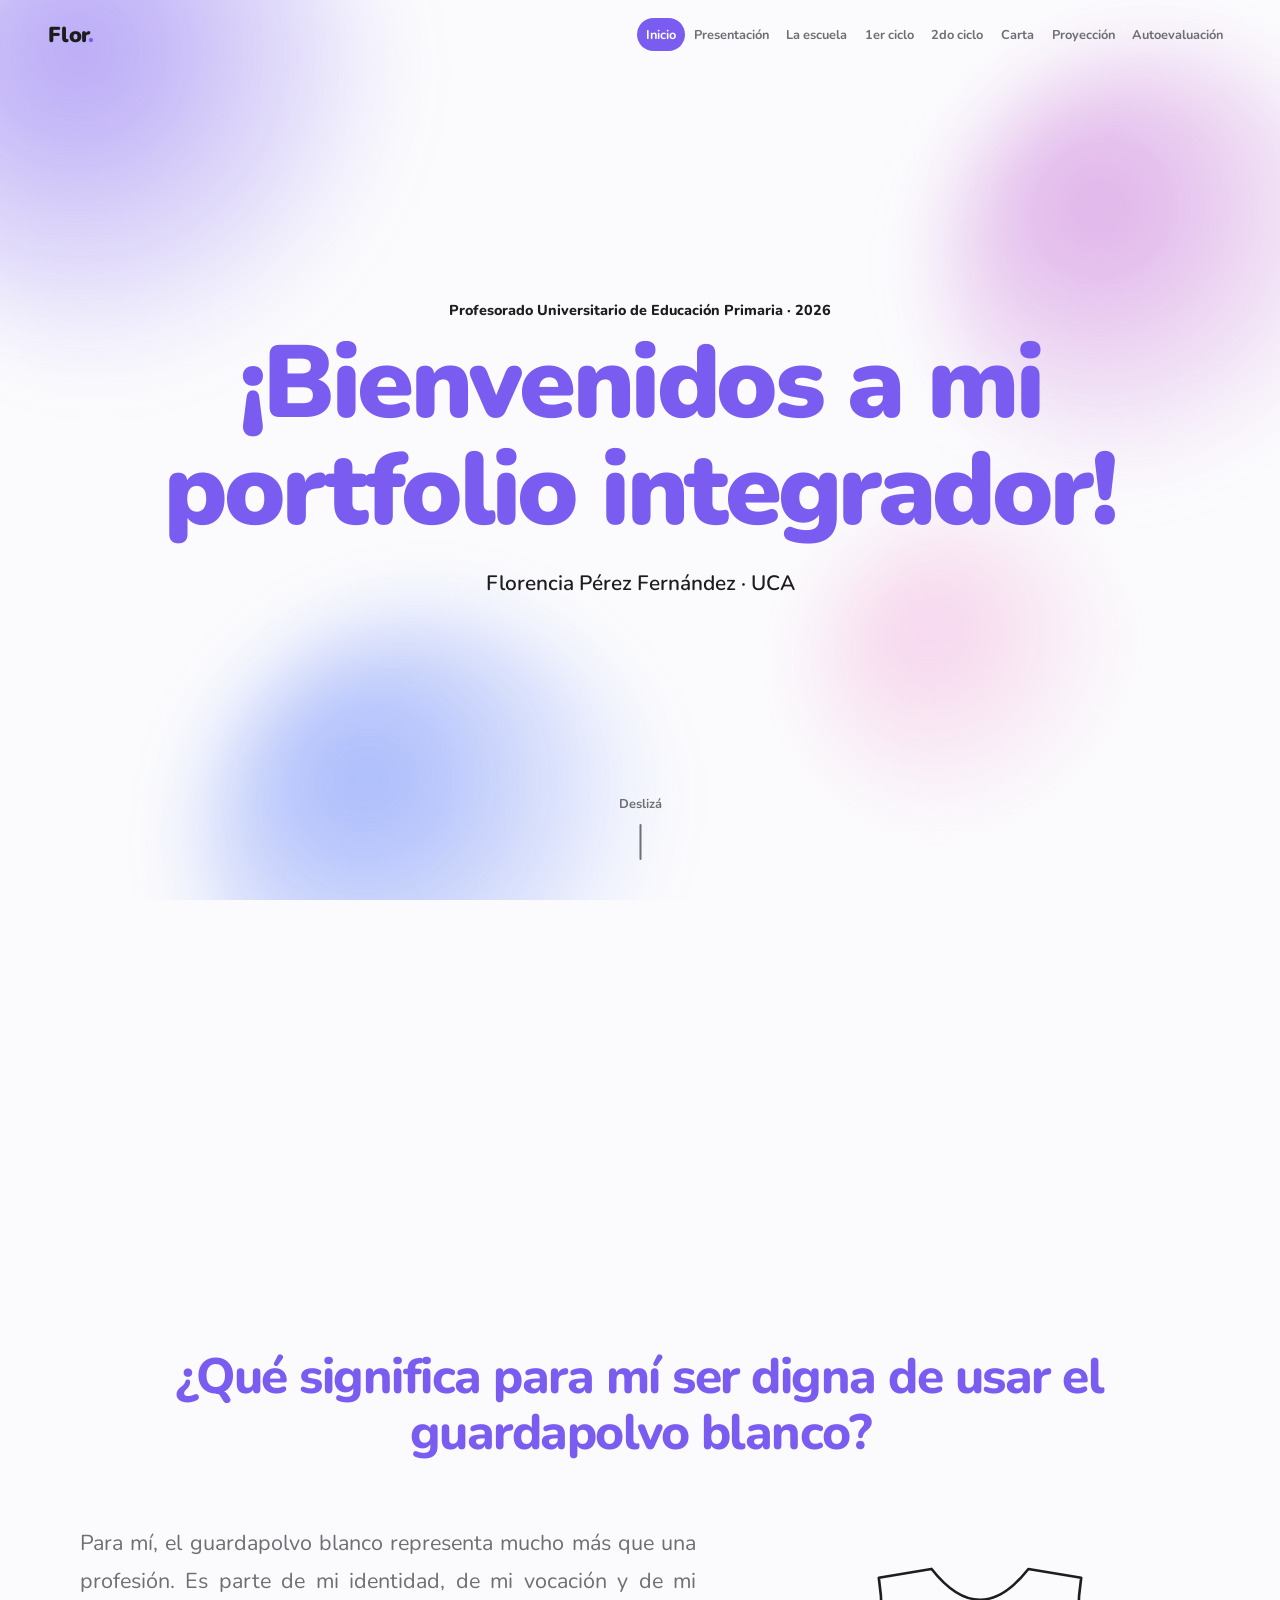
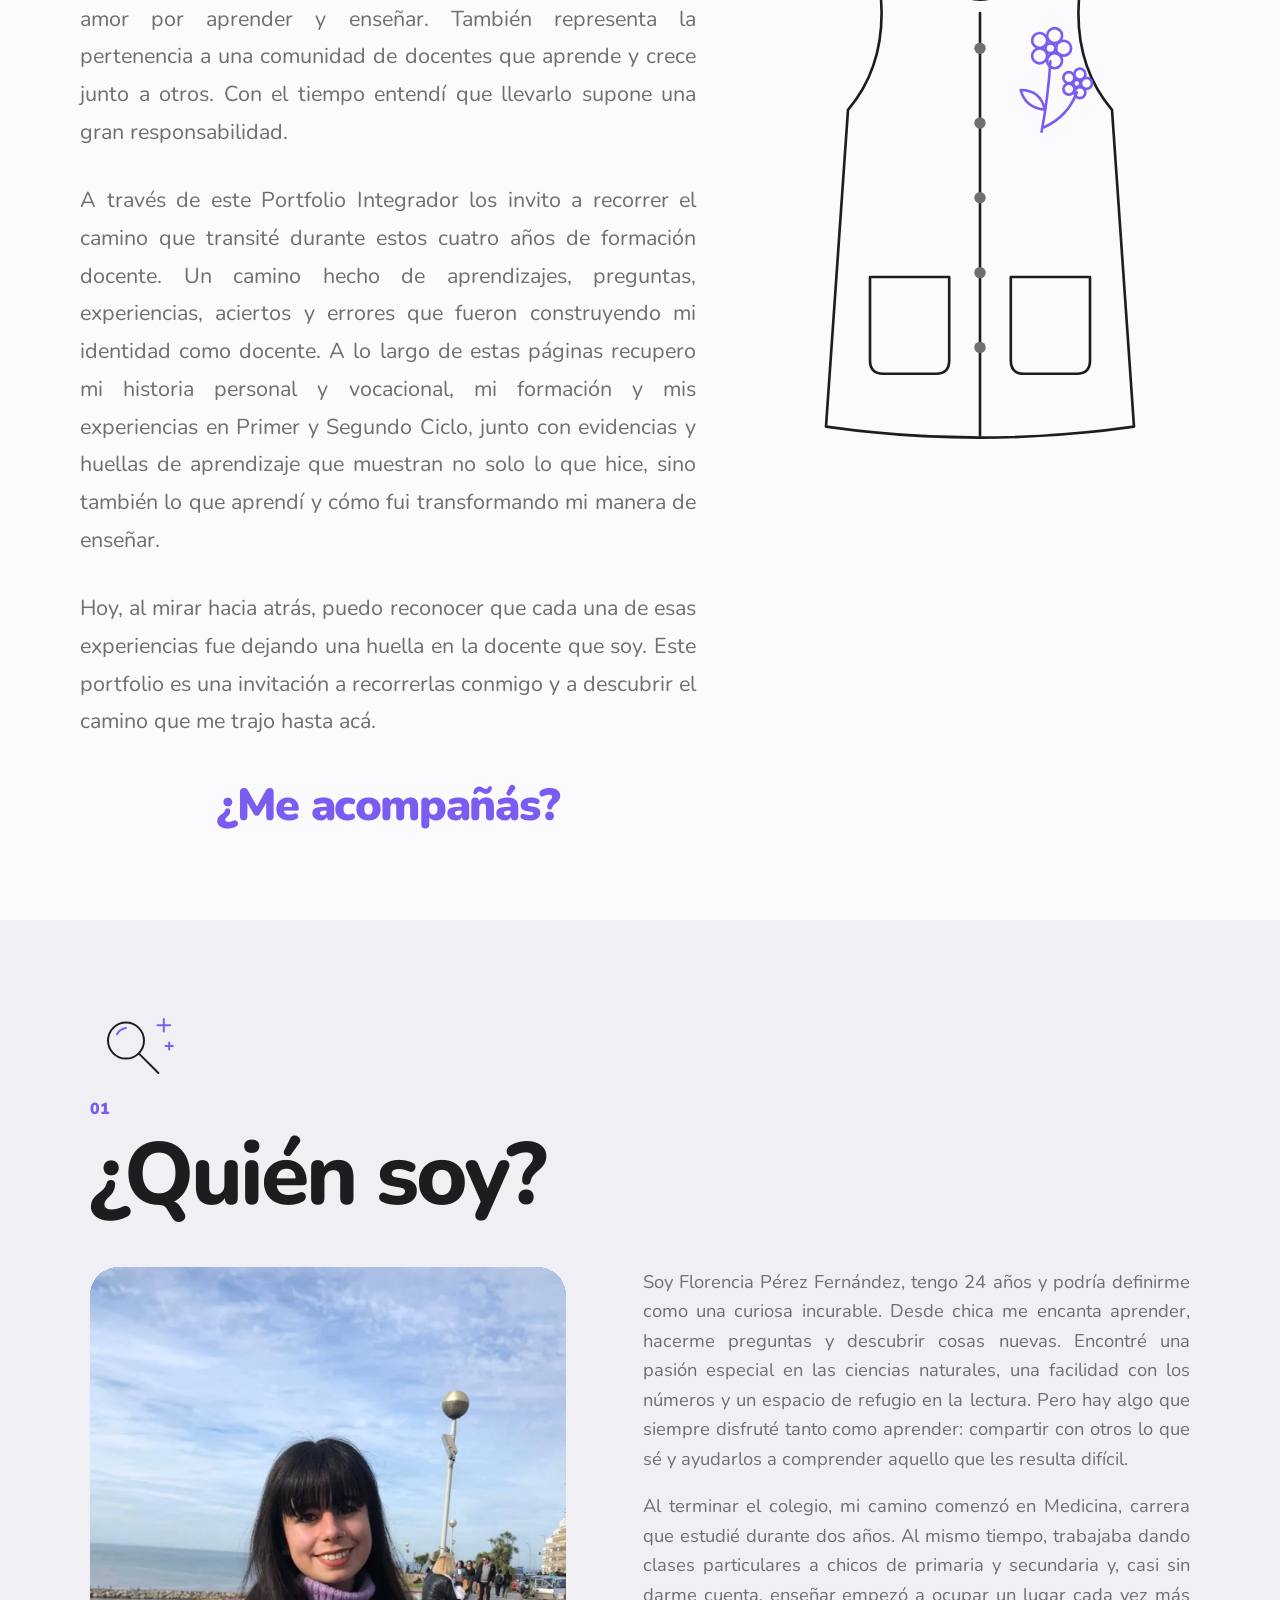
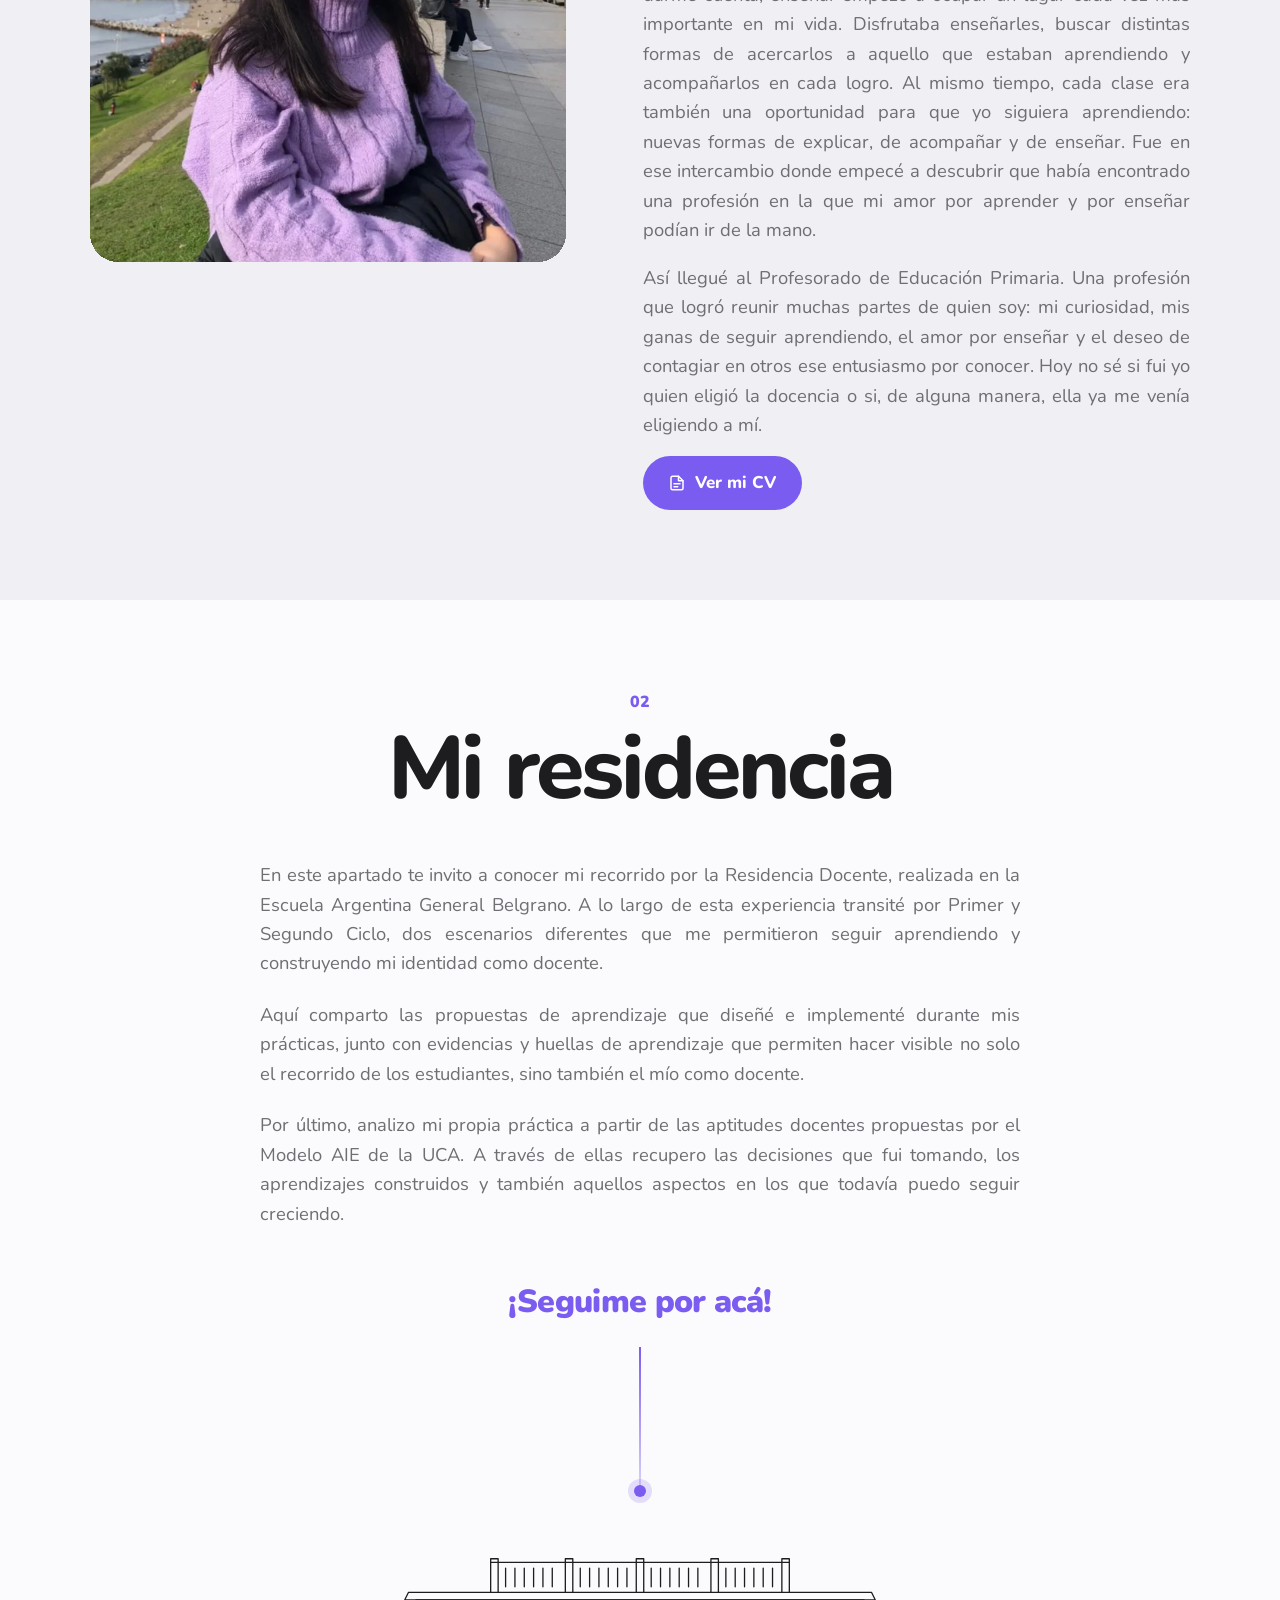
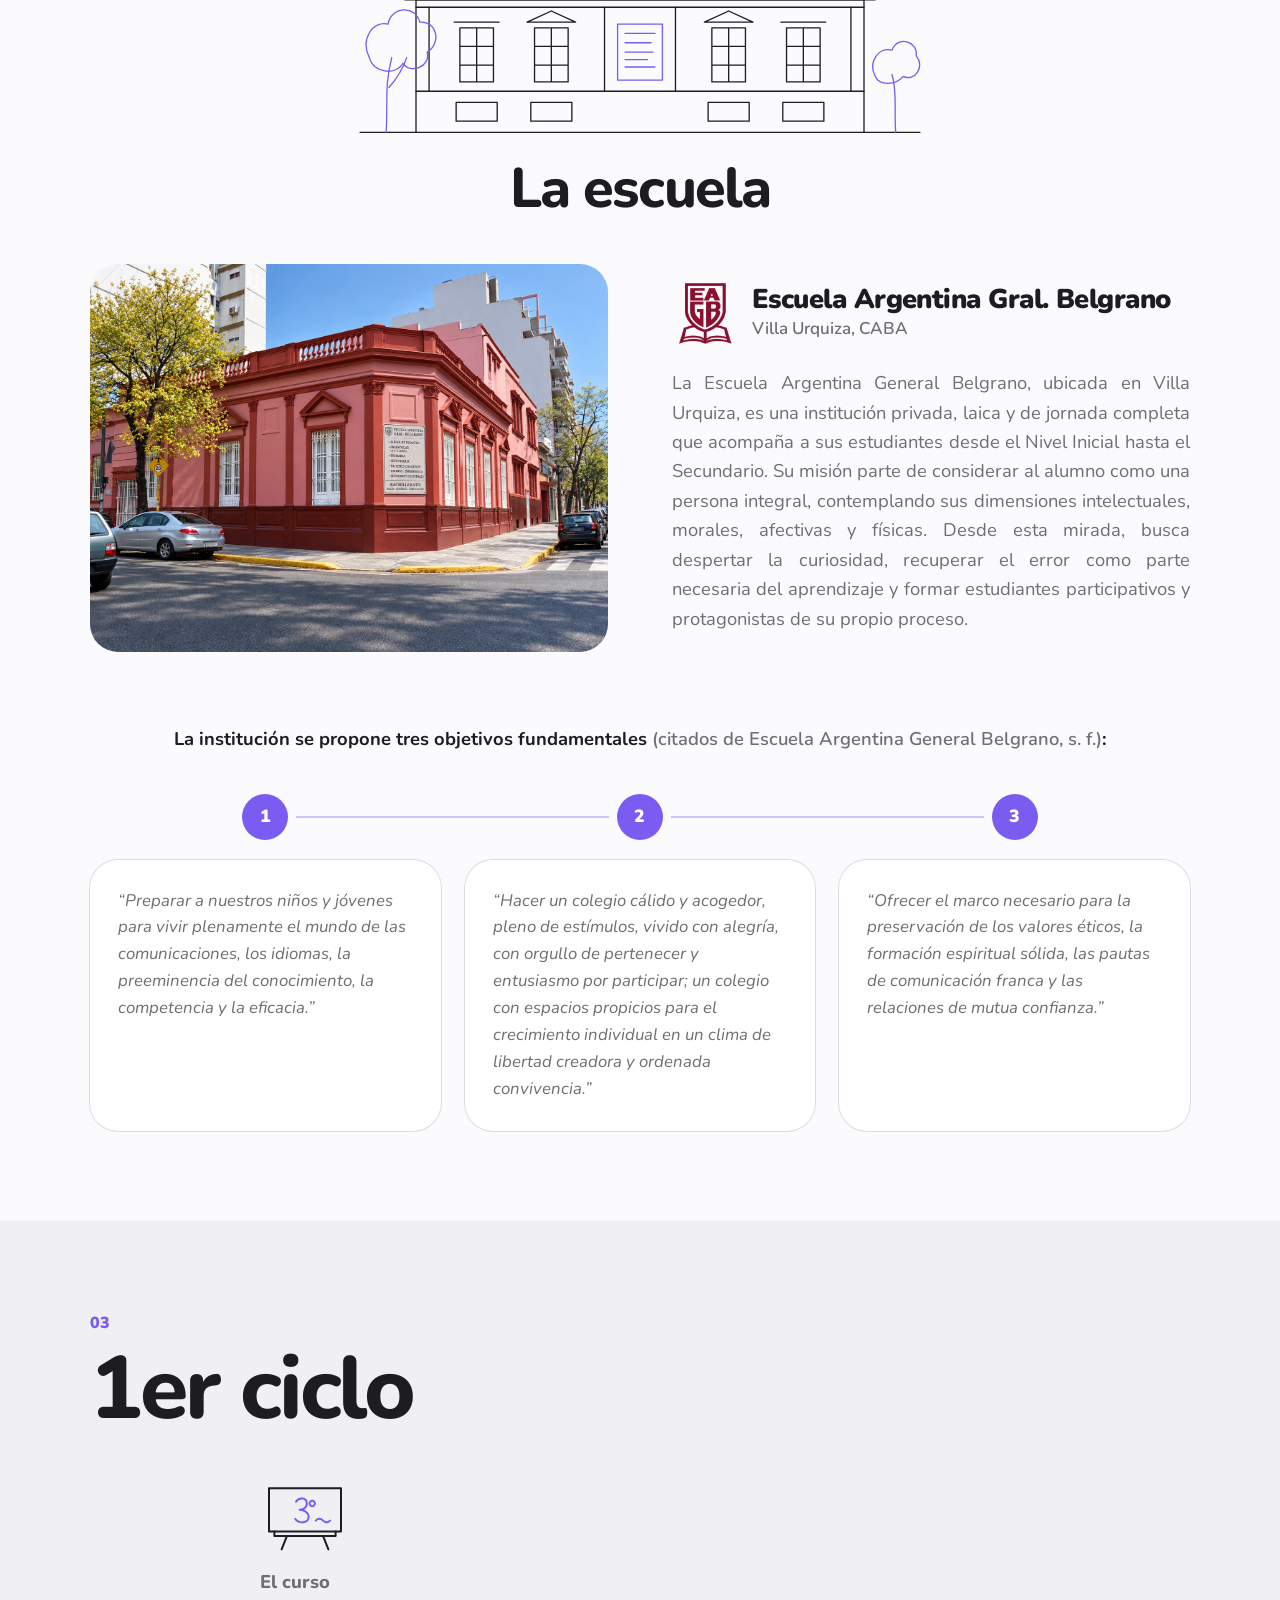
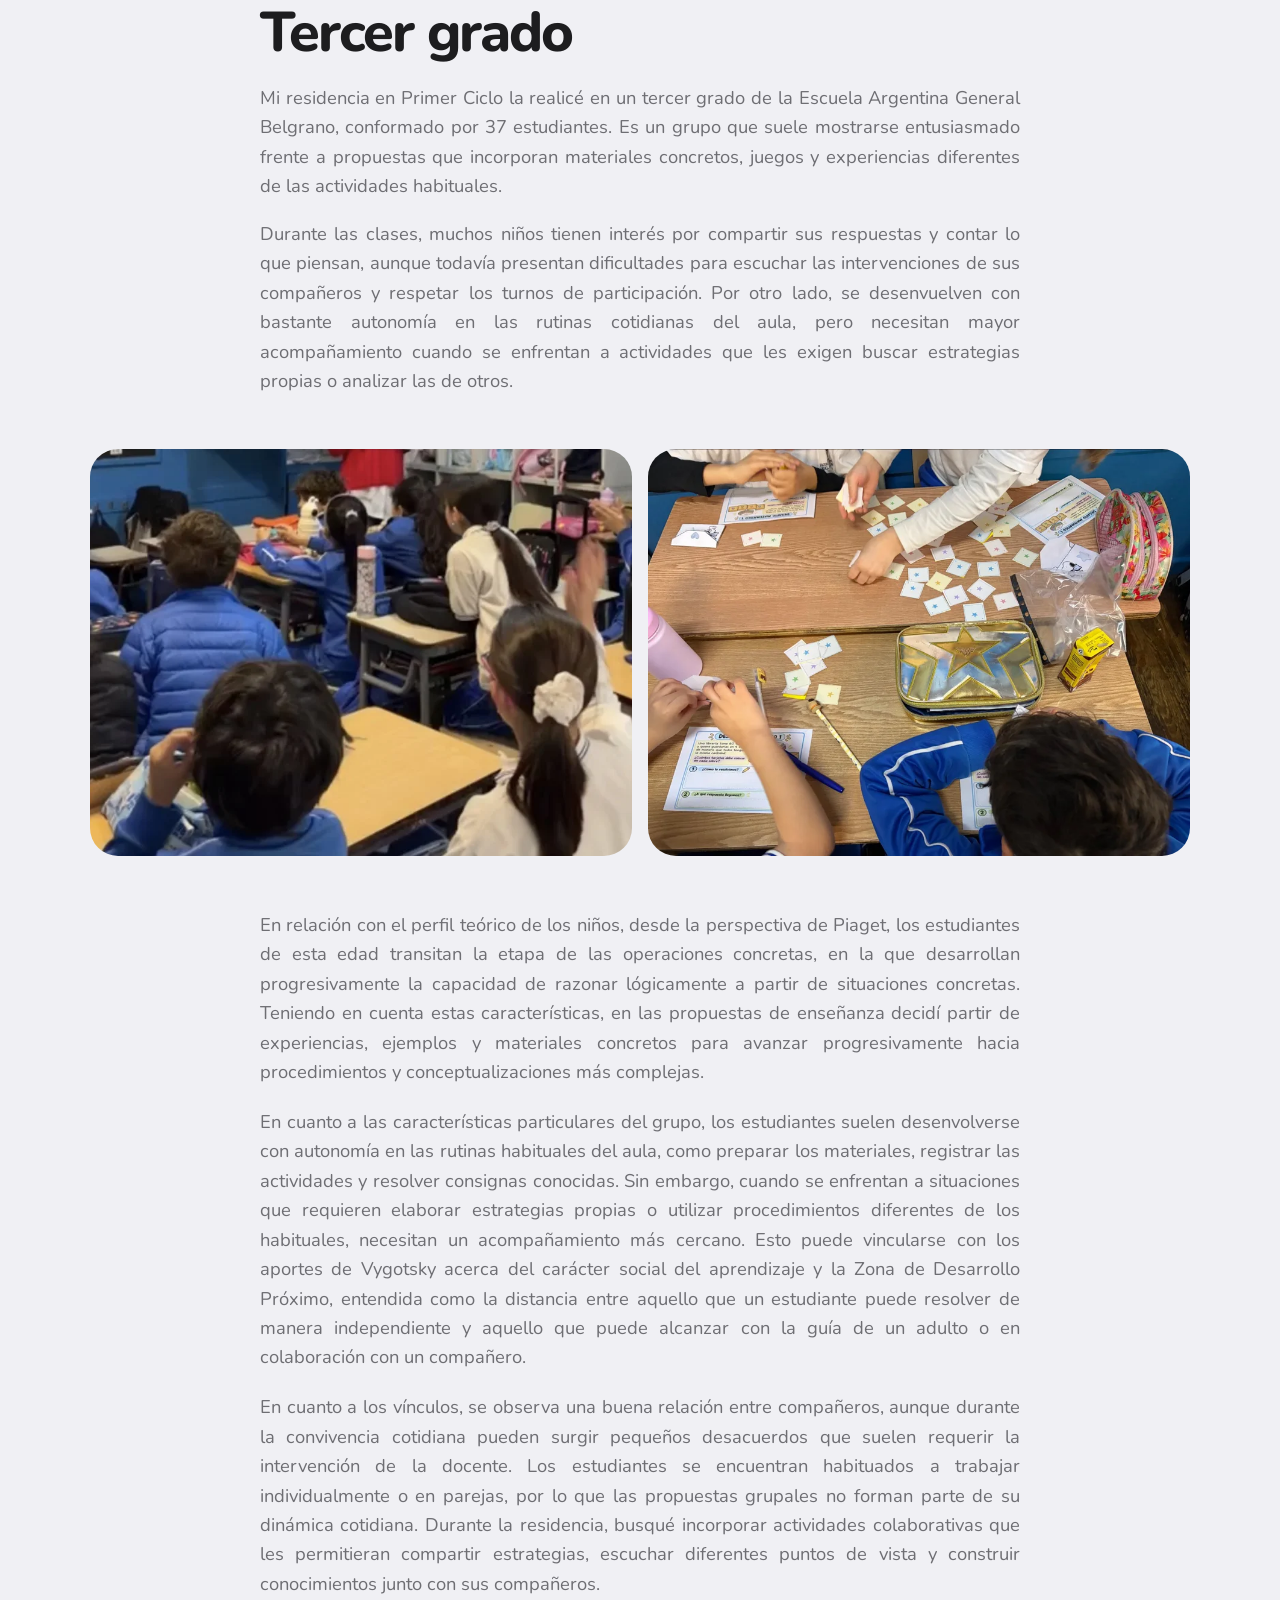
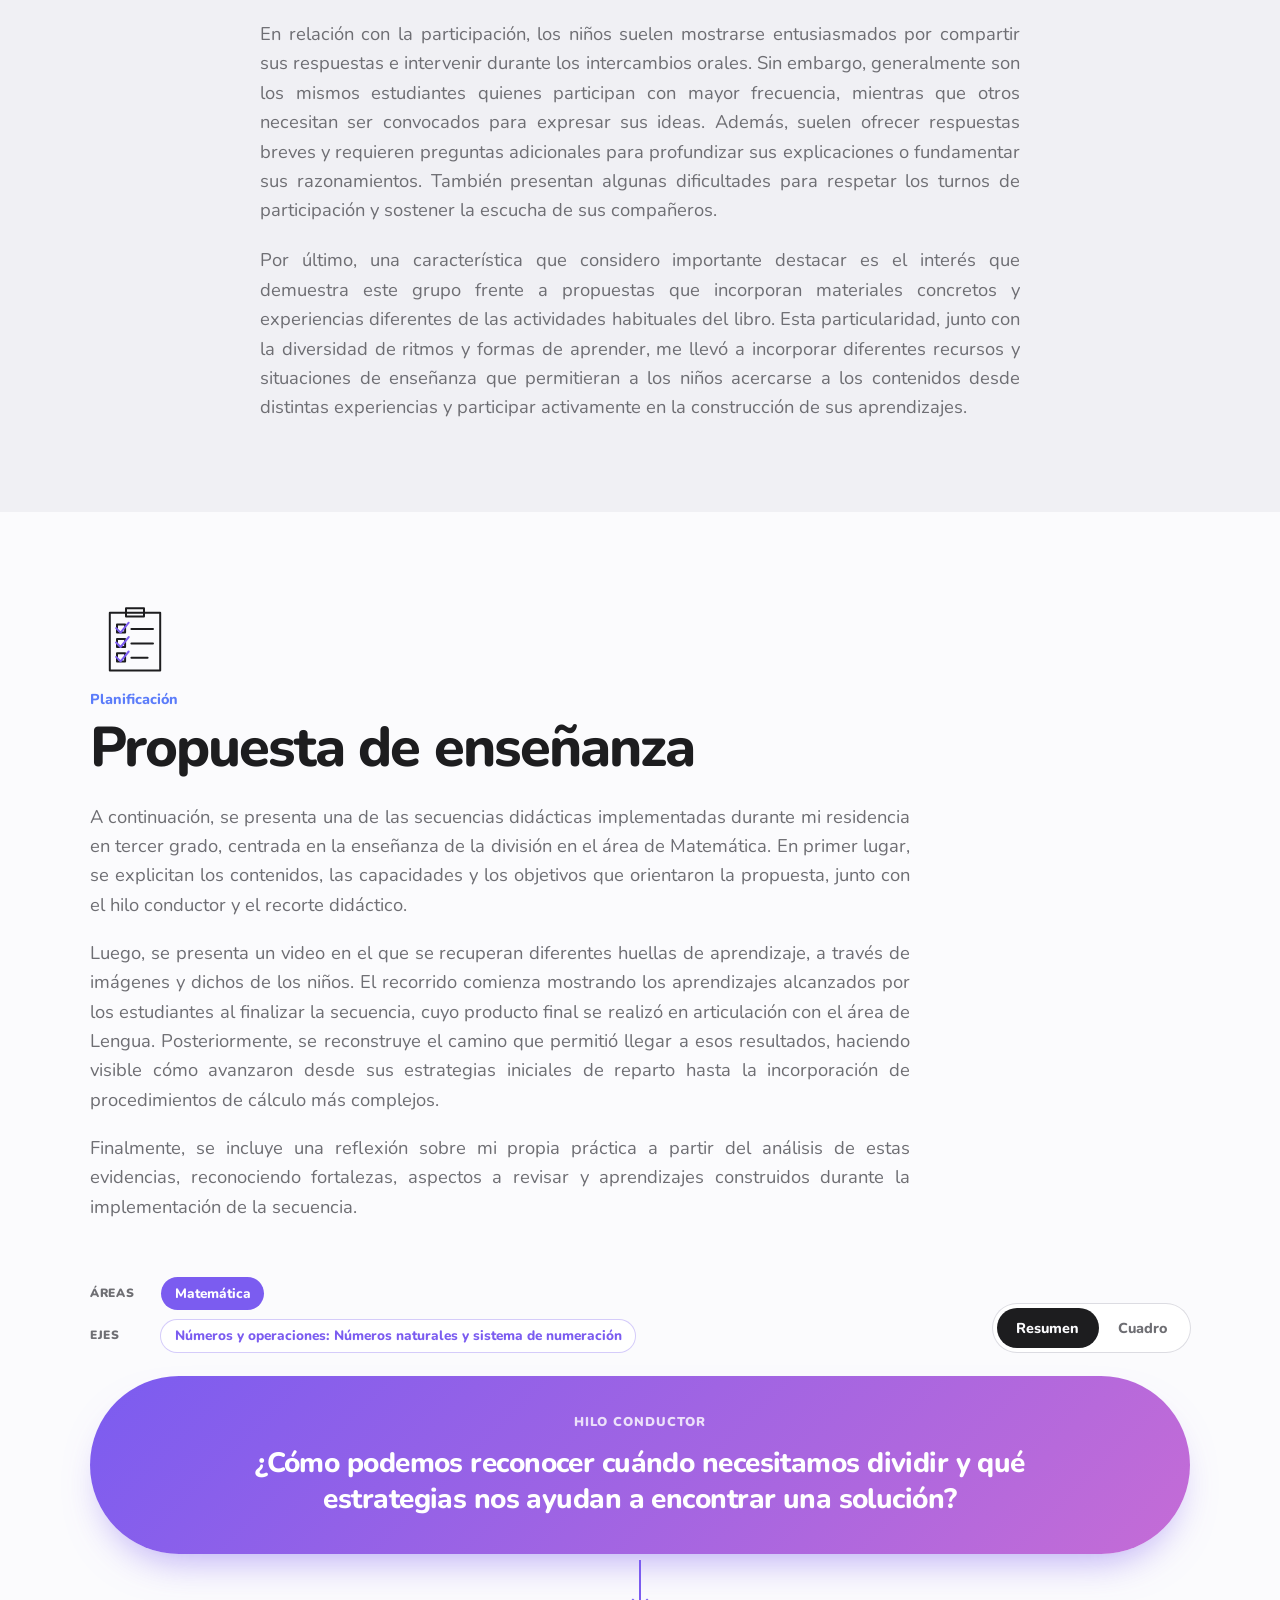
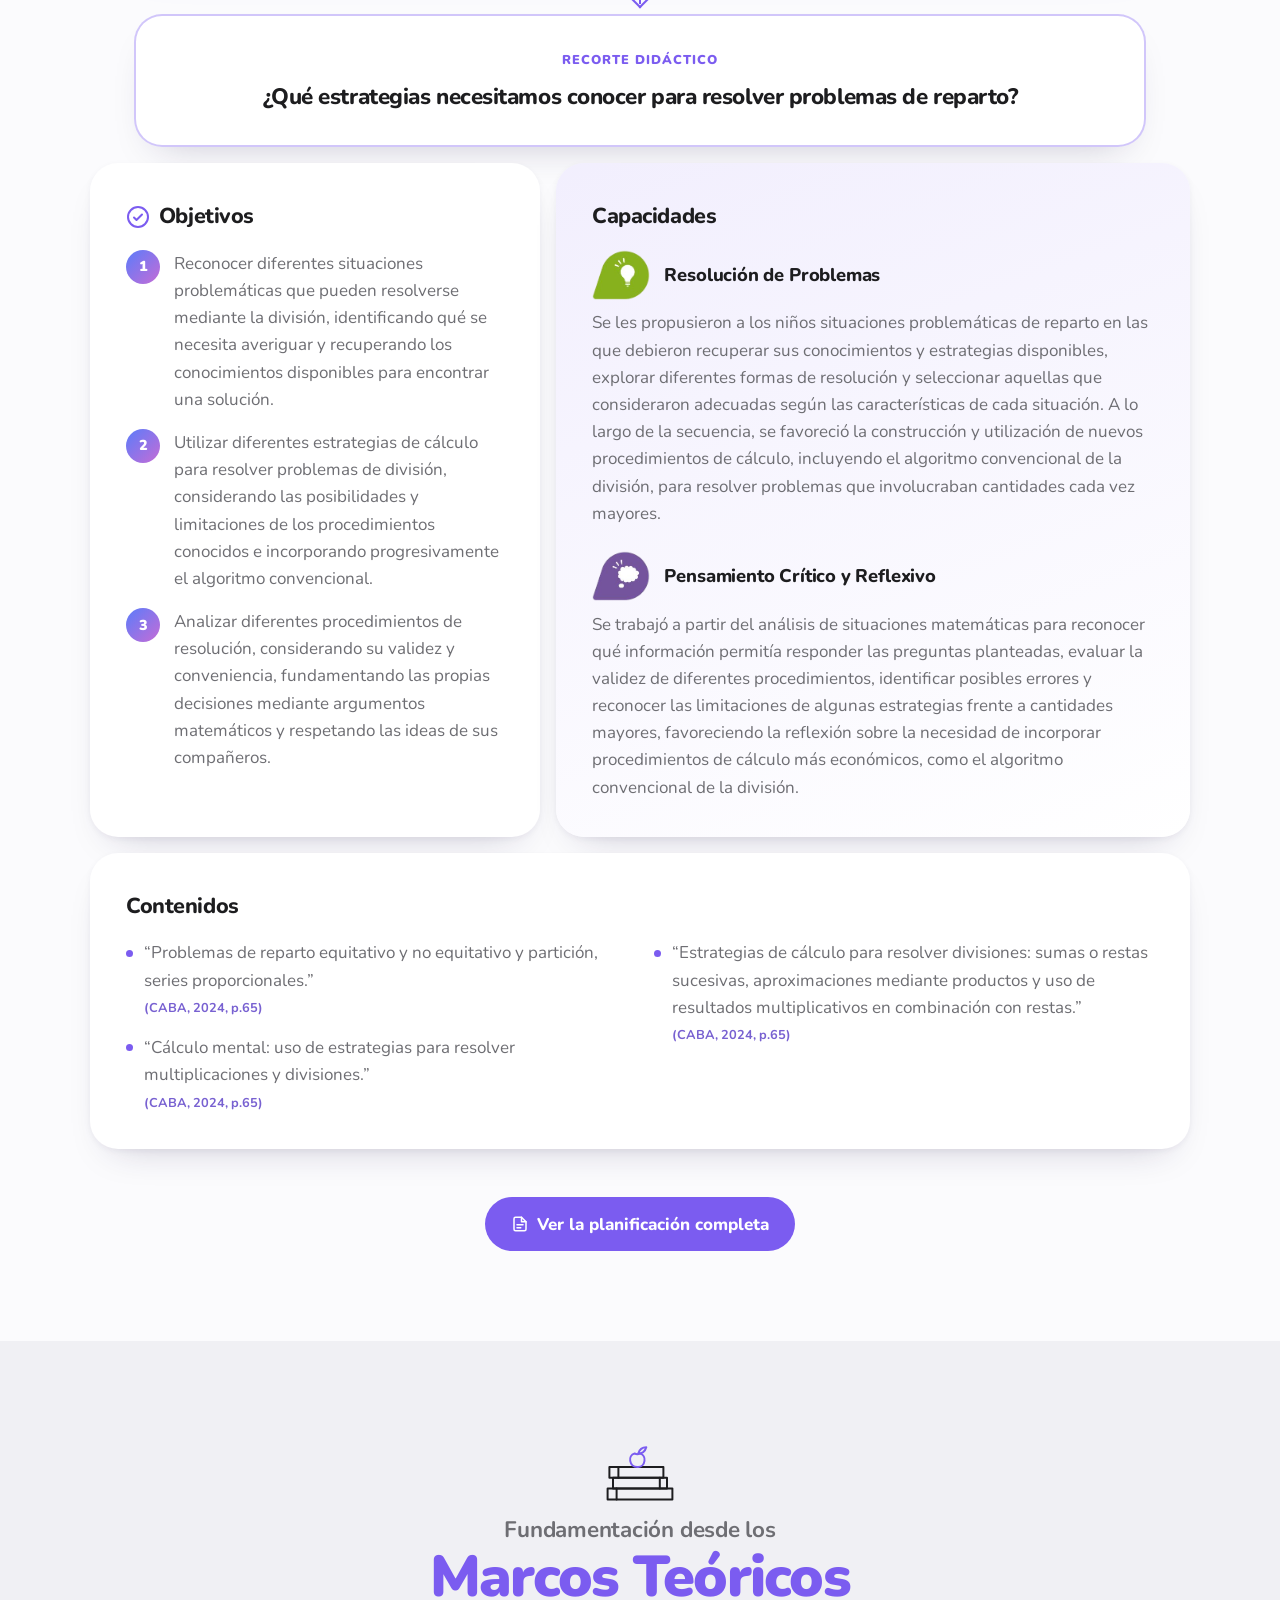
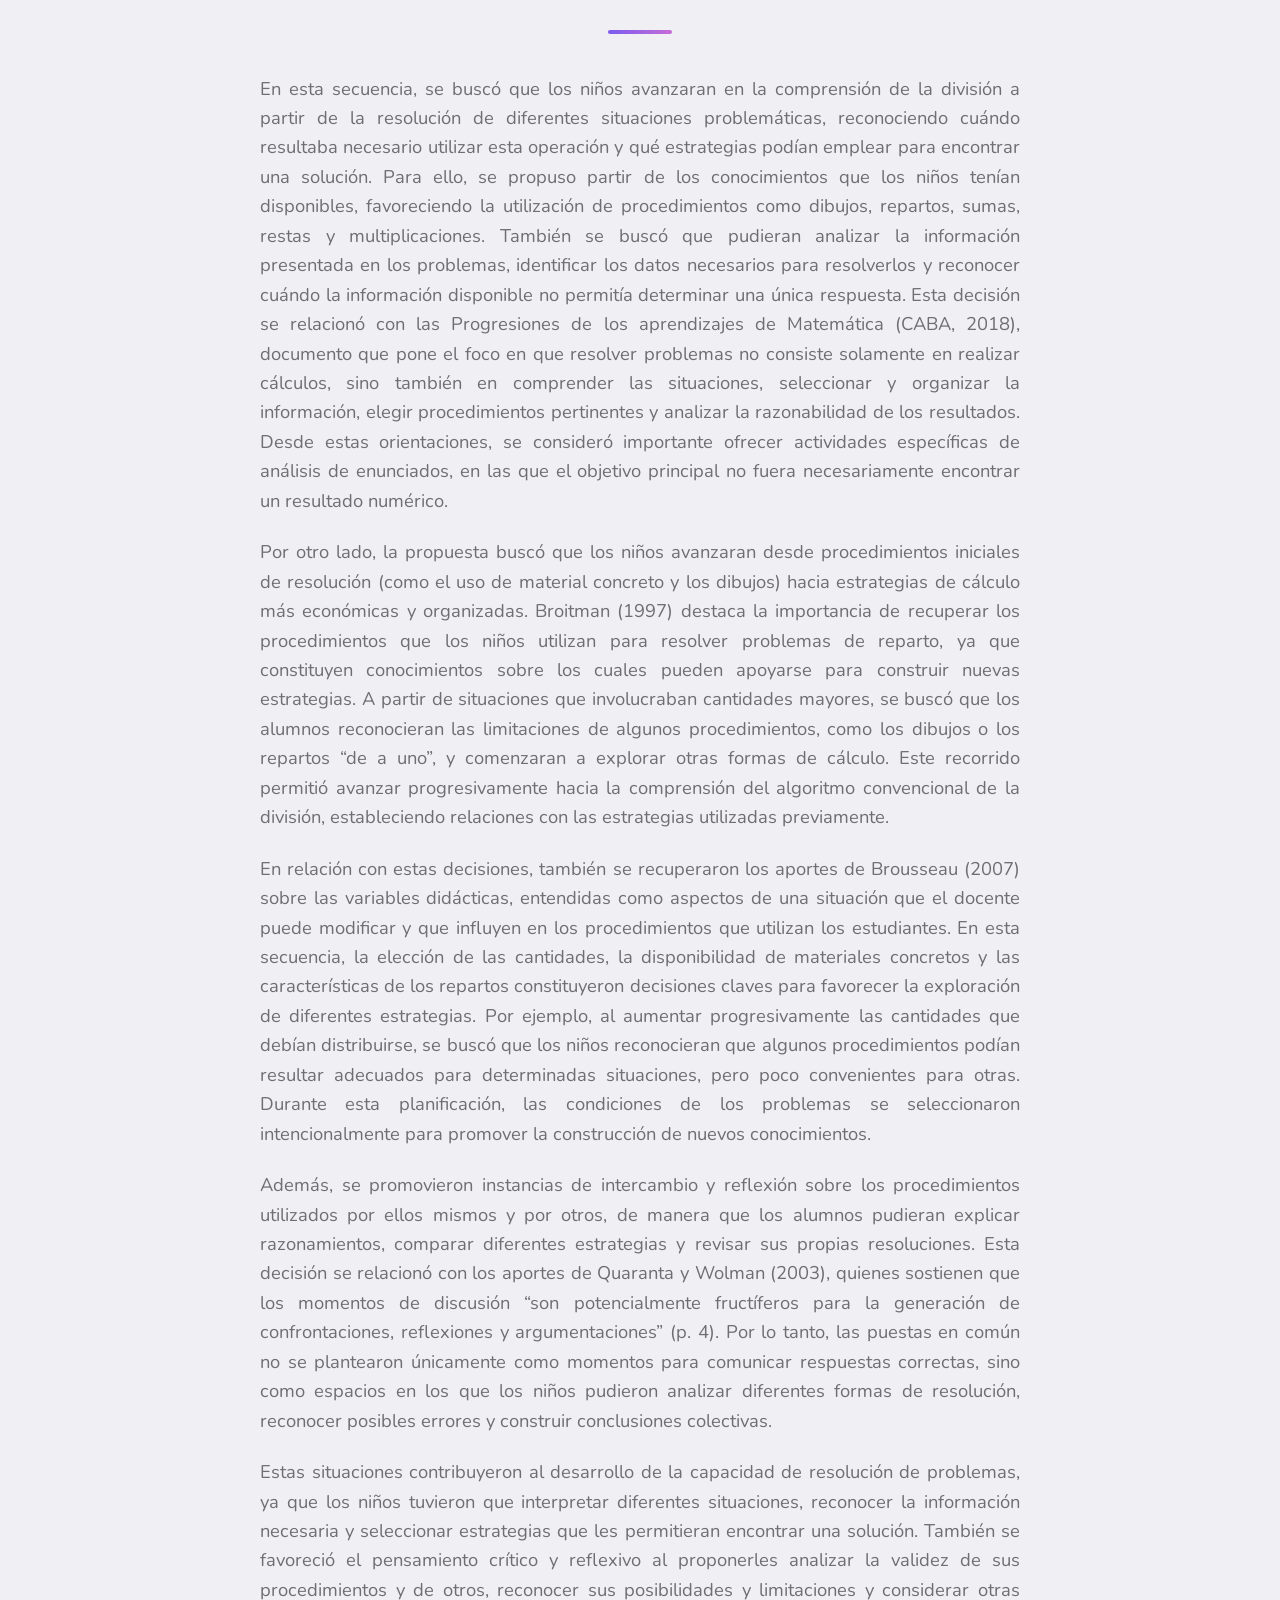
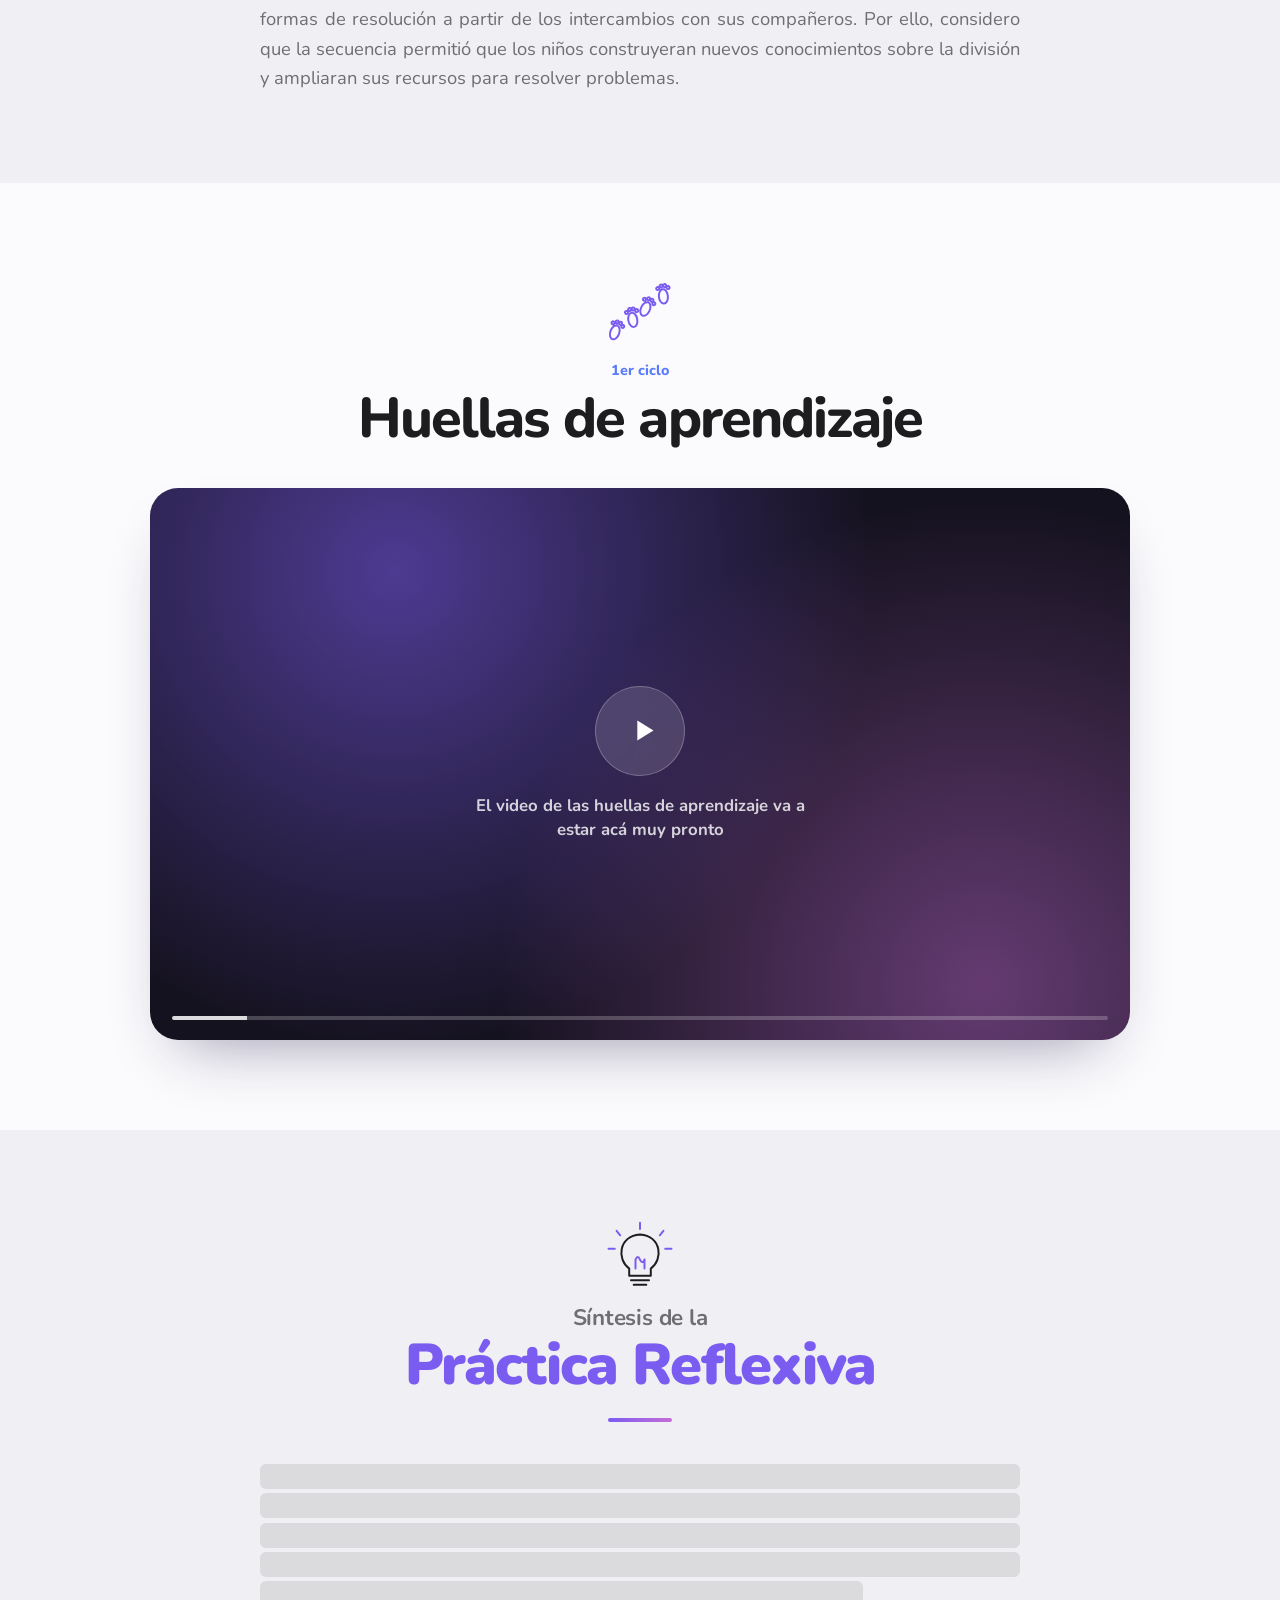
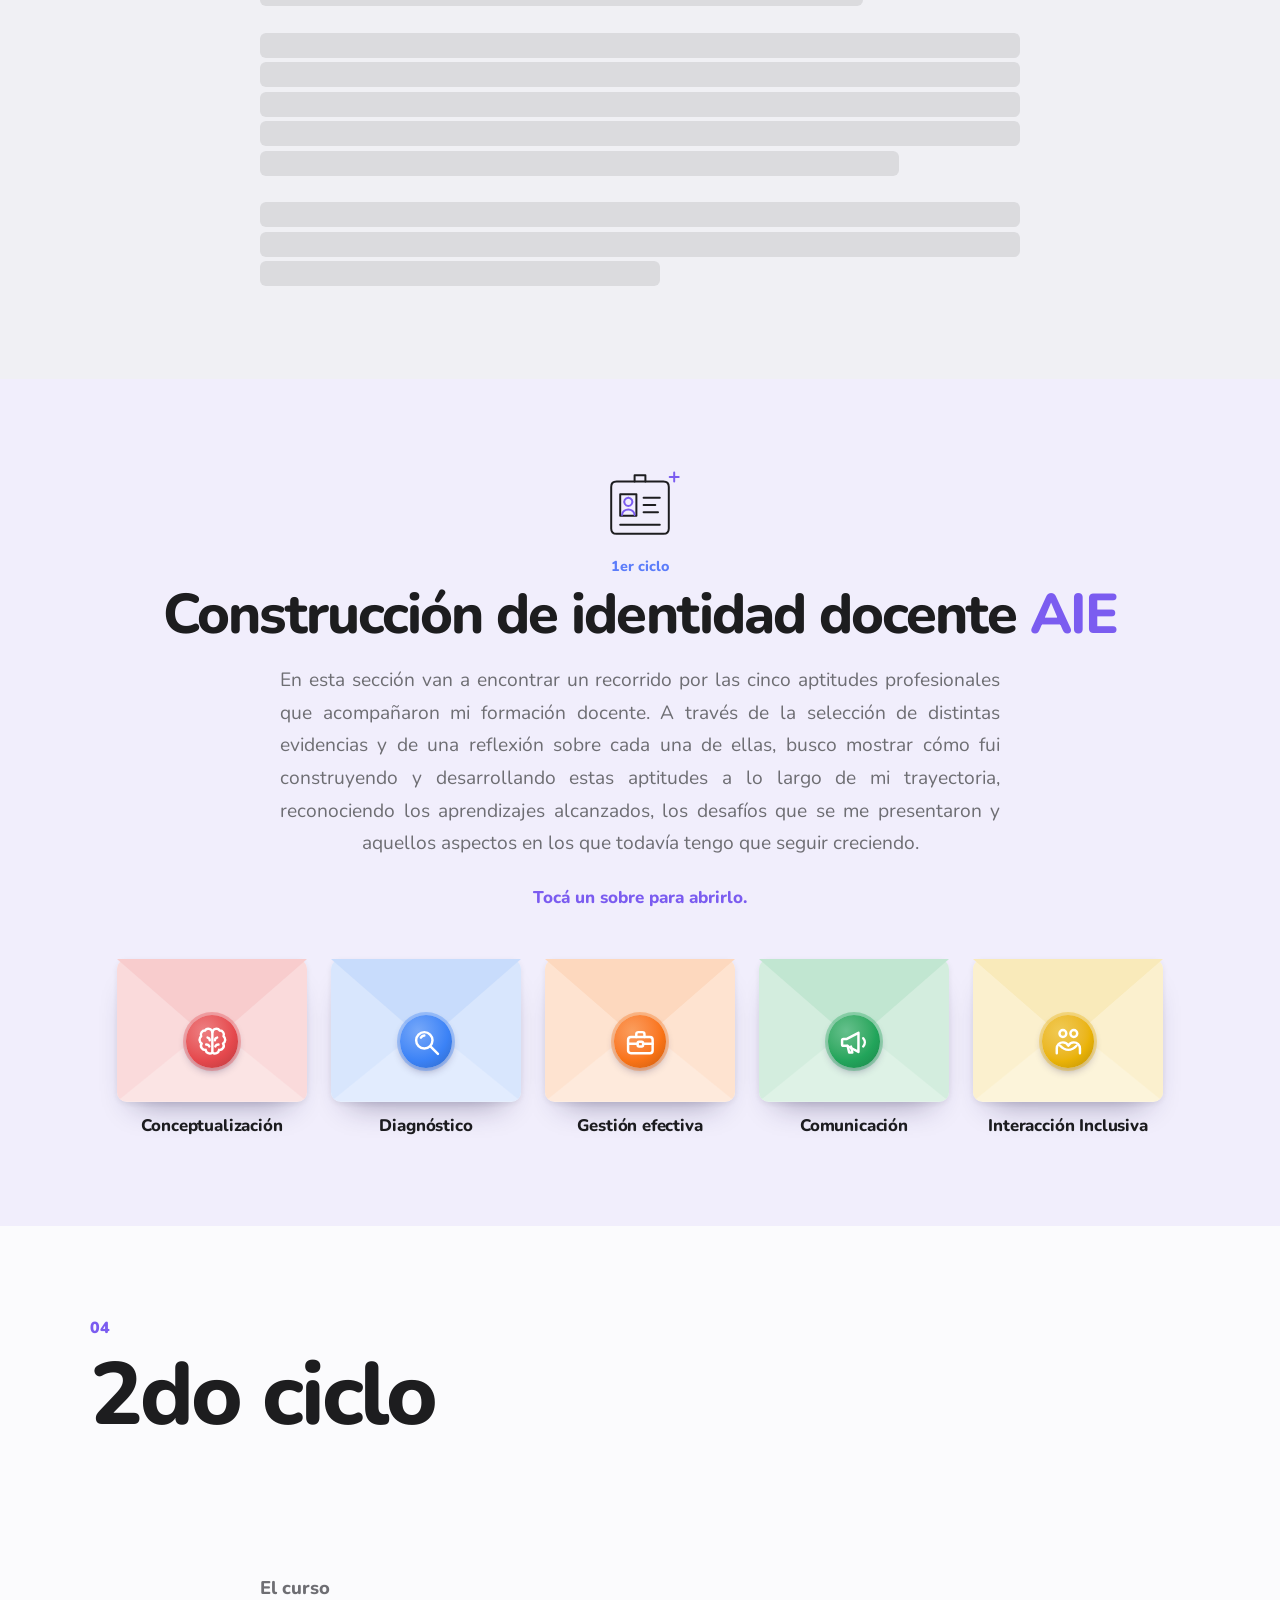
==== index.html @ 83b56b9a "6to grado: párrafo final del perfil del grupo; 1er ciclo: link a la planificación completa Co-Author" ====
<!DOCTYPE html>
<html lang="es">
<head>
  <meta charset="UTF-8">
  <meta name="viewport" content="width=device-width, initial-scale=1.0">
  <title>Mi Residencia | Flor</title>
  <meta name="description" content="Experiencia de residencia docente en el nivel primario.">
  <link rel="icon" href="img/favicon.svg" type="image/svg+xml">
  <link rel="icon" href="img/favicon-32.png" type="image/png" sizes="32x32">
  <link rel="apple-touch-icon" href="img/apple-touch-icon.png">
  <meta name="theme-color" content="#7b5cf0">
  <link rel="preconnect" href="https://fonts.googleapis.com">
  <link rel="preconnect" href="https://fonts.gstatic.com" crossorigin>
  <link href="https://fonts.googleapis.com/css2?family=Nunito:wght@400;500;600;700;800;900&display=swap" rel="stylesheet">
  <link rel="stylesheet" href="css/styles.css?v=156">
</head>
<body>

  <!-- ===================== MENÚ ===================== -->
  <header class="bar">
    <a href="#inicio" class="bar__logo">Flor<span>.</span></a>
    <button class="bar__toggle" id="menuToggle" aria-label="Abrir menú" aria-expanded="false"><span></span><span></span></button>
    <nav class="bar__nav" id="menu">
      <a href="#inicio">Inicio</a>
      <a href="#presentacion">Presentación</a>
      <a href="#escuela">La escuela</a>
      <a href="#primer-ciclo">1er ciclo</a>
      <a href="#segundo-ciclo">2do ciclo</a>
      <a href="#carta">Carta</a>
      <a href="#proyeccion">Proyección</a>
      <a href="#autoevaluacion">Autoevaluación</a>
    </nav>
    <div class="bar__progress" id="progress"></div>
  </header>

  <!-- Submenú de los ciclos: puntitos a la derecha con las secciones del ciclo elegido -->
  <nav class="subnav" id="subnav" aria-label="Secciones del ciclo">
    <a href="#curso" data-sec="curso"><span class="subnav__texto">El curso</span></a>
    <a href="#planificacion" data-sec="planificacion"><span class="subnav__texto">Planificación</span></a>
    <a href="#marcos" data-sec="marcos"><span class="subnav__texto">Marcos teóricos</span></a>
    <a href="#desempenos" data-sec="desempenos"><span class="subnav__texto">Desempeños</span></a>
    <a href="#huellas" data-sec="huellas"><span class="subnav__texto">Huellas</span></a>
    <a href="#reflexion" data-sec="reflexion"><span class="subnav__texto">Reflexión</span></a>
    <a href="#identidad" data-sec="identidad"><span class="subnav__texto">Identidad AIE</span></a>
  </nav>

  <!-- Cartelito fijo que indica en qué ciclo estás (aparece solo dentro de un ciclo) -->
  <a class="ciclo-tag" id="cicloTag" href="#primer-ciclo" aria-live="polite">
    <span class="ciclo-tag__grado" id="cicloTagGrado">3°</span>
    <span class="ciclo-tag__texto"><strong id="cicloTagCiclo">1er ciclo</strong><small id="cicloTagNombre">Tercer grado</small></span>
  </a>

  <main>

    <!-- ===================== INICIO ===================== -->
    <div class="chapter" id="inicio">
      <section class="scene" data-scene="hero" style="--h: 150vh">
        <div class="sticky">
          <!-- Manchas de color de fondo (solo decorativas) -->
          <div class="blobs" data-blobs aria-hidden="true">
            <span class="blob blob--1"></span>
            <span class="blob blob--2"></span>
            <span class="blob blob--3"></span>
            <span class="blob blob--4"></span>
          </div>
          <div class="hero" data-hero>
            <p class="kicker">Profesorado Universitario de Educación Primaria · 2026</p>
            <h1 class="hero__title hero__title--long"><span class="destacado">¡Bienvenidos a mi portfolio integrador!</span></h1>
            <!-- EDITAR -->
            <p class="hero__sub">Florencia Pérez Fernández · UCA</p>
          </div>
          <div class="hint" data-hint>Deslizá<span></span></div>
        </div>
      </section>

      <section class="block block--flush-top">
        <div class="manifesto">
          <h2 class="manifesto__title fade"><span class="destacado">¿Qué significa para mí ser digna de usar el guardapolvo blanco?</span></h2>
          <!-- Guardapolvo dibujado a mano alzada al costado del texto: se traza solo al aparecer -->
          <svg class="guardapolvo fade" viewBox="0 0 200 250" aria-hidden="true">
            <g>
              <path pathLength="1" d="M78 20 Q100 48 122 20 L146 24 C142 50 148 70 160 84 L170 228 Q100 238 30 228 L40 84 C52 70 58 50 54 24 Z"/>
              <path pathLength="1" d="M100 40 V232"/>
              <path pathLength="1" d="M50 160 h36 v38 q0 6 -6 6 h-24 q-6 0 -6 -6 Z"/>
              <path pathLength="1" d="M114 160 h36 v38 q0 6 -6 6 h-24 q-6 0 -6 -6 Z"/>
            </g>
            <g class="guardapolvo__botones">
              <circle cx="100" cy="56" r="2.6"/><circle cx="100" cy="90" r="2.6"/><circle cx="100" cy="124" r="2.6"/><circle cx="100" cy="158" r="2.6"/><circle cx="100" cy="192" r="2.6"/>
            </g>
            <g class="guardapolvo__flor">
              <path pathLength="1" d="M132 62 Q131 78 128 94"/>
              <path pathLength="1" d="M144 76 Q140 87 129 92"/>
              <path pathLength="1" d="M129.5 84 q-9 -1 -11 -9 q9 0 11 9"/>
              <circle pathLength="1" cx="132" cy="56" r="2.2"/>
              <circle pathLength="1" cx="138" cy="56" r="3.4"/><circle pathLength="1" cx="133.9" cy="61.7" r="3.4"/><circle pathLength="1" cx="127.1" cy="59.5" r="3.4"/><circle pathLength="1" cx="127.1" cy="52.5" r="3.4"/><circle pathLength="1" cx="133.9" cy="50.3" r="3.4"/>
              <circle pathLength="1" cx="144" cy="72" r="1.6"/>
              <circle pathLength="1" cx="148.4" cy="72" r="2.5"/><circle pathLength="1" cx="145.4" cy="76.2" r="2.5"/><circle pathLength="1" cx="140.4" cy="74.6" r="2.5"/><circle pathLength="1" cx="140.4" cy="69.4" r="2.5"/><circle pathLength="1" cx="145.4" cy="67.8" r="2.5"/>
            </g>
          </svg>
          <div class="manifesto__texto">
          <p class="fade">Para mí, el guardapolvo blanco representa mucho más que una profesión. Es parte de mi identidad, de mi vocación y de mi amor por aprender y enseñar. También representa la pertenencia a una comunidad de docentes que aprende y crece junto a otros. Con el tiempo entendí que llevarlo supone una gran responsabilidad.</p>
          <p class="fade">A través de este Portfolio Integrador los invito a recorrer el camino que transité durante estos cuatro años de formación docente. Un camino hecho de aprendizajes, preguntas, experiencias, aciertos y errores que fueron construyendo mi identidad como docente. A lo largo de estas páginas recupero mi historia personal y vocacional, mi formación y mis experiencias en Primer y Segundo Ciclo, junto con evidencias y huellas de aprendizaje que muestran no solo lo que hice, sino también lo que aprendí y cómo fui transformando mi manera de enseñar.</p>
          <p class="fade">Hoy, al mirar hacia atrás, puedo reconocer que cada una de esas experiencias fue dejando una huella en la docente que soy. Este portfolio es una invitación a recorrerlas conmigo y a descubrir el camino que me trajo hasta acá.</p>
          <p class="manifesto__cta fade">¿Me acompañás?</p>
          </div>
        </div>
      </section>
    </div>

    <!-- ===================== PRESENTACIÓN PERSONAL ===================== -->
    <div class="chapter" id="presentacion">
      <section class="block block--alt">
        <div class="chapter-head fade">
          <svg class="garabato  fade" viewBox="0 0 100 80" aria-hidden="true"><g><path pathLength="1" d="M60 34 A20 20 0 1 1 20 34 A20 20 0 1 1 60 34"/><path pathLength="1" d="M55 49 L76 70"/></g><g class="garabato__acento"><path pathLength="1" d="M30 27 Q33 21 40 20"/><path pathLength="1" d="M82 10 V24 M75 17 H89"/><path pathLength="1" d="M88 36 V44 M84 40 H92"/></g></svg>
          <span class="chapter-num">01</span>
          <h2>¿Quién soy?</h2>
        </div>
        <div class="intro intro--largo">
          <figure class="intro__photo fade">
            <img class="foto-flor" src="img/flor.webp" alt="Florencia Pérez Fernández sonriendo en la costa, con el mar de fondo" data-parallax>
          </figure>
          <div class="intro__text texto-justificado">
            <p class="fade">Soy Florencia Pérez Fernández, tengo 24 años y podría definirme como una curiosa incurable. Desde chica me encanta aprender, hacerme preguntas y descubrir cosas nuevas. Encontré una pasión especial en las ciencias naturales, una facilidad con los números y un espacio de refugio en la lectura. Pero hay algo que siempre disfruté tanto como aprender: compartir con otros lo que sé y ayudarlos a comprender aquello que les resulta difícil.</p>
            <p class="fade">Al terminar el colegio, mi camino comenzó en Medicina, carrera que estudié durante dos años. Al mismo tiempo, trabajaba dando clases particulares a chicos de primaria y secundaria y, casi sin darme cuenta, enseñar empezó a ocupar un lugar cada vez más importante en mi vida. Disfrutaba enseñarles, buscar distintas formas de acercarlos a aquello que estaban aprendiendo y acompañarlos en cada logro. Al mismo tiempo, cada clase era también una oportunidad para que yo siguiera aprendiendo: nuevas formas de explicar, de acompañar y de enseñar. Fue en ese intercambio donde empecé a descubrir que había encontrado una profesión en la que mi amor por aprender y por enseñar podían ir de la mano.</p>
            <p class="fade">Así llegué al Profesorado de Educación Primaria. Una profesión que logró reunir muchas partes de quien soy: mi curiosidad, mis ganas de seguir aprendiendo, el amor por enseñar y el deseo de contagiar en otros ese entusiasmo por conocer. Hoy no sé si fui yo quien eligió la docencia o si, de alguna manera, ella ya me venía eligiendo a mí.</p>
            <a class="btn btn--cv fade" id="cvBtn" href="docs/cv-florencia-perez-fernandez.pdf" target="_blank" rel="noopener">
              <svg viewBox="0 0 24 24" width="18" height="18" aria-hidden="true" fill="none" stroke="currentColor" stroke-width="2" stroke-linecap="round" stroke-linejoin="round"><path d="M14 3H6a2 2 0 0 0-2 2v14a2 2 0 0 0 2 2h12a2 2 0 0 0 2-2V9z"/><path d="M14 3v6h6M8 13h8M8 17h5"/></svg>
              Ver mi CV
            </a>
          </div>
        </div>
      </section>
    </div>

    <!-- Visor del CV -->
    <dialog class="cv-modal" id="cvModal" aria-label="Currículum Vitae">
      <div class="cv-modal__bar">
        <strong>Currículum Vitae</strong>
        <a class="btn btn--cv" href="docs/cv-florencia-perez-fernandez.pdf" download="CV - Florencia Pérez Fernández.pdf">
          <svg viewBox="0 0 24 24" width="18" height="18" aria-hidden="true" fill="none" stroke="currentColor" stroke-width="2" stroke-linecap="round" stroke-linejoin="round"><path d="M12 3v12M7 10l5 5 5-5M5 21h14"/></svg>
          Descargar
        </a>
        <button class="cv-modal__close" id="cvClose" aria-label="Cerrar">×</button>
      </div>
      <iframe class="cv-modal__pdf" id="cvFrame" title="CV de Florencia Pérez Fernández"></iframe>
    </dialog>

    <!-- ===================== MI RESIDENCIA + LA ESCUELA ===================== -->
    <div class="chapter" id="escuela">

      <!-- Introducción a la residencia -->
      <section class="block residencia">
        <div class="chapter-head chapter-head--center fade">
          <span class="chapter-num">02</span>
          <h2>Mi residencia</h2>
        </div>
        <div class="narrow texto-justificado">
          <p class="fade">En este apartado te invito a conocer mi recorrido por la Residencia Docente, realizada en la Escuela Argentina General Belgrano. A lo largo de esta experiencia transité por Primer y Segundo Ciclo, dos escenarios diferentes que me permitieron seguir aprendiendo y construyendo mi identidad como docente.</p>
          <p class="fade">Aquí comparto las propuestas de aprendizaje que diseñé e implementé durante mis prácticas, junto con evidencias y huellas de aprendizaje que permiten hacer visible no solo el recorrido de los estudiantes, sino también el mío como docente.</p>
          <p class="fade">Por último, analizo mi propia práctica a partir de las aptitudes docentes propuestas por el Modelo AIE de la UCA. A través de ellas recupero las decisiones que fui tomando, los aprendizajes construidos y también aquellos aspectos en los que todavía puedo seguir creciendo.</p>
        </div>
        <p class="seguime fade">¡Seguime por acá!</p>
        <!-- Línea que baja y conecta con "La escuela" -->
        <div class="conector fade" aria-hidden="true"></div>
      </section>

      <!-- La escuela -->
      <section class="block escuela-block">
        <!-- La escuela dibujada en trazo: se traza sola al aparecer -->
        <svg class="escuela-dibujo fade" viewBox="0 0 600 224" aria-hidden="true">
          <g><path pathLength="1" d="M0 220 H600"/><path pathLength="1" d="M60 220 V78 H540 V220"/><path pathLength="1" d="M48 78 H552 L548 70 H52 Z"/><path pathLength="1" d="M60 86 H540"/><path pathLength="1" d="M140 70 V34 H148 V70 M220 70 V34 H228 V70 M296 70 V34 H304 V70 M376 70 V34 H384 V70 M452 70 V34 H460 V70"/><path pathLength="1" d="M140 38 H460"/><path pathLength="1" d="M156 44 V64 M166 44 V64 M176 44 V64 M186 44 V64 M196 44 V64 M206 44 V64 M236 44 V64 M246 44 V64 M256 44 V64 M266 44 V64 M276 44 V64 M286 44 V64 M312 44 V64 M322 44 V64 M332 44 V64 M342 44 V64 M352 44 V64 M362 44 V64 M392 44 V64 M402 44 V64 M412 44 V64 M422 44 V64 M432 44 V64 M442 44 V64"/><path pathLength="1" d="M74 86 V176 M526 86 V176 M262 86 V176 M338 86 V176"/><path pathLength="1" d="M60 176 H540"/><path pathLength="1" d="M103 188 H147 V208 H103 Z M183 188 H227 V208 H183 Z M373 188 H417 V208 H373 Z M453 188 H497 V208 H453 Z"/><path pathLength="1" d="M107 108 H143 V166 H107 Z M125 108 V166 M107 128 H143 M107 148 H143"/><path pathLength="1" d="M101 102 H149"/><path pathLength="1" d="M187 108 H223 V166 H187 Z M205 108 V166 M187 128 H223 M187 148 H223"/><path pathLength="1" d="M179 102 L205 90 L231 102 Z"/><path pathLength="1" d="M377 108 H413 V166 H377 Z M395 108 V166 M377 128 H413 M377 148 H413"/><path pathLength="1" d="M369 102 L395 90 L421 102 Z"/><path pathLength="1" d="M457 108 H493 V166 H457 Z M475 108 V166 M457 128 H493 M457 148 H493"/><path pathLength="1" d="M451 102 H499"/></g>
          <g class="escuela-dibujo__acento"><path pathLength="1" d="M276 104 H324 V164 H276 Z"/><path pathLength="1" d="M284 114 H316 M284 124 H312 M284 134 H314 M284 142 H308 M284 150 H316"/><path pathLength="1" d="M28 220 C30 190 26 170 34 140 M31 172 C40 162 46 152 50 140"/><path pathLength="1" d="M10 140 C0 120 14 100 30 104 C34 84 60 84 64 102 C82 100 88 124 72 134 C76 150 54 158 46 146 C38 160 14 156 10 140 Z"/><path pathLength="1" d="M574 220 C572 196 576 178 570 158"/><path pathLength="1" d="M552 160 C544 144 556 128 570 132 C576 116 598 122 596 138 C606 150 594 166 582 160 C574 170 556 170 552 160 Z"/></g>
        </svg>
        <div class="chapter-head chapter-head--center fade">
          <h2 class="h-lg">La escuela</h2>
        </div>
        <div class="foto-texto">
          <figure class="foto-texto__foto fade">
            <img src="img/escuela.webp" alt="Frente de la Escuela Argentina Gral. Belgrano">
          </figure>
          <div>
            <div class="escuela fade">
              <img class="escuela__logo" src="img/logo-escuela.png" alt="Escudo de la Escuela Argentina Gral. Belgrano">
              <div>
                <strong>Escuela Argentina Gral. Belgrano</strong>
                <span>Villa Urquiza, CABA</span>
              </div>
            </div>
            <div class="texto-justificado">
              <p class="fade">La Escuela Argentina General Belgrano, ubicada en Villa Urquiza, es una institución privada, laica y de jornada completa que acompaña a sus estudiantes desde el Nivel Inicial hasta el Secundario. Su misión parte de considerar al alumno como una persona integral, contemplando sus dimensiones intelectuales, morales, afectivas y físicas. Desde esta mirada, busca despertar la curiosidad, recuperar el error como parte necesaria del aprendizaje y formar estudiantes participativos y protagonistas de su propio proceso.</p>
            </div>
          </div>
        </div>

        <!-- Objetivos institucionales, unidos por una línea -->
        <div class="objetivos">
          <p class="objetivos__intro fade">La institución se propone tres objetivos fundamentales <span>(citados de Escuela Argentina General Belgrano, s. f.)</span>:</p>
          <ol class="objetivos__lista">
            <li class="fade">
              <span class="objetivos__num">1</span>
              <blockquote>“Preparar a nuestros niños y jóvenes para vivir plenamente el mundo de las comunicaciones, los idiomas, la preeminencia del conocimiento, la competencia y la eficacia.”</blockquote>
            </li>
            <li class="fade">
              <span class="objetivos__num">2</span>
              <blockquote>“Hacer un colegio cálido y acogedor, pleno de estímulos, vivido con alegría, con orgullo de pertenecer y entusiasmo por participar; un colegio con espacios propicios para el crecimiento individual en un clima de libertad creadora y ordenada convivencia.”</blockquote>
            </li>
            <li class="fade">
              <span class="objetivos__num">3</span>
              <blockquote>“Ofrecer el marco necesario para la preservación de los valores éticos, la formación espiritual sólida, las pautas de comunicación franca y las relaciones de mutua confianza.”</blockquote>
            </li>
          </ol>
        </div>
      </section>
    </div>

    <!-- ===================== 1ER CICLO ===================== -->
      <!-- Por ahora con texto de relleno. La planificación, la ruta y el video se editan en js/datos.js (const primerCiclo). -->
    <div class="ciclo chapter" id="primer-ciclo" data-ciclo="1" data-grado="3°" data-grado-nombre="Tercer grado">

        <!-- El curso -->
        <section class="block block--alt" id="c1-curso" data-nav data-sec="curso">
          <div class="chapter-head fade">
            <span class="chapter-num">03</span>
            <h2>1er ciclo</h2>
          </div>
          <div class="curso">
            <div class="narrow texto-justificado">
              <svg class="garabato  fade" viewBox="0 0 100 80" aria-hidden="true"><g><path pathLength="1" d="M10 8 H90 V56 H10 Z"/><path pathLength="1" d="M16 56 V61 H84 V56"/><path pathLength="1" d="M30 61 L24 76 M70 61 L76 76"/></g><g class="garabato__acento"><path pathLength="1" d="M40 23 C43 18 52 18 52 25 C52 30 47 32 44 32 C49 32 54 35 54 40 C54 47 43 48 39 42"/><path pathLength="1" d="M58 22 a3 3 0 1 0 .01 0"/><path pathLength="1" d="M62 44 q4 -4 8 0 t8 0"/></g></svg>
              <p class="kicker fade">El curso</p>
              <h3 class="h-lg fade">Tercer grado</h3>
              <p class="fade">Mi residencia en Primer Ciclo la realicé en un tercer grado de la Escuela Argentina General Belgrano, conformado por 37 estudiantes. Es un grupo que suele mostrarse entusiasmado frente a propuestas que incorporan materiales concretos, juegos y experiencias diferentes de las actividades habituales.</p>
              <p class="fade">Durante las clases, muchos niños tienen interés por compartir sus respuestas y contar lo que piensan, aunque todavía presentan dificultades para escuchar las intervenciones de sus compañeros y respetar los turnos de participación. Por otro lado, se desenvuelven con bastante autonomía en las rutinas cotidianas del aula, pero necesitan mayor acompañamiento cuando se enfrentan a actividades que les exigen buscar estrategias propias o analizar las de otros.</p>
            </div>
            <div class="curso__fotos">
              <figure class="fade"><img src="img/c1-curso-1.webp" alt="Estudiantes de 3.er grado en el aula, levantando la mano para participar" loading="lazy"></figure>
              <figure class="fade"><img src="img/c1-curso-2.webp" alt="Estudiantes de 3.er grado resolviendo un desafío matemático con tarjetas en sus bancos" loading="lazy"></figure>
            </div>
            <div class="narrow texto-justificado curso__perfil">
              <div class="fade"><p>En relación con el perfil teórico de los niños, desde la perspectiva de Piaget, los estudiantes de esta edad transitan la etapa de las operaciones concretas, en la que desarrollan progresivamente la capacidad de razonar lógicamente a partir de situaciones concretas. Teniendo en cuenta estas características, en las propuestas de enseñanza decidí partir de experiencias, ejemplos y materiales concretos para avanzar progresivamente hacia procedimientos y conceptualizaciones más complejas.</p></div>
              <div class="fade"><p>En cuanto a las características particulares del grupo, los estudiantes suelen desenvolverse con autonomía en las rutinas habituales del aula, como preparar los materiales, registrar las actividades y resolver consignas conocidas. Sin embargo, cuando se enfrentan a situaciones que requieren elaborar estrategias propias o utilizar procedimientos diferentes de los habituales, necesitan un acompañamiento más cercano. Esto puede vincularse con los aportes de Vygotsky acerca del carácter social del aprendizaje y la Zona de Desarrollo Próximo, entendida como la distancia entre aquello que un estudiante puede resolver de manera independiente y aquello que puede alcanzar con la guía de un adulto o en colaboración con un compañero.</p></div>
              <div class="fade"><p>En cuanto a los vínculos, se observa una buena relación entre compañeros, aunque durante la convivencia cotidiana pueden surgir pequeños desacuerdos que suelen requerir la intervención de la docente. Los estudiantes se encuentran habituados a trabajar individualmente o en parejas, por lo que las propuestas grupales no forman parte de su dinámica cotidiana. Durante la residencia, busqué incorporar actividades colaborativas que les permitieran compartir estrategias, escuchar diferentes puntos de vista y construir conocimientos junto con sus compañeros.</p></div>
              <div class="fade"><p>En relación con la participación, los niños suelen mostrarse entusiasmados por compartir sus respuestas e intervenir durante los intercambios orales. Sin embargo, generalmente son los mismos estudiantes quienes participan con mayor frecuencia, mientras que otros necesitan ser convocados para expresar sus ideas. Además, suelen ofrecer respuestas breves y requieren preguntas adicionales para profundizar sus explicaciones o fundamentar sus razonamientos. También presentan algunas dificultades para respetar los turnos de participación y sostener la escucha de sus compañeros.</p></div>
              <div class="fade"><p>Por último, una característica que considero importante destacar es el interés que demuestra este grupo frente a propuestas que incorporan materiales concretos y experiencias diferentes de las actividades habituales del libro. Esta particularidad, junto con la diversidad de ritmos y formas de aprender, me llevó a incorporar diferentes recursos y situaciones de enseñanza que permitieran a los niños acercarse a los contenidos desde distintas experiencias y participar activamente en la construcción de sus aprendizajes.</p></div>
            </div>
          </div>
        </section>

        <!-- Planificación -->
        <section class="block" id="c1-planificacion" data-nav data-sec="planificacion">
          <div class="plan-intro">
            <svg class="garabato  fade" viewBox="0 0 100 80" aria-hidden="true"><g><path pathLength="1" d="M22 12 H78 V76 H22 Z"/><path pathLength="1" d="M40 7 H60 V16 H40 Z"/><path pathLength="1" d="M46 30 H70 M46 46 H70 M46 62 H64"/><path pathLength="1" d="M30 25 h9 v9 h-9 Z M30 41 h9 v9 h-9 Z M30 57 h9 v9 h-9 Z"/></g><g class="garabato__acento"><path pathLength="1" d="M29 29 l5 5 l9 -11"/><path pathLength="1" d="M29 45 l5 5 l9 -11"/><path pathLength="1" d="M29 61 l5 5 l9 -11"/></g></svg>
            <p class="kicker fade">Planificación</p>
            <h3 class="h-lg fade">Propuesta de enseñanza</h3>
            <div class="texto-justificado">
              <p class="fade">A continuación, se presenta una de las secuencias didácticas implementadas durante mi residencia en tercer grado, centrada en la enseñanza de la división en el área de Matemática. En primer lugar, se explicitan los contenidos, las capacidades y los objetivos que orientaron la propuesta, junto con el hilo conductor y el recorte didáctico.</p>
              <p class="fade">Luego, se presenta un video en el que se recuperan diferentes huellas de aprendizaje, a través de imágenes y dichos de los niños. El recorrido comienza mostrando los aprendizajes alcanzados por los estudiantes al finalizar la secuencia, cuyo producto final se realizó en articulación con el área de Lengua. Posteriormente, se reconstruye el camino que permitió llegar a esos resultados, haciendo visible cómo avanzaron desde sus estrategias iniciales de reparto hasta la incorporación de procedimientos de cálculo más complejos.</p>
              <p class="fade">Finalmente, se incluye una reflexión sobre mi propia práctica a partir del análisis de estas evidencias, reconociendo fortalezas, aspectos a revisar y aprendizajes construidos durante la implementación de la secuencia.</p>
            </div>
          </div>
          <div class="plan-head fade">
          <div class="plan-meta"></div>
          <div class="switch" role="group" aria-label="Formato de la planificación">
            <button class="switch__btn is-active" data-view="cards" aria-pressed="true">Resumen</button>
            <button class="switch__btn" data-view="table" aria-pressed="false">Cuadro</button>
          </div>
        </div>
          <div class="plan"></div>
          <div class="plan-doc fade">
            <a class="btn btn--cv" href="https://docs.google.com/document/d/16xfo1duK66nY351noRf--y9G1skILL9FUlj5X7VHwJM/edit?tab=t.ioyeybgra2sp" target="_blank" rel="noopener">
              <svg viewBox="0 0 24 24" width="18" height="18" aria-hidden="true" fill="none" stroke="currentColor" stroke-width="2" stroke-linecap="round" stroke-linejoin="round"><path d="M14 3H6a2 2 0 0 0-2 2v14a2 2 0 0 0 2 2h12a2 2 0 0 0 2-2V9z"/><path d="M14 3v6h6M8 13h8M8 17h5"/></svg>
              Ver la planificación completa
            </a>
          </div>
        </section>

        <!-- Marcos teóricos -->
        <section class="block block--alt marco" id="c1-marcos" data-nav data-sec="marcos">
          <div class="narrow">
            <svg class="garabato  fade" viewBox="0 0 100 80" aria-hidden="true"><g><path pathLength="1" d="M14 76 H86 V64 H14 Z"/><path pathLength="1" d="M20 64 H80 V52 H20 Z"/><path pathLength="1" d="M16 52 H76 V40 H16 Z"/><path pathLength="1" d="M24 76 V64 M72 64 V52 M26 52 V40"/></g><g class="garabato__acento"><path pathLength="1" d="M47 40 C38 40 36 27 44 25 C46 26 48 26 50 25 C58 27 56 40 48 40 Z"/><path pathLength="1" d="M48 25 q2 -7 9 -7 q-2 7 -9 7"/></g></svg>
            <h3 class="marco__titulo fade"><span>Fundamentación desde los</span> <span class="destacado">Marcos Teóricos</span></h3>
            <div class="texto-justificado">
              <p class="fade">En esta secuencia, se buscó que los niños avanzaran en la comprensión de la división a partir de la resolución de diferentes situaciones problemáticas, reconociendo cuándo resultaba necesario utilizar esta operación y qué estrategias podían emplear para encontrar una solución. Para ello, se propuso partir de los conocimientos que los niños tenían disponibles, favoreciendo la utilización de procedimientos como dibujos, repartos, sumas, restas y multiplicaciones. También se buscó que pudieran analizar la información presentada en los problemas, identificar los datos necesarios para resolverlos y reconocer cuándo la información disponible no permitía determinar una única respuesta. Esta decisión se relacionó con las Progresiones de los aprendizajes de Matemática (CABA, 2018), documento que pone el foco en que resolver problemas no consiste solamente en realizar cálculos, sino también en comprender las situaciones, seleccionar y organizar la información, elegir procedimientos pertinentes y analizar la razonabilidad de los resultados. Desde estas orientaciones, se consideró importante ofrecer actividades específicas de análisis de enunciados, en las que el objetivo principal no fuera necesariamente encontrar un resultado numérico.</p>
              <p class="fade">Por otro lado, la propuesta buscó que los niños avanzaran desde procedimientos iniciales de resolución (como el uso de material concreto y los dibujos) hacia estrategias de cálculo más económicas y organizadas. Broitman (1997) destaca la importancia de recuperar los procedimientos que los niños utilizan para resolver problemas de reparto, ya que constituyen conocimientos sobre los cuales pueden apoyarse para construir nuevas estrategias. A partir de situaciones que involucraban cantidades mayores, se buscó que los alumnos reconocieran las limitaciones de algunos procedimientos, como los dibujos o los repartos “de a uno”, y comenzaran a explorar otras formas de cálculo. Este recorrido permitió avanzar progresivamente hacia la comprensión del algoritmo convencional de la división, estableciendo relaciones con las estrategias utilizadas previamente.</p>
              <p class="fade">En relación con estas decisiones, también se recuperaron los aportes de Brousseau (2007) sobre las variables didácticas, entendidas como aspectos de una situación que el docente puede modificar y que influyen en los procedimientos que utilizan los estudiantes. En esta secuencia, la elección de las cantidades, la disponibilidad de materiales concretos y las características de los repartos constituyeron decisiones claves para favorecer la exploración de diferentes estrategias. Por ejemplo, al aumentar progresivamente las cantidades que debían distribuirse, se buscó que los niños reconocieran que algunos procedimientos podían resultar adecuados para determinadas situaciones, pero poco convenientes para otras. Durante esta planificación, las condiciones de los problemas se seleccionaron intencionalmente para promover la construcción de nuevos conocimientos.</p>
              <p class="fade">Además, se promovieron instancias de intercambio y reflexión sobre los procedimientos utilizados por ellos mismos y por otros, de manera que los alumnos pudieran explicar razonamientos, comparar diferentes estrategias y revisar sus propias resoluciones. Esta decisión se relacionó con los aportes de Quaranta y Wolman (2003), quienes sostienen que los momentos de discusión “son potencialmente fructíferos para la generación de confrontaciones, reflexiones y argumentaciones” (p. 4). Por lo tanto, las puestas en común no se plantearon únicamente como momentos para comunicar respuestas correctas, sino como espacios en los que los niños pudieron analizar diferentes formas de resolución, reconocer posibles errores y construir conclusiones colectivas.</p>
              <p class="fade">Estas situaciones contribuyeron al desarrollo de la capacidad de resolución de problemas, ya que los niños tuvieron que interpretar diferentes situaciones, reconocer la información necesaria y seleccionar estrategias que les permitieran encontrar una solución. También se favoreció el pensamiento crítico y reflexivo al proponerles analizar la validez de sus procedimientos y de otros, reconocer sus posibilidades y limitaciones y considerar otras formas de resolución a partir de los intercambios con sus compañeros. Por ello, considero que la secuencia permitió que los niños construyeran nuevos conocimientos sobre la división y ampliaran sus recursos para resolver problemas.</p>
            </div>
          </div>
        </section>

        <!-- Huellas de aprendizaje: en 1er ciclo son un video -->
        <section class="block huellas" id="c1-huellas" data-nav data-sec="huellas">
          <div class="path-head fade">
            <svg class="garabato garabato--huellas fade" viewBox="0 0 100 80" aria-hidden="true"><g></g><g class="garabato__acento"><path pathLength="1" d="M17 66 a5 8 0 1 0 10 0 a5 8 0 1 0 -10 0 M16.5 55 a1.7 1.7 0 1 0 .01 0 M20.5 52.5 a1.7 1.7 0 1 0 .01 0 M24.5 52.5 a1.7 1.7 0 1 0 .01 0 M28 55 a1.7 1.7 0 1 0 .01 0" transform="rotate(20 22 66)" style="--d:0.0s"/><path pathLength="1" d="M37 52 a5 8 0 1 0 10 0 a5 8 0 1 0 -10 0 M36.5 41 a1.7 1.7 0 1 0 .01 0 M40.5 38.5 a1.7 1.7 0 1 0 .01 0 M44.5 38.5 a1.7 1.7 0 1 0 .01 0 M48 41 a1.7 1.7 0 1 0 .01 0" transform="rotate(-10 42 52)" style="--d:0.25s"/><path pathLength="1" d="M51 40 a5 8 0 1 0 10 0 a5 8 0 1 0 -10 0 M50.5 29 a1.7 1.7 0 1 0 .01 0 M54.5 26.5 a1.7 1.7 0 1 0 .01 0 M58.5 26.5 a1.7 1.7 0 1 0 .01 0 M62 29 a1.7 1.7 0 1 0 .01 0" transform="rotate(25 56 40)" style="--d:0.5s"/><path pathLength="1" d="M71 26 a5 8 0 1 0 10 0 a5 8 0 1 0 -10 0 M70.5 15 a1.7 1.7 0 1 0 .01 0 M74.5 12.5 a1.7 1.7 0 1 0 .01 0 M78.5 12.5 a1.7 1.7 0 1 0 .01 0 M82 15 a1.7 1.7 0 1 0 .01 0" transform="rotate(-5 76 26)" style="--d:0.75s"/></g></svg>
            <p class="kicker">1er ciclo</p>
            <h3 class="h-lg">Huellas de aprendizaje</h3>
          </div>
          <div class="video fade" id="c1-video"></div>
        </section>

        <!-- Síntesis de la práctica reflexiva -->
        <section class="block block--alt marco reflexion" id="c1-reflexion" data-nav data-sec="reflexion">
          <div class="narrow">
            <svg class="garabato  fade" viewBox="0 0 100 80" aria-hidden="true"><g><path pathLength="1" d="M38 54 C24 44 26 18 50 16 C74 18 76 44 62 54 V62 H38 Z"/><path pathLength="1" d="M40 67 H60 M43 72 H57"/></g><g class="garabato__acento"><path pathLength="1" d="M45 54 V44 M55 54 V44 M45 44 q2.5 -6 5 0 q2.5 6 5 0"/><path pathLength="1" d="M50 3 V10 M24 12 L28 17 M76 12 L72 17 M15 32 H22 M78 32 H85"/></g></svg>
            <h3 class="marco__titulo fade"><span>Síntesis de la</span> <span class="destacado">Práctica Reflexiva</span></h3>
            <div class="texto-justificado">
              <p class="fade"><span class="relleno">Lorem ipsum dolor sit amet, consectetur adipiscing elit, sed do eiusmod tempor incididunt ut labore et dolore magna aliqua. Ut enim ad minim veniam, quis nostrud exercitation ullamco laboris nisi ut aliquip ex ea commodo consequat. Duis aute irure dolor in reprehenderit in voluptate velit esse cillum dolore eu fugiat nulla pariatur. Excepteur sint occaecat cupidatat non proident, sunt in culpa qui officia deserunt mollit anim id est laborum.</span></p>
              <p class="fade"><span class="relleno">Duis aute irure dolor in reprehenderit in voluptate velit esse cillum dolore eu fugiat nulla pariatur. Excepteur sint occaecat cupidatat non proident, sunt in culpa qui officia deserunt mollit anim id est laborum. Lorem ipsum dolor sit amet, consectetur adipiscing elit, sed do eiusmod tempor incididunt ut labore et dolore magna aliqua. Ut enim ad minim veniam, quis nostrud exercitation ullamco laboris nisi ut aliquip ex ea commodo consequat.</span></p>
              <p class="fade"><span class="relleno">Lorem ipsum dolor sit amet, consectetur adipiscing elit, sed do eiusmod tempor incididunt ut labore et dolore magna aliqua. Ut enim ad minim veniam, quis nostrud exercitation ullamco laboris nisi ut aliquip ex ea commodo consequat.</span></p>
            </div>
          </div>
        </section>

        <!-- Construcción de identidad docente AIE (mismos sobres que en 2do ciclo) -->
        <section class="block identidad" id="c1-identidad" data-nav data-sec="identidad">
          <div class="identidad__grid">
            <div class="identidad__head fade">
              <svg class="garabato  fade" viewBox="0 0 100 80" aria-hidden="true"><g><path pathLength="1" d="M24 14 H76 Q82 14 82 20 V66 Q82 72 76 72 H24 Q18 72 18 66 V20 Q18 14 24 14 Z"/><path pathLength="1" d="M44 14 V7 H56 V14"/><path pathLength="1" d="M28 28 H46 V52 H28 Z"/><path pathLength="1" d="M54 32 H72 M54 40 H67 M54 48 H70"/><path pathLength="1" d="M28 62 H72"/></g><g class="garabato__acento"><path pathLength="1" d="M37 32 a4.5 4.5 0 1 0 .01 0"/><path pathLength="1" d="M30 51 C31 43 43 43 44 51"/><path pathLength="1" d="M88 4 V14 M83 9 H93"/></g></svg>
              <p class="kicker">1er ciclo</p>
              <h3 class="h-lg">Construcción de identidad docente <span class="destacado">AIE</span></h3>
              <p class="identidad__intro">En esta sección van a encontrar un recorrido por las cinco aptitudes profesionales que acompañaron mi formación docente. A través de la selección de distintas evidencias y de una reflexión sobre cada una de ellas, busco mostrar cómo fui construyendo y desarrollando estas aptitudes a lo largo de mi trayectoria, reconociendo los aprendizajes alcanzados, los desafíos que se me presentaron y aquellos aspectos en los que todavía tengo que seguir creciendo.</p>
              <p class="identidad__ayuda">Tocá un sobre para abrirlo.</p>
            </div>
            <div class="aie"></div>
          </div>
        </section>
      </div>

    <!-- ===================== 2DO CICLO ===================== -->
    <div class="ciclo chapter" id="segundo-ciclo" data-ciclo="2" data-grado="6°" data-grado-nombre="Sexto grado">

      <!-- El curso -->
      <section class="block" id="curso" data-nav data-sec="curso">
        <div class="chapter-head fade">
          <span class="chapter-num">04</span>
          <h2>2do ciclo</h2>
        </div>
        <div class="curso">
          <div class="narrow texto-justificado">
            <svg class="garabato  fade" viewBox="0 0 100 80" aria-hidden="true"><g><path pathLength="1" d="M10 8 H90 V56 H10 Z"/><path pathLength="1" d="M16 56 V61 H84 V56"/><path pathLength="1" d="M30 61 L24 76 M70 61 L76 76"/></g><g class="garabato__acento"><path pathLength="1" d="M46 20 C36 22 34 40 40 45 C46 50 53 44 51 38 C49 32 41 32 39 40"/><path pathLength="1" d="M58 22 a3 3 0 1 0 .01 0"/><path pathLength="1" d="M62 44 q4 -4 8 0 t8 0"/></g></svg>
            <p class="kicker fade">El curso</p>
            <h3 class="h-lg fade">Sexto grado</h3>
            <p class="fade">Mi residencia en Segundo Ciclo la realicé en un 6to grado conformado por un total de 34 niños. Se caracteriza por ser un grupo cálido y curioso, con mucho interés por aprender y una gran predisposición a participar. Disfrutan de hacer preguntas, compartir lo que saben y conocer más sobre los fenómenos que los rodean.</p>
            <p class="fade">Es un grupo heterogéneo, con diferentes ritmos y formas de aprender, por lo que resulta importante ofrecer distintos desafíos que permitan que todos puedan participar y avanzar en sus aprendizajes.</p>
          </div>

          <div class="curso__fotos">
            <figure class="fade"><img src="img/curso-1.webp" alt="Estudiantes de 6.º grado dibujando sentados en el piso del patio" loading="lazy"></figure>
            <figure class="fade"><img src="img/curso-2.webp" alt="Estudiantes de 6.º grado trabajando en sus bancos dentro del aula" loading="lazy"></figure>
          </div>

          <div class="narrow texto-justificado curso__perfil">
            <div class="fade">
              <p>En relación con el perfil teórico de los niños, desde la perspectiva de Piaget, los estudiantes de esta edad transitan el final de la etapa de las operaciones concretas y comienzan a aproximarse al pensamiento formal. Mientras que las operaciones concretas permiten razonar lógicamente sobre situaciones concretas, el pensamiento formal supone avanzar progresivamente hacia formas de razonamiento más abstractas, reflexivas y analíticas. Teniendo en cuenta esta transición, en las propuestas de enseñanza decidí partir de situaciones, ejemplos y recursos concretos para avanzar progresivamente hacia relaciones y conceptualizaciones más abstractas.</p>
            </div>
            <div class="fade">
              <p>En los trabajos grupales suelen desenvolverse con bastante autonomía. Logran organizarse, distribuir roles, compartir los materiales y llegar a acuerdos sin requerir constantemente la intervención de un adulto. Además, cuando algún integrante presenta dificultades para comprender una consigna o contenido, suelen ayudarse entre ellos. Esta característica puede vincularse con los aportes de Vygotsky acerca del carácter social del aprendizaje y la Zona de Desarrollo Próximo, entendida como la distancia entre aquello que un estudiante puede resolver de manera independiente y aquello que puede alcanzar con la guía de un adulto o en colaboración con un compañero.</p>
            </div>
            <div class="fade">
              <p>En cuanto a los vínculos, se observan grupos de pertenencia y amistad bastante definidos. Esto puede vincularse con la importancia que adquiere el grupo de pares en esta etapa particular del desarrollo (Arancibia, 2008). En este grado en particular, los alumnos suelen agruparse principalmente por sexo y, entre las niñas, se distinguen diferentes subgrupos con mayor claridad.</p>
            </div>
            <div class="fade">
              <p>En cuanto a algunas características que presenta este grupo en particular, se observa una buena disposición de los niños en los intercambios orales y la construcción colectiva de ideas. Los estudiantes suelen participar activamente y desarrollar sus razonamientos cuando tienen la posibilidad de explicarlos oralmente. Sin embargo, presentan mayores dificultades al momento de expresar y fundamentar esas mismas ideas por escrito.</p>
            </div>
            <div class="fade">
              <p>Estas características del grupo influyeron en algunas de las decisiones que tomé al planificar mis propuestas de enseñanza. La disposición de los estudiantes para participar oralmente me llevó a incorporar instancias de intercambio en las que pudieran compartir sus ideas y construir explicaciones junto con sus compañeros. Además, las dificultades observadas para desarrollar y fundamentar sus respuestas por escrito me impulsaron a ofrecer diferentes formas de organizar y comunicar la información, como cuadros, registros de lectura e infografías. Además, su experiencia en actividades colaborativas favoreció la planificación de propuestas grupales en las que pudieran analizar distintas fuentes, contrastar interpretaciones y construir conocimientos de manera conjunta.</p>
            </div>
          </div>
        </div>
      </section>

      <!-- Planificación (se completa desde js/datos.js) -->
      <section class="block block--alt" id="planificacion" data-nav data-sec="planificacion">
        <div class="plan-intro">
          <svg class="garabato  fade" viewBox="0 0 100 80" aria-hidden="true"><g><path pathLength="1" d="M22 12 H78 V76 H22 Z"/><path pathLength="1" d="M40 7 H60 V16 H40 Z"/><path pathLength="1" d="M46 30 H70 M46 46 H70 M46 62 H64"/><path pathLength="1" d="M30 25 h9 v9 h-9 Z M30 41 h9 v9 h-9 Z M30 57 h9 v9 h-9 Z"/></g><g class="garabato__acento"><path pathLength="1" d="M29 29 l5 5 l9 -11"/><path pathLength="1" d="M29 45 l5 5 l9 -11"/><path pathLength="1" d="M29 61 l5 5 l9 -11"/></g></svg>
          <p class="kicker fade">Planificación</p>
          <h3 class="h-lg fade">Propuesta de enseñanza</h3>
          <div class="texto-justificado">
            <p class="fade">A continuación, se presenta una de las secuencias didácticas implementadas durante mi residencia, en la que se articularon contenidos de Ciencias Naturales y Ciencias Sociales. En primer lugar, se explicitan los contenidos, las capacidades y los objetivos que orientaron la propuesta, junto con el hilo conductor y el recorte didáctico.</p>
            <p class="fade">Luego, se presenta una ruta que permite recorrer las distintas etapas del proceso de aprendizaje. En cada parada se recuperan las preguntas que guiaron la propuesta y se presentan distintas huellas de aprendizaje que permiten hacer visible el recorrido construido por los estudiantes desde la exploración hasta el desempeño de síntesis.</p>
            <p class="fade">Finalmente, se incluye una reflexión sobre mi propia práctica a partir del análisis de estas evidencias, reconociendo fortalezas, aspectos a revisar y aprendizajes construidos durante la implementación de la secuencia.</p>
          </div>
        </div>
        <div class="plan-head fade">
          <div class="plan-meta"></div>
          <div class="switch" role="group" aria-label="Formato de la planificación">
            <button class="switch__btn is-active" data-view="cards" aria-pressed="true">Resumen</button>
            <button class="switch__btn" data-view="table" aria-pressed="false">Cuadro</button>
          </div>
        </div>
        <div class="plan"></div>
        <div class="plan-doc fade">
          <a class="btn btn--cv" href="https://docs.google.com/document/d/1JCw1x9GQuauGVeQMQvZYcD9rOQG-HNDt/edit?usp=sharing&amp;ouid=101111947899605011022&amp;rtpof=true&amp;sd=true" target="_blank" rel="noopener">
            <svg viewBox="0 0 24 24" width="18" height="18" aria-hidden="true" fill="none" stroke="currentColor" stroke-width="2" stroke-linecap="round" stroke-linejoin="round"><path d="M14 3H6a2 2 0 0 0-2 2v14a2 2 0 0 0 2 2h12a2 2 0 0 0 2-2V9z"/><path d="M14 3v6h6M8 13h8M8 17h5"/></svg>
            Ver la planificación completa
          </a>
        </div>
      </section>

      <!-- Marcos teóricos -->
      <section class="block marco" id="marcos" data-nav data-sec="marcos">
        <div class="narrow">
          <svg class="garabato  fade" viewBox="0 0 100 80" aria-hidden="true"><g><path pathLength="1" d="M14 76 H86 V64 H14 Z"/><path pathLength="1" d="M20 64 H80 V52 H20 Z"/><path pathLength="1" d="M16 52 H76 V40 H16 Z"/><path pathLength="1" d="M24 76 V64 M72 64 V52 M26 52 V40"/></g><g class="garabato__acento"><path pathLength="1" d="M47 40 C38 40 36 27 44 25 C46 26 48 26 50 25 C58 27 56 40 48 40 Z"/><path pathLength="1" d="M48 25 q2 -7 9 -7 q-2 7 -9 7"/></g></svg>
          <h3 class="marco__titulo fade"><span>Fundamentación desde los</span> <span class="destacado">Marcos Teóricos</span></h3>
          <div class="texto-justificado">
            <p class="fade">La secuencia didáctica propuso abordar la Educación Ambiental a partir de la articulación entre Ciencias Naturales y Ciencias Sociales, tomando como recorte “El aire que respiramos en nuestro barrio, la atmósfera que compartimos en el planeta: ¿Cómo nuestras formas de vivir pueden transformarla?”. Este recorte resultó pertinente curricularmente porque permitió articular contenidos propuestos por el Diseño Curricular de CABA para segundo ciclo vinculados con la atmósfera terrestre, el clima y su variabilidad debido a causas naturales y humanas, las relaciones entre las sociedades y la naturaleza y el análisis de los problemas ambientales como resultado de múltiples interacciones. Además, fue relevante para los estudiantes porque partió de actividades que forman parte de su vida cotidiana para problematizar cómo nuestras formas de vivir se relacionan con las transformaciones de la atmósfera. De esta manera, se buscó avanzar desde situaciones cercanas hacia la comprensión de una problemática ambiental compleja, estableciendo relaciones entre aspectos naturales y sociales evitando presentar el ambiente como una realidad fragmentada (Rodríguez y Rodríguez Villoldo, 2025).</p>
            <p class="fade">Desde las Ciencias Naturales, se propuso que los estudiantes no se limitaran a reconocer los componentes de la atmósfera solamente, sino que pudieran avanzar hacia la construcción de explicaciones acerca de cómo esta hace posible la vida y cómo puede transformarse. Para ello, se abordaron su composición y carácter dinámico, el efecto invernadero como fenómeno natural necesario para la vida y su intensificación a partir del aumento de determinados gases, estableciendo progresivamente relaciones con el cambio climático. Para acompañar la construcción de estas explicaciones, la secuencia se organizó a partir de la pregunta “¿Cómo se relacionan las actividades que realizamos todos los días con los cambios que ocurren en la composición del aire?”. Esta pregunta permitió recuperar las ideas iniciales de los estudiantes y retomarlas a lo largo del recorrido para revisarlas y complejizarlas a partir de nuevas evidencias. En este proceso, los textos, gráficos, noticias e imágenes no se presentaron únicamente como fuentes de información, sino como recursos para formular hipótesis, establecer relaciones y construir explicaciones fundamentadas. Como plantea Gellon (2005), las hipótesis se construyen a partir de la experiencia previa y de los datos disponibles, por ello, se buscó que los estudiantes pudieran poner sus primeras ideas en diálogo con las evidencias que encontraron durante la investigación.</p>
            <p class="fade">Desde las Ciencias Sociales, se buscó ampliar esta explicación incorporando los conceptos de multicausalidad y actores sociales. Para comprender las transformaciones actuales de la atmósfera no alcanza con conocer los procesos naturales involucrados, sino que también es necesario analizar cómo las formas de producir, utilizar energía y transportarse fueron cambiando a lo largo del tiempo. Además, el abordaje de los actores sociales permitió problematizar la idea de que todas las personas tienen la misma responsabilidad frente al cambio climático. Se propuso que los estudiantes analizaran y compararan las responsabilidades y posibilidades de acción de diversos actores, reconociendo que son diferentes. De esta forma, se esperaba superar una mirada centrada únicamente en las acciones individuales y favorecer la construcción de una posición propia fundamentada en evidencias frente a la problemática ambiental. La construcción de esta posición implicó también asumir una mirada ética frente al problema, que permitiera a los estudiantes no sólo comprenderlo, sino también reflexionar sobre las responsabilidades que tienen los distintos actores y las respuestas posibles frente a él.</p>
            <p class="fade">Para realizar todo lo mencionado anteriormente, se trabajó desde el desarrollo de las capacidades de resolución de problemas y pensamiento crítico, mediante el análisis de fuentes, la construcción de relaciones entre evidencias y la fundamentación de ideas y posiciones frente a la problemática. Finalmente, el desempeño de síntesis permitió integrar estos aprendizajes en una infografía en la que los estudiantes debieron establecer relaciones entre los procesos naturales y sociales, utilizando evidencias para explicar y fundamentar sus opiniones.</p>
          </div>
        </div>
      </section>

      <!-- Los desempeños más significativos (se completa desde js/datos.js) -->
      <section class="block block--alt desempenos" id="desempenos" data-nav data-sec="desempenos">
        <div class="path-head fade">
          <p class="kicker">2do ciclo</p>
          <h3 class="h-lg">Los desempeños más significativos</h3>
          <p class="path__hint">Tocá cada parada de la ruta para ver qué hicimos.</p>
        </div>
        <div class="ruta"></div>
      </section>

      <!-- Huellas de aprendizaje (se completa desde js/datos.js) -->
      <section class="block huellas" id="huellas" data-nav data-sec="huellas">
        <div class="path-head fade">
          <svg class="garabato garabato--huellas fade" viewBox="0 0 100 80" aria-hidden="true"><g></g><g class="garabato__acento"><path pathLength="1" d="M17 66 a5 8 0 1 0 10 0 a5 8 0 1 0 -10 0 M16.5 55 a1.7 1.7 0 1 0 .01 0 M20.5 52.5 a1.7 1.7 0 1 0 .01 0 M24.5 52.5 a1.7 1.7 0 1 0 .01 0 M28 55 a1.7 1.7 0 1 0 .01 0" transform="rotate(20 22 66)" style="--d:0.0s"/><path pathLength="1" d="M37 52 a5 8 0 1 0 10 0 a5 8 0 1 0 -10 0 M36.5 41 a1.7 1.7 0 1 0 .01 0 M40.5 38.5 a1.7 1.7 0 1 0 .01 0 M44.5 38.5 a1.7 1.7 0 1 0 .01 0 M48 41 a1.7 1.7 0 1 0 .01 0" transform="rotate(-10 42 52)" style="--d:0.25s"/><path pathLength="1" d="M51 40 a5 8 0 1 0 10 0 a5 8 0 1 0 -10 0 M50.5 29 a1.7 1.7 0 1 0 .01 0 M54.5 26.5 a1.7 1.7 0 1 0 .01 0 M58.5 26.5 a1.7 1.7 0 1 0 .01 0 M62 29 a1.7 1.7 0 1 0 .01 0" transform="rotate(25 56 40)" style="--d:0.5s"/><path pathLength="1" d="M71 26 a5 8 0 1 0 10 0 a5 8 0 1 0 -10 0 M70.5 15 a1.7 1.7 0 1 0 .01 0 M74.5 12.5 a1.7 1.7 0 1 0 .01 0 M78.5 12.5 a1.7 1.7 0 1 0 .01 0 M82 15 a1.7 1.7 0 1 0 .01 0" transform="rotate(-5 76 26)" style="--d:0.75s"/></g></svg>
          <p class="kicker">2do ciclo</p>
          <h3 class="h-lg">Huellas de aprendizaje</h3>
        </div>
        <div class="huellas__lista" id="huellasLista"></div>
      </section>

      <!-- Síntesis de la práctica reflexiva -->
      <section class="block block--alt marco reflexion" id="reflexion" data-nav data-sec="reflexion">
        <div class="narrow">
          <svg class="garabato  fade" viewBox="0 0 100 80" aria-hidden="true"><g><path pathLength="1" d="M38 54 C24 44 26 18 50 16 C74 18 76 44 62 54 V62 H38 Z"/><path pathLength="1" d="M40 67 H60 M43 72 H57"/></g><g class="garabato__acento"><path pathLength="1" d="M45 54 V44 M55 54 V44 M45 44 q2.5 -6 5 0 q2.5 6 5 0"/><path pathLength="1" d="M50 3 V10 M24 12 L28 17 M76 12 L72 17 M15 32 H22 M78 32 H85"/></g></svg>
          <h3 class="marco__titulo fade"><span>Síntesis de la</span> <span class="destacado">Práctica Reflexiva</span></h3>
          <div class="texto-justificado">
            <p class="fade">Al mirar las huellas de aprendizaje, considero que uno de los aspectos más logrados de la secuencia fue la construcción de un recorrido claro que permitió ir complejizando progresivamente las explicaciones de los estudiantes. El hilo conductor, el recorte y las diferentes “subpreguntas” fueron orientando la investigación y permitieron volver en distintos momentos sobre nuestra pregunta y nuestra hipótesis inicial. Esto puede observarse en las producciones de los chicos. Mientras que en las primeras clases aparecían relaciones más generales entre las actividades humanas y las transformaciones de la atmósfera, e incluso algunas confusiones conceptuales, a medida que avanzó la secuencia comenzaron a incorporar sus distintas funciones, a diferenciar el efecto invernadero natural de su intensificación y a relacionar las formas de producción, el uso de la energía, el consumo y las acciones de diferentes actores sociales con las transformaciones de la atmósfera. Hacia el final, estas relaciones volvieron a aparecer integradas en los mapas conceptuales y en las infografías.</p>
            <p class="fade">Entre las fortalezas de mi práctica, destaco especialmente la posibilidad de observar las respuestas de los estudiantes y tomar decisiones a partir de ellas. Una de las situaciones que considero más significativas ocurrió luego de la primera clase de exploración. Al revisar los tickets de salida, me di cuenta que las respuestas eran todavía muy generales y que no daban cuenta con claridad de las relaciones que habían aparecido durante la clase. Frente a esto, decidí incorporar una clase adicional de 40 minutos para volver sobre las fuentes, recuperar las preguntas de los chicos y acompañarlos en la construcción de una hipótesis que orientara la investigación. También considero lograda la clase sobre las funciones de la atmósfera. Las huellas permitieron observar cómo las primeras explicaciones, centradas principalmente en la presencia de oxígeno, se fueron ampliando hacia otras funciones como la protección frente a la radiación ultravioleta y la regulación de la temperatura. En esa misma clase, frente a la idea de que el efecto invernadero había sido creado por los seres humanos, pude intervenir a través de preguntas para que fueran los propios estudiantes quienes revisaran esa explicación y diferenciaran el fenómeno natural de su intensificación.</p>
            <p class="fade">Otra fortaleza que reconozco fue la diversidad de recursos y formas de acercarse al conocimiento que incorporé durante la secuencia. Trabajamos con imágenes, noticias, gráficos, testimonios y textos científicos, pero también con diferentes técnicas de estudio, como la identificación de palabras clave, los cuadros, las redes y los mapas conceptuales. La clase dedicada a las transformaciones sostenibles fue significativa para mí porque permitió enseñar explícitamente algunas de estas herramientas. Los estudiantes tuvieron que seleccionar información, jerarquizar ideas y establecer relaciones para construir por primera vez un mapa conceptual. Durante su elaboración, la circulación por los grupos me permitió advertir dificultades y realizar intervenciones en el momento. Sin embargo, al revisar esta experiencia considero que podría haber incorporado un modelado colectivo más explícito antes de que comenzaran a producir sus propios mapas, especialmente por tratarse de una técnica nueva para ellos.</p>
            <p class="fade">El análisis de las huellas también me permitió reconocer aspectos que necesito seguir trabajando. Uno de ellos se relaciona con una característica específica de este grupo en la cual a los estudiantes les resultaba más sencillo expresar y desarrollar sus razonamientos oralmente que hacerlo por escrito. Esto se hizo visible en la clase sobre las transformaciones de la Revolución Industrial. Al observar que los cuadros contenían respuestas poco desarrolladas, recurrí a preguntas durante el intercambio oral y allí aparecieron explicaciones y relaciones mucho más ricas. Considero que haber recuperado la oralidad fue una decisión adecuada porque me permitió acceder a lo que habían comprendido, pero hoy pienso que tendría que haber dado un paso más y utilizar ese intercambio para andamiar la escritura. Podríamos haber vuelto colectivamente sobre alguna respuesta y preguntarnos: “¿Esto que escribimos refleja todo lo que acabamos de explicar?”, “¿Qué información nos falta?” o “¿Una persona que no conoce el tema podría comprender nuestra explicación?”. De esta manera, la oralidad no hubiera funcionado solamente como otra forma de mostrar lo aprendido, sino como un punto de apoyo para enriquecer aquello que les resultaba más difícil expresar por escrito.</p>
            <p class="fade">También reconozco como una cuestión a mejorar algunas decisiones vinculadas con la evaluación. En la clase sobre actores sociales, por ejemplo, los tickets de salida no siempre permitieron construir la explicación general que buscaba, ya que varios estudiantes se centraron en el actor particular que habían investigado. Hoy reformularía esa consigna y acompañaría más la construcción de esa generalización. Además, al revisar toda la secuencia me di cuenta que hubo una presencia importante de producciones grupales. El intercambio entre pares fue valioso, pero hubiera sido necesario incorporar algunas instancias individuales durante el recorrido que me permitieran reconocer con mayor precisión qué relaciones podía establecer cada estudiante de manera autónoma, especialmente antes de llegar al producto final.</p>
            <p class="fade">Por otro lado, considero que las infografías reflejan el trabajo realizado en torno a los objetivos que me propuse para la secuencia y muestran cómo los estudiantes recuperaron contenidos abordados a lo largo del recorrido. Sin embargo, considero que podría haber destinado más tiempo al proceso de retroalimentación entre pares. Las huellas muestran que algunos grupos realizaron observaciones muy concretas, mientras que otras devoluciones fueron más generales y que no todas las sugerencias recibidas se reflejaron posteriormente en las versiones finales. Si volviera a implementar esta propuesta, enseñaría de manera más explícita cómo realizar una retroalimentación y agregaría un momento posterior para que cada grupo pudiera analizarla y decidir qué sugerencias tomar, cuáles no y por qué.</p>
            <p class="fade">Para finalizar esta reflexión, esta secuencia también significó un aprendizaje importante para mí en relación con la enseñanza articulada de las Ciencias Naturales y las Ciencias Sociales. La preparación de las clases me llevó a profundizar contenidos de ambas áreas que no recordaba o que necesitaba volver a estudiar y me permitió reconocer la importancia de conocerlos en profundidad para poder seleccionar fuentes, formular buenas preguntas y acompañar las explicaciones de los estudiantes. En este sentido, uno de los aprendizajes que más valoro fue haber trabajado a partir de una pregunta investigable y haber acompañado a los chicos en la construcción de una hipótesis que orientara el recorrido. Esto se relaciona con lo planteado por Gellon (2005), quien sostiene que formular preguntas es una habilidad que debe desarrollarse y que las hipótesis se construyen a partir de la experiencia previa y los datos disponibles. Además, considero valioso haber sostenido el trabajo con distintas fuentes y haber incorporado la perspectiva del desarrollo sostenible. Esto me permitió implementar una idea que Rodríguez y Rodríguez Villoldo (2025) desarrollan en relación con la enseñanza de las Ciencias Sociales, las fuentes constituyen un modo de conocer la realidad social y su trabajo requiere explorarlas y analizarlas, mientras que las buenas preguntas deben permitir ir más allá de la recuperación de información para construir posiciones propias y fundamentadas. En este sentido, considero que la secuencia no terminó solamente en comprender cómo las actividades humanas transforman la atmósfera, sino que permitió avanzar hacia la pregunta por las alternativas posibles para satisfacer nuestras necesidades de manera sostenible. Este trabajo resultó importante para mí porque permitió que los estudiantes pudieran analizar distintas posibilidades, considerar las responsabilidades de diferentes actores desde distintas fuentes y comenzar a construir una posición fundamentada frente a la problemática ambiental.</p>
            <p class="fade">Para mis futuras prácticas, me gustaría conservar esta forma de enseñar ambas áreas de manera articulada, fortaleciendo especialmente el andamiaje de la escritura, las evidencias individuales y los espacios destinados a revisar y mejorar las propias producciones.</p>
          </div>
        </div>
      </section>

      <!-- Construcción de identidad docente AIE -->
      <section class="block identidad" id="identidad" data-nav data-sec="identidad">
        <div class="identidad__grid">
          <div class="identidad__head fade">
            <svg class="garabato  fade" viewBox="0 0 100 80" aria-hidden="true"><g><path pathLength="1" d="M24 14 H76 Q82 14 82 20 V66 Q82 72 76 72 H24 Q18 72 18 66 V20 Q18 14 24 14 Z"/><path pathLength="1" d="M44 14 V7 H56 V14"/><path pathLength="1" d="M28 28 H46 V52 H28 Z"/><path pathLength="1" d="M54 32 H72 M54 40 H67 M54 48 H70"/><path pathLength="1" d="M28 62 H72"/></g><g class="garabato__acento"><path pathLength="1" d="M37 32 a4.5 4.5 0 1 0 .01 0"/><path pathLength="1" d="M30 51 C31 43 43 43 44 51"/><path pathLength="1" d="M88 4 V14 M83 9 H93"/></g></svg>
            <p class="kicker">2do ciclo</p>
            <h3 class="h-lg">Construcción de identidad docente <span class="destacado">AIE</span></h3>
            <p class="identidad__intro">En esta sección van a encontrar un recorrido por las cinco aptitudes profesionales que acompañaron mi formación docente. A través de la selección de distintas evidencias y de una reflexión sobre cada una de ellas, busco mostrar cómo fui construyendo y desarrollando estas aptitudes a lo largo de mi trayectoria, reconociendo los aprendizajes alcanzados, los desafíos que se me presentaron y aquellos aspectos en los que todavía tengo que seguir creciendo.</p>
            <p class="identidad__ayuda">Tocá un sobre para abrirlo.</p>
          </div>
          <!-- Los apartados se editan en js/datos.js (const aie) -->
          <div class="aie"></div>
        </div>
      </section>
    </div>

    <!-- ===================== CARTA PERSONAL ===================== -->
    <div class="chapter" id="carta">
      <section class="block block--alt">
        <div class="chapter-head chapter-head--center fade">
          <svg class="garabato  fade" viewBox="0 0 100 80" aria-hidden="true"><g><path pathLength="1" d="M14 28 H86 V76 H14 Z"/><path pathLength="1" d="M14 28 L50 56 L86 28"/><path pathLength="1" d="M14 76 L40 52 M86 76 L60 52"/></g><g class="garabato__acento"><path pathLength="1" d="M50 16 c-3 -5 -11 -2 -8 4 l8 7 l8 -7 c3 -6 -5 -9 -8 -4 Z"/></g></svg>
          <span class="chapter-num">05</span>
          <h2>Carta personal</h2>
        </div>
        <article class="letter fade">
          <!-- EDITAR -->
          <p class="letter__to">Lorem ipsum:</p>
          <p>Lorem ipsum dolor sit amet, consectetur adipiscing elit, sed do eiusmod tempor incididunt ut labore et dolore magna aliqua. Ut enim ad minim veniam, quis nostrud exercitation ullamco laboris nisi ut aliquip ex ea commodo consequat.</p>
          <p>Duis aute irure dolor in reprehenderit in voluptate velit esse cillum dolore eu fugiat nulla pariatur. Excepteur sint occaecat cupidatat non proident, sunt in culpa qui officia deserunt mollit anim id est laborum.</p>
          <p>Sed ut perspiciatis unde omnis iste natus error sit voluptatem accusantium doloremque laudantium, totam rem aperiam, eaque ipsa quae ab illo inventore veritatis et quasi architecto beatae vitae dicta sunt explicabo.</p>
          <p class="letter__sign">Con cariño,<br><strong>Flor</strong></p>
        </article>
      </section>
    </div>

    <div class="dark">
      <!-- ===================== PROYECCIÓN PROFESIONAL ===================== -->
      <div class="chapter" id="proyeccion">
        <section class="block block--dark-head">
          <div class="chapter-head chapter-head--center fade">
            <span class="chapter-num">06</span>
            <h2>Proyección profesional</h2>
          </div>
        </section>
        <section class="scene" data-scene="words" style="--h: 170vh">
          <div class="sticky">
            <!-- EDITAR -->
            <p class="big-text" data-words>
              Lorem ipsum dolor sit amet, consectetur adipiscing elit. Sed do eiusmod tempor incididunt ut labore et dolore magna aliqua.
            </p>
          </div>
        </section>
      </div>

      <!-- ===================== AUTOEVALUACIÓN ===================== -->
      <div class="chapter" id="autoevaluacion">
        <section class="block block--dark-alt">
          <div class="chapter-head chapter-head--center fade">
            <span class="chapter-num">07</span>
            <h2>Autoevaluación</h2>
          </div>
          <div class="stack">
            <!-- EDITAR -->
            <article class="stack__card" style="--i: 0">
              <span class="pill">Fortalezas</span>
              <h3>Lorem ipsum dolor.</h3>
              <p>Lorem ipsum dolor sit amet, consectetur adipiscing elit, sed do eiusmod tempor incididunt ut labore et dolore magna aliqua.</p>
            </article>
            <article class="stack__card" style="--i: 1">
              <span class="pill">Desafíos</span>
              <h3>Sit amet consectetur.</h3>
              <p>Ut enim ad minim veniam, quis nostrud exercitation ullamco laboris nisi ut aliquip ex ea commodo consequat.</p>
            </article>
            <article class="stack__card" style="--i: 2">
              <span class="pill">Aprendizajes</span>
              <h3>Adipiscing elit sed.</h3>
              <p>Duis aute irure dolor in reprehenderit in voluptate velit esse cillum dolore eu fugiat nulla pariatur.</p>
            </article>
          </div>
        </section>
      </div>

      <section class="thanks">
        <h2 class="thanks__title fade">Gracias.</h2>
      </section>

      <footer class="footer">
        <span>Florencia Pérez Fernández · Residencia Docente 2026</span>
        <span>[Instituto / Facultad] — [Cátedra]</span>
      </footer>
    </div>

  </main>

  <script src="js/datos.js?v=156"></script>
  <script src="js/comun.js?v=156"></script>
  <script src="js/main.js?v=156"></script>
</body>
</html>
---- css/styles.css ----
/* =========================================================
   Colores y tipografía — los colores definitivos los vemos después
   ========================================================= */
:root {
  --bg: #fbfbfd;
  --bg-2: #f0f0f4;
  --card: #ffffff;
  --ink: #1d1d1f;
  --ink-2: #6e6e73;
  --line: #dcdce2;
  --accent: #5b7cfa;
  --accent-2: #c56cd6;
  --destacado: #7b5cf0;   /* color de los títulos destacados */
  --dark: #0c0c10;
  --dark-2: #1c1c22;
  --dark-ink: #f5f5f7;

  /* Colores de las fases de la trayectoria */
  --fase-1: #f2a541;
  --fase-2: #5b7cfa;
  --fase-3: #c56cd6;

  --font: "Nunito", ui-rounded, system-ui, sans-serif;
  --gutter: clamp(1rem, 5vw, 3rem);
  --radius: 28px;
}

*, *::before, *::after { box-sizing: border-box; margin: 0; padding: 0; }

html { scroll-behavior: auto; } /* el deslizamiento lo hace js/comun.js */

body {
  background: var(--bg);
  color: var(--ink);
  font-family: var(--font);
  font-size: 1.0625rem;
  line-height: 1.6;
  -webkit-font-smoothing: antialiased;
  overflow-x: clip;
}

img { max-width: 100%; display: block; }
a { color: inherit; text-decoration: none; }
button { font: inherit; color: inherit; cursor: pointer; border: 0; background: none; }

h1, h2, h3 { font-weight: 800; letter-spacing: -0.035em; line-height: 1.04; }
h2 { font-size: clamp(2.5rem, 7vw, 5.5rem); }
h3 { font-size: clamp(1.5rem, 3vw, 2.1rem); }
.h-lg { font-size: clamp(2rem, 4.5vw, 3.5rem); }
p + p { margin-top: 1em; }

.kicker { font-size: .9rem; font-weight: 800; color: var(--accent); margin-bottom: .5rem; }
.lead { font-size: clamp(1.5rem, 3vw, 2.2rem); font-weight: 800; letter-spacing: -0.02em; line-height: 1.2; margin-bottom: 1.25rem; }

/* Texto destacado en color (títulos principales) */
.destacado { color: var(--destacado); }

.ph {
  width: 100%; height: 100%;
  display: grid; place-items: center;
  background: linear-gradient(135deg, #dfe4f5, #eadff0);
  color: var(--ink-2); font-weight: 700;
}

.btn {
  background: var(--ink); color: var(--bg);
  font-weight: 800; padding: .85rem 1.6rem; border-radius: 999px;
  transition: transform .2s, opacity .2s;
}
.btn:hover { transform: scale(1.04); }
.btn:active { transform: scale(.97); }

/* Botón y visor del CV (Presentación) */
.btn--cv {
  display: inline-flex; align-items: center; gap: .55rem;
  margin-top: 1rem; background: var(--destacado); color: #fff;
}
.cv-modal {
  width: min(900px, 100% - 2rem); height: min(92vh, 1200px); max-width: none; max-height: none;
  margin: auto; padding: 0; border: 0; border-radius: 20px; overflow: hidden;
  background: var(--card); box-shadow: 0 30px 80px rgba(0, 0, 0, .35);
  display: none; flex-direction: column;
}
.cv-modal[open] { display: flex; animation: viewIn .35s cubic-bezier(.2, .7, .2, 1); }
.cv-modal::backdrop { background: rgba(12, 12, 16, .7); backdrop-filter: blur(4px); }
.cv-modal__bar {
  display: flex; align-items: center; gap: .75rem;
  padding: .75rem .75rem .75rem 1.25rem; border-bottom: 1px solid var(--line);
}
.cv-modal__bar strong { margin-right: auto; font-weight: 800; }
.cv-modal__bar .btn--cv { margin-top: 0; padding: .6rem 1.2rem; font-size: .95rem; }
.cv-modal__close { width: 2.5rem; height: 2.5rem; border-radius: 50%; font-size: 1.8rem; line-height: 1; color: var(--ink-2); }
.cv-modal__close:hover { background: var(--bg-2); color: var(--ink); }
.cv-modal__pdf { flex: 1; width: 100%; border: 0; background: var(--bg-2); }

.pill {
  display: inline-block; align-self: flex-start;
  background: var(--bg-2); color: var(--accent);
  font-weight: 800; font-size: .85rem;
  padding: .3rem .9rem; border-radius: 999px;
}

/* =========================================================
   Menú
   ========================================================= */
.bar {
  position: fixed; top: 0; left: 0; right: 0; z-index: 50;
  max-width: 100vw; margin: 0 auto;
  display: flex; justify-content: space-between; align-items: center;
  padding: 1.1rem var(--gutter);
  border-radius: 0;
  transition: top .5s cubic-bezier(.2, .7, .2, 1), left .5s cubic-bezier(.2, .7, .2, 1), right .5s cubic-bezier(.2, .7, .2, 1),
              max-width .5s cubic-bezier(.2, .7, .2, 1), padding .5s cubic-bezier(.2, .7, .2, 1), border-radius .5s, color .4s;
}
/* El fondo va en una capa aparte: si el blur estuviera en .bar,
   el menú del celular (position: fixed) quedaría atrapado adentro */
.bar::before {
  content: ""; position: absolute; inset: 0; z-index: -1;
  border-radius: inherit;
  background: rgba(251, 251, 253, 0);
  transition: background .4s, box-shadow .4s;
}

/* Al bajar: cápsula flotante */
.bar.is-compact {
  top: 12px; left: var(--gutter); right: var(--gutter);
  max-width: 980px;
  padding: .65rem .75rem .65rem 1.5rem;
  border-radius: 999px;
}
.bar.is-compact::before {
  background: rgba(255, 255, 255, .78);
  backdrop-filter: saturate(180%) blur(18px);
  -webkit-backdrop-filter: saturate(180%) blur(18px);
  box-shadow: 0 12px 32px -14px rgba(0, 0, 0, .28), 0 0 0 1px rgba(0, 0, 0, .05);
}

.bar__logo { font-weight: 900; font-size: 1.35rem; letter-spacing: -0.03em; position: relative; z-index: 2; }
.bar__logo span { color: var(--destacado); }
.bar__nav { display: flex; gap: .25rem; }
.bar__nav a {
  font-size: .88rem; font-weight: 700; color: var(--ink-2); white-space: nowrap;
  padding: .45rem .8rem; border-radius: 999px;
  transition: color .2s, background .2s;
}
/* Con muchas secciones, en pantallas medianas el menú se compacta para entrar en una línea */
@media (min-width: 1051px) and (max-width: 1320px) {
  .bar__nav { gap: 0; }
  .bar__nav a { font-size: .8rem; padding: .4rem .55rem; }
}
/* Submenú de 2do ciclo: columna de puntitos a la derecha; el nombre aparece al pasar
   el mouse y el de la sección actual queda visible */
.subnav {
  position: fixed; right: 1.1rem; top: 50%; z-index: 40;
  display: flex; flex-direction: column; align-items: flex-end; gap: .15rem;
  opacity: 0; pointer-events: none; transform: translate(8px, -50%);
  transition: opacity .3s, transform .3s cubic-bezier(.2, .7, .2, 1);
}
.subnav.is-visible { opacity: 1; pointer-events: auto; transform: translate(0, -50%); }
.subnav a { display: flex; align-items: center; justify-content: flex-end; gap: .55rem; padding: .3rem 0; }
.subnav a[hidden] { display: none; }
.subnav a::after {
  content: ""; width: 7px; height: 7px; border-radius: 999px; flex-shrink: 0;
  background: color-mix(in srgb, var(--ink-2) 45%, transparent);
  transition: height .25s, background .25s;
}
.subnav__texto {
  font-size: .72rem; font-weight: 800; color: var(--ink-2); white-space: nowrap;
  padding: .15rem .45rem; border-radius: 6px; background: color-mix(in srgb, var(--bg) 85%, transparent);
  opacity: 0; transform: translateX(4px); transition: opacity .2s, transform .2s, color .2s;
}
.subnav a:hover .subnav__texto, .subnav a:focus-visible .subnav__texto { opacity: 1; transform: none; }
.subnav a:hover::after { background: var(--ink-2); }
.subnav a.is-active::after { height: 20px; background: var(--destacado); }
.subnav a.is-active .subnav__texto { opacity: 1; transform: none; color: var(--destacado); }
@media (max-width: 1050px) { .subnav { display: none; } }

/* Cartelito fijo que dice en qué ciclo estás */
.ciclo-tag {
  position: fixed; right: var(--gutter); bottom: 1.1rem; z-index: 40;
  display: flex; align-items: center; gap: .65rem;
  padding: .45rem 1.1rem .45rem .45rem; border-radius: 999px;
  background: rgba(255, 255, 255, .82);
  backdrop-filter: saturate(180%) blur(18px); -webkit-backdrop-filter: saturate(180%) blur(18px);
  box-shadow: 0 12px 32px -14px rgba(0, 0, 0, .28), 0 0 0 1px rgba(0, 0, 0, .05);
  opacity: 0; pointer-events: none; transform: translateY(14px) scale(.96);
  transition: opacity .35s, transform .45s cubic-bezier(.2, .7, .2, 1);
}
.ciclo-tag.is-visible { opacity: 1; pointer-events: auto; transform: none; }
.ciclo-tag__grado {
  display: grid; place-items: center; width: 2.4rem; height: 2.4rem; border-radius: 50%;
  background: var(--destacado); color: #fff; font-weight: 900; font-size: 1.05rem; letter-spacing: -0.03em;
}
.ciclo-tag__texto { display: flex; flex-direction: column; line-height: 1.15; }
.ciclo-tag__texto strong { font-weight: 900; font-size: .95rem; color: var(--ink); }
.ciclo-tag__texto small { font-weight: 700; font-size: .72rem; color: var(--ink-2); }
.ciclo-tag__grado, .ciclo-tag__texto { transition: opacity .22s, transform .22s; }
.ciclo-tag.is-cambiando .ciclo-tag__grado { opacity: 0; transform: rotateY(90deg); }
.ciclo-tag.is-cambiando .ciclo-tag__texto { opacity: 0; transform: translateY(6px); }
@media (max-width: 640px) {
  .ciclo-tag { bottom: .8rem; padding: .35rem .9rem .35rem .35rem; gap: .5rem; }
  .ciclo-tag__grado { width: 2rem; height: 2rem; font-size: .9rem; }
}

.bar__nav a:hover { color: var(--ink); background: rgba(0, 0, 0, .05); }
.bar__nav a.is-active { color: #fff; background: var(--destacado); }

.bar__progress {
  position: absolute; left: 0; right: 0; bottom: 0; height: 2px;
  background: var(--destacado);
  transform-origin: left; transform: scaleX(0);
  transition: left .5s, right .5s, opacity .4s;
}
/* En la cápsula, la barrita de progreso queda dentro de las puntas redondeadas */
.bar.is-compact .bar__progress { left: 1.5rem; right: 1.5rem; bottom: 3px; border-radius: 2px; }

.bar.is-dark { color: var(--dark-ink); }
.bar.is-dark::before { background: rgba(28, 28, 34, .72); box-shadow: 0 12px 32px -14px rgba(0, 0, 0, .6), 0 0 0 1px rgba(255, 255, 255, .08); }
.bar.is-dark .bar__nav a { color: #a1a1a6; }
.bar.is-dark .bar__nav a:hover { color: var(--dark-ink); background: rgba(255, 255, 255, .08); }
.bar.is-dark .bar__nav a.is-active { color: #fff; background: var(--destacado); }
.bar.is-dark .bar__toggle span { background: var(--dark-ink); }

.bar__toggle { display: none; width: 28px; height: 20px; position: relative; z-index: 2; }
.bar__toggle span { position: absolute; left: 0; width: 100%; height: 2px; border-radius: 2px; background: var(--ink); transition: transform .3s, top .3s; }
.bar__toggle span:first-child { top: 5px; }
.bar__toggle span:last-child { top: 13px; }
.bar__toggle[aria-expanded="true"] span:first-child { top: 9px; transform: rotate(45deg); }
.bar__toggle[aria-expanded="true"] span:last-child { top: 9px; transform: rotate(-45deg); }

/* =========================================================
   Estructura general
   ========================================================= */
.block { padding: 10vh var(--gutter); }
.block--alt { background: var(--bg-2); }
/* En la parte oscura: un negro apenas distinto para separar secciones seguidas */
.block--dark-alt { background: #16161c; }
.block--dark-head { padding-bottom: 0; }
.narrow { max-width: 760px; margin: 0 auto; }
.narrow p:not(.lead) { font-size: 1.15rem; color: var(--ink-2); }

.chapter-head { max-width: 1100px; margin: 0 auto 5vh; }
.chapter-head--center { text-align: center; }
.chapter-num { display: block; font-weight: 900; font-size: 1rem; color: var(--destacado); margin-bottom: .5rem; }

/* Escenas: contenedor alto + contenido pegado a la pantalla */
.scene { position: relative; height: var(--h, 200vh); }
.sticky {
  position: sticky; top: 0;
  height: 100vh; height: 100svh;
  overflow: hidden;
  display: grid; place-items: center;
  padding: 0 var(--gutter);
}

/* Aparece al entrar y se va al salir */
.fade { opacity: 0; transform: translateY(40px) scale(.98); transition: opacity 1s ease, transform 1s cubic-bezier(.2, .7, .2, 1); }
.fade.is-visible { opacity: 1; transform: none; }

/* =========================================================
   Inicio
   ========================================================= */
.hero { position: relative; z-index: 1; text-align: center; will-change: transform, opacity; }

/* Manchas de color que flotan detrás de la portada */
.blobs { position: absolute; inset: 0; overflow: hidden; pointer-events: none; will-change: opacity; }
.blob {
  position: absolute; border-radius: 50%;
  width: var(--s); height: var(--s);
  background: radial-gradient(circle at 35% 35%, var(--c), transparent 70%);
  filter: blur(40px); opacity: .55;
  animation: flotar var(--t) ease-in-out infinite alternate;
}
.blob--1 { --c: var(--destacado); --s: 40vmax; --t: 9s;  top: -10vmax; left: -8vmax; }
.blob--2 { --c: var(--accent-2);  --s: 34vmax; --t: 11s; top: 6vh; right: -8vmax; animation-name: flotar-2; animation-delay: -3s; }
.blob--3 { --c: var(--accent);    --s: 36vmax; --t: 12s; bottom: -14vmax; left: 16vw; animation-delay: -6s; }
.blob--4 { --c: #f2a7d8;          --s: 24vmax; --t: 8s;  bottom: 8vh; right: 12vw; animation-name: flotar-2; animation-delay: -2s; opacity: .5; }
@keyframes flotar {
  0%   { transform: translate(0, 0) scale(1); }
  33%  { transform: translate(22vw, 12vh) scale(1.15); }
  66%  { transform: translate(-10vw, 22vh) scale(.9); }
  100% { transform: translate(14vw, -8vh) scale(1.08); }
}
@keyframes flotar-2 {
  0%   { transform: translate(0, 0) scale(1); }
  33%  { transform: translate(-20vw, 14vh) scale(.9); }
  66%  { transform: translate(-6vw, -14vh) scale(1.15); }
  100% { transform: translate(-24vw, 4vh) scale(1); }
}
.hero__title { font-size: clamp(3.5rem, 14vw, 11rem); font-weight: 900; }
.hero .kicker, .hero .hero__sub { color: var(--ink); }
.hero__title--long { font-size: clamp(2.6rem, 8vw, 7rem); max-width: 1100px; margin-inline: auto; }
.hero__sub { margin-top: 1.5rem; font-size: clamp(1rem, 2vw, 1.3rem); color: var(--ink-2); font-weight: 600; }
.hint {
  position: absolute; bottom: 2.5rem; left: 50%; transform: translateX(-50%);
  display: flex; flex-direction: column; align-items: center; gap: .6rem;
  font-size: .8rem; font-weight: 700; color: var(--ink-2);
}
.hint span { width: 2px; height: 36px; border-radius: 2px; background: var(--ink-2); animation: hint 1.6s ease-in-out infinite; transform-origin: top; }
@keyframes hint { 0% { transform: scaleY(0); } 50% { transform: scaleY(1); } 100% { transform: scaleY(0); transform-origin: bottom; } }

/* =========================================================
   Presentación personal
   ========================================================= */
.intro {
  max-width: 1100px; margin: 0 auto;
  display: grid; grid-template-columns: 1fr 1.15fr; gap: clamp(2rem, 6vw, 5rem); align-items: center;
}
.intro__photo { aspect-ratio: 4 / 5; border-radius: var(--radius); overflow: hidden; }
.intro__photo [data-parallax] { height: 120%; margin-top: -10%; object-fit: cover; width: 100%; will-change: transform; }
/* Foto de Florencia: la cara está a la derecha en el original; se corre la foto (sin zoom) para que quede al medio */
.intro__photo .foto-flor { object-position: 88% 50%; }
.intro__text p:not(.lead) { font-size: 1.15rem; color: var(--ink-2); }

/* Texto largo: la foto queda fija al costado mientras se lee */
.intro--largo { align-items: start; }
.intro--largo .intro__photo { position: sticky; top: 90px; }

/* Párrafos justificados */
.texto-justificado p { text-align: justify; hyphens: auto; -webkit-hyphens: auto; }

/* =========================================================
   1er ciclo (en construcción)
   ========================================================= */
.wip { max-width: 640px; margin: 0 auto; text-align: center; display: flex; flex-direction: column; align-items: center; gap: 2rem; }
.wip__cone { font-size: clamp(4rem, 12vw, 7rem); line-height: 1; animation: float 3s ease-in-out infinite; }
.wip__cone.is-wobbling { animation: wobble .6s ease; }
.wip__msg { font-size: clamp(1.5rem, 3.5vw, 2.25rem); font-weight: 800; letter-spacing: -0.02em; line-height: 1.2; min-height: 2.4em; transition: opacity .25s, transform .25s; }
.wip__msg.is-changing { opacity: 0; transform: translateY(10px); }
@keyframes float { 50% { transform: translateY(-10px); } }
@keyframes wobble { 20% { transform: rotate(-15deg) scale(1.1); } 40% { transform: rotate(12deg); } 60% { transform: rotate(-8deg); } 80% { transform: rotate(4deg); } }

/* =========================================================
   2do ciclo · Escuela y curso
   ========================================================= */
.escuela {
  display: flex; align-items: center; gap: 1rem;
}
.escuela__logo { width: 64px; height: auto; flex-shrink: 0; }
.escuela strong { display: block; font-size: clamp(1.3rem, 2.5vw, 1.7rem); font-weight: 900; letter-spacing: -0.02em; line-height: 1.15; }
.escuela span { color: var(--ink-2); font-weight: 600; }

/* Foto + texto lado a lado (La escuela / 2do ciclo) */
.foto-texto {
  max-width: 1100px; margin: 0 auto;
  display: grid; grid-template-columns: repeat(2, minmax(0, 1fr)); gap: clamp(2rem, 5vw, 4rem); align-items: center;
}
.foto-texto--reverse .foto-texto__foto { order: 2; }
.foto-texto__foto { margin: 0; }
.foto-texto__foto img, .foto-texto__foto .ph { width: 100%; aspect-ratio: 4 / 3; object-fit: cover; border-radius: var(--radius); }
.foto-texto__foto figcaption { margin-top: .7rem; font-weight: 800; color: var(--ink-2); }
.foto-texto .texto-justificado p:not(.lead) { font-size: 1.15rem; color: var(--ink-2); }
.escuela { margin-bottom: 1.5rem; }

/* El curso (2do ciclo) */
.curso .h-lg { margin-bottom: 1.25rem; }
.curso p:not(.kicker) + p { margin-top: 1em; }
.curso__fotos {
  max-width: 1100px; margin: 6vh auto;
  display: grid; grid-template-columns: repeat(2, minmax(0, 1fr)); gap: 1rem;
}
.curso__fotos figure { margin: 0; overflow: hidden; border-radius: var(--radius); }
/* display:block + cover: la foto llena todo el marco, sin bordes ni franjas */
.curso__fotos img, .curso__fotos .ph { display: block; width: 100%; height: 100%; aspect-ratio: 4 / 3; object-fit: cover; }
.curso__perfil > div + div { margin-top: 1.2em; }

/* Mi residencia: intro + línea que baja hasta "La escuela" */
.residencia { padding-bottom: 0; }
.residencia .narrow p + p { margin-top: 1.2em; }
.seguime {
  margin-top: 3rem; text-align: center;
  color: var(--destacado); font-weight: 900; font-size: clamp(1.4rem, 3vw, 2rem); letter-spacing: -0.02em;
}
.conector {
  position: relative; width: 2px; height: 16vh; margin: 1.25rem auto 0;
  background: linear-gradient(var(--destacado), color-mix(in srgb, var(--destacado) 25%, transparent));
}
.conector::after {
  content: ""; position: absolute; left: 50%; bottom: -6px; transform: translateX(-50%);
  width: 12px; height: 12px; border-radius: 50%; background: var(--destacado);
  box-shadow: 0 0 0 6px color-mix(in srgb, var(--destacado) 18%, transparent);
}
/* La línea "se dibuja" de arriba hacia abajo al aparecer */
.conector.fade { opacity: 1; transform: scaleY(0); transform-origin: top; transition: transform 1.2s cubic-bezier(.2, .7, .2, 1); }
.conector.fade.is-visible { transform: none; }
.escuela-block { padding-top: 4vh; }

/* Objetivos institucionales: tres citas unidas por una línea */
.objetivos { max-width: 1100px; margin: 8vh auto 0; }
.objetivos__intro { text-align: center; font-size: 1.15rem; font-weight: 700; margin-bottom: 2.5rem; }
.objetivos__intro span { color: var(--ink-2); font-weight: 600; }
.objetivos__lista {
  position: relative; list-style: none; padding: 0;
  display: grid; grid-template-columns: repeat(3, minmax(0, 1fr)); gap: 1.5rem;
}
/* Línea horizontal que pasa por los tres números */
.objetivos__lista::before {
  content: ""; position: absolute; top: 22px; left: 16.66%; right: 16.66%; height: 2px;
  background: color-mix(in srgb, var(--destacado) 35%, transparent);
}
.objetivos__lista li { position: relative; display: flex; flex-direction: column; align-items: center; gap: 1.25rem; }
.objetivos__num {
  position: relative; z-index: 1; display: grid; place-items: center;
  width: 46px; height: 46px; border-radius: 50%;
  background: var(--destacado); color: #fff; font-weight: 900; font-size: 1.1rem;
  box-shadow: 0 0 0 8px var(--bg);
}
.objetivos blockquote {
  flex: 1; margin: 0; padding: 1.75rem; border-radius: var(--radius);
  background: var(--card); box-shadow: 0 0 0 1px var(--line);
  font-size: 1.05rem; line-height: 1.6; font-style: italic; color: var(--ink-2);
}

/* =========================================================
   2do ciclo · Planificación
   ========================================================= */
.plan-intro { max-width: 1100px; margin: 0 auto 3.5rem; }
.plan-intro .h-lg { margin-bottom: 1.5rem; }
.plan-intro .texto-justificado { max-width: 820px; }
.plan-intro p:not(.kicker) { font-size: 1.15rem; color: var(--ink-2); }
.plan-intro p:not(.kicker) + p { margin-top: 1em; }

.plan-head {
  max-width: 1100px; margin: 0 auto 1.5rem;
  display: flex; flex-wrap: wrap; justify-content: space-between; align-items: flex-end; gap: 1.5rem;
}
/* =========================================================
   1er ciclo
   ========================================================= */
/* Contenido que todavía no está: el texto se ve como barras grises
   (cada renglón es una barra), así el diseño ya queda armado */
.relleno {
  color: transparent; user-select: none;
  background: color-mix(in srgb, var(--ink) 10%, transparent); border-radius: 6px;
  -webkit-box-decoration-break: clone; box-decoration-break: clone;
  animation: rellenoLatido 2.2s ease-in-out infinite;
}
.chip .relleno { background: color-mix(in srgb, var(--destacado) 22%, transparent); }
.plan-card--hilo .relleno { background: rgba(255, 255, 255, .32); }
/* Fotos que todavía no están: recuadro gris liso */
.ciclo .ph { background: color-mix(in srgb, var(--ink) 8%, transparent); color: transparent; animation: rellenoLatido 2.2s ease-in-out infinite; }
@keyframes rellenoLatido { 50% { opacity: .55; } }
@media (prefers-reduced-motion: reduce) { .relleno, .ciclo .ph { animation: none; } }

/* 1er ciclo · Huellas de aprendizaje en video */
.video { max-width: 980px; margin: 0 auto; }
.video__pantalla {
  position: relative; aspect-ratio: 16 / 9; border-radius: var(--radius); overflow: hidden;
  background: #15121f; box-shadow: 0 30px 60px -30px rgba(30, 20, 70, .45);
}
.video__pantalla iframe, .video__pantalla video { position: absolute; inset: 0; width: 100%; height: 100%; border: 0; }
.video__pantalla--vacia {
  display: grid; place-items: center; align-content: center; gap: 1.2rem; padding: 1.5rem; text-align: center;
  background:
    radial-gradient(circle at 25% 15%, color-mix(in srgb, var(--destacado) 55%, transparent), transparent 55%),
    radial-gradient(circle at 85% 90%, color-mix(in srgb, var(--accent-2) 45%, transparent), transparent 50%),
    #15121f;
}
/* Barra de progreso de mentira, para que se lea como reproductor */
.video__pantalla--vacia::after {
  content: ""; position: absolute; left: 1.4rem; right: 1.4rem; bottom: 1.2rem; height: 4px; border-radius: 4px;
  background: linear-gradient(90deg, rgba(255, 255, 255, .85) 0 8%, rgba(255, 255, 255, .22) 8%);
}
.video__play {
  display: grid; place-items: center; width: clamp(64px, 10vw, 88px); aspect-ratio: 1; border-radius: 50%;
  background: rgba(255, 255, 255, .14); box-shadow: 0 0 0 1px rgba(255, 255, 255, .35);
  -webkit-backdrop-filter: blur(6px); backdrop-filter: blur(6px);
  animation: latido 2.4s ease-in-out infinite;
}
.video__play svg { width: 42%; fill: #fff; margin-left: 8%; }
.video__aviso { max-width: 34ch; color: rgba(255, 255, 255, .8); font-weight: 700; font-size: clamp(.9rem, 1.6vw, 1.05rem); line-height: 1.4; }
@keyframes latido { 50% { box-shadow: 0 0 0 1px rgba(255, 255, 255, .35), 0 0 0 14px rgba(255, 255, 255, .06); } }
@media (prefers-reduced-motion: reduce) { .video__play { animation: none; } }

.switch { display: inline-flex; background: var(--card); padding: 4px; border-radius: 999px; box-shadow: 0 0 0 1px var(--line); }
.switch__btn { padding: .55rem 1.2rem; border-radius: 999px; font-weight: 800; font-size: .9rem; color: var(--ink-2); transition: background .25s, color .25s; }
.switch__btn.is-active { background: var(--ink); color: var(--bg); }

.plan { max-width: 1100px; margin: 0 auto; }
.plan__view { animation: viewIn .5s cubic-bezier(.2, .7, .2, 1); }
.plan__view[hidden] { display: none; }
@keyframes viewIn { from { opacity: 0; transform: translateY(16px); } }

/* Recuadro: áreas y ejes */
.plan-meta { display: grid; gap: .6rem; flex: 1; min-width: 0; }
.plan-meta > div { display: flex; flex-wrap: wrap; align-items: center; gap: .45rem; }
.plan-meta__label { font-size: .75rem; font-weight: 900; text-transform: uppercase; letter-spacing: .06em; color: var(--ink-2); width: 4rem; }
.chip {
  display: inline-block; padding: .35rem .85rem; border-radius: 999px;
  background: var(--destacado); color: #fff; font-weight: 800; font-size: .85rem;
}
.chip--soft { background: var(--card); color: var(--destacado); box-shadow: 0 0 0 1px color-mix(in srgb, var(--destacado) 30%, transparent); }

/* Vista linda */
.plan__view[data-view="cards"]:not([hidden]) { display: grid; gap: 1rem; }
.plan-card { background: var(--card); border-radius: var(--radius); padding: clamp(1.4rem, 3vw, 2.25rem); box-shadow: 0 18px 40px -24px rgba(30, 20, 70, .28), 0 2px 6px rgba(30, 20, 70, .05); }
.plan-card h4 { font-size: 1.35rem; font-weight: 800; letter-spacing: -0.02em; margin-bottom: 1rem; }
.plan-card__num {
  flex-shrink: 0; width: 34px; height: 34px; border-radius: 50%;
  display: grid; place-items: center;
  background: linear-gradient(135deg, var(--accent), var(--accent-2)); color: #fff;
  font-weight: 900; font-size: .9rem;
}

/* Hilo conductor → Recorte (uno debajo del otro, unidos por una flecha) */
.plan-hilo { display: flex; flex-direction: column; align-items: center; text-align: center; }
.plan-hilo .plan-card { width: 100%; }
.plan-hilo h4 { font-size: .8rem; font-weight: 900; text-transform: uppercase; letter-spacing: .08em; margin-bottom: .75rem; }
.plan-hilo p { font-size: clamp(1.25rem, 2.4vw, 1.75rem); font-weight: 800; letter-spacing: -0.02em; line-height: 1.3; max-width: 820px; margin-inline: auto; }
.plan-card--hilo { background: linear-gradient(135deg, var(--destacado), var(--accent-2)); color: #fff; border-radius: 999px; padding-inline: clamp(1.5rem, 6vw, 5rem); box-shadow: 0 20px 40px -18px color-mix(in srgb, var(--destacado) 60%, transparent); }
.plan-card--hilo h4 { color: rgba(255, 255, 255, .8); }
.plan-card--recorte { max-width: 92%; box-shadow: inset 0 0 0 2px color-mix(in srgb, var(--destacado) 35%, transparent), 0 18px 40px -24px rgba(30, 20, 70, .28); }
.plan-card--recorte h4 { color: var(--destacado); }
.plan-card--recorte p { font-size: clamp(1.1rem, 2vw, 1.4rem); }
.plan-flecha { position: relative; width: 2px; height: 2.75rem; margin: .4rem 0 .6rem; background: var(--destacado); }
.plan-flecha::after {
  content: ""; position: absolute; left: 50%; bottom: -2px; width: 12px; height: 12px;
  border-right: 2px solid var(--destacado); border-bottom: 2px solid var(--destacado);
  transform: translateX(-50%) rotate(45deg);
}

/* Objetivos (izquierda) + Capacidades (derecha) */
.plan-fila { display: grid; grid-template-columns: var(--fila, minmax(0, 3fr) minmax(0, 2fr)); gap: 1rem; }
.plan-card__titulo { display: flex; align-items: center; gap: .55rem; }
.plan-card__titulo svg { color: var(--destacado); }
.plan-card--capacidades { display: flex; flex-direction: column; background: linear-gradient(160deg, color-mix(in srgb, var(--destacado) 10%, var(--card)), var(--card)); }
.plan-capacidades { list-style: none; padding: 0; display: grid; gap: 1.5rem; }
.plan-capacidades__nombre { display: flex; align-items: center; gap: .9rem; font-size: 1.15rem; font-weight: 800; letter-spacing: -0.01em; line-height: 1.25; margin-bottom: .6rem; }
.plan-capacidades p { color: var(--ink-2); }

.plan-objetivos { list-style: none; padding: 0; display: grid; gap: 1rem; }
.plan-objetivos li { display: flex; gap: .9rem; align-items: flex-start; }
.plan-objetivos p { color: var(--ink-2); }

/* Columnas continuas: cada contenido sigue debajo del anterior, sin huecos */
.plan-contenidos { list-style: none; padding: 0; columns: 2; column-gap: 1.75rem; }
.plan-contenidos li { position: relative; padding-left: 1.1rem; color: var(--ink-2); break-inside: avoid; margin-bottom: 1rem; }
.plan-contenidos li::before { content: ""; position: absolute; left: 0; top: .6em; width: 7px; height: 7px; border-radius: 50%; background: var(--destacado); }
.plan-contenidos cite { display: block; margin-top: .25rem; font-style: normal; font-size: .8rem; font-weight: 700; color: color-mix(in srgb, var(--destacado) 75%, var(--ink-2)); }

/* Cuadro: igual al documento original */
/* Sin bordes redondeados: si no, las esquinas del cuadro quedan recortadas */
.plan-table-wrap { overflow-x: auto; background: #fff; }
.plan-table {
  width: 100%; min-width: 640px; border-collapse: collapse;
  font-family: "Times New Roman", Times, serif; font-size: 1rem; line-height: 1.45; color: #111;
}
.plan-table caption { caption-side: top; text-align: left; padding: .9rem 1rem; border: 1px solid #555; border-bottom: 0; }
.plan-table caption span { display: block; }
.plan-table th, .plan-table td { border: 1px solid #555; padding: .75rem 1rem; vertical-align: top; text-align: justify; }
.plan-table th { width: 160px; text-align: center; font-weight: 400; }
.plan-table ul { padding-left: 1.25rem; list-style: "-  "; }
.plan-table ol { padding-left: 1.5rem; }
.plan-table li + li { margin-top: .3rem; }
.plan-table .plan-table__capacidades li + li { margin-top: 1rem; }
/* Capacidades con los íconos del Diseño Curricular */
.capacidad-icono { flex-shrink: 0; width: 58px; height: auto; }
.plan-table .plan-table__capacidades { list-style: none; padding-left: 0; }
.plan-table .plan-table__capacidades li { display: flex; align-items: flex-start; gap: .9rem; }

.plan-doc { max-width: 1100px; margin: 2rem auto 0; text-align: center; }

/* Marcos teóricos */
/* Título en dos niveles: frase chica arriba y "Marcos teóricos" grande */
.marco__titulo { text-align: center; margin-bottom: 2.5rem; }
.marco__titulo span { display: block; }
.marco__titulo span:first-child { font-size: clamp(1.1rem, 2vw, 1.4rem); font-weight: 700; color: var(--ink-2); letter-spacing: -0.01em; margin-bottom: .35rem; }
.marco__titulo .destacado { font-size: clamp(2.2rem, 5vw, 3.6rem); font-weight: 900; letter-spacing: -0.03em; line-height: 1.05; }
.marco__titulo::after {
  content: ""; display: block; width: 64px; height: 4px; margin: 1.4rem auto 0; border-radius: 4px;
  background: linear-gradient(90deg, var(--destacado), var(--accent-2));
}
.marco p + p { margin-top: 1.2em; }


/* Construcción de identidad docente AIE: cinco sobres numerados */
/* Sección con fondo violeta suave, para diferenciarla de la reflexión */
.identidad { background: color-mix(in srgb, var(--destacado) 8%, var(--bg)); }
/* Título centrado arriba y los sobres debajo */
.identidad__grid { max-width: 1100px; margin: 0 auto; }
.identidad__head { text-align: center; margin-bottom: 3rem; }
.identidad__head .garabato { margin-inline: auto; }
.identidad__intro {
  max-width: 720px; margin: 1.25rem auto 0;
  font-size: clamp(1.05rem, 1.6vw, 1.2rem); line-height: 1.7; color: var(--ink-2);
  text-align: justify; text-align-last: center; hyphens: auto; -webkit-hyphens: auto;
}
.identidad__ayuda { margin-top: 1.5rem; color: var(--destacado); font-weight: 800; }
.aie { display: grid; gap: 1rem; }
/* Sobres: uno por apartado */
/* Color de cada aptitud (viene de js/datos.js); sin color, el violeta de siempre.
   --sobre-osc es una versión más oscura para textos y botón */
.sobre-item, .lector { --sobre-c: var(--destacado); --sobre-osc: color-mix(in srgb, var(--sobre-c) 75%, #000); }
.aie { display: flex; flex-wrap: wrap; justify-content: center; gap: 2.25rem 1.5rem; }
.sobre-item { flex: 0 1 190px; display: flex; flex-direction: column; align-items: center; gap: .9rem; }
.aie__num {
  flex-shrink: 0; display: grid; place-items: center; width: 2.6rem; height: 2.6rem; border-radius: 999px;
  font-weight: 900; color: #fff; background: linear-gradient(135deg, var(--sobre-c), var(--sobre-osc));
}
.sobre {
  --papel: color-mix(in srgb, var(--sobre-c) 10%, #fff);
  --papel-osc: color-mix(in srgb, var(--sobre-c) 20%, #fff);
  --papel-sol: color-mix(in srgb, var(--sobre-c) 28%, #fff);
  --papel-dorso: color-mix(in srgb, var(--sobre-c) 40%, #fff); /* parte de atrás de la solapa, vista al abrir */
  position: relative; width: 100%; max-width: 230px; aspect-ratio: 4 / 3;
  perspective: 700px; cursor: pointer;
  transition: transform .35s cubic-bezier(.2, .7, .2, 1);
}
.sobre__fondo, .sobre__frente, .sobre__solapa, .sobre__carta { position: absolute; }
.sobre__fondo {
  inset: 0; border-radius: 10px; background: var(--papel);
  box-shadow: 0 18px 30px -18px rgba(30, 20, 70, .45), 0 2px 6px rgba(30, 20, 70, .08);
  transition: box-shadow .35s;
}
/* La carta, adentro: asoma y sube al abrir */
.sobre__carta {
  left: 14%; right: 14%; top: 8%; height: 80%; z-index: 1;
  background: #fff; border-radius: 6px; padding: 14% 12% 0;
  display: flex; flex-direction: column; gap: 9%;
  box-shadow: 0 2px 6px rgba(30, 20, 70, .12);
  transition: transform .35s cubic-bezier(.2, .7, .2, 1);
}
.sobre__carta span { height: 6%; border-radius: 99px; background: color-mix(in srgb, var(--sobre-c) 22%, #fff); }
.sobre__carta span:nth-child(2) { width: 80%; }
.sobre__carta span:nth-child(3) { width: 60%; }
/* Bolsillo delantero: tapa la parte de abajo de la carta.
   Va dibujado en SVG (tres pliegues) y no con clip-path: Chrome pierde el recorte
   mientras la carta se anima y lo pinta como un rectángulo que la tapa */
.sobre__frente { inset: 0; z-index: 2; border-radius: 10px; overflow: hidden; }
.sobre__frente svg, .sobre__solapa svg { display: block; width: 100%; height: 100%; }
.sobre__solapa path { fill: currentColor; }
.sobre__pliegue { fill: var(--papel-osc); }
.sobre__pliegue--base { fill: color-mix(in srgb, var(--sobre-c) 15%, #fff); }
/* Solapa de arriba: gira hacia atrás al abrir */
.sobre__solapa {
  left: 0; right: 0; top: 0; height: 58%; z-index: 3;
  color: var(--papel-sol); /* el triángulo SVG se pinta con este color */
  transform-origin: top;
  transition: transform .35s cubic-bezier(.2, .7, .2, 1);
}
.sobre__sello {
  position: absolute; left: 50%; top: 58%; z-index: 4;
  width: 3.3rem; height: 3.3rem; margin: -1.65rem 0 0 -1.65rem; border-radius: 50%;
  display: grid; place-items: center;
  font-weight: 900; color: #fff;
  background: radial-gradient(circle at 35% 30%, color-mix(in srgb, var(--sobre-c) 70%, #fff), var(--sobre-c) 60%, color-mix(in srgb, var(--sobre-c) 80%, #000));
  box-shadow: 0 0 0 3px color-mix(in srgb, var(--sobre-c) 35%, transparent), 0 4px 10px -2px rgba(30, 20, 70, .45);
  transition: transform .35s cubic-bezier(.2, .7, .2, 1), opacity .3s;
}
.sobre__sello svg { width: 62%; height: 62%; }
.lector__bar .aie__num svg { width: 60%; height: 60%; }
.sobre__titulo { font-weight: 800; font-size: 1.05rem; letter-spacing: -0.01em; text-align: center; line-height: 1.2; transition: color .2s; }

/* Pasar el mouse: se levanta y la solapa se entreabre (no mientras se abre o se cierra) */
.sobre:not(.is-open, .is-closing):is(:hover, :focus-visible) { transform: translateY(-6px) rotate(-1.5deg); }
.sobre:not(.is-open, .is-closing):hover .sobre__fondo { box-shadow: 0 26px 40px -20px rgba(30, 20, 70, .5), 0 0 0 2px var(--sobre-c); }
.sobre:not(.is-open, .is-closing):hover .sobre__solapa { transform: rotateX(28deg); }
.sobre:not(.is-open, .is-closing):hover .sobre__carta { transform: translateY(-6%); }
.sobre-item:hover .sobre__titulo { color: var(--sobre-osc); }

/* Abierto: la solapa gira atrás, el sello se va y la carta sube */
.sobre.is-open, .sobre.is-closing { z-index: 5; } /* la solapa abierta asoma: que no la tapen los vecinos */
.sobre.is-open { transform: translateY(-6px); }
.sobre.is-open .sobre__sello { transform: scale(.4); opacity: 0; transition: transform .25s ease-in, opacity .2s; }
.sobre.is-open .sobre__solapa { animation: solapaAbre .5s .1s both; }
.sobre.is-open .sobre__carta { transform: translateY(-38%); transition: transform .5s cubic-bezier(.2, .7, .2, 1) .35s; }

/* Cerrándose: la apertura al revés. La carta baja enseguida, la solapa espera
   a que la carta esté adentro y el sello vuelve al final */
.sobre.is-closing .sobre__carta { transition: transform .4s cubic-bezier(.4, 0, .2, 1); }
.sobre.is-closing .sobre__solapa { animation: solapaCierra .5s .35s both; }

/* La solapa va por delante de la carta hasta quedar de canto (90°);
   desde ahí pasa por detrás y queda abierta hacia arriba, como en un sobre de verdad */
@keyframes solapaAbre {
  0%    { transform: rotateX(0);      z-index: 3; animation-timing-function: cubic-bezier(.5, 0, 1, 1); }
  50%   { transform: rotateX(90deg);  z-index: 3; }
  50.1% { transform: rotateX(90deg);  z-index: 0; color: var(--papel-dorso); animation-timing-function: cubic-bezier(0, 0, .3, 1); }
  100%  { transform: rotateX(180deg); z-index: 0; color: var(--papel-dorso); }
}
@keyframes solapaCierra {
  0%    { transform: rotateX(180deg); z-index: 0; color: var(--papel-dorso); animation-timing-function: cubic-bezier(.5, 0, 1, 1); }
  50%   { transform: rotateX(90deg);  z-index: 0; color: var(--papel-dorso); }
  50.1% { transform: rotateX(90deg);  z-index: 3; animation-timing-function: cubic-bezier(0, 0, .3, 1); }
  100%  { transform: rotateX(0);      z-index: 3; }
}
.sobre.is-closing .sobre__sello { transition: transform .3s cubic-bezier(.2, .7, .2, 1) .7s, opacity .25s .7s; }

.aie__boton {
  display: inline-flex; align-items: center; gap: .5rem;
  background: var(--sobre-c); color: var(--sobre-tinta, #fff); font-weight: 800;
  padding: .8rem 1.5rem; border-radius: 999px;
  transition: transform .2s, box-shadow .2s;
}
.aie__boton:hover { transform: translateY(-2px); box-shadow: 0 12px 24px -12px var(--sobre-c); }
.aie__boton.is-pendiente { opacity: .45; cursor: not-allowed; }
.aie__boton.is-pendiente:hover { transform: none; box-shadow: none; }

/* Panel de lectura de cada apartado AIE */
.lector {
  width: min(860px, 100% - 2rem); height: min(92vh, 1400px); max-width: none; max-height: none;
  margin: auto; padding: 0; border: 0; border-radius: 22px; overflow: hidden;
  background: var(--card); color: var(--ink); box-shadow: 0 30px 80px rgba(0, 0, 0, .35);
  display: none; flex-direction: column;
}
.lector[open] { display: flex; animation: lectorIn .4s cubic-bezier(.2, .7, .2, 1); }
/* Mientras el panel está abierto, la página de atrás no scrollea */
html:has(.lector[open]) { overflow: hidden; }
.lector::backdrop { background: rgba(12, 12, 16, .7); backdrop-filter: blur(4px); }
@keyframes lectorIn { from { opacity: 0; transform: translateY(24px) scale(.98); } }
.lector__bar {
  display: flex; align-items: center; gap: .75rem;
  padding: .75rem .75rem .75rem 1.25rem; border-bottom: 1px solid var(--line);
}
.lector__bar .aie__num { width: 2rem; height: 2rem; font-size: .9rem; }
.lector__bar strong { margin-right: auto; font-weight: 800; color: var(--ink-2); font-size: .95rem; }
.lector__cerrar { width: 2.5rem; height: 2.5rem; border-radius: 50%; font-size: 1.8rem; line-height: 1; color: var(--ink-2); }
.lector__cerrar:hover { background: var(--bg-2); color: var(--ink); }
.lector__cuerpo { flex: 1; overflow-y: auto; overscroll-behavior: contain; }
.lector__articulo { max-width: 700px; margin: 0 auto; padding: clamp(1.75rem, 5vw, 3.5rem) clamp(1.25rem, 5vw, 2.5rem); }
.lector__titulo { font-size: clamp(2rem, 5vw, 3rem); font-weight: 900; letter-spacing: -0.03em; color: var(--sobre-osc); }
.lector__subtitulo {
  margin-top: 1rem; padding-left: 1rem; border-left: 3px solid var(--sobre-c);
  font-size: clamp(1.05rem, 1.8vw, 1.2rem); font-style: italic; line-height: 1.55; color: var(--ink-2);
}
.lector__evidencia {
  display: inline-block; margin-top: 1.75rem;
  font-size: .9rem; font-weight: 800; line-height: 1.3;
  color: var(--sobre-osc); background: color-mix(in srgb, var(--sobre-c) 12%, transparent);
  padding: .35rem .9rem; border-radius: 999px;
}
.lector__texto { margin-top: 1.25rem; }
.lector__texto p {
  font-size: clamp(1.1rem, 1.8vw, 1.22rem); line-height: 1.8;
  text-align: justify; hyphens: auto; -webkit-hyphens: auto;
}
.lector__texto p + p { margin-top: 1.1em; }
.lector__acciones { margin-top: 2.5rem; padding-top: 1.75rem; border-top: 1px solid var(--line); display: flex; justify-content: center; }

/* =========================================================
   2do ciclo · Trayectoria
   ========================================================= */
.path-head { text-align: center; max-width: 820px; margin: 0 auto 2.5rem; }
.path-head .h-lg { margin-bottom: .75rem; }

/* Ruta: camino que baja por la izquierda; a la derecha de cada hito va su título */
.ruta { --hito-col: 64px; position: relative; max-width: 820px; margin: 0 auto; padding: 1.5rem 0 3rem; }
.ruta__camino { position: absolute; inset: 0; width: 100%; height: 100%; overflow: visible; pointer-events: none; }
.camino__asfalto { fill: none; stroke: #2a2a32; stroke-width: 26; stroke-linecap: round; }
.camino__asfalto--pendiente { stroke: #dcdce4; }
.camino__linea { fill: none; stroke: #f6c445; stroke-width: 2.5; stroke-dasharray: 7 9; stroke-linecap: round; }
.camino__linea--pendiente { stroke: #fff; }

.ruta__paradas { list-style: none; padding: 0; margin: 0; display: grid; gap: 1.25rem; position: relative; }
.ruta__boton {
  width: 100%; display: grid; grid-template-columns: var(--hito-col) minmax(0, 1fr); align-items: center; gap: 1rem;
  padding: .5rem 0; text-align: left; color: inherit; border-radius: 20px;
}
.ruta__textos {
  position: relative; display: block; padding: 1rem 2.75rem 1rem 1.25rem; border-radius: 20px; background: var(--card);
  box-shadow: 0 0 0 1px var(--line); transition: box-shadow .25s, transform .25s;
}
.ruta__boton:hover .ruta__textos { box-shadow: 0 0 0 2px color-mix(in srgb, var(--c) 45%, transparent), 0 14px 30px -18px rgba(0, 0, 0, .25); transform: translateX(3px); }
.ruta__boton[aria-expanded="true"] .ruta__textos { box-shadow: 0 0 0 2px var(--c); }
.ruta__fase { display: block; font-size: .75rem; font-weight: 900; text-transform: uppercase; letter-spacing: .06em; color: var(--c); margin-bottom: .25rem; }
.ruta__titulo { display: block; font-size: clamp(1.05rem, 2vw, 1.3rem); font-weight: 800; letter-spacing: -0.015em; line-height: 1.25; }
.ruta__flecha { position: absolute; top: 50%; right: .9rem; margin-top: -10px; color: var(--c); transition: transform .3s; }
.ruta__boton[aria-expanded="true"] .ruta__flecha { transform: rotate(180deg); }

/* Hito: pin de mapa (o bandera de llegada) apoyado sobre el camino */
.ruta__hito { position: relative; justify-self: center; width: 30px; height: 40px; color: #2a2a32; z-index: 1; transition: transform .3s; }
.ruta__hito svg { display: block; width: 100%; height: 100%; overflow: visible; }
.ruta__hito .hito__forma { fill: #c9c9d3; stroke: #fff; stroke-width: 2; transition: fill .4s; }
.ruta__hito.is-done .hito__forma { fill: var(--c); }
.ruta__hito::after {
  content: ""; position: absolute; left: 50%; bottom: -3px; width: 18px; height: 6px; border-radius: 50%;
  background: rgba(0, 0, 0, .18); transform: translateX(-50%); z-index: -1;
}
.ruta__boton[aria-expanded="true"] .ruta__hito svg { filter: drop-shadow(0 6px 10px color-mix(in srgb, var(--c) 45%, transparent)); }

/* La descripción se despliega animando su alto (de 0fr a 1fr) */
.ruta__desc {
  margin: 0 0 0 calc(var(--hito-col) + 1rem); padding: 0 1.25rem;
  display: grid; grid-template-rows: 0fr; opacity: 0;
  transition: grid-template-rows .5s cubic-bezier(.2, .7, .2, 1), opacity .35s ease;
}
.ruta__desc.is-open { grid-template-rows: 1fr; opacity: 1; transition: grid-template-rows .5s cubic-bezier(.2, .7, .2, 1), opacity .45s ease .1s; }
.ruta__desc-contenido { overflow: hidden; min-height: 0; }
.ruta__desc-contenido > :first-child { margin-top: .25rem; }
.ruta__desc-contenido > * { transform: translateY(-8px); transition: transform .5s cubic-bezier(.2, .7, .2, 1); }
.ruta__desc.is-open .ruta__desc-contenido > * { transform: none; }
.ruta__huella {
  display: inline-flex; align-items: center; gap: .45rem; margin-top: .9rem;
  padding: .55rem 1.05rem; border-radius: 999px; font-weight: 800; font-size: .92rem;
  color: var(--c); background: color-mix(in srgb, var(--c) 12%, transparent);
  transition: background .2s, transform .2s;
}
.ruta__huella:hover { background: color-mix(in srgb, var(--c) 20%, transparent); transform: translateY(-2px); }

/* =========================================================
   2do ciclo · Huellas de aprendizaje
   ========================================================= */
.huellas__lista { max-width: 960px; margin: 0 auto; display: grid; gap: 1rem; }
.huella {
  background: var(--card); border-radius: var(--radius); padding: clamp(1.25rem, 3vw, 2rem);
  box-shadow: 0 0 0 1px var(--line), 0 14px 30px -22px rgba(30, 20, 70, .25); scroll-margin-top: 90px;
}
.huella:target { box-shadow: 0 0 0 3px var(--c), 0 30px 60px -30px rgba(0, 0, 0, .25); }
.huella__head {
  width: 100%; display: flex; align-items: center; gap: 1rem; padding: 0; text-align: left; color: inherit; cursor: pointer;
}
.huella__head .ruta__flecha { position: static; margin: 0 0 0 auto; flex-shrink: 0; width: 26px; height: 26px; }
.huella.is-open .huella__head .ruta__flecha { transform: rotate(180deg); }
.huella__icono {
  flex-shrink: 0; display: grid; place-items: center; width: 52px; height: 52px; border-radius: 50%;
  color: var(--c); background: color-mix(in srgb, var(--c) 14%, var(--card)); transition: transform .3s;
}
.huella__head:hover .huella__icono { transform: rotate(-10deg) scale(1.06); }
.huella__icono .huellitas { width: 28px; height: 28px; }
.huella__textos { display: block; min-width: 0; }
.huella__fase { display: block; font-size: .75rem; font-weight: 900; text-transform: uppercase; letter-spacing: .06em; color: var(--c); margin-bottom: .2rem; }
.huella__titulo { display: block; font-size: clamp(1.1rem, 2.2vw, 1.4rem); font-weight: 800; letter-spacing: -0.015em; line-height: 1.25; }
.huella__resumen { display: block; margin-top: .3rem; font-size: .85rem; font-weight: 700; color: var(--ink-2); }
.huella__cuerpo { margin-top: 1.5rem; padding-top: 1.5rem; border-top: 1px solid var(--line); animation: viewIn .4s cubic-bezier(.2, .7, .2, 1); }
.huella__cuerpo[hidden] { display: none; }
.huella { transition: box-shadow .25s; }
.huella:not(.is-open):hover { box-shadow: 0 0 0 2px color-mix(in srgb, var(--c) 45%, transparent), 0 20px 40px -24px rgba(0, 0, 0, .25); }
.huella__pendiente {
  display: grid; place-items: center; gap: .6rem; padding: 2.5rem 1rem; text-align: center;
  border: 2px dashed var(--line); border-radius: 16px; color: var(--ink-2); font-weight: 700;
}
.huella__pendiente .huellitas { width: 40px; height: 40px; color: var(--c); opacity: .6; }

/* Momentos de cada huella (una diapositiva de Canva = un momento), unidos por una línea */
.huella__momentos { list-style: none; padding: 0; margin: 0; counter-reset: momento; }
.momento { position: relative; counter-increment: momento; padding: 0 0 2rem 2.6rem; }
.momento:last-child { padding-bottom: 0; }
.momento::before {
  content: counter(momento); position: absolute; left: 0; top: .1rem;
  width: 1.7rem; height: 1.7rem; border-radius: 50%; display: grid; place-items: center;
  font-size: .8rem; font-weight: 900; color: #fff; background: var(--c);
}
.momento:not(:last-child)::after {
  content: ""; position: absolute; left: calc(.85rem - 1px); top: 2.1rem; bottom: .3rem;
  border-left: 2px dashed color-mix(in srgb, var(--c) 40%, transparent);
}
.momento > p { color: var(--ink-2); line-height: 1.65; }
.momento > p + p, .momento > * + p { margin-top: .8em; }
.momento__titulo { font-size: 1.15rem; font-weight: 900; margin-bottom: .6rem; }

.momento__destacado {
  margin: 1rem 0; padding: 1.1rem 1.3rem; border-radius: 16px;
  background: color-mix(in srgb, var(--c) 12%, var(--card)); border-left: 4px solid var(--c);
  font-size: 1.1rem; font-weight: 700; line-height: 1.5;
}

/* Preguntas de los chicos, en globitos */
.momento__preguntas { list-style: none; padding: 0; margin: 1rem 0 0; display: flex; flex-wrap: wrap; gap: .75rem; }
.momento__preguntas li {
  position: relative; padding: .7rem 1rem; border-radius: 18px 18px 18px 4px;
  background: color-mix(in srgb, var(--c) 14%, var(--card)); font-weight: 700; line-height: 1.35; max-width: 100%;
}

/* Fotos: grilla que se amplía al tocar */
.momento__fotos { display: grid; grid-template-columns: repeat(auto-fill, minmax(150px, 1fr)); gap: .6rem; margin-top: 1.1rem; }
.momento__fotos--grande { grid-template-columns: 1fr; max-width: 720px; }
.huella__foto { display: block; width: 100%; padding: 0; border-radius: 12px; overflow: hidden; background: var(--bg-2); cursor: zoom-in; }
.huella__foto img { display: block; width: 100%; height: 100%; aspect-ratio: 4 / 3; object-fit: cover; transition: transform .35s; }
.momento__fotos--grande .huella__foto img { aspect-ratio: auto; height: auto; object-fit: contain; }
.huella__foto:hover img { transform: scale(1.04); }
.momento__pie { margin-top: .5rem; font-size: .85rem; font-weight: 700; color: var(--ink-2); }

/* Síntesis: boceto → retroalimentación → versión final */
.momento__pasos { display: grid; grid-template-columns: repeat(3, minmax(0, 1fr)); gap: 1rem; margin-top: .5rem; }
.paso { display: flex; flex-direction: column; gap: .6rem; }
.paso__nombre { display: inline-flex; align-items: center; gap: .45rem; font-size: .8rem; font-weight: 900; text-transform: uppercase; letter-spacing: .05em; color: var(--c); }
.paso__nombre span { display: grid; place-items: center; width: 1.3rem; height: 1.3rem; border-radius: 50%; background: color-mix(in srgb, var(--c) 18%, transparent); font-size: .72rem; }
.paso p { font-size: .95rem; color: var(--ink-2); line-height: 1.55; }

/* Visor de fotos */
.visor {
  width: 100%; height: 100%; max-width: none; max-height: none; margin: 0; padding: 0; border: 0;
  background: rgba(12, 12, 16, .92); color: #fff;
}
.visor[open] { display: flex; align-items: center; justify-content: center; }
.visor::backdrop { background: transparent; }
.visor figure { margin: 0; max-width: min(1200px, 100% - 7rem); display: grid; justify-items: center; gap: .8rem; }
.visor img { max-width: 100%; max-height: 82vh; object-fit: contain; border-radius: 10px; }
.visor figcaption { font-weight: 600; text-align: center; color: #ddd; }
.visor__cerrar { position: absolute; top: 1rem; right: 1.25rem; font-size: 2.5rem; line-height: 1; color: #fff; }
.visor__nav { flex: none; width: 3rem; height: 3rem; border-radius: 50%; font-size: 2rem; line-height: 1; color: #fff; background: rgba(255, 255, 255, .12); }
.visor__nav:hover { background: rgba(255, 255, 255, .22); }
.visor--una .visor__nav { visibility: hidden; }

/* Pantallas anchas: ruta por el medio y paradas intercaladas a izquierda y derecha */
@media (min-width: 761px) {
  .ruta { --hito-col: 96px; max-width: 1060px; }
  .ruta__parada { display: grid; grid-template-columns: minmax(0, 1fr) var(--hito-col) minmax(0, 1fr); }
  .ruta__boton { grid-column: 1 / -1; grid-template-columns: minmax(0, 1fr) var(--hito-col) minmax(0, 1fr); gap: 0; }
  .ruta__hito { grid-column: 2; grid-row: 1; }
  .ruta__parada--izq .ruta__textos { grid-column: 1; grid-row: 1; margin-right: 1rem; }
  .ruta__parada--der .ruta__textos { grid-column: 3; grid-row: 1; margin-left: 1rem; }
  .ruta__parada--izq .ruta__desc { grid-column: 1; margin: 0 1rem 0 0; }
  .ruta__parada--der .ruta__desc { grid-column: 3; margin: 0 0 0 1rem; }
  .ruta__parada--izq .ruta__boton:hover .ruta__textos { transform: translateX(-3px); }
}
.ruta__desc p { color: var(--ink-2); font-size: 1.05rem; line-height: 1.65; }

/* =========================================================
   Carta personal
   ========================================================= */
.letter {
  max-width: 680px; margin: 0 auto;
  background: var(--card); border-radius: 8px;
  padding: clamp(2rem, 6vw, 4rem);
  font-size: 1.15rem; line-height: 1.8;
  box-shadow: 0 40px 80px -40px rgba(0, 0, 0, .3);
}
.letter.fade { transform: translateY(80px) rotate(-3deg); }
.letter.fade.is-visible { transform: none; }
.letter__to { font-weight: 800; font-size: 1.35rem; margin-bottom: 1.5rem; }
.letter__sign { margin-top: 2.5rem; }
.letter__sign strong { font-size: 1.6rem; font-weight: 900; }

/* =========================================================
   Cierre oscuro: proyección + autoevaluación
   ========================================================= */
.dark { background: var(--dark); color: var(--dark-ink); }
.dark .pill { background: rgba(255, 255, 255, .08); }

.big-text { max-width: 1000px; font-size: clamp(2rem, 5.2vw, 4.25rem); font-weight: 800; letter-spacing: -0.03em; line-height: 1.12; }
.big-text .w { opacity: .12; transition: opacity .15s linear; }
.big-text--center { text-align: center; }

/* Texto de bienvenida, justificado */
.block--flush-top { padding-top: 0; }
.manifesto__title {
  font-size: clamp(1.9rem, 4.2vw, 3.1rem); letter-spacing: -0.03em; line-height: 1.12;
  text-align: center; margin-bottom: 2.5rem;
}
/* Guardapolvo en trazo: se dibuja la silueta y después brota la flor bordada */
.manifesto {
  max-width: 1120px; margin: 0 auto;
  display: grid; grid-template-columns: minmax(0, 7fr) minmax(0, 5fr); gap: clamp(2rem, 5vw, 5rem); align-items: start;
}
.manifesto .manifesto__title { grid-column: 1 / -1; margin-bottom: 0; }
.manifesto p.manifesto__cta { text-align: left; }
.guardapolvo { order: 2; position: sticky; top: 16vh; width: 100%; max-height: 72vh; overflow: visible; }
.manifesto p:not(.lead) { color: var(--ink-2); }
@media (max-width: 860px) {
  .manifesto { grid-template-columns: 1fr; gap: 1.5rem; }
  .manifesto p.manifesto__cta { text-align: center; }
  .guardapolvo { order: 0; position: static; width: 46%; max-width: 200px; margin: 0 auto; }
}
/* Garabatos de cada apartado: se dibujan solos al aparecer, el detalle violeta al final */
.garabato { display: block; height: 72px; width: auto; margin: 0 0 .9rem; overflow: visible; }
.chapter-head--center .garabato, .path-head .garabato, .marco .garabato { margin-inline: auto; }
.garabato path {
  fill: none; stroke: var(--ink); stroke-width: 2.2; stroke-linecap: round; stroke-linejoin: round;
  stroke-dasharray: 1; stroke-dashoffset: 1; transition: stroke-dashoffset 1s cubic-bezier(.6,0,.2,1) .15s;
}
.garabato__acento path { stroke: var(--destacado); transition-duration: .6s; transition-delay: 1s; }
.garabato--huellas .garabato__acento path { transition-delay: calc(.2s + var(--d)); }
.garabato.is-visible path { stroke-dashoffset: 0; }

/* La escuela en trazo, arriba del título: primero el edificio, después el cartel y los árboles */
.escuela-dibujo { display: block; width: min(560px, 100%); margin: 0 auto 1.5rem; overflow: visible; }
.escuela-dibujo path {
  fill: none; stroke: var(--ink); stroke-width: 1.4; stroke-linecap: round; stroke-linejoin: round;
  stroke-dasharray: 1; stroke-dashoffset: 1; transition: stroke-dashoffset 1.4s cubic-bezier(.6,0,.2,1) .1s;
}
.escuela-dibujo__acento path { stroke: var(--destacado); transition-duration: .8s; transition-delay: 1.3s; }
.escuela-dibujo.is-visible path { stroke-dashoffset: 0; }
.guardapolvo path, .guardapolvo circle {
  fill: none; stroke: var(--ink); stroke-width: 1.2; stroke-linecap: round; stroke-linejoin: round;
  stroke-dasharray: 1; stroke-dashoffset: 1; transition: stroke-dashoffset 1.2s cubic-bezier(.6,0,.2,1) .1s;
}
.guardapolvo__botones circle { stroke-dasharray: none; stroke-dashoffset: 0; fill: var(--ink-2); stroke: none; opacity: 0; transition: opacity .4s 1.1s; }
.guardapolvo__flor path, .guardapolvo__flor circle { stroke: var(--destacado); stroke-width: 1.2; transition-duration: .7s; transition-delay: 1.2s; }
.guardapolvo.is-visible path, .guardapolvo.is-visible circle { stroke-dashoffset: 0; }
.guardapolvo.is-visible .guardapolvo__botones circle { opacity: 1; }
.manifesto p {
  font-size: clamp(1.15rem, 1.8vw, 1.35rem); line-height: 1.75;
  text-align: justify; hyphens: auto; -webkit-hyphens: auto;
}
.manifesto p + p { margin-top: 1.4em; }
.manifesto p.manifesto__cta {
  margin-top: 2.5rem; text-align: center;
  font-size: clamp(1.8rem, 4vw, 2.8rem); font-weight: 900; letter-spacing: -0.03em; line-height: 1.1;
  color: var(--destacado); hyphens: none;
}

.stack { max-width: 900px; margin: 0 auto; }
.stack__card {
  position: sticky; top: calc(16vh + var(--i) * 20px);
  min-height: 45vh; margin-bottom: 5vh;
  display: flex; flex-direction: column; justify-content: flex-end; gap: .75rem;
  padding: clamp(1.75rem, 5vw, 3rem); border-radius: calc(var(--radius) + 6px);
  background: var(--dark-2);
  box-shadow: 0 -20px 60px -30px rgba(0, 0, 0, .8), 0 0 0 1px rgba(255, 255, 255, .06);
  transform-origin: center top; will-change: transform;
}
.stack__card:last-child { margin-bottom: 0; }
.stack__card h3 { font-size: clamp(2.25rem, 5vw, 3.75rem); }
.stack__card p { color: #a1a1a6; font-size: 1.15rem; max-width: 560px; }

.thanks { min-height: 50vh; display: grid; place-content: center; text-align: center; padding: 0 var(--gutter); }
.thanks__title { font-size: clamp(4rem, 16vw, 12rem); font-weight: 900; }
.footer {
  display: flex; flex-wrap: wrap; justify-content: space-between; gap: .5rem;
  padding: 2rem var(--gutter); font-size: .85rem; color: #6e6e73;
  border-top: 1px solid var(--dark-2);
}

/* Presentación / 2do ciclo: foto y texto */
.intro__photo { position: relative; }

/* Transición suave al pasar de una página a otra */
@view-transition { navigation: auto; }

/* =========================================================
   Página de clase
   ========================================================= */
.btn-back {
  display: inline-flex; align-items: center; gap: .5rem;
  margin-bottom: 2.5rem; padding: .6rem 1.2rem; border-radius: 999px;
  background: color-mix(in srgb, var(--c) 14%, var(--card));
  color: var(--ink); font-weight: 800; font-size: .95rem;
  box-shadow: 0 0 0 1px color-mix(in srgb, var(--c) 30%, transparent);
  transition: transform .2s, background .2s;
}
.btn-back:hover { transform: translateY(-2px); background: color-mix(in srgb, var(--c) 24%, var(--card)); }
.btn-back span { transition: transform .2s; }
.btn-back:hover span { transform: translateX(-3px); }

.clase-hero {
  padding: 14vh var(--gutter) 6vh; text-align: center;
  background: linear-gradient(180deg, color-mix(in srgb, var(--c) 16%, var(--bg)), var(--bg));
}
.clase-hero h1 { font-size: clamp(2.75rem, 8vw, 6.5rem); font-weight: 900; max-width: 1000px; margin: 1.25rem auto 0; }
.clase-hero__top { display: flex; justify-content: center; align-items: center; gap: .75rem; }
.clase-hero__top .pill { background: color-mix(in srgb, var(--c) 18%, transparent); color: var(--c); }
.clase-hero__top small { color: var(--ink-2); font-weight: 700; }

.mini-path { margin-bottom: 2.5rem; }
.mini-path__label { font-size: .8rem; font-weight: 800; color: var(--ink-2); margin-bottom: .6rem; }
.mini-path__dots { display: flex; justify-content: center; flex-wrap: wrap; gap: .45rem; }
.mini-path a {
  position: relative;
  width: 36px; height: 36px; border-radius: 50%;
  display: grid; place-items: center;
  font-weight: 900; font-size: .9rem; color: var(--c);
  background: var(--card); box-shadow: inset 0 0 0 2px color-mix(in srgb, var(--c) 45%, transparent);
  transition: transform .2s, background .2s, color .2s;
}
.mini-path a:hover { transform: translateY(-3px); background: color-mix(in srgb, var(--c) 15%, var(--card)); }
.mini-path a.is-current { background: var(--c); color: #fff; box-shadow: 0 0 0 5px color-mix(in srgb, var(--c) 22%, transparent); transform: scale(1.1); }
/* Globito con el tema al pasar el mouse */
.mini-path a::after {
  content: attr(data-tema);
  position: absolute; bottom: calc(100% + 10px); left: 50%;
  transform: translate(-50%, 4px);
  background: var(--ink); color: var(--bg);
  font-size: .8rem; font-weight: 700; white-space: nowrap;
  padding: .35rem .75rem; border-radius: 10px;
  opacity: 0; pointer-events: none; transition: opacity .2s, transform .2s;
}
.mini-path a:hover::after { opacity: 1; transform: translate(-50%, 0); }
.path__hint { text-align: center; font-size: .9rem; font-weight: 700; color: var(--ink-2); }

.clase-cover { max-width: 1200px; margin: 0 auto; padding: 0 var(--gutter); }
.clase-cover__frame { aspect-ratio: 16 / 9; overflow: hidden; border-radius: 40px; transform-origin: center top; will-change: transform; }
.clase-cover__frame img { width: 100%; height: 100%; object-fit: cover; }
.clase-cover figcaption, .bento figcaption { font-size: .85rem; font-weight: 600; color: var(--ink-2); }
.clase-cover figcaption { text-align: center; margin-top: .9rem; }

.clase-text { padding: 8vh var(--gutter) 6vh; }
.clase-text p:not(.lead) { font-size: 1.15rem; color: var(--ink-2); }

/* Galería "bento": combina fotos grandes y chicas */
.bento {
  max-width: 1200px; margin: 0 auto; padding: 0 var(--gutter) 8vh;
  display: grid; grid-template-columns: repeat(6, 1fr); grid-auto-rows: 170px; grid-auto-flow: dense; gap: 1rem;
}
.bento__item { position: relative; overflow: hidden; border-radius: var(--radius); grid-column: span 2; grid-row: span 2; margin: 0; }
/* Filas de a dos: [grande][chica] / [chica][grande]; si sobra una foto, ocupa todo el ancho */
.bento__item:nth-child(4n + 1), .bento__item:nth-child(4n + 4) { grid-column: span 4; }
.bento .bento__item:last-child:nth-child(odd) { grid-column: 1 / -1; }
.bento--n1 .bento__item { grid-row: span 3; }
.bento__item img, .bento__item .ph { width: 100%; height: 100%; object-fit: cover; transition: transform .6s cubic-bezier(.2, .7, .2, 1); }
.bento__item:hover img { transform: scale(1.04); }
.bento__item figcaption {
  position: absolute; inset: auto 0 0 0; padding: 2.5rem 1.1rem .9rem;
  background: linear-gradient(transparent, rgba(0, 0, 0, .55)); color: #fff;
  opacity: 0; transition: opacity .3s;
}
.bento__item:hover figcaption { opacity: 1; }
.is-zoomable { cursor: zoom-in; }

.clase-nav { max-width: 1200px; margin: 0 auto; padding: 0 var(--gutter) 8vh; display: grid; grid-template-columns: 1fr 1fr; gap: 1rem; }
.clase-nav a {
  display: flex; flex-direction: column; gap: .4rem;
  background: var(--bg-2); border-radius: var(--radius); padding: 2rem;
  transition: transform .3s, background .3s;
}
.clase-nav a:hover { transform: translateY(-4px); background: color-mix(in srgb, var(--c, var(--accent)) 12%, var(--bg-2)); }
.clase-nav small { font-weight: 800; color: var(--c, var(--accent)); }
.clase-nav strong { font-size: clamp(1.25rem, 2.5vw, 1.75rem); font-weight: 800; letter-spacing: -0.02em; line-height: 1.15; }
.clase-nav__next { text-align: right; }

.footer--light { color: var(--ink-2); border-top: 1px solid var(--line); }

.lightbox {
  position: fixed; inset: 0; z-index: 100;
  background: rgba(12, 12, 16, .92);
  display: flex; flex-direction: column; align-items: center; justify-content: center; gap: 1rem;
  padding: 2rem; opacity: 0; pointer-events: none; transition: opacity .3s;
}
.lightbox.is-open { opacity: 1; pointer-events: auto; }
.lightbox img { max-height: 80vh; max-width: 100%; object-fit: contain; border-radius: 12px; }
.lightbox p { color: #ddd; font-weight: 600; text-align: center; }
.lightbox__close { position: absolute; top: 1rem; right: 1.25rem; color: #fff; font-size: 2.5rem; line-height: 1; }

/* =========================================================
   Responsive
   ========================================================= */
@media (max-width: 1050px) {
  .bar__toggle { display: block; }
  .bar__nav {
    position: fixed; inset: 0; height: 100vh;
    background: var(--bg);
    flex-direction: column; align-items: center; justify-content: center; gap: 1.5rem;
    opacity: 0; pointer-events: none; transition: opacity .3s;
  }
  .bar__nav.is-open { opacity: 1; pointer-events: auto; }
  .bar__nav a { font-size: 1.6rem; font-weight: 800; color: var(--ink); }
  .bar.is-dark .bar__nav { background: var(--dark); }
  .bar.is-dark .bar__nav a { color: var(--dark-ink); }
}

@media (max-width: 760px) {
  .aie { gap: 1.75rem 1rem; }
  .sobre-item { flex-basis: calc(50% - .5rem); }
  .sobre__sello { width: 2.9rem; height: 2.9rem; margin: -1.45rem 0 0 -1.45rem; }
  /* En pantallas angostas el texto justificado deja huecos grandes entre palabras */
  .texto-justificado p, .manifesto p, .plan-table th, .plan-table td { text-align: left; }
  .block { padding: 8vh var(--gutter); }
  .intro { grid-template-columns: 1fr; }
  .intro__photo { max-width: 420px; }
  .intro--largo .intro__photo { position: relative; top: auto; }
  .ruta { --hito-col: 44px; }
  .momento { padding-left: 2.2rem; }
  .momento__pasos { grid-template-columns: 1fr; }
  .visor figure { max-width: calc(100% - 1rem); }
  .visor__nav { position: absolute; bottom: 1rem; }
  .visor__nav--prev { left: 1rem; }
  .visor__nav--next { right: 1rem; }
  .ruta__boton { gap: .6rem; }
  .ruta__textos { padding: .85rem 2.4rem .85rem 1rem; }
  .ruta__flecha { right: .7rem; }
  .ruta__desc { margin-left: calc(var(--hito-col) + .6rem); padding: 0 .5rem; }
  .foto-texto { grid-template-columns: 1fr; }
  .foto-texto--reverse .foto-texto__foto { order: 0; }
  .curso__fotos { grid-template-columns: 1fr; }
  .plan-fila { grid-template-columns: 1fr; }
  .plan-contenidos { columns: 1; }
  .plan-card--hilo { border-radius: var(--radius); padding-inline: 1.5rem; }
  .plan-card--recorte { max-width: 100%; }
  .plan-meta__label { width: 100%; }
  .objetivos__lista { grid-template-columns: 1fr; gap: 1.5rem; }
  .objetivos__lista::before { top: 23px; bottom: 23px; left: 22px; right: auto; width: 2px; height: auto; }
  .objetivos__lista li { flex-direction: row; align-items: flex-start; gap: 1rem; }
  .objetivos__num { flex-shrink: 0; }
  .objetivos blockquote { padding: 1.25rem; }

  .clase-cover__frame { aspect-ratio: 4 / 3; }
  .mini-path__dots { gap: .35rem; }
  .mini-path a { width: 32px; height: 32px; font-size: .8rem; }
  .mini-path a::after { display: none; }
  .bento { grid-template-columns: 1fr 1fr; grid-auto-rows: 150px; gap: .6rem; }
  .bento .bento__item:nth-child(n) { grid-column: span 1; }
  .bento .bento__item:nth-child(3n + 1),
  .bento .bento__item:last-child:nth-child(3n + 2) { grid-column: 1 / -1; }
  .bento__item figcaption { opacity: 1; }
  .clase-nav { grid-template-columns: 1fr; }
  .clase-nav a { padding: 1.5rem; }
}

@media (prefers-reduced-motion: reduce) {
  .lector[open] { animation: none; }
  .sobre, .sobre__solapa, .sobre__carta, .sobre__sello { transition: none; animation: none !important; }
  .sobre.is-open .sobre__solapa { transform: rotateX(180deg); z-index: 0; color: var(--papel-dorso); }
  .ruta__desc, .ruta__desc-contenido > * { transition: none; }
  html { scroll-behavior: auto; }
  .fade, .letter.fade { opacity: 1; transform: none; transition: none; }
  .hint span, .wip__cone { animation: none; }
}
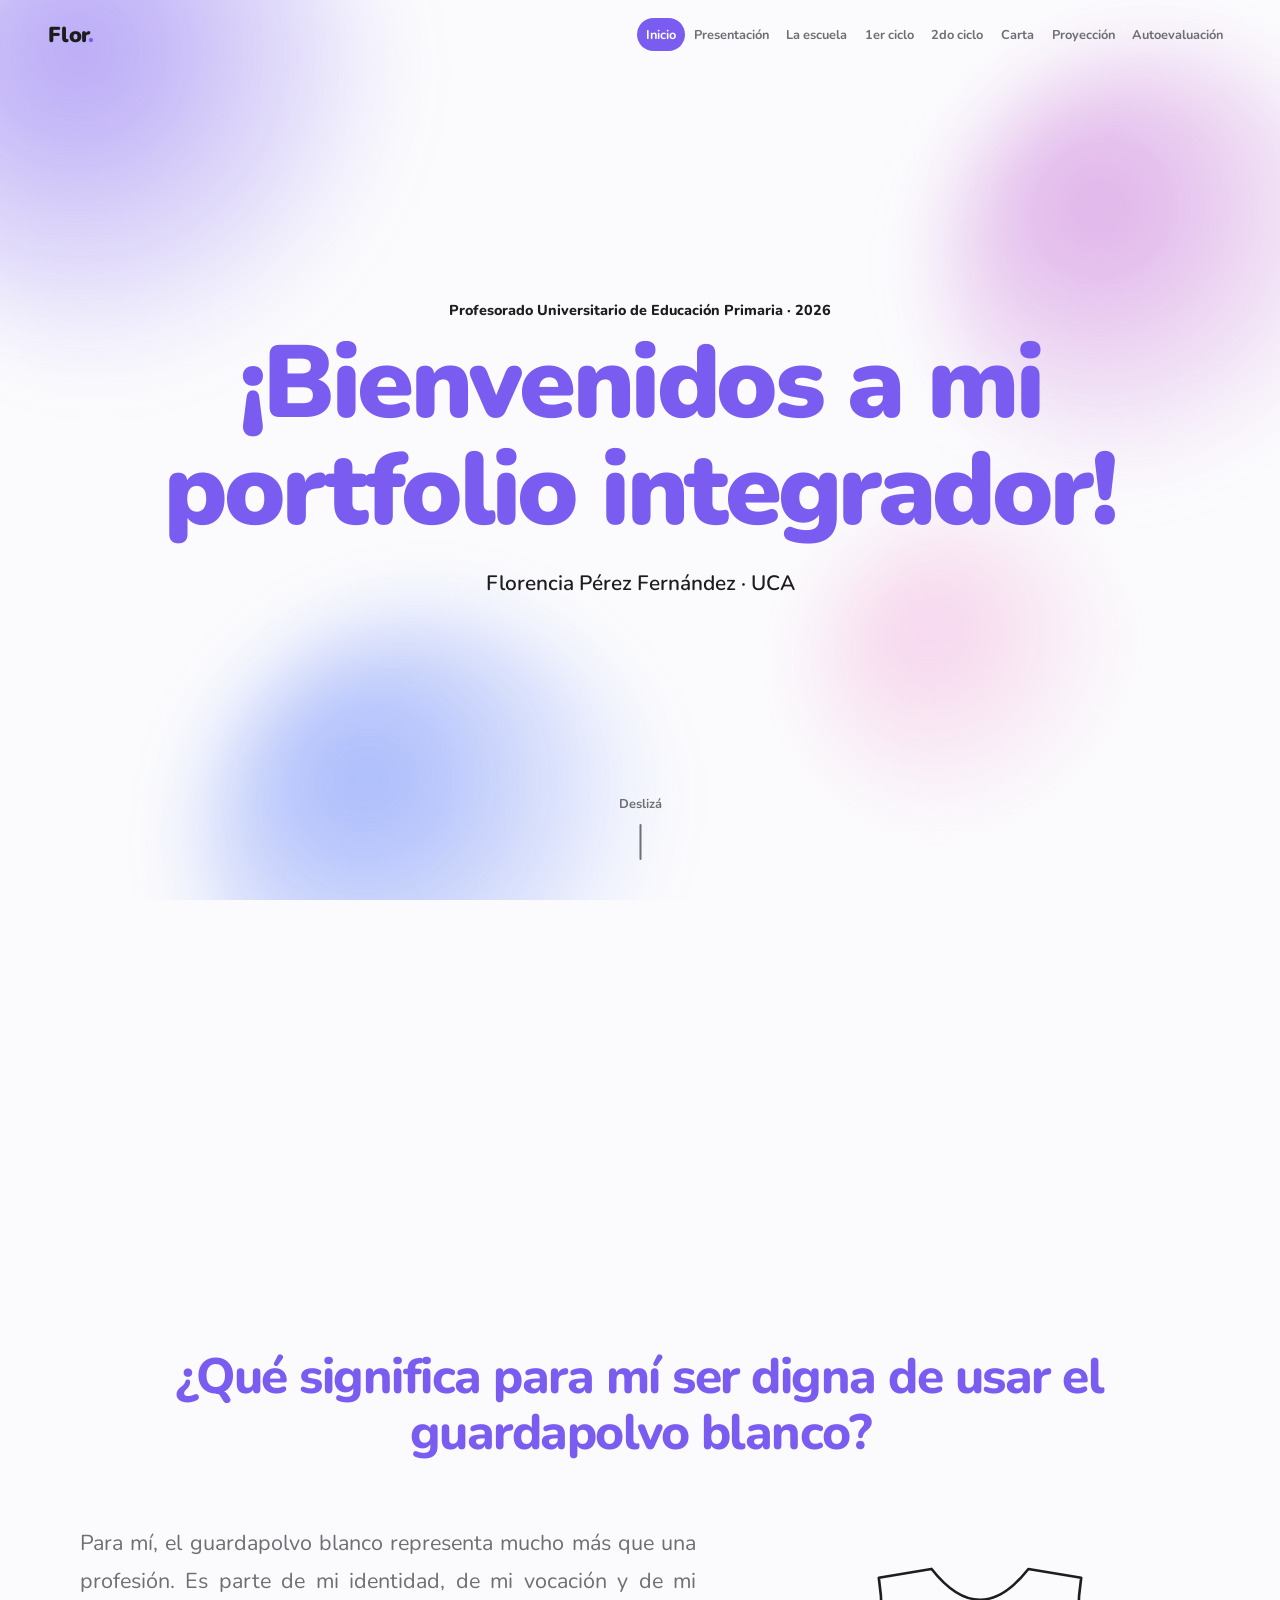
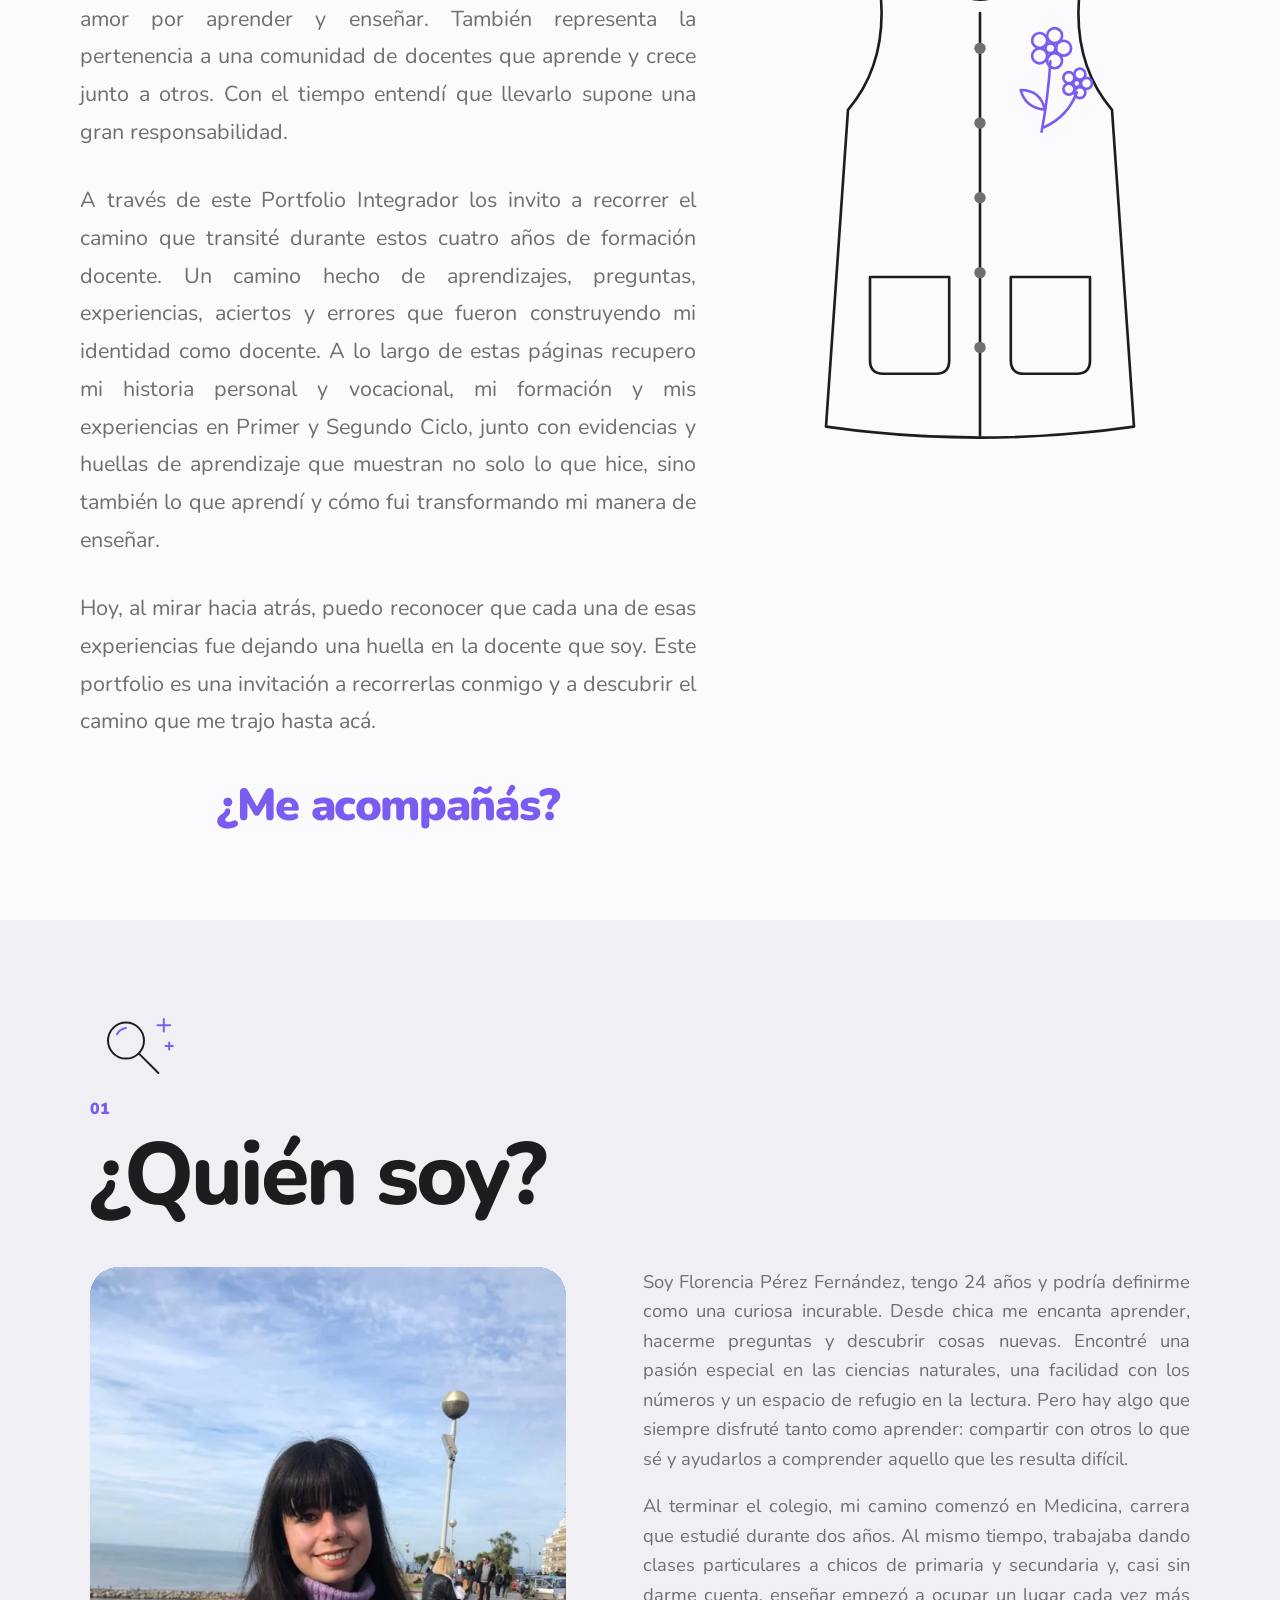
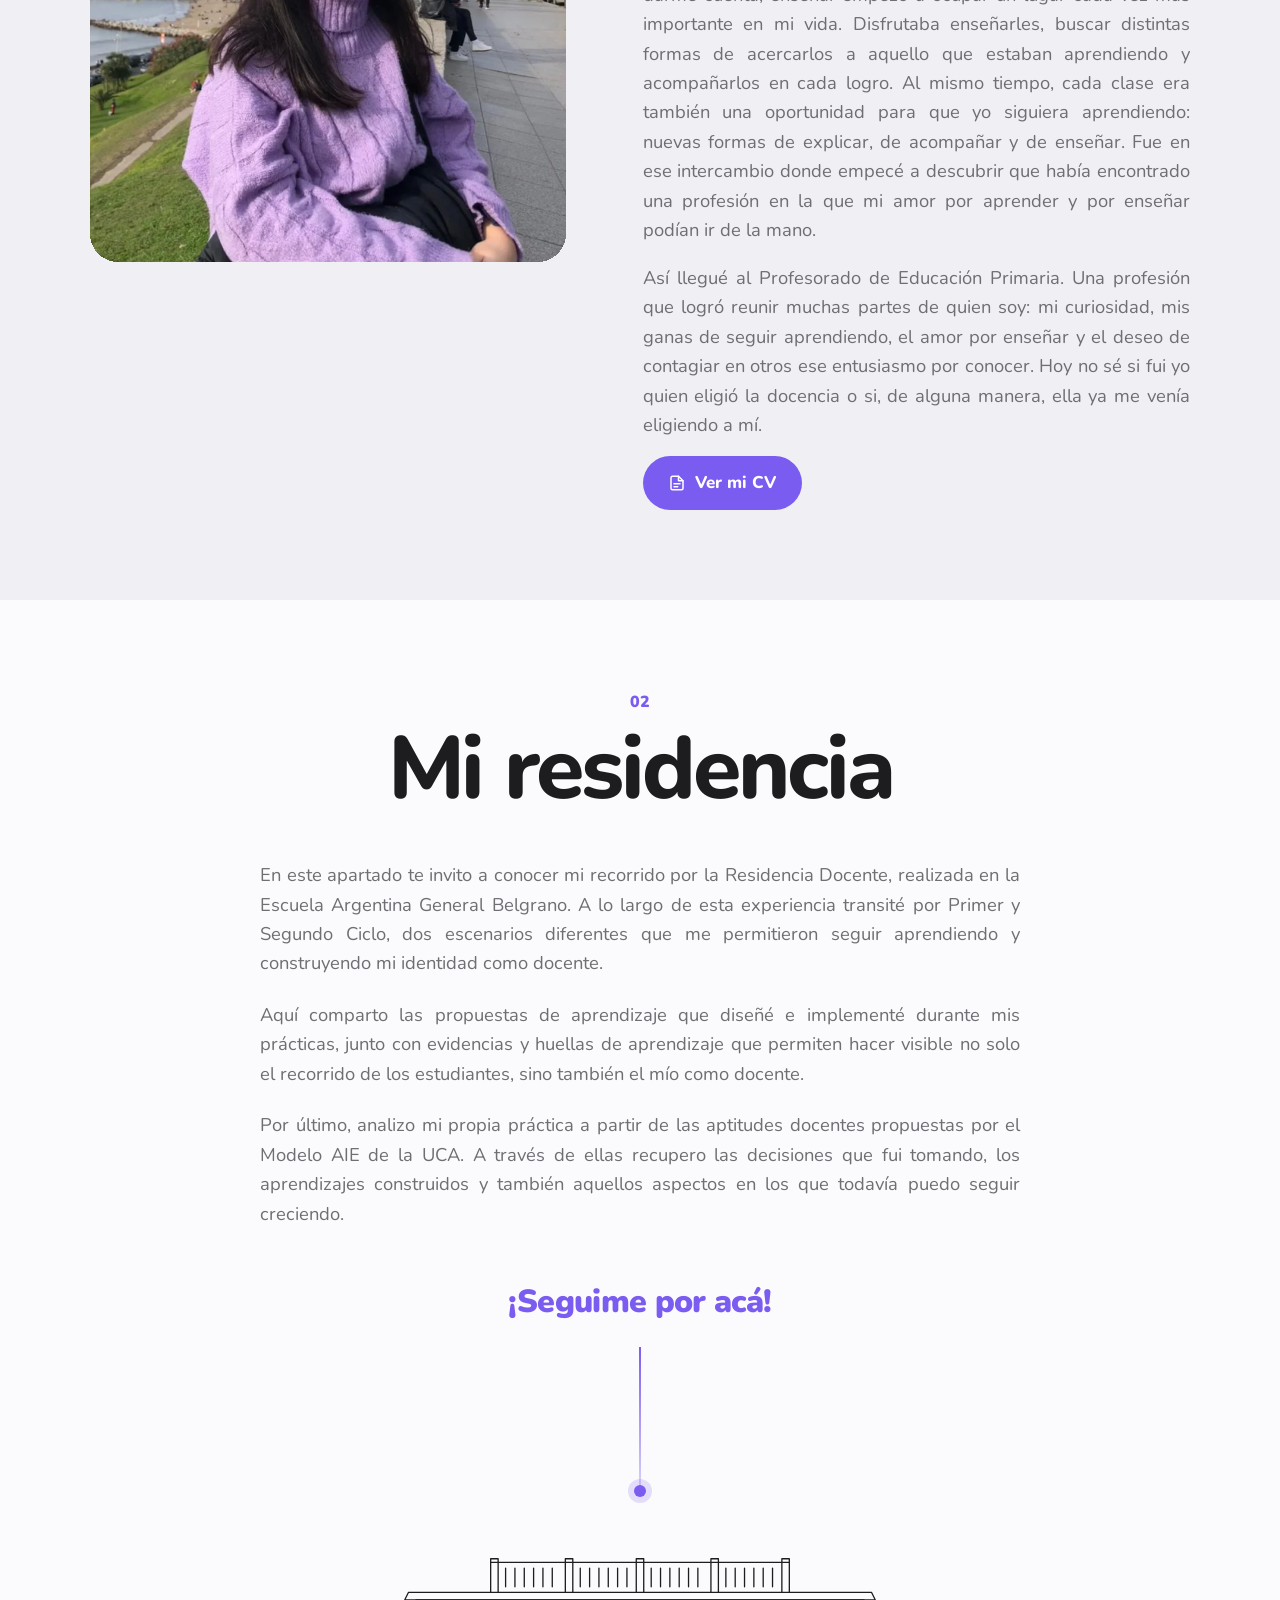
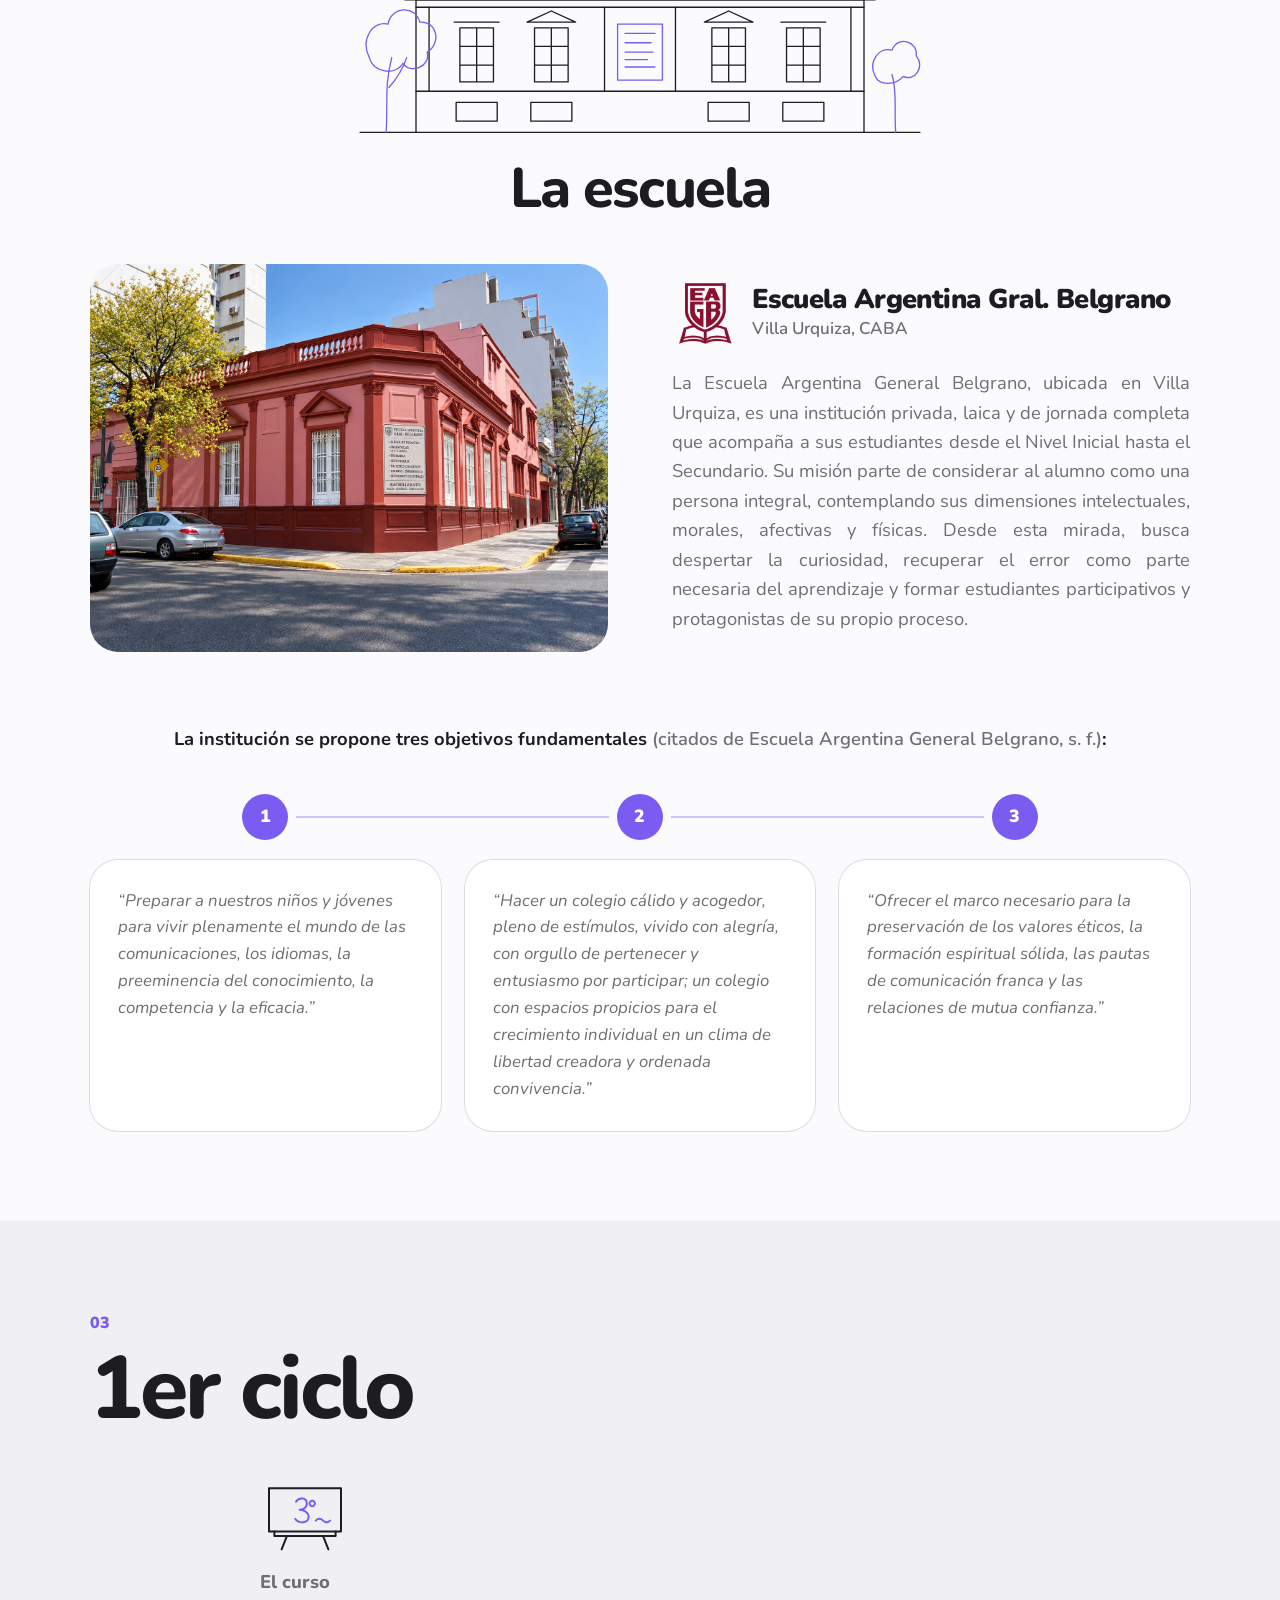
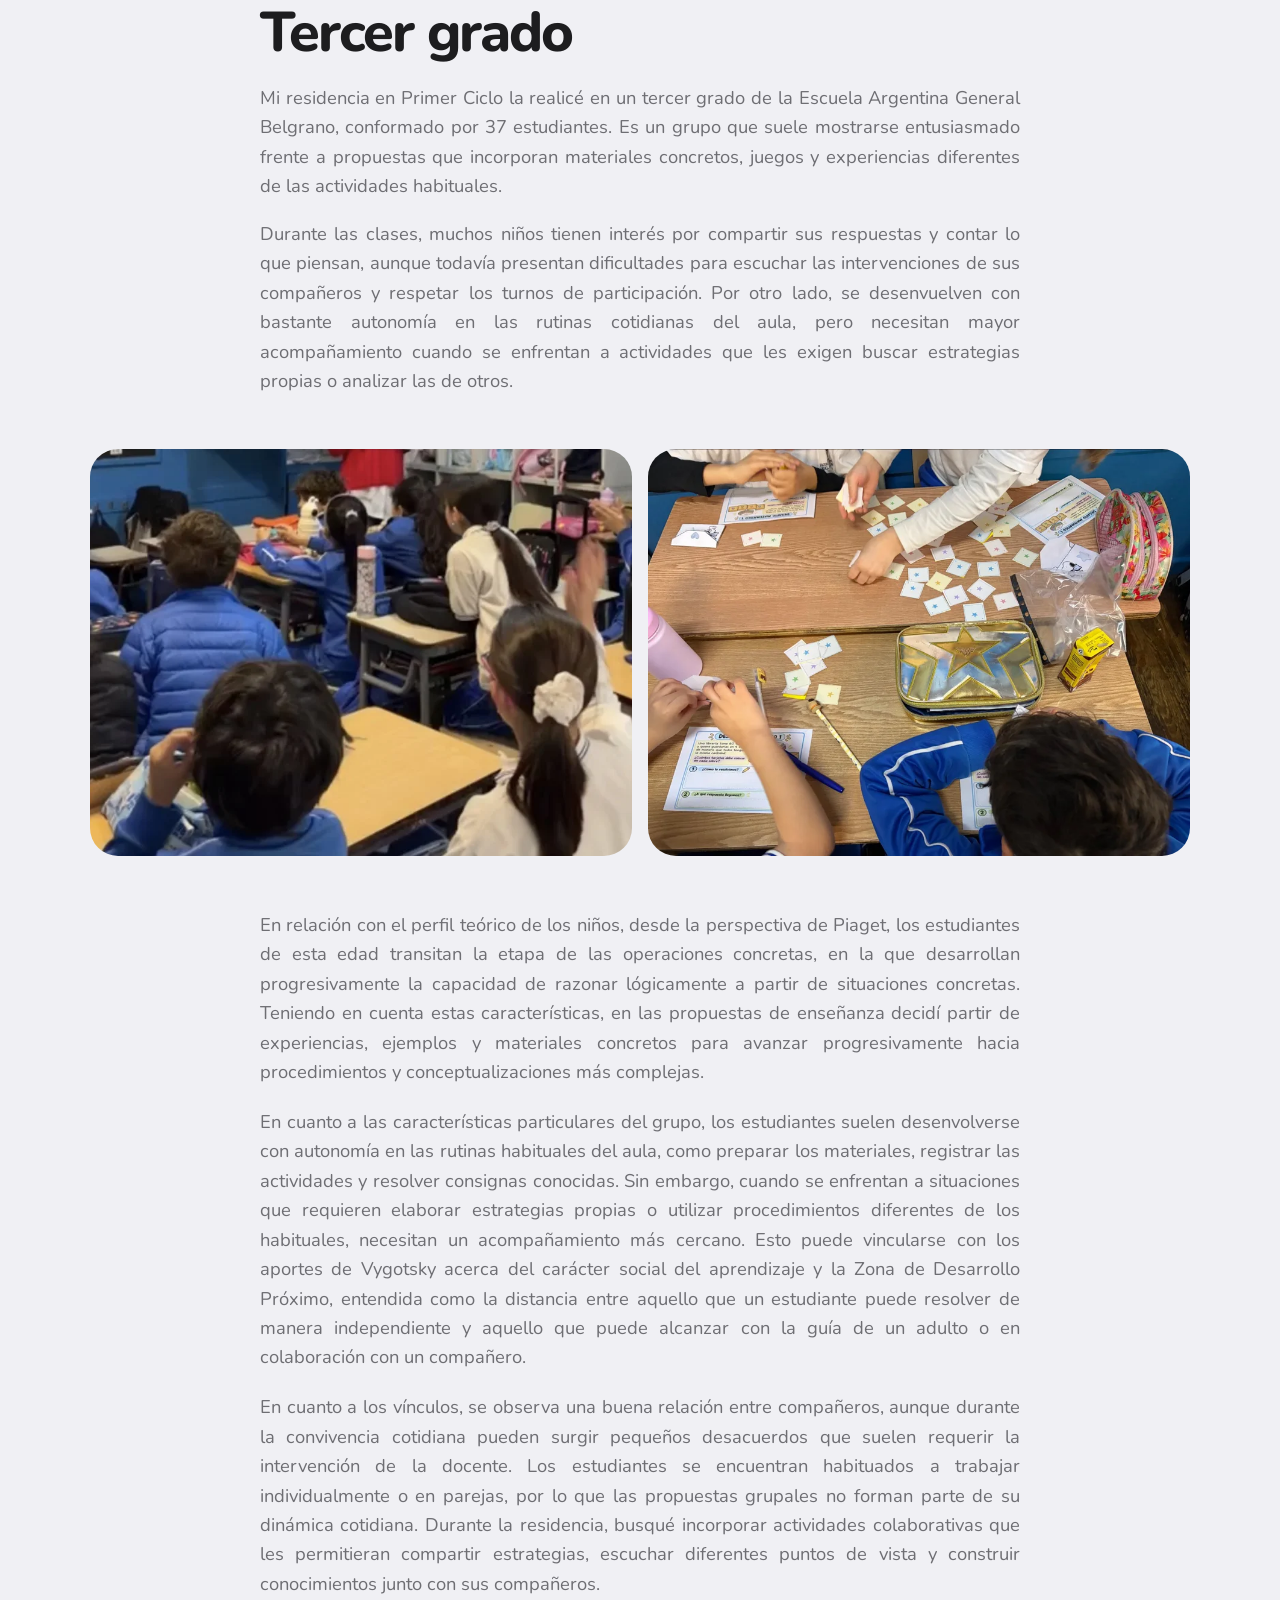
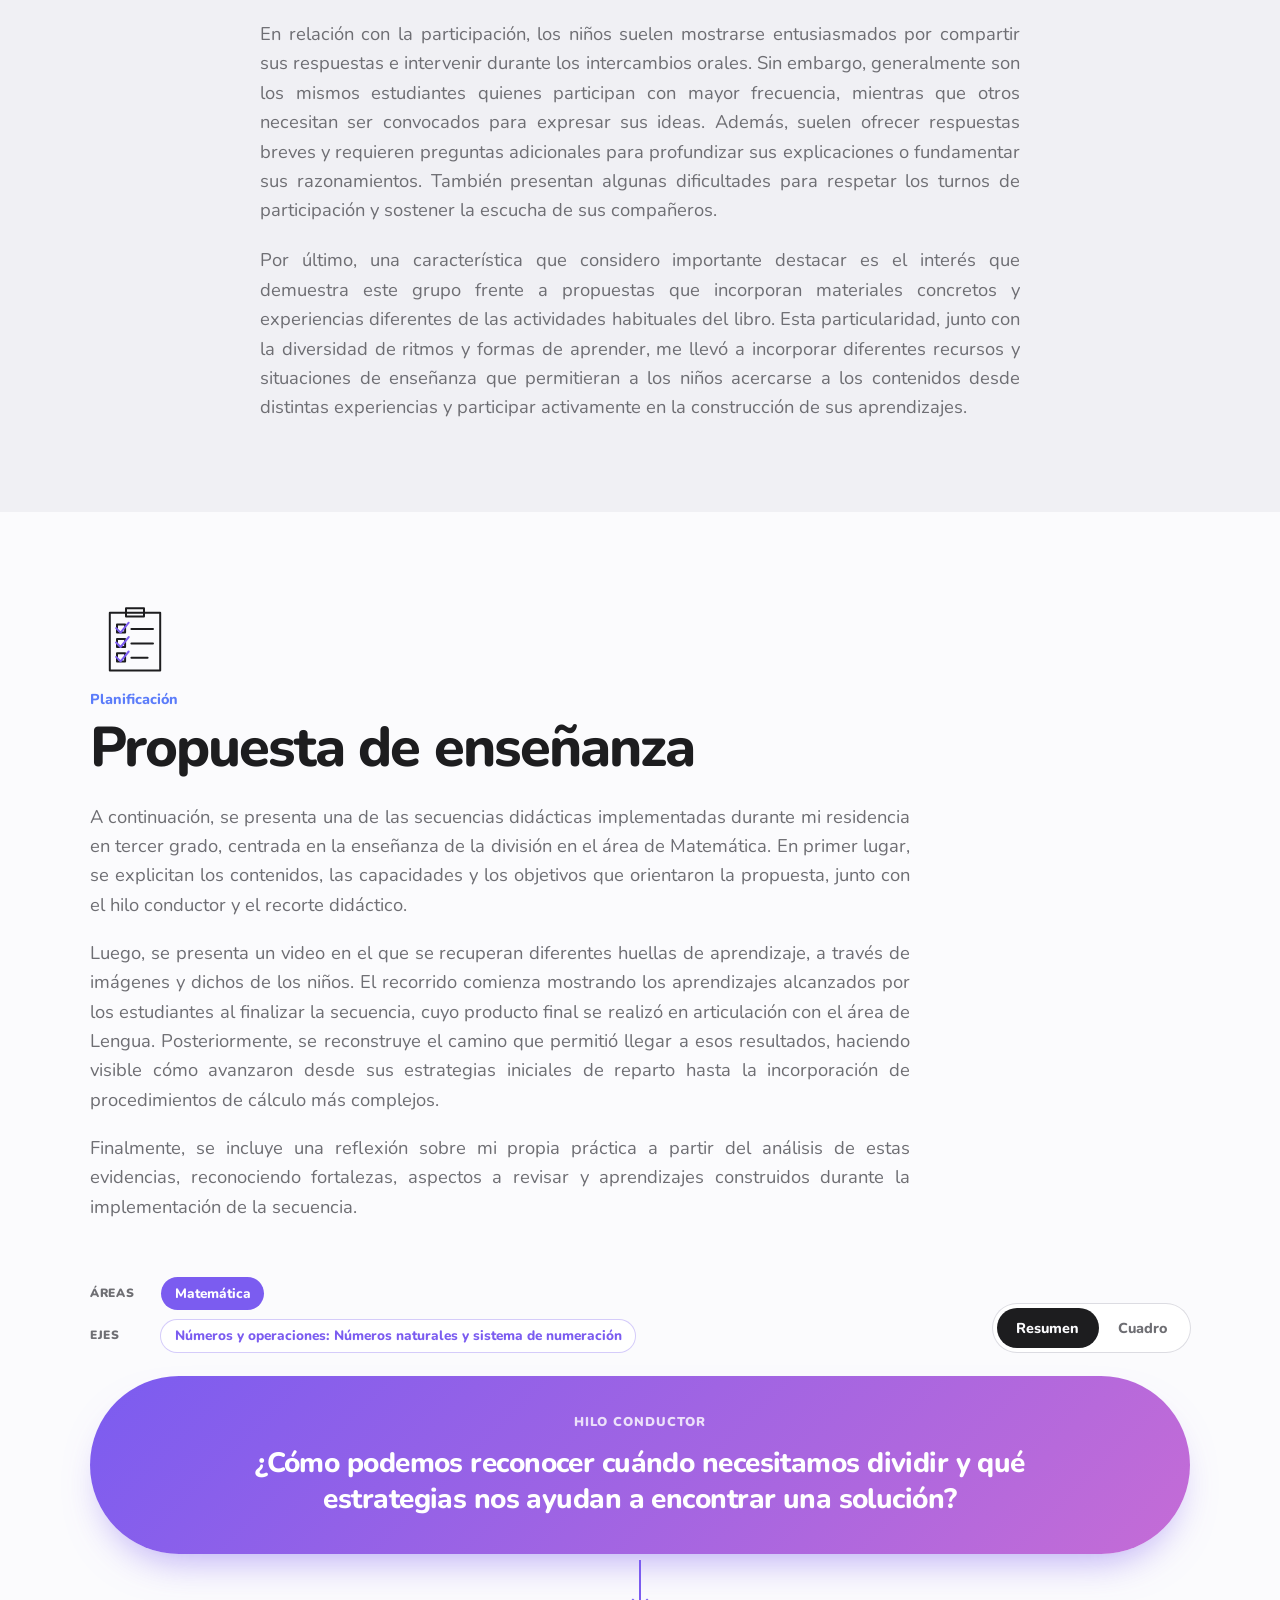
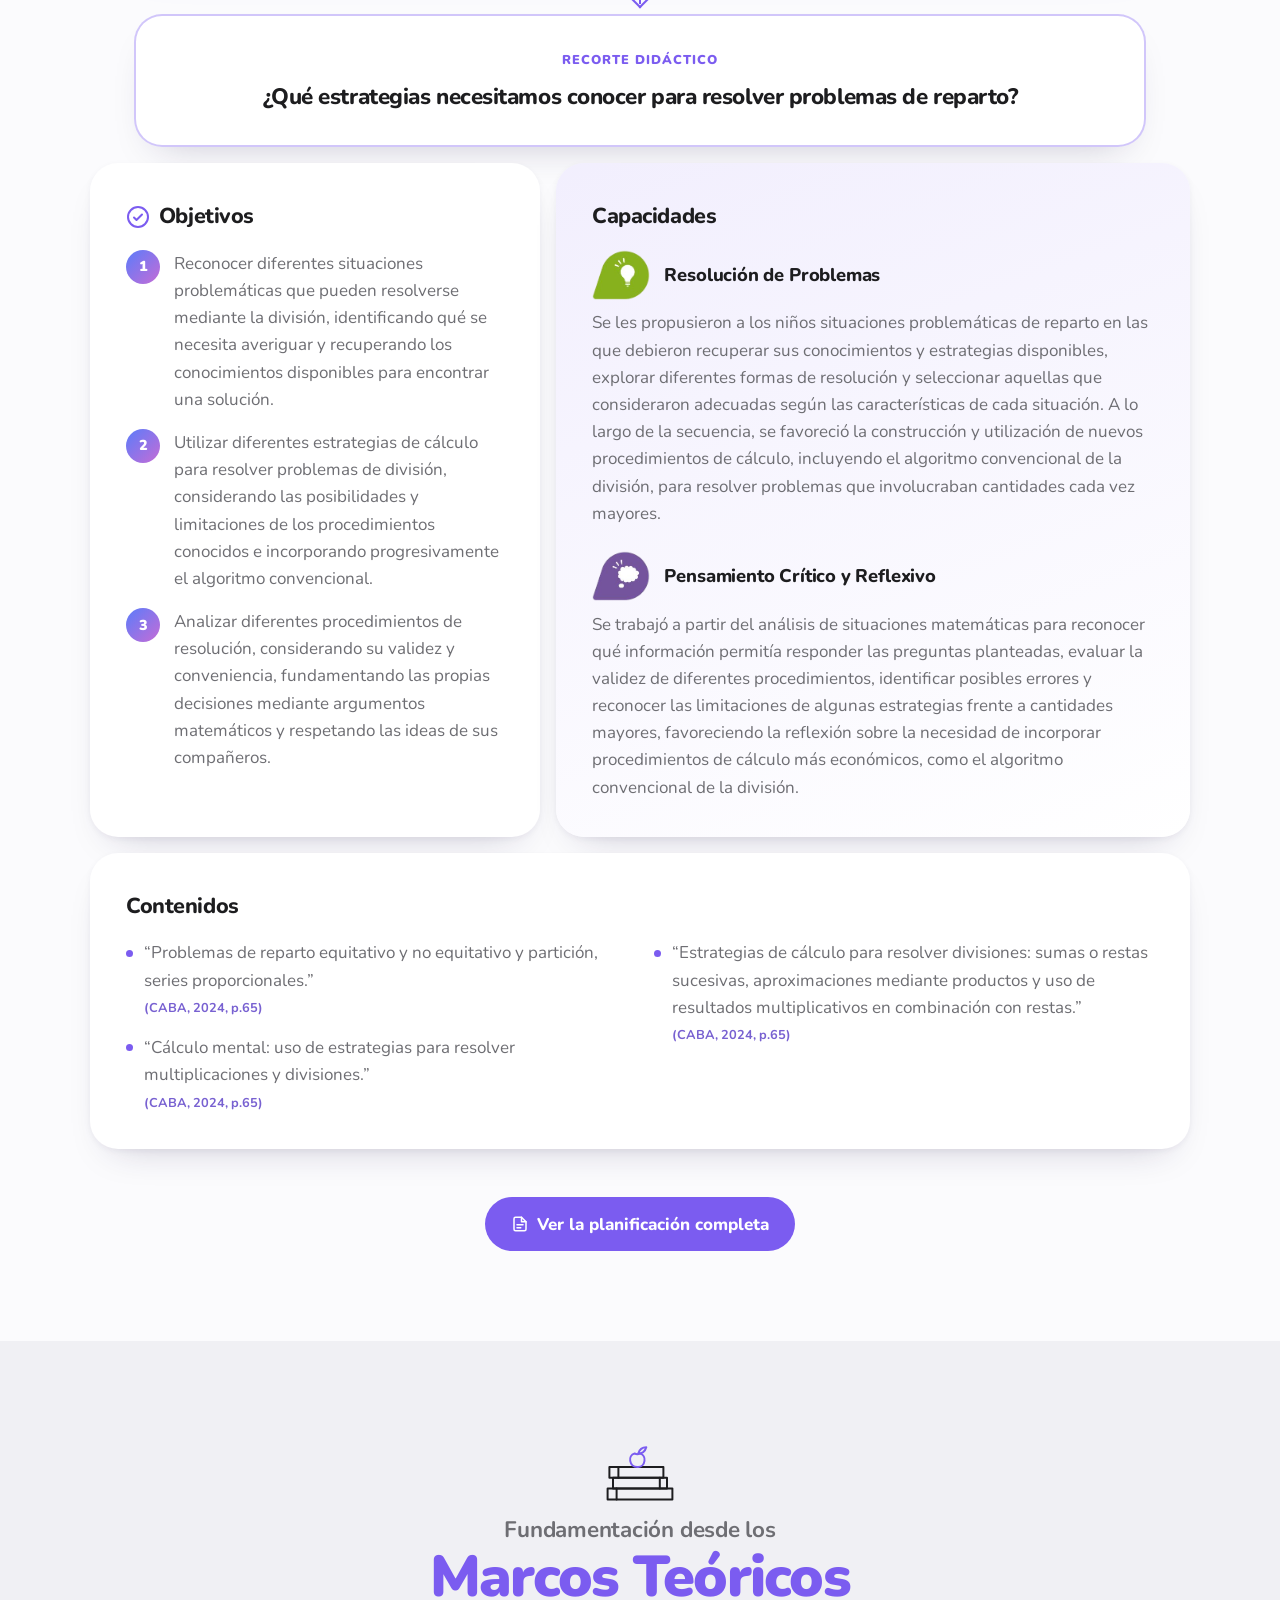
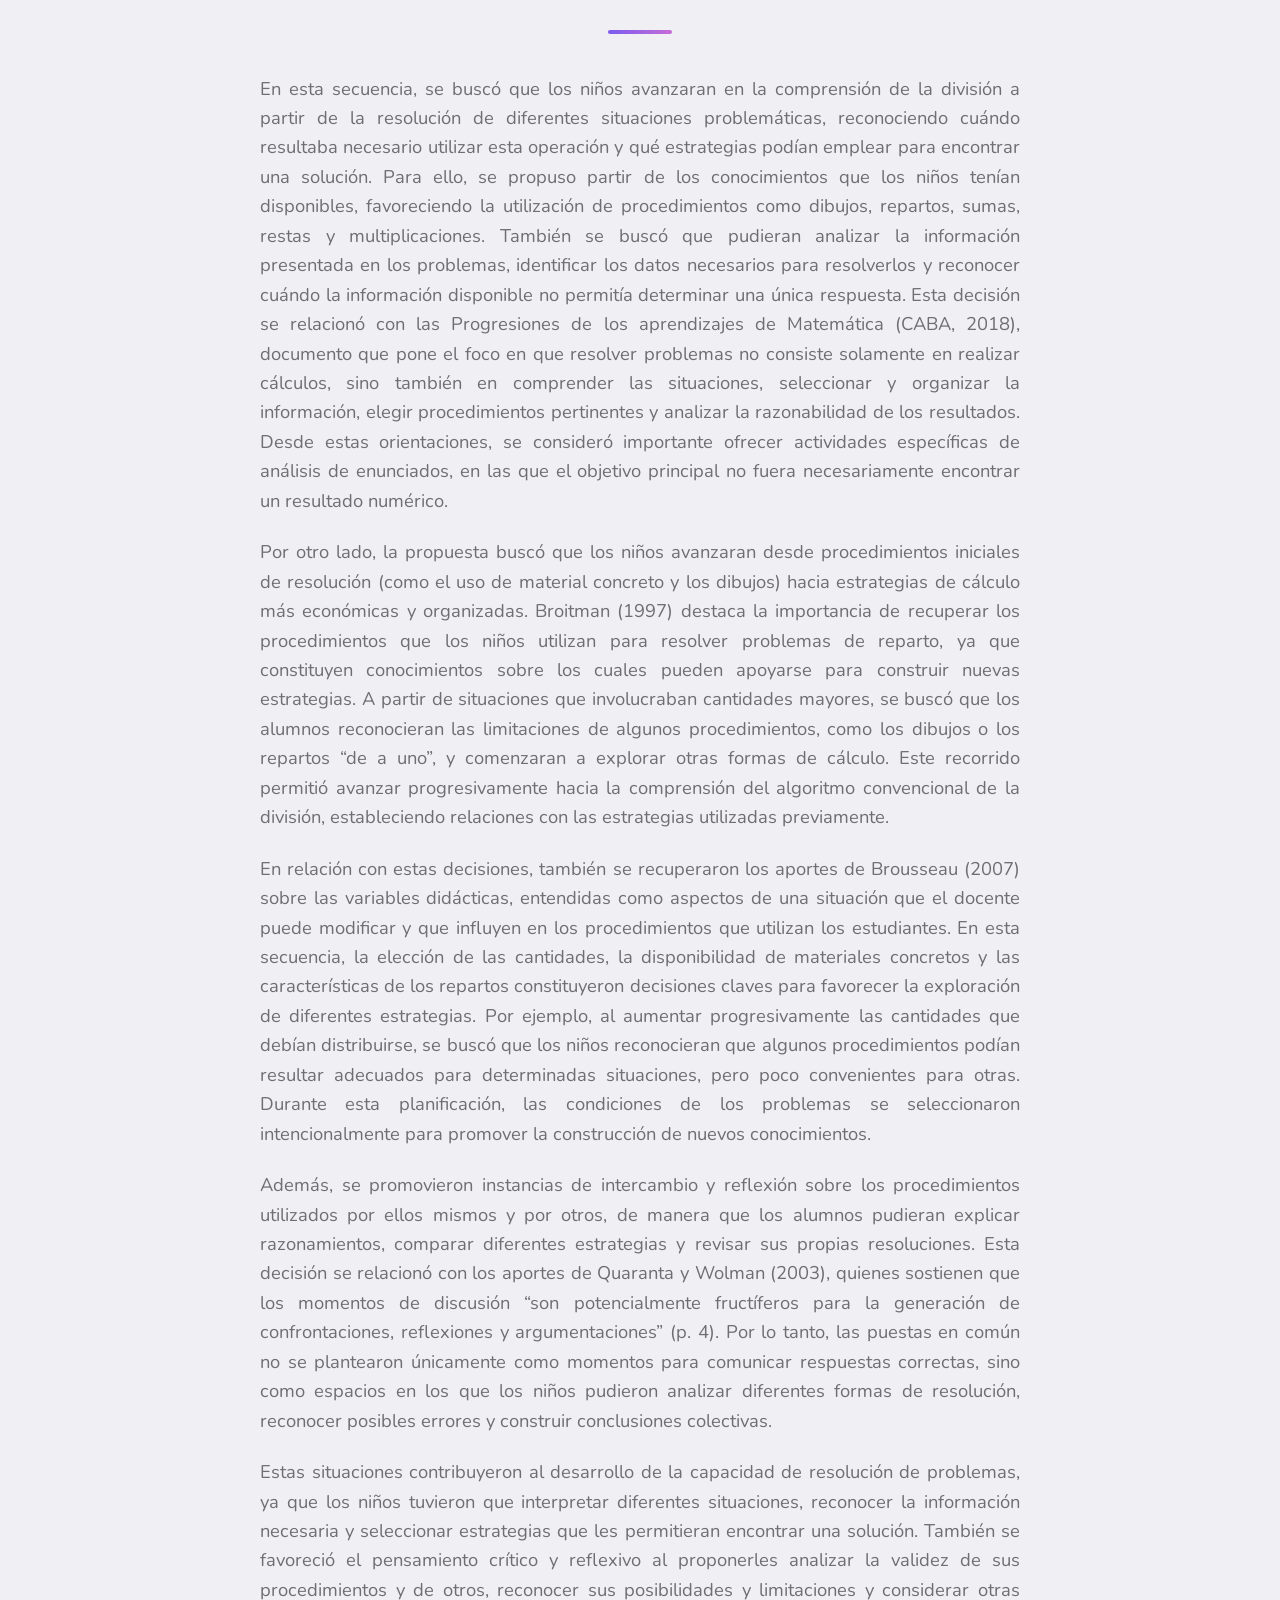
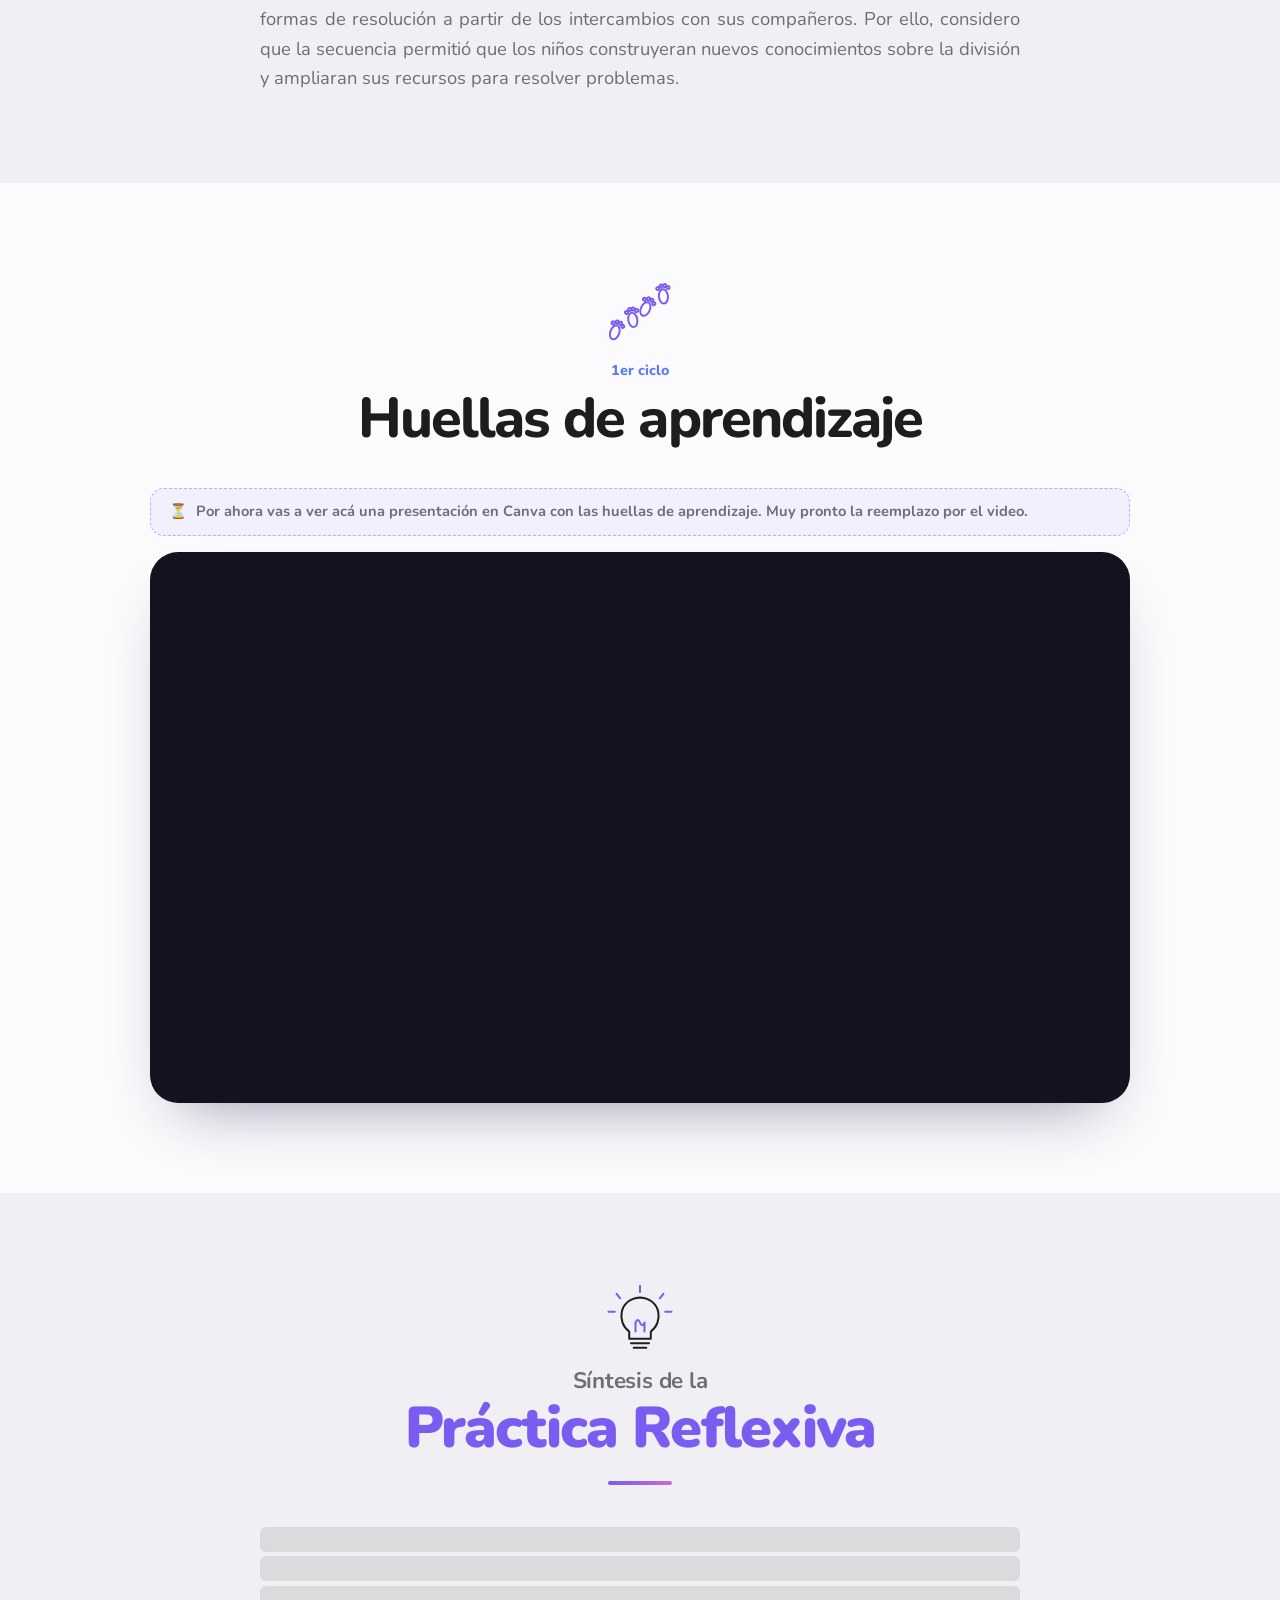
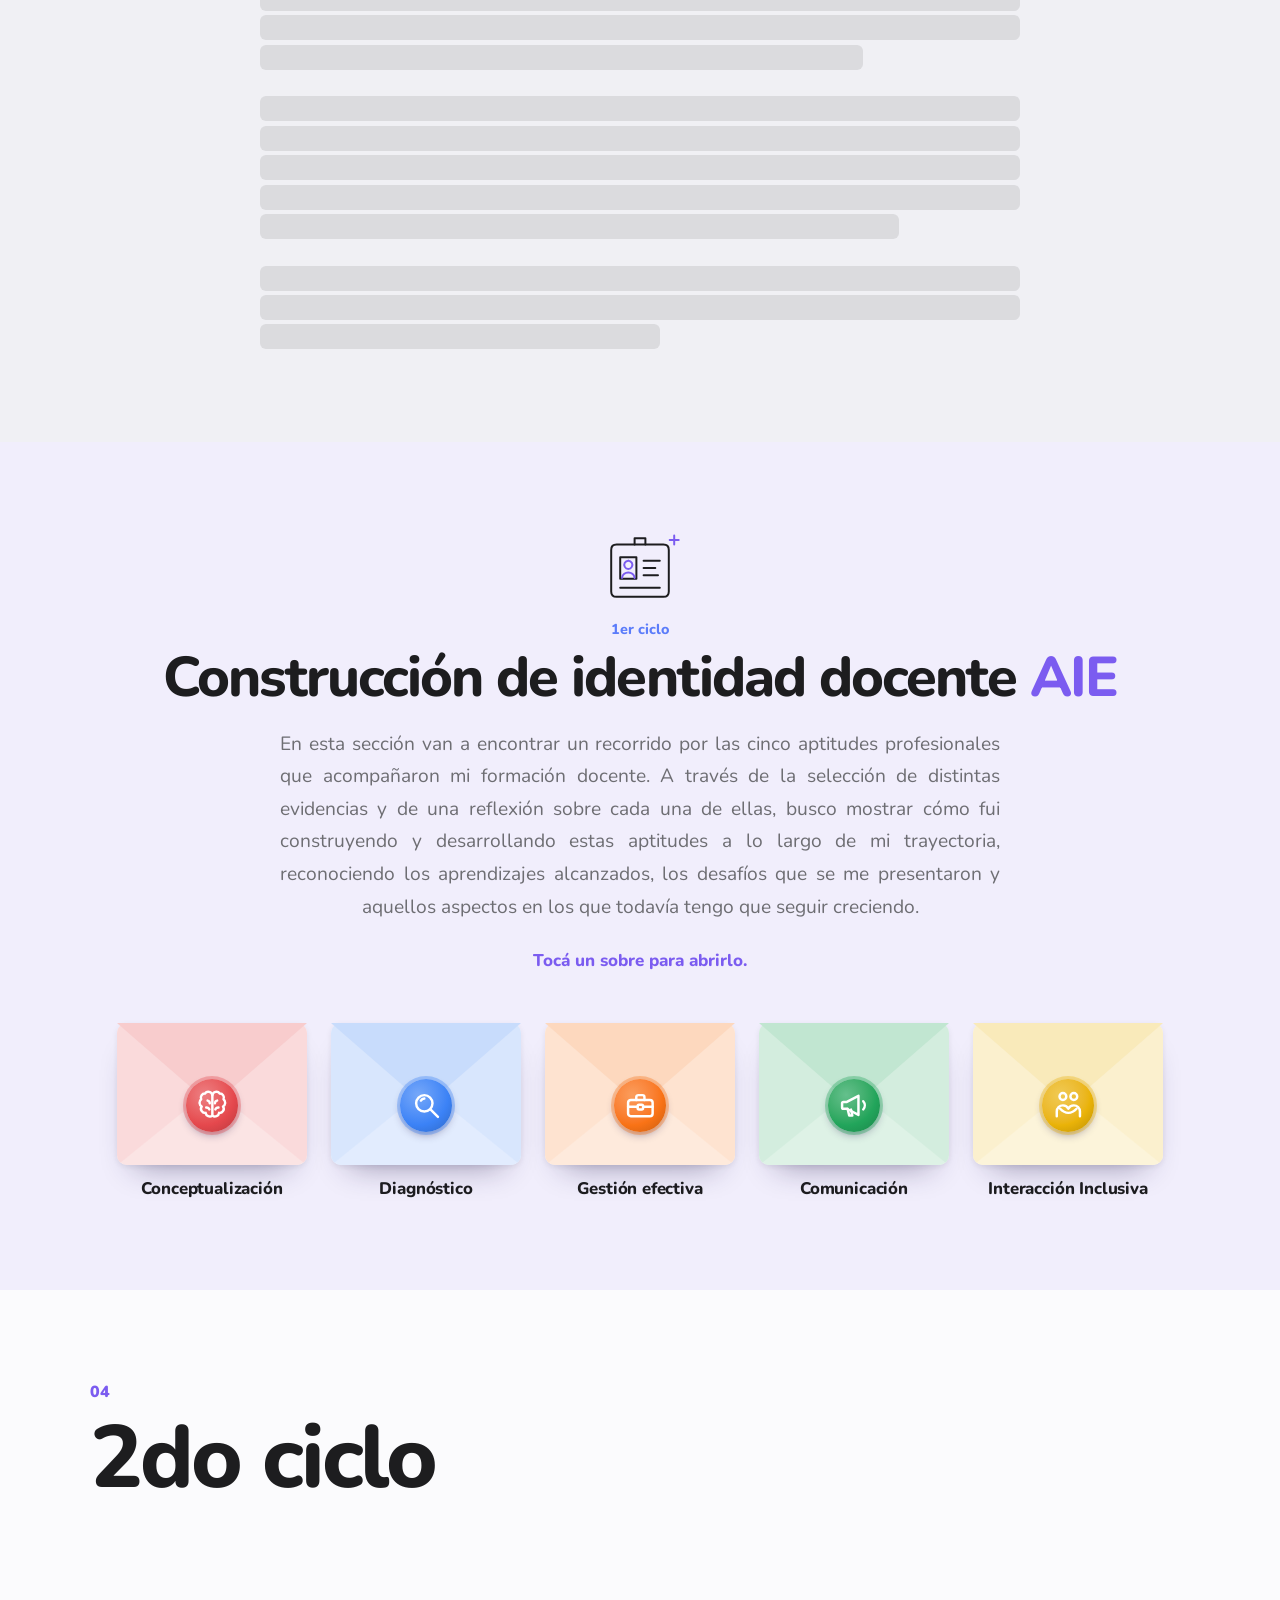
==== commit f940c253: "Partes en amarillo del doc (síntesis 2do ciclo, Comunicación, Interacción inclusiva), itinerario de " ====
--- a/index.html
+++ b/index.html
@@ -12,7 +12,7 @@
   <link rel="preconnect" href="https://fonts.googleapis.com">
   <link rel="preconnect" href="https://fonts.gstatic.com" crossorigin>
   <link href="https://fonts.googleapis.com/css2?family=Nunito:wght@400;500;600;700;800;900&display=swap" rel="stylesheet">
-  <link rel="stylesheet" href="css/styles.css?v=156">
+  <link rel="stylesheet" href="css/styles.css?v=158">
 </head>
 <body>
 
@@ -394,6 +394,10 @@
             <svg viewBox="0 0 24 24" width="18" height="18" aria-hidden="true" fill="none" stroke="currentColor" stroke-width="2" stroke-linecap="round" stroke-linejoin="round"><path d="M14 3H6a2 2 0 0 0-2 2v14a2 2 0 0 0 2 2h12a2 2 0 0 0 2-2V9z"/><path d="M14 3v6h6M8 13h8M8 17h5"/></svg>
             Ver la planificación completa
           </a>
+          <a class="btn btn--cv" href="https://www.canva.com/design/DAHWuFHYsn8/DJX8IcQ-wRXrJQjxnSacLg/view" target="_blank" rel="noopener">
+            <svg viewBox="0 0 24 24" width="18" height="18" aria-hidden="true" fill="none" stroke="currentColor" stroke-width="2" stroke-linecap="round" stroke-linejoin="round"><circle cx="6" cy="18" r="2"/><circle cx="18" cy="6" r="2"/><path d="M8 18h6a3 3 0 0 0 0-6h-4a3 3 0 0 1 0-6h6"/></svg>
+            Ver el itinerario de la planificación
+          </a>
         </div>
       </section>
 
@@ -438,9 +442,9 @@
           <h3 class="marco__titulo fade"><span>Síntesis de la</span> <span class="destacado">Práctica Reflexiva</span></h3>
           <div class="texto-justificado">
             <p class="fade">Al mirar las huellas de aprendizaje, considero que uno de los aspectos más logrados de la secuencia fue la construcción de un recorrido claro que permitió ir complejizando progresivamente las explicaciones de los estudiantes. El hilo conductor, el recorte y las diferentes “subpreguntas” fueron orientando la investigación y permitieron volver en distintos momentos sobre nuestra pregunta y nuestra hipótesis inicial. Esto puede observarse en las producciones de los chicos. Mientras que en las primeras clases aparecían relaciones más generales entre las actividades humanas y las transformaciones de la atmósfera, e incluso algunas confusiones conceptuales, a medida que avanzó la secuencia comenzaron a incorporar sus distintas funciones, a diferenciar el efecto invernadero natural de su intensificación y a relacionar las formas de producción, el uso de la energía, el consumo y las acciones de diferentes actores sociales con las transformaciones de la atmósfera. Hacia el final, estas relaciones volvieron a aparecer integradas en los mapas conceptuales y en las infografías.</p>
-            <p class="fade">Entre las fortalezas de mi práctica, destaco especialmente la posibilidad de observar las respuestas de los estudiantes y tomar decisiones a partir de ellas. Una de las situaciones que considero más significativas ocurrió luego de la primera clase de exploración. Al revisar los tickets de salida, me di cuenta que las respuestas eran todavía muy generales y que no daban cuenta con claridad de las relaciones que habían aparecido durante la clase. Frente a esto, decidí incorporar una clase adicional de 40 minutos para volver sobre las fuentes, recuperar las preguntas de los chicos y acompañarlos en la construcción de una hipótesis que orientara la investigación. También considero lograda la clase sobre las funciones de la atmósfera. Las huellas permitieron observar cómo las primeras explicaciones, centradas principalmente en la presencia de oxígeno, se fueron ampliando hacia otras funciones como la protección frente a la radiación ultravioleta y la regulación de la temperatura. En esa misma clase, frente a la idea de que el efecto invernadero había sido creado por los seres humanos, pude intervenir a través de preguntas para que fueran los propios estudiantes quienes revisaran esa explicación y diferenciaran el fenómeno natural de su intensificación.</p>
-            <p class="fade">Otra fortaleza que reconozco fue la diversidad de recursos y formas de acercarse al conocimiento que incorporé durante la secuencia. Trabajamos con imágenes, noticias, gráficos, testimonios y textos científicos, pero también con diferentes técnicas de estudio, como la identificación de palabras clave, los cuadros, las redes y los mapas conceptuales. La clase dedicada a las transformaciones sostenibles fue significativa para mí porque permitió enseñar explícitamente algunas de estas herramientas. Los estudiantes tuvieron que seleccionar información, jerarquizar ideas y establecer relaciones para construir por primera vez un mapa conceptual. Durante su elaboración, la circulación por los grupos me permitió advertir dificultades y realizar intervenciones en el momento. Sin embargo, al revisar esta experiencia considero que podría haber incorporado un modelado colectivo más explícito antes de que comenzaran a producir sus propios mapas, especialmente por tratarse de una técnica nueva para ellos.</p>
-            <p class="fade">El análisis de las huellas también me permitió reconocer aspectos que necesito seguir trabajando. Uno de ellos se relaciona con una característica específica de este grupo en la cual a los estudiantes les resultaba más sencillo expresar y desarrollar sus razonamientos oralmente que hacerlo por escrito. Esto se hizo visible en la clase sobre las transformaciones de la Revolución Industrial. Al observar que los cuadros contenían respuestas poco desarrolladas, recurrí a preguntas durante el intercambio oral y allí aparecieron explicaciones y relaciones mucho más ricas. Considero que haber recuperado la oralidad fue una decisión adecuada porque me permitió acceder a lo que habían comprendido, pero hoy pienso que tendría que haber dado un paso más y utilizar ese intercambio para andamiar la escritura. Podríamos haber vuelto colectivamente sobre alguna respuesta y preguntarnos: “¿Esto que escribimos refleja todo lo que acabamos de explicar?”, “¿Qué información nos falta?” o “¿Una persona que no conoce el tema podría comprender nuestra explicación?”. De esta manera, la oralidad no hubiera funcionado solamente como otra forma de mostrar lo aprendido, sino como un punto de apoyo para enriquecer aquello que les resultaba más difícil expresar por escrito.</p>
+            <p class="fade">Entre las fortalezas de mi práctica, destaco especialmente la posibilidad de observar las respuestas de los estudiantes y tomar decisiones a partir de ellas. Una de las situaciones que considero más significativas ocurrió luego de la primera clase de exploración. Al revisar los tickets de salida, me di cuenta que las respuestas eran todavía muy generales y que no daban cuenta con claridad de las relaciones que habían aparecido durante la clase. Frente a esto, decidí incorporar una clase adicional de 40 minutos para volver sobre las fuentes, recuperar las preguntas de los chicos y acompañarlos en la construcción de una hipótesis que orientara la investigación. Esta intervención me permitió retomar las relaciones que habían comenzado a construir durante la exploración y organizarlas en una explicación compartida que sirviera como punto de partida para la investigación posterior. Al mismo tiempo, me permitió reconocer que no alcanzaba con ofrecer fuentes y preguntas para que los alumnos elaboraran una hipótesis de manera autónoma, sino que necesitaban un acompañamiento más explícito para seleccionar y relacionar la información disponible. También considero lograda la clase sobre las funciones de la atmósfera. Las huellas permitieron observar cómo las primeras explicaciones, centradas principalmente en la presencia de oxígeno, se fueron ampliando hacia otras funciones como la protección frente a la radiación ultravioleta y la regulación de la temperatura. En esa misma clase, frente a la idea de que el efecto invernadero había sido creado por los seres humanos, pude intervenir a través de preguntas para que fueran los propios estudiantes quienes revisaran esa explicación y diferenciaran el fenómeno natural de su intensificación.</p>
+            <p class="fade">Otra fortaleza que reconozco fue la diversidad de recursos y formas de acercarse al conocimiento que incorporé durante la secuencia. Trabajamos con imágenes, noticias, gráficos, testimonios y textos científicos, pero también con diferentes técnicas de estudio, como la identificación de palabras clave, los cuadros, las redes y los mapas conceptuales. La clase dedicada a las transformaciones sostenibles fue significativa para mí porque permitió enseñar explícitamente algunas de estas herramientas. Los estudiantes tuvieron que seleccionar información, jerarquizar ideas y establecer relaciones para construir por primera vez un mapa conceptual. Durante su elaboración, la circulación por los grupos me permitió advertir dificultades y realizar intervenciones en el momento. Las producciones finales mostraron que los alumnos pudieron establecer relaciones que recuperaban distintas dimensiones de la problemática ambiental. Algunos grupos vincularon el uso de combustibles fósiles con las emisiones de CO₂ y la intensificación del efecto invernadero, mientras que otros incorporaron cuestiones relacionadas con la extracción de recursos, el deterioro del suelo, el consumo y el descarte de materiales. Estas producciones me permitieron reconocer que la construcción de mapas conceptuales funcionó como una técnica para organizar información, pero también como una oportunidad para recuperar y relacionar conocimientos trabajados durante la secuencia. Sin embargo, al revisar esta experiencia considero que podría haber incorporado un modelado colectivo más explícito antes de que comenzaran a producir sus propios mapas, especialmente por tratarse de una técnica nueva para ellos.</p>
+            <p class="fade">El análisis de las huellas también me permitió reconocer aspectos que necesito seguir trabajando. Uno de ellos se relaciona con una característica específica de este grupo en la cual a los estudiantes les resultaba más sencillo expresar y desarrollar sus razonamientos oralmente que hacerlo por escrito. Esto se hizo visible en la clase sobre las transformaciones de la Revolución Industrial. Al observar que los cuadros contenían respuestas poco desarrolladas, recurrí a preguntas durante el intercambio oral y allí aparecieron explicaciones y relaciones mucho más ricas. Esta situación me permitió volver sobre esta característica que había identificado durante el diagnóstico del grupo porque si bien había contemplado las dificultades de expresión escrita al planificar actividades con diferentes formas de registro, las producciones de esta clase me mostraron que ofrecer estos recursos no era suficiente por sí solo. La comparación entre los cuadros escritos y las explicaciones orales me permitió reconocer la necesidad de acompañar más explícitamente el pasaje de una forma de expresión a la otra. Considero que haber recuperado la oralidad fue una decisión adecuada porque me permitió acceder a lo que habían comprendido, pero hoy pienso que tendría que haber dado un paso más y utilizar ese intercambio para andamiar la escritura. Podríamos haber vuelto colectivamente sobre alguna respuesta y preguntarnos: “¿Esto que escribimos refleja todo lo que acabamos de explicar?”, “¿Qué información nos falta?” o “¿Una persona que no conoce el tema podría comprender nuestra explicación?”. De esta manera, la oralidad no hubiera funcionado solamente como otra forma de mostrar lo aprendido, sino como un punto de apoyo para enriquecer aquello que les resultaba más difícil expresar por escrito.</p>
             <p class="fade">También reconozco como una cuestión a mejorar algunas decisiones vinculadas con la evaluación. En la clase sobre actores sociales, por ejemplo, los tickets de salida no siempre permitieron construir la explicación general que buscaba, ya que varios estudiantes se centraron en el actor particular que habían investigado. Hoy reformularía esa consigna y acompañaría más la construcción de esa generalización. Además, al revisar toda la secuencia me di cuenta que hubo una presencia importante de producciones grupales. El intercambio entre pares fue valioso, pero hubiera sido necesario incorporar algunas instancias individuales durante el recorrido que me permitieran reconocer con mayor precisión qué relaciones podía establecer cada estudiante de manera autónoma, especialmente antes de llegar al producto final.</p>
             <p class="fade">Por otro lado, considero que las infografías reflejan el trabajo realizado en torno a los objetivos que me propuse para la secuencia y muestran cómo los estudiantes recuperaron contenidos abordados a lo largo del recorrido. Sin embargo, considero que podría haber destinado más tiempo al proceso de retroalimentación entre pares. Las huellas muestran que algunos grupos realizaron observaciones muy concretas, mientras que otras devoluciones fueron más generales y que no todas las sugerencias recibidas se reflejaron posteriormente en las versiones finales. Si volviera a implementar esta propuesta, enseñaría de manera más explícita cómo realizar una retroalimentación y agregaría un momento posterior para que cada grupo pudiera analizarla y decidir qué sugerencias tomar, cuáles no y por qué.</p>
             <p class="fade">Para finalizar esta reflexión, esta secuencia también significó un aprendizaje importante para mí en relación con la enseñanza articulada de las Ciencias Naturales y las Ciencias Sociales. La preparación de las clases me llevó a profundizar contenidos de ambas áreas que no recordaba o que necesitaba volver a estudiar y me permitió reconocer la importancia de conocerlos en profundidad para poder seleccionar fuentes, formular buenas preguntas y acompañar las explicaciones de los estudiantes. En este sentido, uno de los aprendizajes que más valoro fue haber trabajado a partir de una pregunta investigable y haber acompañado a los chicos en la construcción de una hipótesis que orientara el recorrido. Esto se relaciona con lo planteado por Gellon (2005), quien sostiene que formular preguntas es una habilidad que debe desarrollarse y que las hipótesis se construyen a partir de la experiencia previa y los datos disponibles. Además, considero valioso haber sostenido el trabajo con distintas fuentes y haber incorporado la perspectiva del desarrollo sostenible. Esto me permitió implementar una idea que Rodríguez y Rodríguez Villoldo (2025) desarrollan en relación con la enseñanza de las Ciencias Sociales, las fuentes constituyen un modo de conocer la realidad social y su trabajo requiere explorarlas y analizarlas, mientras que las buenas preguntas deben permitir ir más allá de la recuperación de información para construir posiciones propias y fundamentadas. En este sentido, considero que la secuencia no terminó solamente en comprender cómo las actividades humanas transforman la atmósfera, sino que permitió avanzar hacia la pregunta por las alternativas posibles para satisfacer nuestras necesidades de manera sostenible. Este trabajo resultó importante para mí porque permitió que los estudiantes pudieran analizar distintas posibilidades, considerar las responsabilidades de diferentes actores desde distintas fuentes y comenzar a construir una posición fundamentada frente a la problemática ambiental.</p>
@@ -543,8 +547,8 @@
 
   </main>
 
-  <script src="js/datos.js?v=156"></script>
-  <script src="js/comun.js?v=156"></script>
-  <script src="js/main.js?v=156"></script>
+  <script src="js/datos.js?v=158"></script>
+  <script src="js/comun.js?v=158"></script>
+  <script src="js/main.js?v=158"></script>
 </body>
 </html>
--- a/css/styles.css
+++ b/css/styles.css
@@ -444,6 +444,14 @@
 
 /* 1er ciclo · Huellas de aprendizaje en video */
 .video { max-width: 980px; margin: 0 auto; }
+/* Aviso temporal arriba del video (por ejemplo, mientras se muestra un Canva en su lugar) */
+.video__temporal {
+  max-width: 980px; margin: 0 auto 1rem; padding: .75rem 1.1rem; border-radius: 14px;
+  display: flex; gap: .6rem; align-items: flex-start;
+  background: color-mix(in srgb, var(--destacado) 9%, var(--card, #fff)); color: var(--ink-2);
+  font-weight: 700; font-size: .92rem; line-height: 1.45;
+  border: 1px dashed color-mix(in srgb, var(--destacado) 45%, transparent);
+}
 .video__pantalla {
   position: relative; aspect-ratio: 16 / 9; border-radius: var(--radius); overflow: hidden;
   background: #15121f; box-shadow: 0 30px 60px -30px rgba(30, 20, 70, .45);
@@ -558,7 +566,7 @@
 .plan-table .plan-table__capacidades { list-style: none; padding-left: 0; }
 .plan-table .plan-table__capacidades li { display: flex; align-items: flex-start; gap: .9rem; }
 
-.plan-doc { max-width: 1100px; margin: 2rem auto 0; text-align: center; }
+.plan-doc { max-width: 1100px; margin: 2rem auto 0; display: flex; flex-wrap: wrap; justify-content: center; align-items: center; gap: 0 1rem; }
 
 /* Marcos teóricos */
 /* Título en dos niveles: frase chica arriba y "Marcos teóricos" grande */
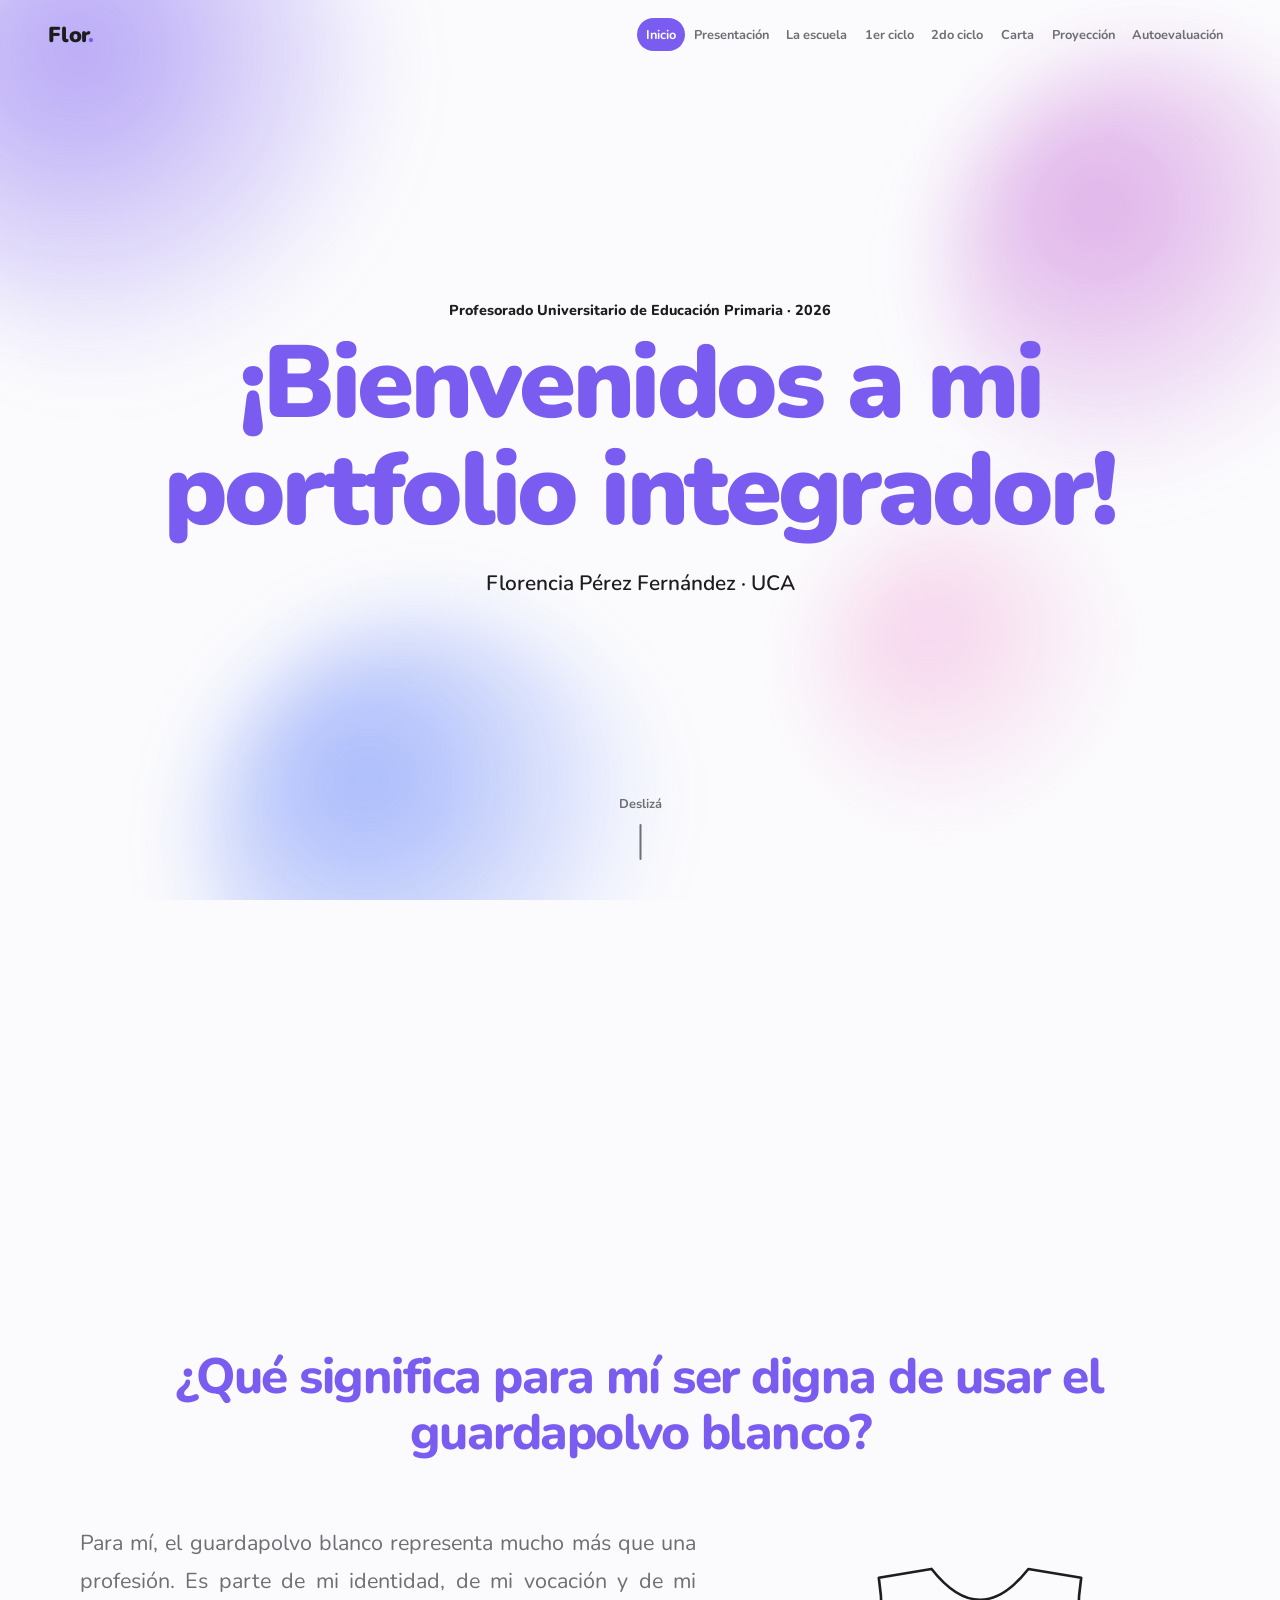
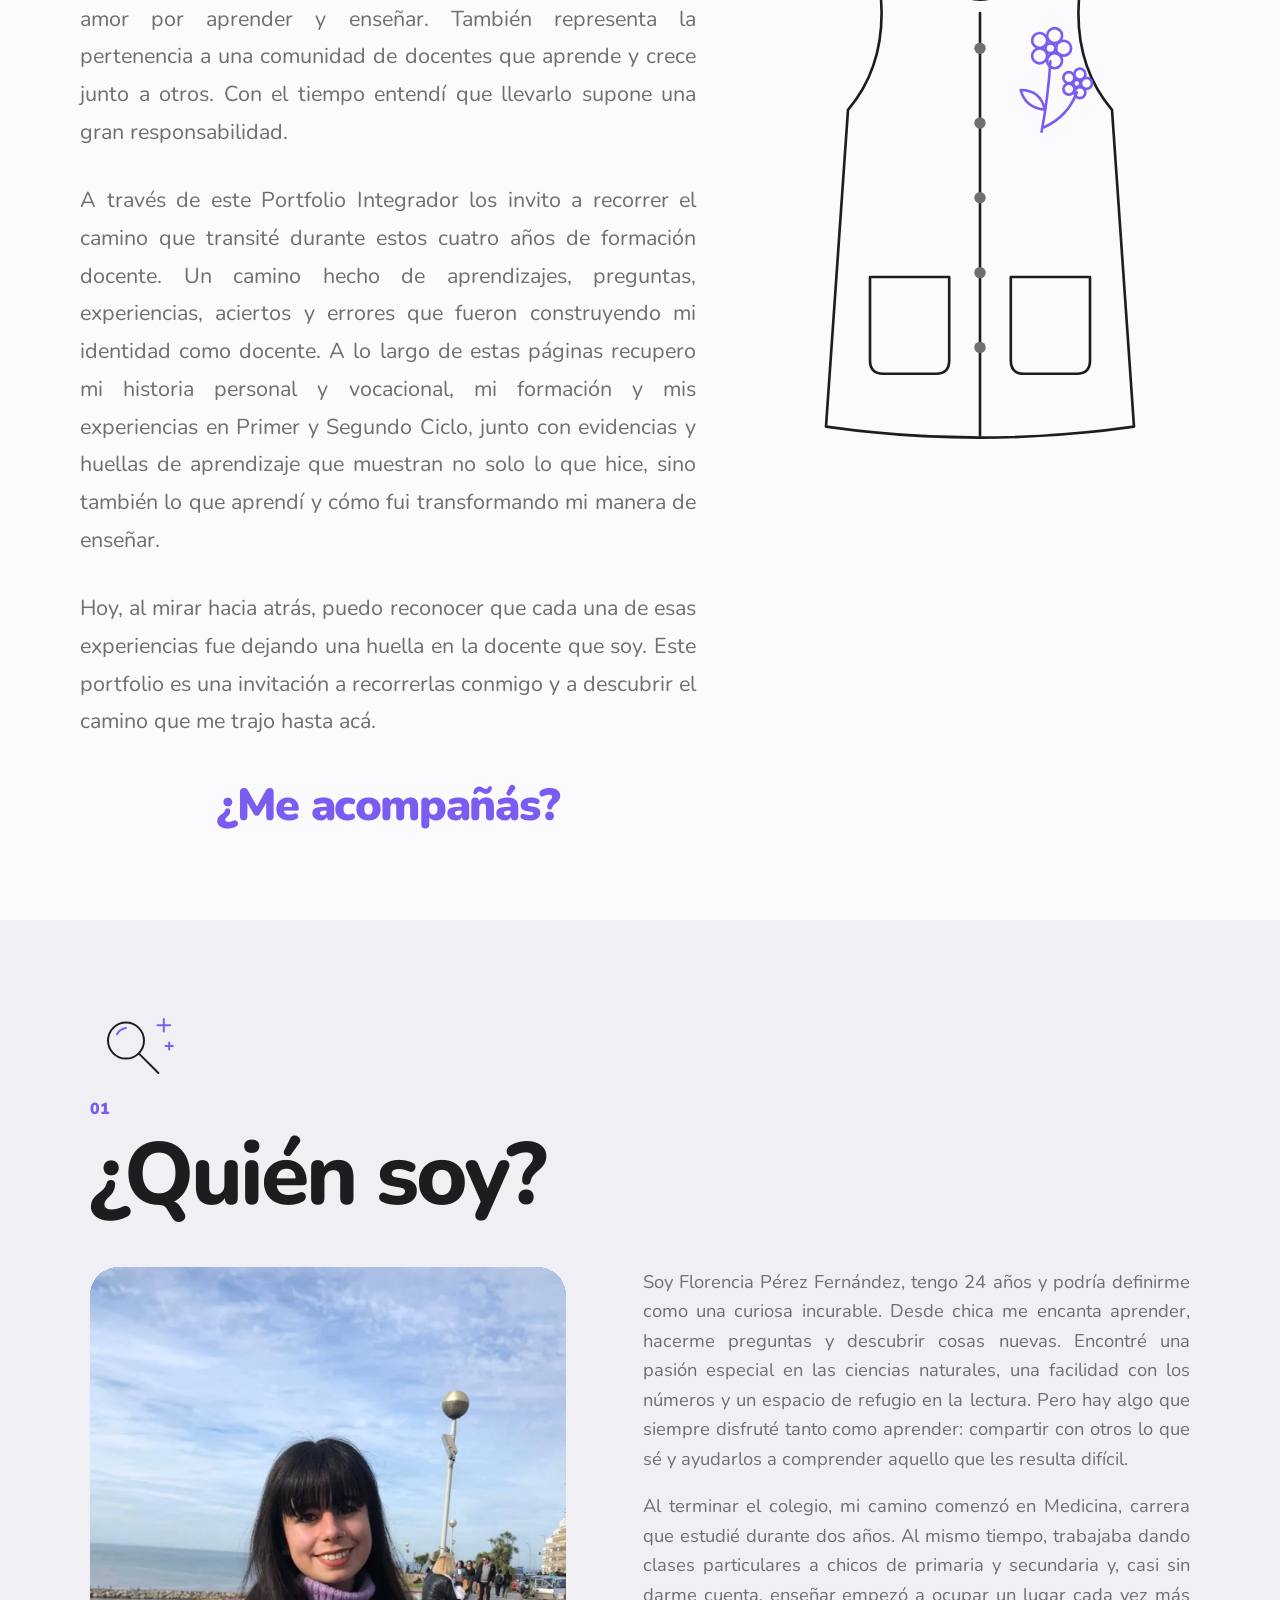
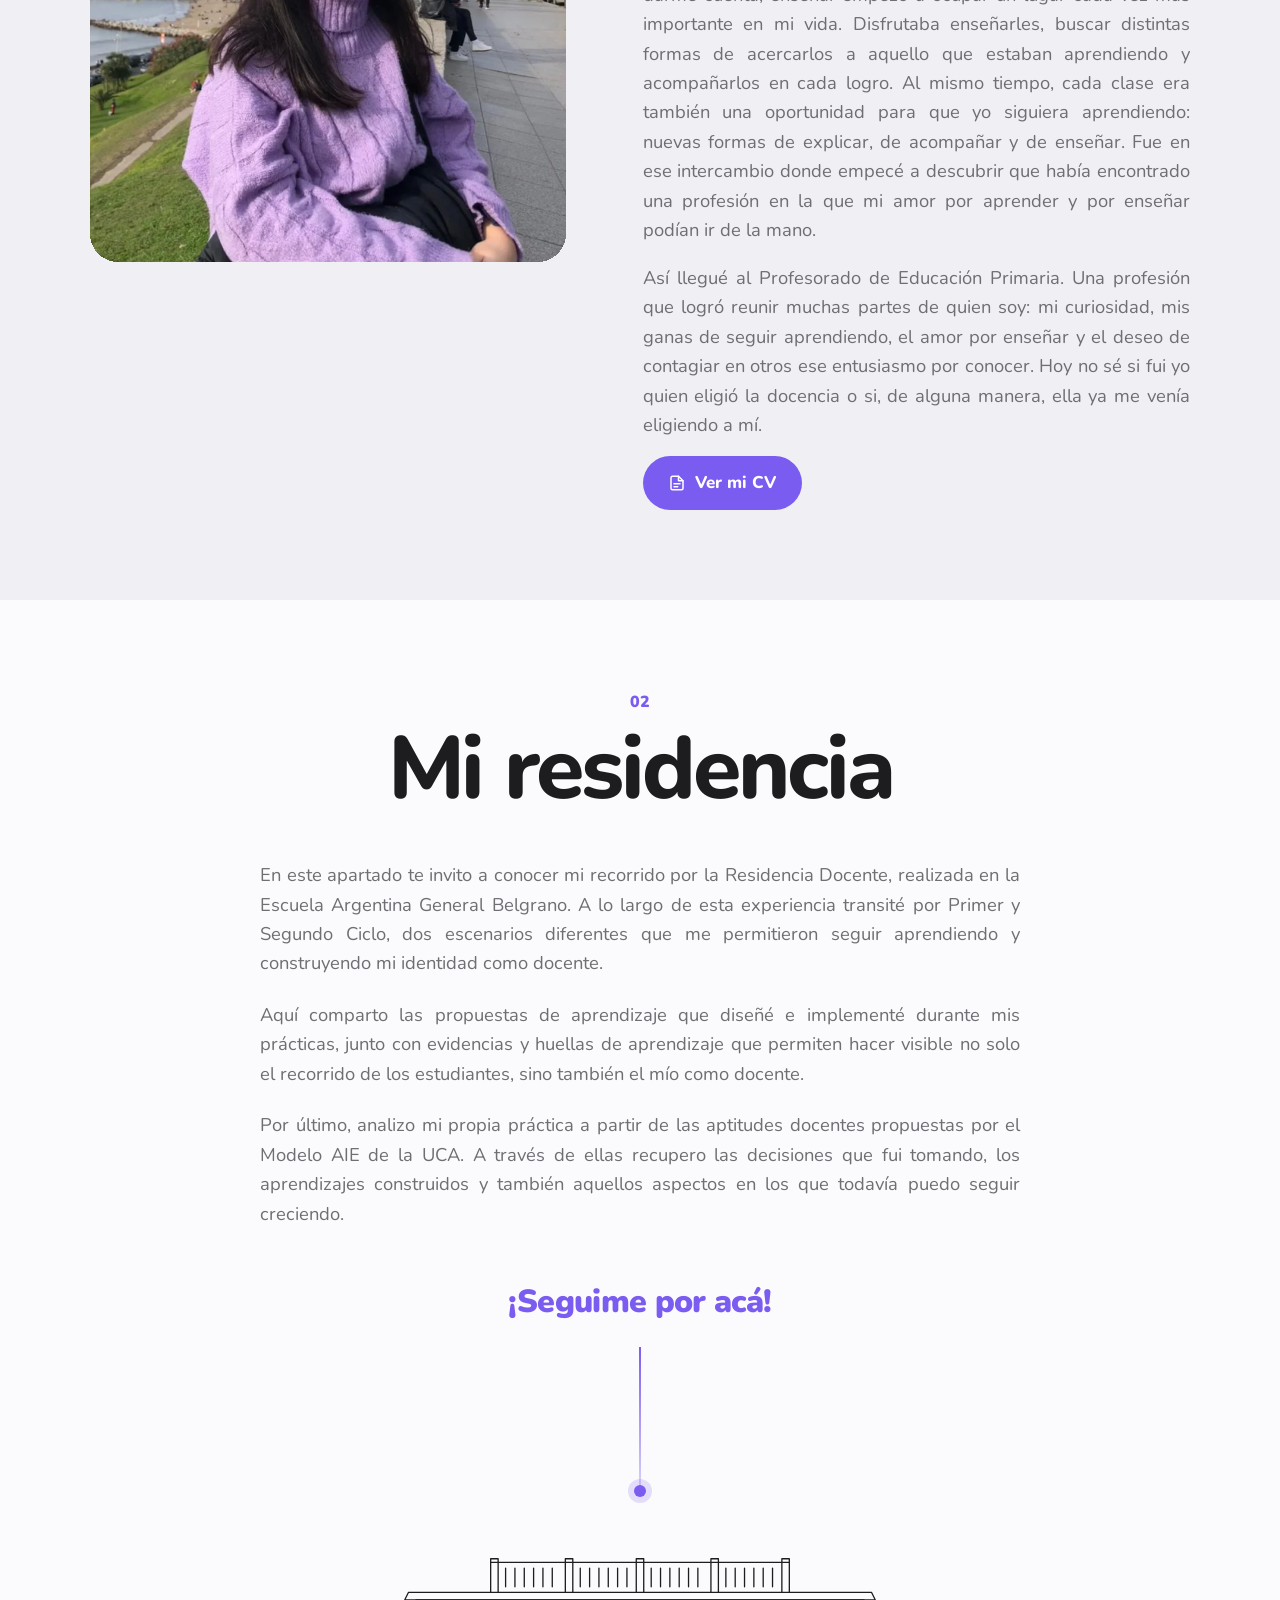
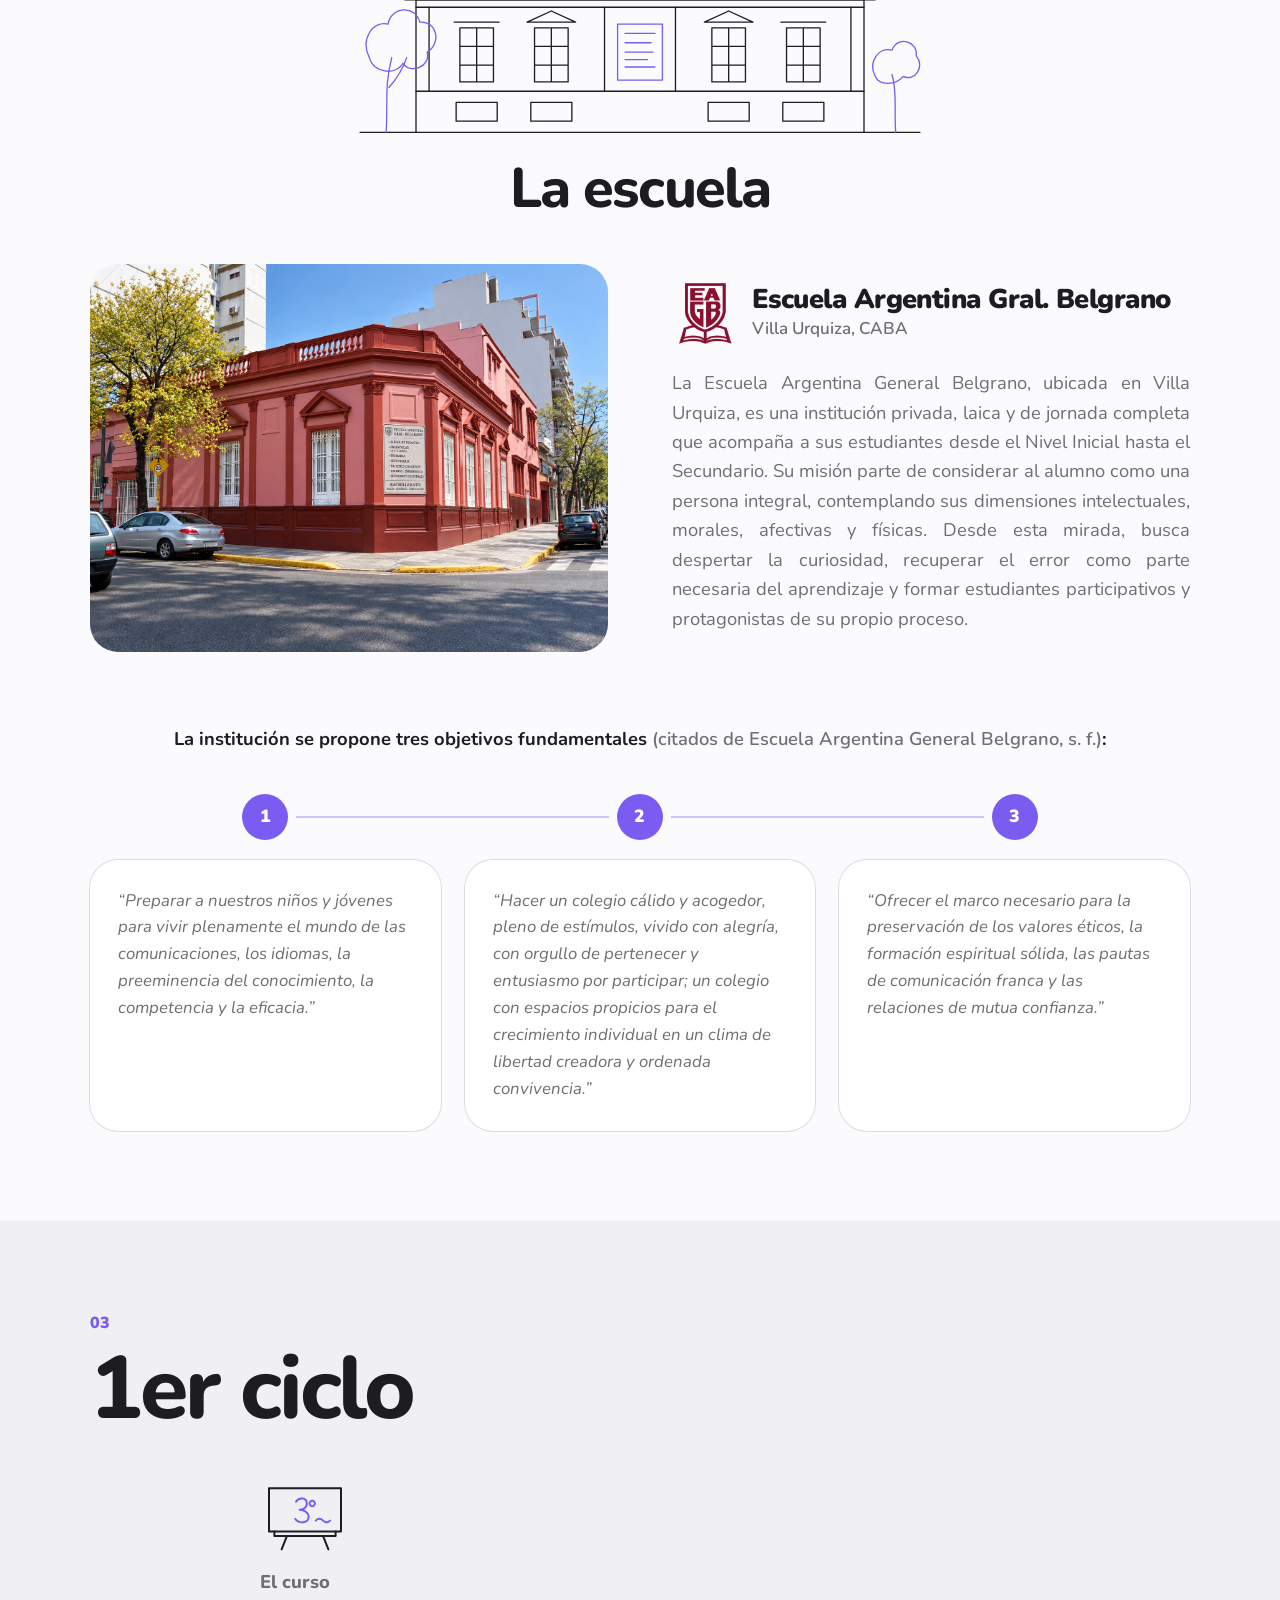
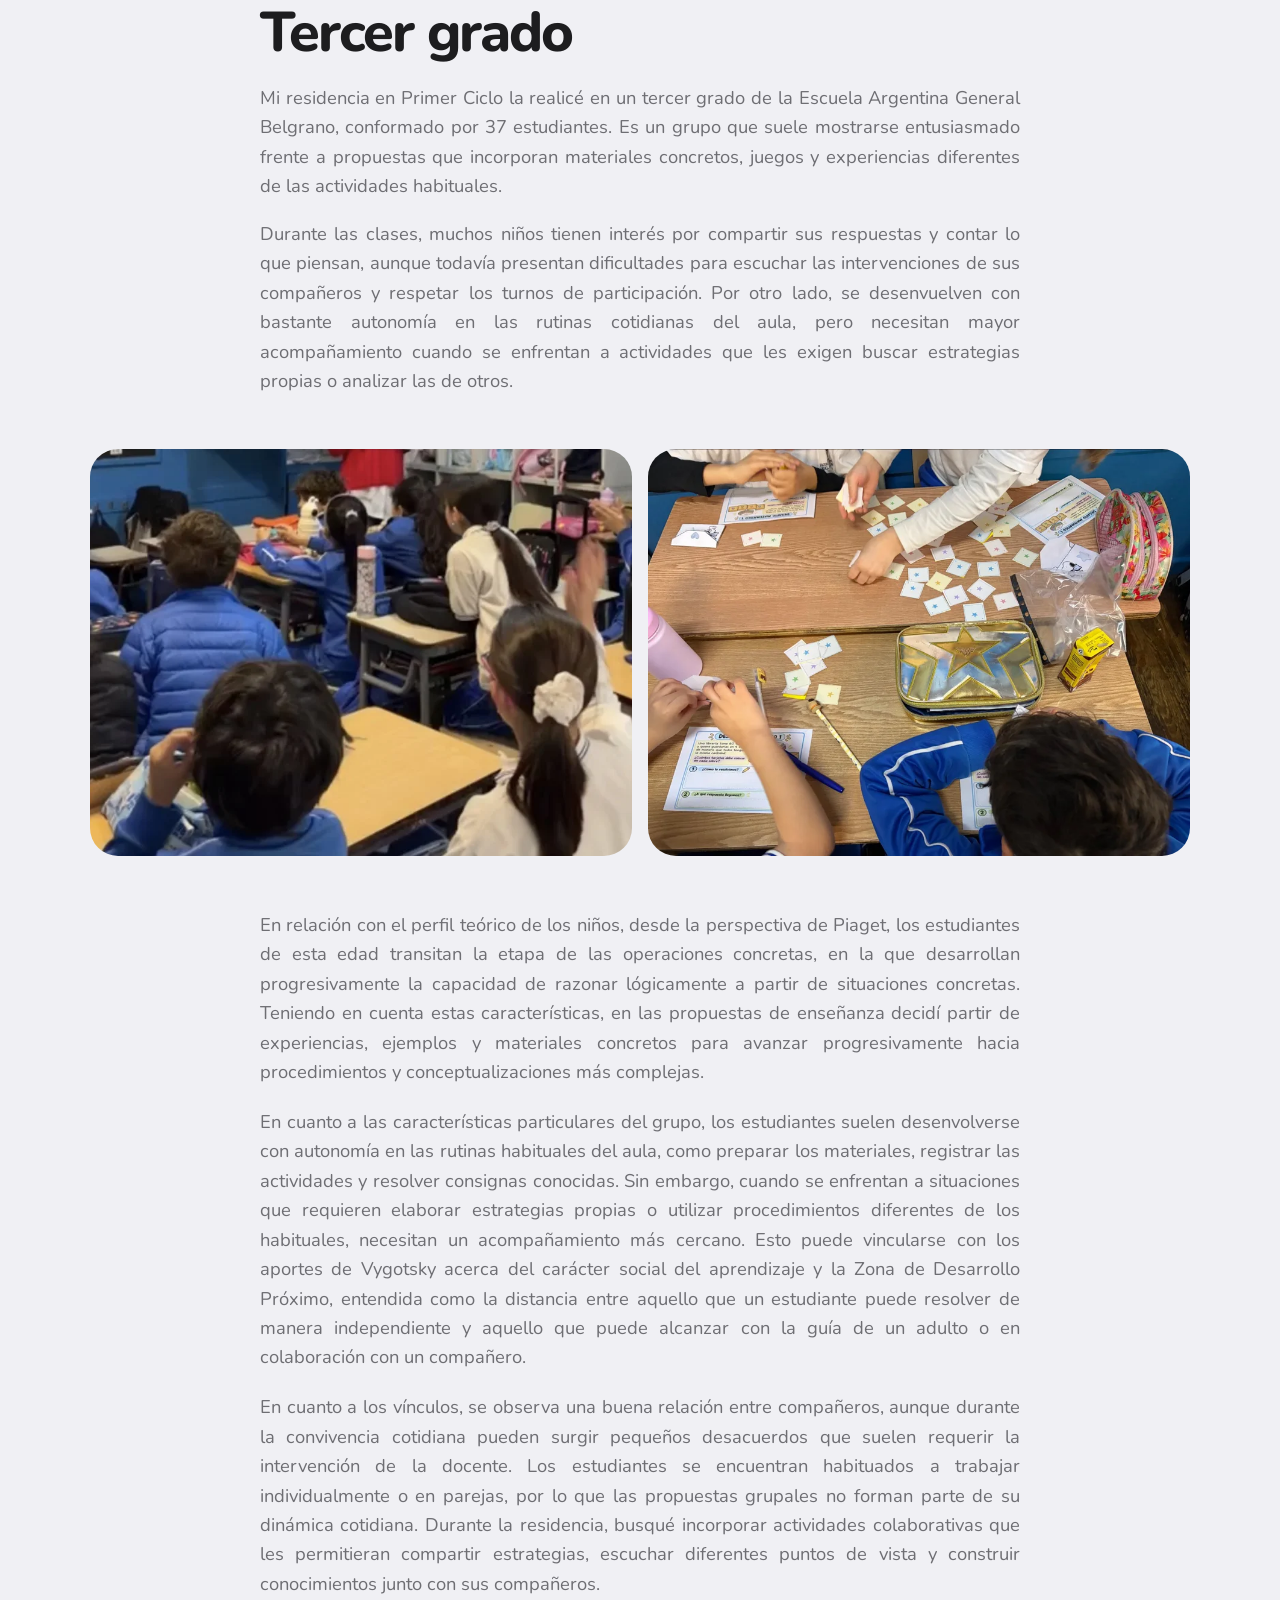
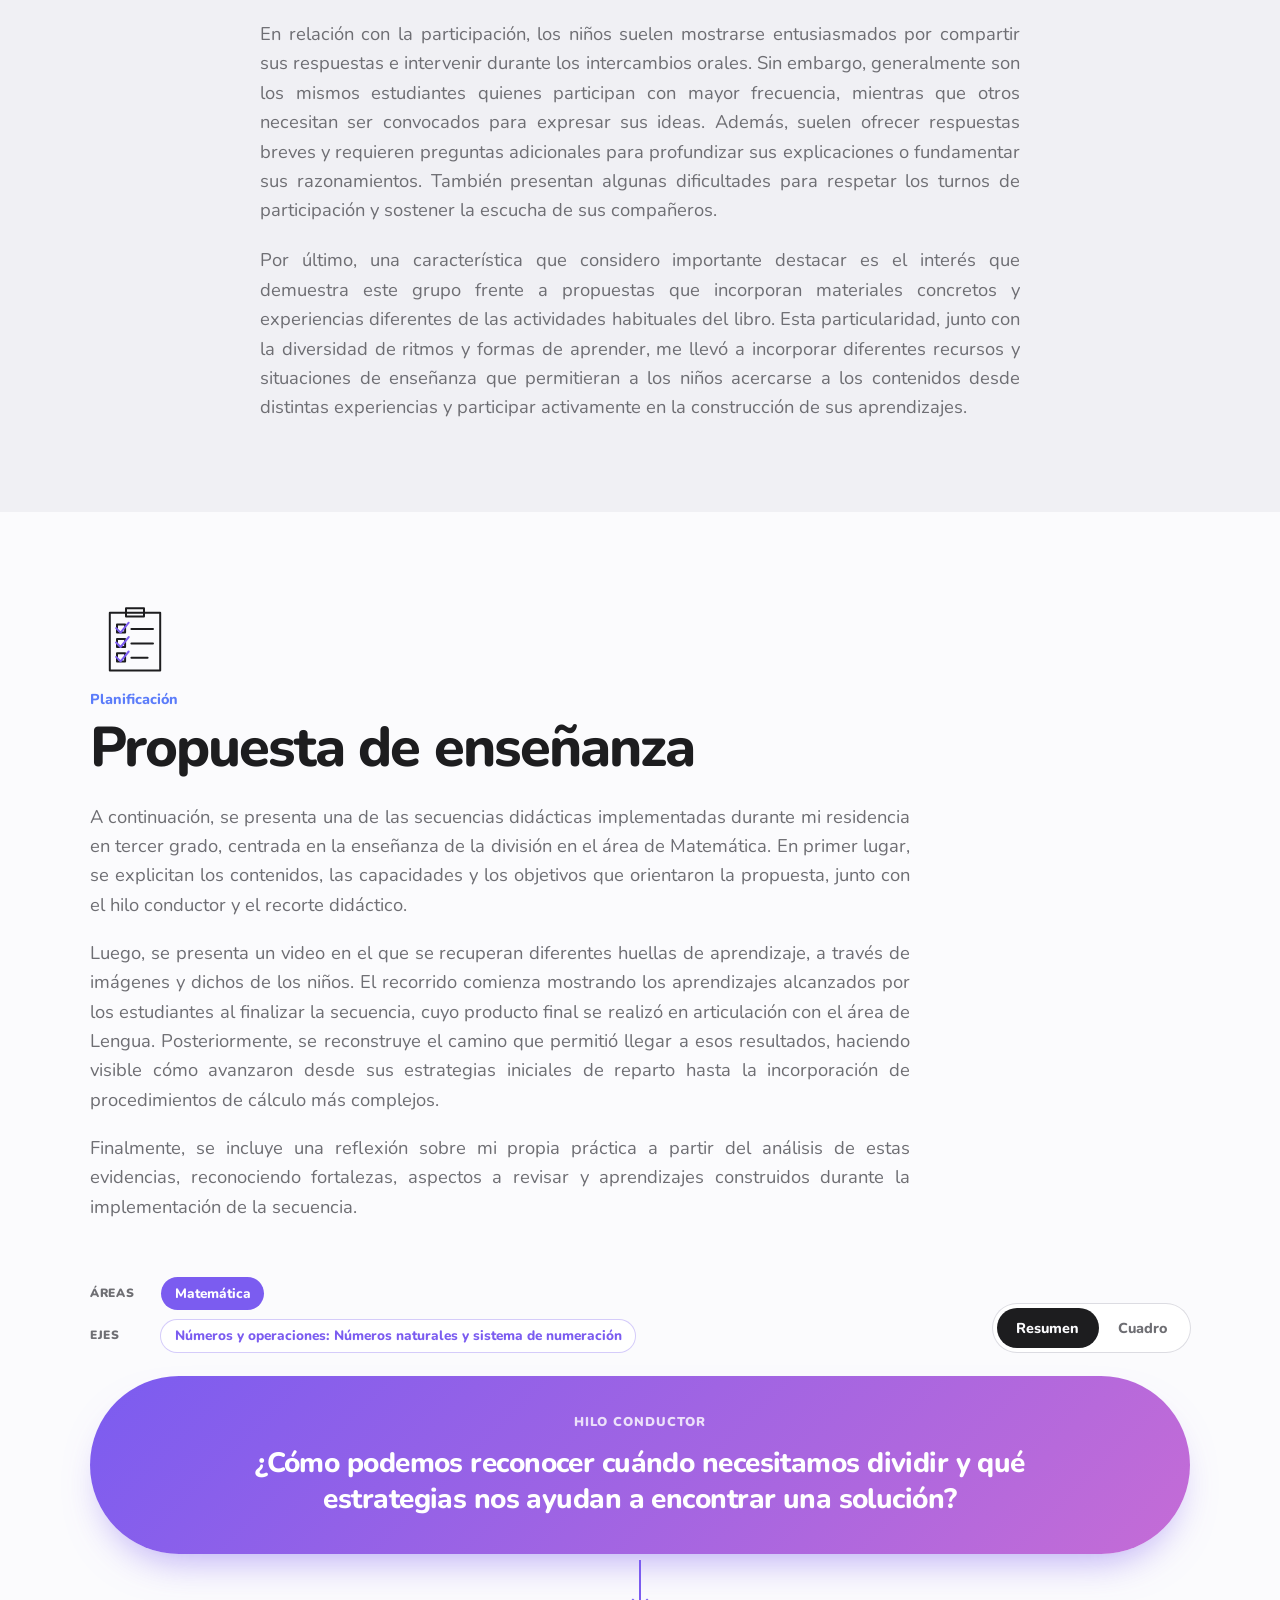
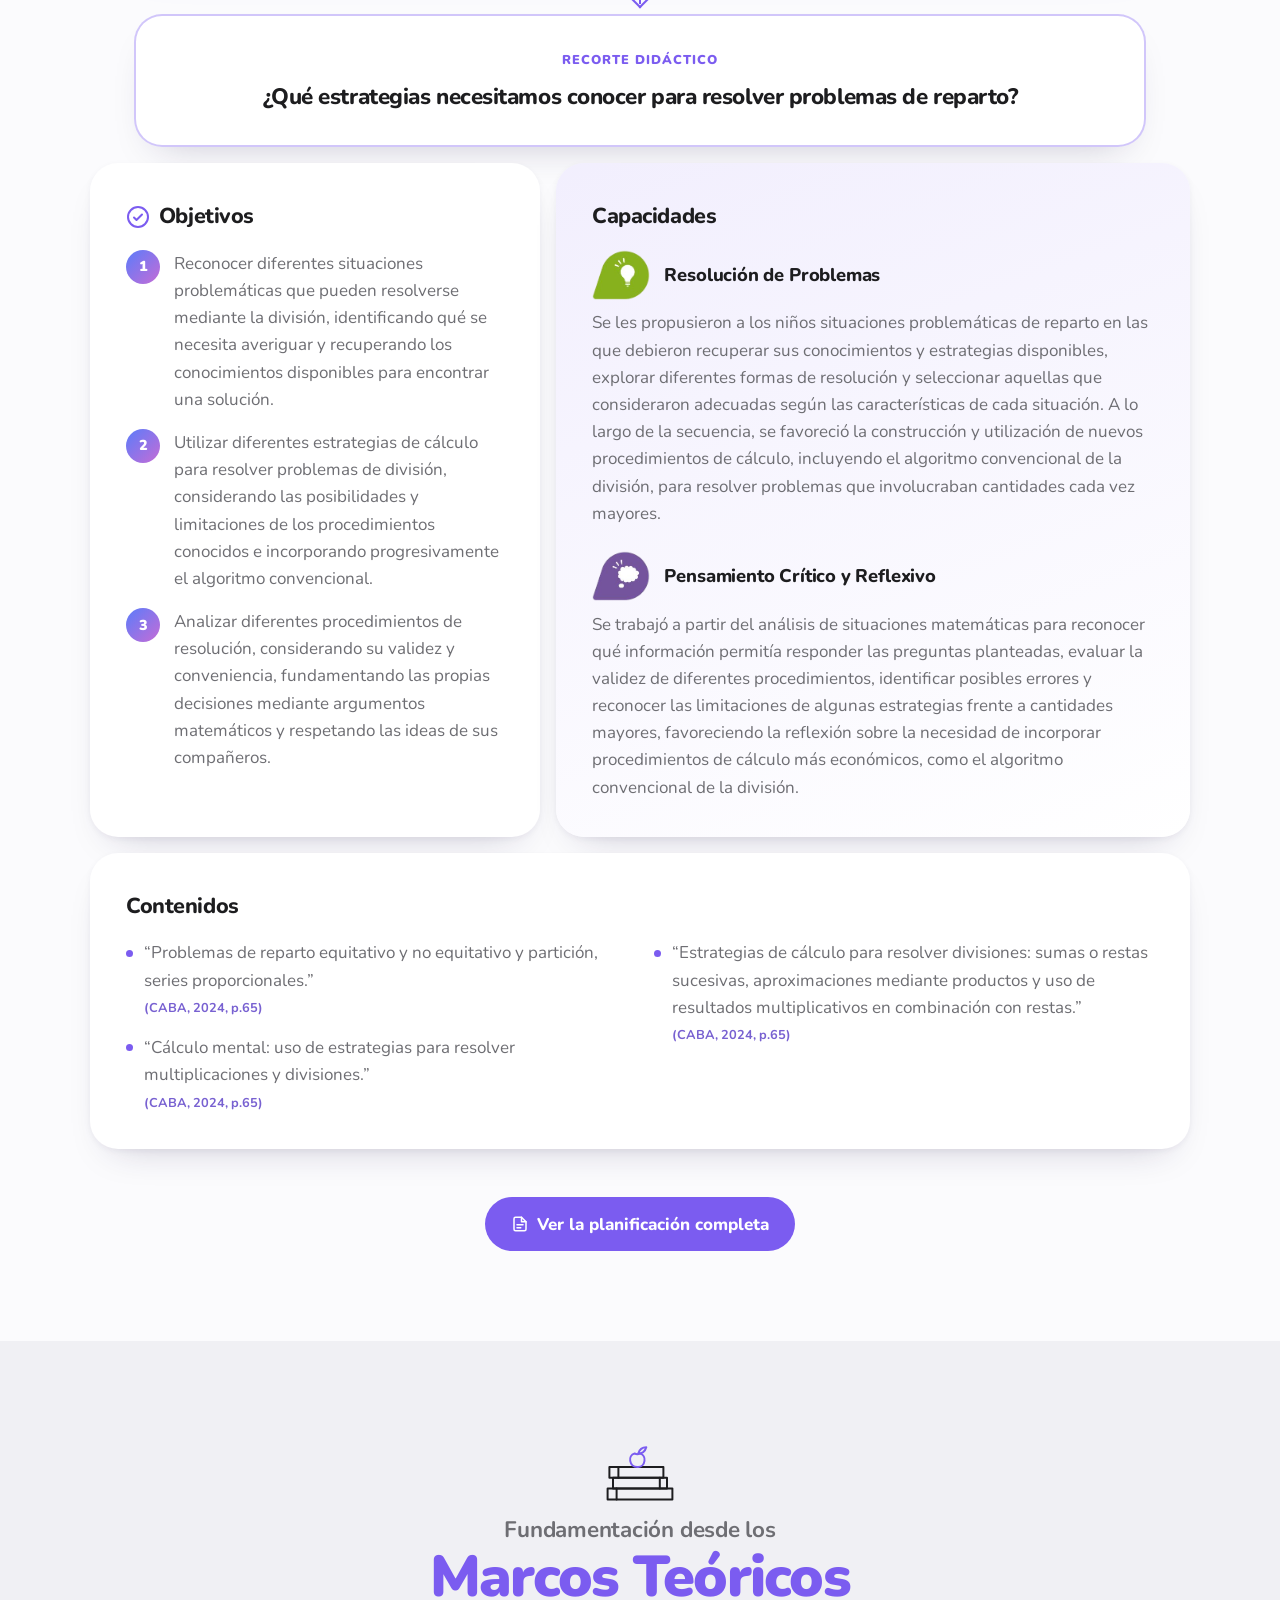
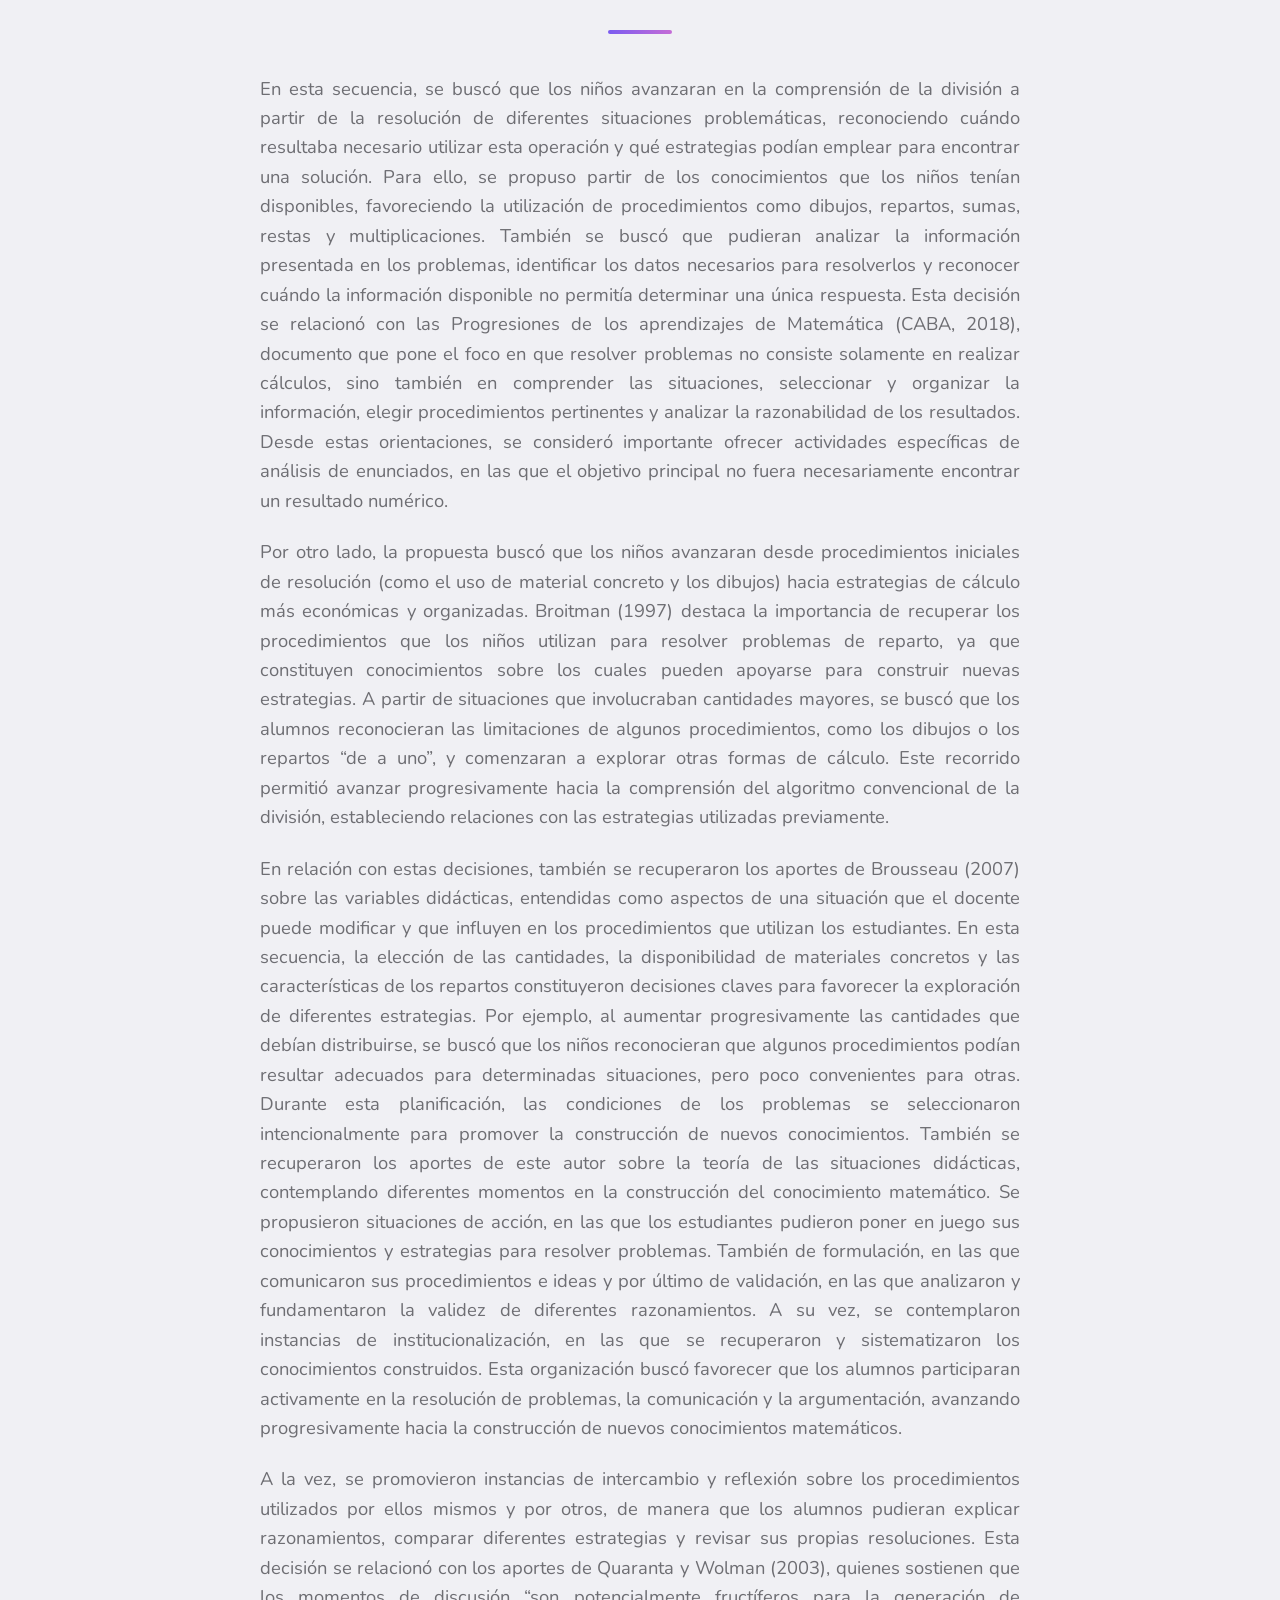
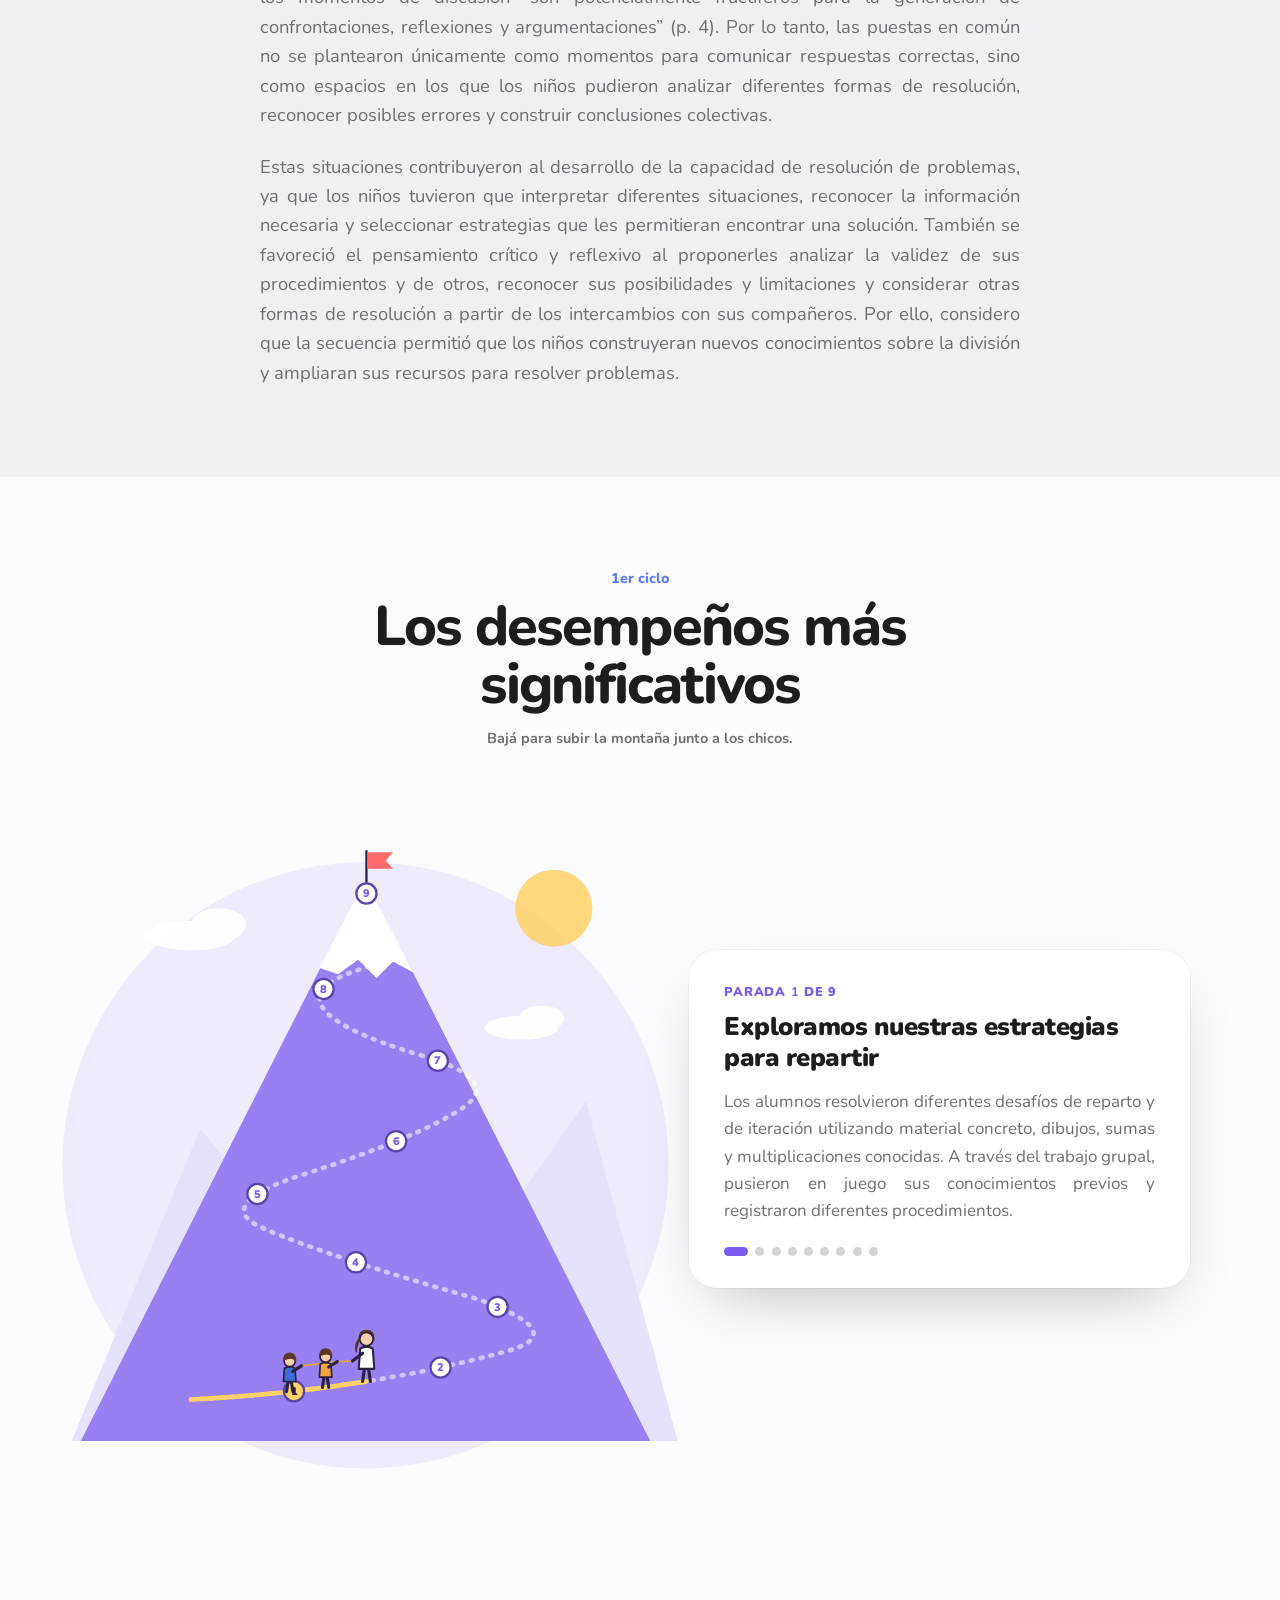
==== commit 589ebdc4: "1er ciclo: desempeños como montaña (la docente sube con los chicos), síntesis de 3er grado y amarill" ====
--- a/index.html
+++ b/index.html
@@ -12,7 +12,7 @@
   <link rel="preconnect" href="https://fonts.googleapis.com">
   <link rel="preconnect" href="https://fonts.gstatic.com" crossorigin>
   <link href="https://fonts.googleapis.com/css2?family=Nunito:wght@400;500;600;700;800;900&display=swap" rel="stylesheet">
-  <link rel="stylesheet" href="css/styles.css?v=158">
+  <link rel="stylesheet" href="css/styles.css?v=172">
 </head>
 <body>
 
@@ -281,15 +281,25 @@
             <div class="texto-justificado">
               <p class="fade">En esta secuencia, se buscó que los niños avanzaran en la comprensión de la división a partir de la resolución de diferentes situaciones problemáticas, reconociendo cuándo resultaba necesario utilizar esta operación y qué estrategias podían emplear para encontrar una solución. Para ello, se propuso partir de los conocimientos que los niños tenían disponibles, favoreciendo la utilización de procedimientos como dibujos, repartos, sumas, restas y multiplicaciones. También se buscó que pudieran analizar la información presentada en los problemas, identificar los datos necesarios para resolverlos y reconocer cuándo la información disponible no permitía determinar una única respuesta. Esta decisión se relacionó con las Progresiones de los aprendizajes de Matemática (CABA, 2018), documento que pone el foco en que resolver problemas no consiste solamente en realizar cálculos, sino también en comprender las situaciones, seleccionar y organizar la información, elegir procedimientos pertinentes y analizar la razonabilidad de los resultados. Desde estas orientaciones, se consideró importante ofrecer actividades específicas de análisis de enunciados, en las que el objetivo principal no fuera necesariamente encontrar un resultado numérico.</p>
               <p class="fade">Por otro lado, la propuesta buscó que los niños avanzaran desde procedimientos iniciales de resolución (como el uso de material concreto y los dibujos) hacia estrategias de cálculo más económicas y organizadas. Broitman (1997) destaca la importancia de recuperar los procedimientos que los niños utilizan para resolver problemas de reparto, ya que constituyen conocimientos sobre los cuales pueden apoyarse para construir nuevas estrategias. A partir de situaciones que involucraban cantidades mayores, se buscó que los alumnos reconocieran las limitaciones de algunos procedimientos, como los dibujos o los repartos “de a uno”, y comenzaran a explorar otras formas de cálculo. Este recorrido permitió avanzar progresivamente hacia la comprensión del algoritmo convencional de la división, estableciendo relaciones con las estrategias utilizadas previamente.</p>
-              <p class="fade">En relación con estas decisiones, también se recuperaron los aportes de Brousseau (2007) sobre las variables didácticas, entendidas como aspectos de una situación que el docente puede modificar y que influyen en los procedimientos que utilizan los estudiantes. En esta secuencia, la elección de las cantidades, la disponibilidad de materiales concretos y las características de los repartos constituyeron decisiones claves para favorecer la exploración de diferentes estrategias. Por ejemplo, al aumentar progresivamente las cantidades que debían distribuirse, se buscó que los niños reconocieran que algunos procedimientos podían resultar adecuados para determinadas situaciones, pero poco convenientes para otras. Durante esta planificación, las condiciones de los problemas se seleccionaron intencionalmente para promover la construcción de nuevos conocimientos.</p>
-              <p class="fade">Además, se promovieron instancias de intercambio y reflexión sobre los procedimientos utilizados por ellos mismos y por otros, de manera que los alumnos pudieran explicar razonamientos, comparar diferentes estrategias y revisar sus propias resoluciones. Esta decisión se relacionó con los aportes de Quaranta y Wolman (2003), quienes sostienen que los momentos de discusión “son potencialmente fructíferos para la generación de confrontaciones, reflexiones y argumentaciones” (p. 4). Por lo tanto, las puestas en común no se plantearon únicamente como momentos para comunicar respuestas correctas, sino como espacios en los que los niños pudieron analizar diferentes formas de resolución, reconocer posibles errores y construir conclusiones colectivas.</p>
+              <p class="fade">En relación con estas decisiones, también se recuperaron los aportes de Brousseau (2007) sobre las variables didácticas, entendidas como aspectos de una situación que el docente puede modificar y que influyen en los procedimientos que utilizan los estudiantes. En esta secuencia, la elección de las cantidades, la disponibilidad de materiales concretos y las características de los repartos constituyeron decisiones claves para favorecer la exploración de diferentes estrategias. Por ejemplo, al aumentar progresivamente las cantidades que debían distribuirse, se buscó que los niños reconocieran que algunos procedimientos podían resultar adecuados para determinadas situaciones, pero poco convenientes para otras. Durante esta planificación, las condiciones de los problemas se seleccionaron intencionalmente para promover la construcción de nuevos conocimientos. También se recuperaron los aportes de este autor sobre la teoría de las situaciones didácticas, contemplando diferentes momentos en la construcción del conocimiento matemático. Se propusieron situaciones de acción, en las que los estudiantes pudieron poner en juego sus conocimientos y estrategias para resolver problemas. También de formulación, en las que comunicaron sus procedimientos e ideas y por último de validación, en las que analizaron y fundamentaron la validez de diferentes razonamientos. A su vez, se contemplaron instancias de institucionalización, en las que se recuperaron y sistematizaron los conocimientos construidos. Esta organización buscó favorecer que los alumnos participaran activamente en la resolución de problemas, la comunicación y la argumentación, avanzando progresivamente hacia la construcción de nuevos conocimientos matemáticos.</p>
+              <p class="fade">A la vez, se promovieron instancias de intercambio y reflexión sobre los procedimientos utilizados por ellos mismos y por otros, de manera que los alumnos pudieran explicar razonamientos, comparar diferentes estrategias y revisar sus propias resoluciones. Esta decisión se relacionó con los aportes de Quaranta y Wolman (2003), quienes sostienen que los momentos de discusión “son potencialmente fructíferos para la generación de confrontaciones, reflexiones y argumentaciones” (p. 4). Por lo tanto, las puestas en común no se plantearon únicamente como momentos para comunicar respuestas correctas, sino como espacios en los que los niños pudieron analizar diferentes formas de resolución, reconocer posibles errores y construir conclusiones colectivas.</p>
               <p class="fade">Estas situaciones contribuyeron al desarrollo de la capacidad de resolución de problemas, ya que los niños tuvieron que interpretar diferentes situaciones, reconocer la información necesaria y seleccionar estrategias que les permitieran encontrar una solución. También se favoreció el pensamiento crítico y reflexivo al proponerles analizar la validez de sus procedimientos y de otros, reconocer sus posibilidades y limitaciones y considerar otras formas de resolución a partir de los intercambios con sus compañeros. Por ello, considero que la secuencia permitió que los niños construyeran nuevos conocimientos sobre la división y ampliaran sus recursos para resolver problemas.</p>
             </div>
           </div>
         </section>
 
+        <!-- Desempeños más significativos (se completa desde js/datos.js) -->
+        <section class="block desempenos" id="c1-desempenos" data-nav data-sec="desempenos">
+          <div class="path-head fade">
+            <p class="kicker">1er ciclo</p>
+            <h3 class="h-lg">Los desempeños más significativos</h3>
+            <p class="path__hint">Bajá para subir la montaña junto a los chicos.</p>
+          </div>
+          <div class="montana" id="montana"></div>
+        </section>
+
         <!-- Huellas de aprendizaje: en 1er ciclo son un video -->
-        <section class="block huellas" id="c1-huellas" data-nav data-sec="huellas">
+        <section class="block block--alt huellas" id="c1-huellas" data-nav data-sec="huellas">
           <div class="path-head fade">
             <svg class="garabato garabato--huellas fade" viewBox="0 0 100 80" aria-hidden="true"><g></g><g class="garabato__acento"><path pathLength="1" d="M17 66 a5 8 0 1 0 10 0 a5 8 0 1 0 -10 0 M16.5 55 a1.7 1.7 0 1 0 .01 0 M20.5 52.5 a1.7 1.7 0 1 0 .01 0 M24.5 52.5 a1.7 1.7 0 1 0 .01 0 M28 55 a1.7 1.7 0 1 0 .01 0" transform="rotate(20 22 66)" style="--d:0.0s"/><path pathLength="1" d="M37 52 a5 8 0 1 0 10 0 a5 8 0 1 0 -10 0 M36.5 41 a1.7 1.7 0 1 0 .01 0 M40.5 38.5 a1.7 1.7 0 1 0 .01 0 M44.5 38.5 a1.7 1.7 0 1 0 .01 0 M48 41 a1.7 1.7 0 1 0 .01 0" transform="rotate(-10 42 52)" style="--d:0.25s"/><path pathLength="1" d="M51 40 a5 8 0 1 0 10 0 a5 8 0 1 0 -10 0 M50.5 29 a1.7 1.7 0 1 0 .01 0 M54.5 26.5 a1.7 1.7 0 1 0 .01 0 M58.5 26.5 a1.7 1.7 0 1 0 .01 0 M62 29 a1.7 1.7 0 1 0 .01 0" transform="rotate(25 56 40)" style="--d:0.5s"/><path pathLength="1" d="M71 26 a5 8 0 1 0 10 0 a5 8 0 1 0 -10 0 M70.5 15 a1.7 1.7 0 1 0 .01 0 M74.5 12.5 a1.7 1.7 0 1 0 .01 0 M78.5 12.5 a1.7 1.7 0 1 0 .01 0 M82 15 a1.7 1.7 0 1 0 .01 0" transform="rotate(-5 76 26)" style="--d:0.75s"/></g></svg>
             <p class="kicker">1er ciclo</p>
@@ -299,14 +309,22 @@
         </section>
 
         <!-- Síntesis de la práctica reflexiva -->
-        <section class="block block--alt marco reflexion" id="c1-reflexion" data-nav data-sec="reflexion">
+        <section class="block marco reflexion" id="c1-reflexion" data-nav data-sec="reflexion">
           <div class="narrow">
             <svg class="garabato  fade" viewBox="0 0 100 80" aria-hidden="true"><g><path pathLength="1" d="M38 54 C24 44 26 18 50 16 C74 18 76 44 62 54 V62 H38 Z"/><path pathLength="1" d="M40 67 H60 M43 72 H57"/></g><g class="garabato__acento"><path pathLength="1" d="M45 54 V44 M55 54 V44 M45 44 q2.5 -6 5 0 q2.5 6 5 0"/><path pathLength="1" d="M50 3 V10 M24 12 L28 17 M76 12 L72 17 M15 32 H22 M78 32 H85"/></g></svg>
             <h3 class="marco__titulo fade"><span>Síntesis de la</span> <span class="destacado">Práctica Reflexiva</span></h3>
             <div class="texto-justificado">
-              <p class="fade"><span class="relleno">Lorem ipsum dolor sit amet, consectetur adipiscing elit, sed do eiusmod tempor incididunt ut labore et dolore magna aliqua. Ut enim ad minim veniam, quis nostrud exercitation ullamco laboris nisi ut aliquip ex ea commodo consequat. Duis aute irure dolor in reprehenderit in voluptate velit esse cillum dolore eu fugiat nulla pariatur. Excepteur sint occaecat cupidatat non proident, sunt in culpa qui officia deserunt mollit anim id est laborum.</span></p>
-              <p class="fade"><span class="relleno">Duis aute irure dolor in reprehenderit in voluptate velit esse cillum dolore eu fugiat nulla pariatur. Excepteur sint occaecat cupidatat non proident, sunt in culpa qui officia deserunt mollit anim id est laborum. Lorem ipsum dolor sit amet, consectetur adipiscing elit, sed do eiusmod tempor incididunt ut labore et dolore magna aliqua. Ut enim ad minim veniam, quis nostrud exercitation ullamco laboris nisi ut aliquip ex ea commodo consequat.</span></p>
-              <p class="fade"><span class="relleno">Lorem ipsum dolor sit amet, consectetur adipiscing elit, sed do eiusmod tempor incididunt ut labore et dolore magna aliqua. Ut enim ad minim veniam, quis nostrud exercitation ullamco laboris nisi ut aliquip ex ea commodo consequat.</span></p>
+              <p class="fade">Al analizar las huellas de aprendizaje de tercer grado, considero que uno de los aspectos más logrados de la secuencia de Matemática fue la progresión que realizaron los estudiantes en sus estrategias para resolver problemas de división. Mientras que en las primeras clases predominaban los dibujos, el uso del material concreto y las sumas sucesivas, hacia el final la mayoría logró utilizar el algoritmo convencional de la división de manera autónoma. Esta comparación me permitió reconocer que el recorrido propuesto favoreció la construcción progresiva de nuevos procedimientos, recuperando los conocimientos que los niños tenían disponibles.</p>
+              <p class="fade">Las primeras huellas me permitieron identificar tanto los conocimientos disponibles como algunas dificultades en torno a la redacción de los problemas que no había anticipado. En los problemas de reparto, muchos niños recurrieron a representaciones gráficas y uso del material concreto, mientras que otros utilizaron sumas o recuperaron resultados de la multiplicación para explicar la división. Sin embargo, en el problema de la rana, varios estudiantes contaron las marcas de la recta numérica en lugar de interpretar los saltos de cinco en cinco. Esta dificultad me llevó a detener la actividad y realizar una explicación colectiva. Al revisar lo ocurrido, considero que podría haber formulado la consigna con mayor claridad y anticipado cómo interpretarían la representación. Por último, las estrategias observadas en esta clase me llevaron a priorizar los problemas de reparto antes de avanzar hacia otros sentidos de la división, ya que consideraba que las estrategias que utilizaban los niños eran poco económicas, y debía dedicarme a ampliarlas. Valoro haber tomado esta decisión a partir de las producciones de los niños, porque permitió dedicar más tiempo a los conocimientos que necesitaban fortalecer.</p>
+              <p class="fade">Uno de los avances que más valoro se observa en las huellas del problema de repartir 90 libros entre 6 estantes. Si bien los dibujos continuaban siendo una estrategia válida, los propios estudiantes comenzaron a reconocer que, frente a cantidades mayores, este procedimiento resultaba poco conveniente. Esto quedó reflejado en los tickets de salida del 19 de octubre donde algunos señalaron que dibujar les llevaba demasiado tiempo. Considero que estas respuestas muestran un aprendizaje importante en donde los niños comenzaron a evaluar la conveniencia de sus estrategias. Esto se relaciona con Broitman (1997), quien sostiene que los conocimientos de los niños "son el punto de apoyo hacia el algoritmo convencional" (p. 49). La progresión hacia la descomposición aditiva y, posteriormente, el algoritmo convencional recuperó esos procedimientos iniciales y permitió avanzar hacia formas de cálculo más económicas.</p>
+              <p class="fade">Las producciones de las clases siguientes mostraron que los estudiantes comenzaron a utilizar la descomposición aditiva, recuperando sus conocimientos sobre las tablas de multiplicar para resolver divisiones mediante cantidades más pequeñas. Sin embargo, cuando incorporé un problema con resto, aparecieron dificultades para interpretar qué hacer con la cantidad que no podía repartirse completamente. En ese momento intenté acompañar la resolución mediante una explicación colectiva, pero posteriormente decidí continuar trabajando con divisiones exactas para que los niños pudieran afianzar esta nueva estrategia. Las producciones de práctica posteriores mostraron avances, ya que lograron resolver correctamente las divisiones utilizando la descomposición aditiva. Una vez que habían adquirido mayor seguridad con este procedimiento, propuse divisiones con cantidades progresivamente mayores. Durante el intercambio del 2 de noviembre, comenzaron a reconocer las limitaciones de esta nueva estrategia adquirida. Algunos niños señalaron que “con los números chiquitos era más fácil separarlos para dividir”, mientras que otros expresaron “Tenemos que hacer un montón de cuentas para llegar al resultado”. Puedo decir que estas expresiones muestran un avance importante, porque los propios estudiantes comenzaron a cuestionar la conveniencia de los procedimientos que habían aprendido y a reconocer la necesidad de encontrar una estrategia más económica. Esto permitió dar sentido a la introducción del algoritmo de la división. Finalmente, las producciones del 4 de noviembre me permitieron reconocer que la mayoría ya lograba utilizarlo de manera autónoma. En los tickets de salida de esa misma clase, los niños identificaron conocimientos que consideraban importantes para resolver divisiones, como utilizar la tabla pitagórica, recurrir a las multiplicaciones y reconocer los pasos del procedimiento. Estas respuestas me permitieron observar que, además de aplicar el algoritmo, comenzaban a reconocer los conocimientos y las acciones necesarios para llevarlo adelante.</p>
+              <p class="fade">Otra fortaleza que reconozco fue haber incorporado situaciones que exigían interpretar y analizar la información de los problemas, además de realizar cálculos. Las huellas mostraron que los estudiantes comenzaron a identificar datos necesarios, innecesarios e insuficientes, aunque tuvieron mayores dificultades cuando debían formular nuevas preguntas a partir de la información disponible. Uno de los momentos que más me sorprendió surgió durante el problema de distribuir 48 estudiantes entre cuatro combis. Aunque varios habían calculado que corresponderían 12 estudiantes por vehículo, una alumna señaló: “No sabemos cuántos asientos tiene, entonces no podemos dividir porque no sabemos si entran”. Decidí recuperar su intervención y preguntar al resto del grupo qué opinaba. Frente a esto, otro estudiante sostuvo que “en las combis promedio entran 15 personas, entonces como el resultado es 12 era obvio que entraban, no hacía falta aclarar los asientos”. Este intercambio permitió confrontar dos interpretaciones. Mientras una alumna cuestionaba la información disponible, su compañero recurría a un conocimiento de la vida cotidiana para justificar el resultado. Considero que esta situación permitió avanzar en el análisis de los datos y en la fundamentación de las respuestas, recuperando también el interés del grupo por participar oralmente. Sin embargo, sus dificultades para escuchar otras posiciones y desarrollar argumentos hicieron necesarias mis intervenciones para sostener el intercambio. Quaranta y Wolman (2003) señalan que los momentos de discusión “son potencialmente fructíferos para la generación de confrontaciones, reflexiones y argumentaciones” (p. 4). Por lo tanto, destaco el haber recuperado una pregunta que no había anticipado, porque permitió que los niños revisaran la información disponible y consideraran las condiciones necesarias para interpretarla en el contexto del problema.</p>
+              <p class="fade">Las huellas del 5 de noviembre me permitieron reconocer avances en cuanto al logro de los objetivos propuestos. En la primera situación, varios estudiantes identificaron que Martina había utilizado las 72 galletitas de vainilla, cuando el problema pedía repartir únicamente las 64 de chocolate. En la segunda, reconocieron que la descomposición aditiva de Lucas era correcta y algunos pudieron justificarlo explicando que había realizado adecuadamente las divisiones parciales y sumado sus resultados. La tercera situación mostró diferentes formas de analizar un error en el algoritmo convencional. Por un lado un estudiante señaló que el resultado debía ser 34 libros por estante, mientras que otro identificó una inconsistencia en el cálculo al escribir “2 × 3 no me da 8”. Estas producciones muestran que los niños habían avanzado en la selección de datos y en la identificación de errores matemáticos, pero que algunas justificaciones ofrecían respuestas más generales (el da 34, termina explicando el resultado, pero no el error de la estudiante de manera más profunda). Esto se relaciona con una dificultad que había identificado en el grupo, ya que muchos estudiantes necesitaban preguntas adicionales para desarrollar sus razonamientos y colocarlos por escrito. Considero que podría haber aprovechado aún más estas diferencias para comparar las explicaciones y analizar cuáles permitían comprender el error y cuáles necesitaban ampliarse. Esto habría favorecido una argumentación escrita más precisa y además, enriquecer el debate oral.</p>
+              <p class="fade">Un aspecto que considero que podría mejorar se relaciona con las estrategias de evaluación utilizadas durante la secuencia de Matemática. Si bien los tickets de salida y los debates orales me permitieron reconocer los aprendizajes de los estudiantes, podría haber incorporado otras instancias de evaluación. Por ejemplo, en los tickets del 4 de noviembre, los niños identificaron conocimientos importantes para resolver divisiones, como utilizar la tabla pitagórica, recurrir a las multiplicaciones y reconocer los pasos del algoritmo. Estas respuestas muestran que podían recuperar y expresar conocimientos construidos durante la secuencia. Sin embargo, hubiera sido interesante proponerles comparar sus primeras resoluciones con las últimas para reconocer qué estrategias habían aprendido, cuáles les resultaban más convenientes y por qué. Esto habría permitido que los estudiantes participaran más activamente en la evaluación de sus avances y me habría ofrecido nuevas evidencias sobre sus aprendizajes.</p>
+              <p class="fade">Por otra parte en Lengua, las huellas también me permitieron reconocer una progresión en la comprensión de los cuentos y en la producción escrita. En las primeras clases, a partir de la lectura de “El zapatero y los duendes”, los estudiantes realizaron la rutina Color–Símbolo–Imagen y propusieron finales alternativos. Sus producciones mostraron que podían recuperar elementos del relato, expresar sus interpretaciones e imaginar nuevas situaciones a partir de lo leído. Posteriormente, al identificar el inicio, el nudo y el desenlace, comenzaron a reconocer cómo se organizaban los acontecimientos y qué función cumplía cada momento dentro de la narración. Considero que estos conocimientos fueron importantes para las producciones finales, en las que tuvieron que construir sus propias historias. También valoro haber incorporado recursos como el kamishibai, la ambientación y la lectura con voces diferenciadas, teniendo en cuenta el entusiasmo que este grupo mostraba frente a propuestas diferentes de las actividades habituales. Recuperando los aportes de Borzone (2010) sobre la mediación del adulto durante la lectura, considero que estos recursos y los intercambios favorecieron la participación y la construcción de interpretaciones. Sin embargo, podría haber anticipado el significado de algunas palabras complejas, como “furtivamente” o “diligente”, para ofrecer mayores herramientas de comprensión.</p>
+              <p class="fade">Otro aprendizaje que pude reconocer en las huellas fue la comprensión de las características de los textos instructivos. En los tickets del 3 de noviembre, los alumnos identificaron la importancia de organizar los pasos y utilizar indicaciones claras para que otra persona pudiera realizar una tarea. Estas respuestas muestran que comenzaron a reconocer la finalidad comunicativa de este tipo de textos, un conocimiento que posteriormente recuperaron en sus producciones finales. Este trabajo también permitió relacionar la reflexión sobre los verbos (en este caso, la utilización del infinitivo) con situaciones concretas de lectura y escritura, recuperando los aportes de Camps y Zayas (2004) sobre la importancia de enseñar la gramática vinculada con los usos de la lengua.</p>
+              <p class="fade">Las producciones finales del 6 de noviembre fueron una de las huellas que más me sorprendieron porque me permitieron reconocer cómo los niños recuperaron e integraron distintos aprendizajes de la secuencia. Al escribir nuevas historias protagonizadas por los duendes, los alumnos lograron construir conflictos y desenlaces coherentes con los acontecimientos narrados, incorporando ideas creativas. Esto me permitió observar un avance respecto de las primeras clases, en las que habían trabajado sobre la identificación del inicio, el nudo y el desenlace de un cuento, ya que ahora podían utilizar esos conocimientos para organizar sus propias narraciones. Por otro lado, en las cartas que acompañaban sus relatos, lograron ordenar las instrucciones y explicar con precisión los pasos necesarios para realizar el algoritmo de la división. Considero que estas producciones reflejan avances en relación con los objetivos de Lengua, porque los estudiantes pudieron aplicar sus conocimientos sobre la estructura narrativa y las características de los textos instructivos en una situación de escritura diferente de las anteriores. Además, la articulación con Matemática me permitió reconocer que no solo habían aprendido a resolver divisiones mediante el algoritmo convencional, sino que también podían comunicar por escrito cómo realizar el procedimiento para que otra persona pudiera comprenderlo. Esto último me parece importante, porque explicar un procedimiento exige “reorganizar” los conocimientos adquiridos y seleccionar qué información necesita conocer el otro para realizar determinadas acciones. Puedo afirmar que esta evidencia muestra una “reversibilidad” en el uso del conocimiento del algoritmo, ya que demostraron que pudieron más que solo ejecutarlo al comunicarlo en un texto instructivo de forma precisa.</p>
+              <p class="fade">Para finalizar, considero que las huellas de tercer grado me permitieron reconocer avances importantes en relación con los objetivos y las capacidades que me había propuesto desarrollar. En Matemática, los estudiantes ampliaron sus estrategias de resolución y comenzaron a analizar con mayor precisión los procedimientos propios y ajenos, mientras que en Lengua lograron recuperar conocimientos sobre los cuentos narrativos y los textos instructivos para elaborar sus producciones finales. Valoro haber construido propuestas coherentes con los aprendizajes que buscaba promover y haber tomado decisiones a partir de las respuestas de los niños. Sin embargo, también reconozco que necesito seguir fortaleciendo la anticipación de dificultades, las oportunidades para desarrollar argumentos más completos y los espacios destinados a la autoevaluación y revisión de las producciones.</p>
             </div>
           </div>
         </section>
@@ -447,7 +465,7 @@
             <p class="fade">El análisis de las huellas también me permitió reconocer aspectos que necesito seguir trabajando. Uno de ellos se relaciona con una característica específica de este grupo en la cual a los estudiantes les resultaba más sencillo expresar y desarrollar sus razonamientos oralmente que hacerlo por escrito. Esto se hizo visible en la clase sobre las transformaciones de la Revolución Industrial. Al observar que los cuadros contenían respuestas poco desarrolladas, recurrí a preguntas durante el intercambio oral y allí aparecieron explicaciones y relaciones mucho más ricas. Esta situación me permitió volver sobre esta característica que había identificado durante el diagnóstico del grupo porque si bien había contemplado las dificultades de expresión escrita al planificar actividades con diferentes formas de registro, las producciones de esta clase me mostraron que ofrecer estos recursos no era suficiente por sí solo. La comparación entre los cuadros escritos y las explicaciones orales me permitió reconocer la necesidad de acompañar más explícitamente el pasaje de una forma de expresión a la otra. Considero que haber recuperado la oralidad fue una decisión adecuada porque me permitió acceder a lo que habían comprendido, pero hoy pienso que tendría que haber dado un paso más y utilizar ese intercambio para andamiar la escritura. Podríamos haber vuelto colectivamente sobre alguna respuesta y preguntarnos: “¿Esto que escribimos refleja todo lo que acabamos de explicar?”, “¿Qué información nos falta?” o “¿Una persona que no conoce el tema podría comprender nuestra explicación?”. De esta manera, la oralidad no hubiera funcionado solamente como otra forma de mostrar lo aprendido, sino como un punto de apoyo para enriquecer aquello que les resultaba más difícil expresar por escrito.</p>
             <p class="fade">También reconozco como una cuestión a mejorar algunas decisiones vinculadas con la evaluación. En la clase sobre actores sociales, por ejemplo, los tickets de salida no siempre permitieron construir la explicación general que buscaba, ya que varios estudiantes se centraron en el actor particular que habían investigado. Hoy reformularía esa consigna y acompañaría más la construcción de esa generalización. Además, al revisar toda la secuencia me di cuenta que hubo una presencia importante de producciones grupales. El intercambio entre pares fue valioso, pero hubiera sido necesario incorporar algunas instancias individuales durante el recorrido que me permitieran reconocer con mayor precisión qué relaciones podía establecer cada estudiante de manera autónoma, especialmente antes de llegar al producto final.</p>
             <p class="fade">Por otro lado, considero que las infografías reflejan el trabajo realizado en torno a los objetivos que me propuse para la secuencia y muestran cómo los estudiantes recuperaron contenidos abordados a lo largo del recorrido. Sin embargo, considero que podría haber destinado más tiempo al proceso de retroalimentación entre pares. Las huellas muestran que algunos grupos realizaron observaciones muy concretas, mientras que otras devoluciones fueron más generales y que no todas las sugerencias recibidas se reflejaron posteriormente en las versiones finales. Si volviera a implementar esta propuesta, enseñaría de manera más explícita cómo realizar una retroalimentación y agregaría un momento posterior para que cada grupo pudiera analizarla y decidir qué sugerencias tomar, cuáles no y por qué.</p>
-            <p class="fade">Para finalizar esta reflexión, esta secuencia también significó un aprendizaje importante para mí en relación con la enseñanza articulada de las Ciencias Naturales y las Ciencias Sociales. La preparación de las clases me llevó a profundizar contenidos de ambas áreas que no recordaba o que necesitaba volver a estudiar y me permitió reconocer la importancia de conocerlos en profundidad para poder seleccionar fuentes, formular buenas preguntas y acompañar las explicaciones de los estudiantes. En este sentido, uno de los aprendizajes que más valoro fue haber trabajado a partir de una pregunta investigable y haber acompañado a los chicos en la construcción de una hipótesis que orientara el recorrido. Esto se relaciona con lo planteado por Gellon (2005), quien sostiene que formular preguntas es una habilidad que debe desarrollarse y que las hipótesis se construyen a partir de la experiencia previa y los datos disponibles. Además, considero valioso haber sostenido el trabajo con distintas fuentes y haber incorporado la perspectiva del desarrollo sostenible. Esto me permitió implementar una idea que Rodríguez y Rodríguez Villoldo (2025) desarrollan en relación con la enseñanza de las Ciencias Sociales, las fuentes constituyen un modo de conocer la realidad social y su trabajo requiere explorarlas y analizarlas, mientras que las buenas preguntas deben permitir ir más allá de la recuperación de información para construir posiciones propias y fundamentadas. En este sentido, considero que la secuencia no terminó solamente en comprender cómo las actividades humanas transforman la atmósfera, sino que permitió avanzar hacia la pregunta por las alternativas posibles para satisfacer nuestras necesidades de manera sostenible. Este trabajo resultó importante para mí porque permitió que los estudiantes pudieran analizar distintas posibilidades, considerar las responsabilidades de diferentes actores desde distintas fuentes y comenzar a construir una posición fundamentada frente a la problemática ambiental.</p>
+            <p class="fade">Para finalizar esta reflexión, esta secuencia también significó un aprendizaje importante para mí en relación con la enseñanza articulada de las Ciencias Naturales y las Ciencias Sociales. La preparación de las clases me llevó a profundizar contenidos de ambas áreas que no recordaba o que necesitaba volver a estudiar y me permitió reconocer la importancia de conocerlos en profundidad para poder seleccionar fuentes, formular buenas preguntas y acompañar las explicaciones de los estudiantes. En este sentido, uno de los aprendizajes que más valoro fue haber trabajado a partir de una pregunta investigable y haber acompañado a los chicos en la construcción de una hipótesis que orientara el recorrido, al volver sobre lo planteado por Gellon (2005), quien sostiene que formular preguntas es una habilidad que debe desarrollarse y que las hipótesis se construyen a partir de la experiencia previa y los datos disponibles. Además, considero valioso haber sostenido el trabajo con distintas fuentes y haber incorporado la perspectiva del desarrollo sostenible. Esto me permitió implementar una idea que Rodríguez y Rodríguez Villoldo (2025) desarrollan en relación con la enseñanza de las Ciencias Sociales, las fuentes constituyen un modo de conocer la realidad social y su trabajo requiere explorarlas y analizarlas, mientras que las buenas preguntas deben permitir ir más allá de la recuperación de información para construir posiciones propias y fundamentadas. En este sentido, considero que la secuencia no terminó solamente en comprender cómo las actividades humanas transforman la atmósfera, sino que permitió avanzar hacia la pregunta por las alternativas posibles para satisfacer nuestras necesidades de manera sostenible. Este trabajo resultó importante para mí porque permitió que los estudiantes pudieran analizar distintas posibilidades, considerar las responsabilidades de diferentes actores desde distintas fuentes y comenzar a construir una posición fundamentada frente a la problemática ambiental.</p>
             <p class="fade">Para mis futuras prácticas, me gustaría conservar esta forma de enseñar ambas áreas de manera articulada, fortaleciendo especialmente el andamiaje de la escritura, las evidencias individuales y los espacios destinados a revisar y mejorar las propias producciones.</p>
           </div>
         </div>
@@ -541,14 +559,14 @@
 
       <footer class="footer">
         <span>Florencia Pérez Fernández · Residencia Docente 2026</span>
-        <span>[Instituto / Facultad] — [Cátedra]</span>
+        <span>UCA</span>
       </footer>
     </div>
 
   </main>
 
-  <script src="js/datos.js?v=158"></script>
-  <script src="js/comun.js?v=158"></script>
-  <script src="js/main.js?v=158"></script>
+  <script src="js/datos.js?v=172"></script>
+  <script src="js/comun.js?v=172"></script>
+  <script src="js/main.js?v=172"></script>
 </body>
 </html>
--- a/css/styles.css
+++ b/css/styles.css
@@ -1203,3 +1203,83 @@
   .fade, .letter.fade { opacity: 1; transform: none; transition: none; }
   .hint span, .wip__cone { animation: none; }
 }
+
+/* =========================================================
+   1er ciclo · Desempeños: la montaña
+   La pista es alta (una pantalla por parada) y la escena queda fija mientras se baja.
+   ========================================================= */
+.montana__pista { position: relative; height: calc(var(--paradas) * 75vh + 100vh); margin-top: 3rem; }
+/* La escena mide lo que su contenido y queda fija en el medio de la pantalla
+   (js/main.js calcula su "top" para centrarla) */
+.montana__escena {
+  position: sticky; top: 5rem; max-width: 1100px; margin: 0 auto;
+  display: grid; grid-template-columns: minmax(0, 1.1fr) minmax(0, 1fr); align-items: center; gap: 3rem;
+}
+.montana__svg { display: block; width: 100%; max-height: calc(100vh - 7rem); overflow: visible; }
+
+/* Paisaje */
+.m-sol { fill: #ffd166; opacity: .85; }
+.m-nube { fill: #fff; opacity: .9; animation: nubeVa 14s ease-in-out infinite alternate; }
+.m-nube--2 { animation-duration: 18s; animation-direction: alternate-reverse; }
+@keyframes nubeVa { to { transform: translateX(26px); } }
+.m-fondo { fill: color-mix(in srgb, var(--destacado) 18%, #fff); }
+.m-frente { fill: color-mix(in srgb, var(--destacado) 78%, #fff); }
+.m-nieve { fill: #fff; }
+/* Cielo lila detrás de la montaña: así la punta nevada no se pierde con el fondo blanco */
+.m-cielo { fill: color-mix(in srgb, var(--destacado) 12%, #fff); }
+.m-sendero { fill: none; stroke: rgba(255, 255, 255, .55); stroke-width: 5; stroke-linecap: round; stroke-dasharray: 2 9; }
+.m-sendero-avance { fill: none; stroke: #ffd166; stroke-width: 5; stroke-linecap: round; }
+.m-mastil { stroke: #2b2140; stroke-width: 2.5; stroke-linecap: round; }
+.m-bandera path:last-child { fill: #ff6b6b; }
+
+/* Paradas numeradas */
+.m-hito { cursor: pointer; }
+.m-hito circle { fill: #fff; stroke: color-mix(in srgb, var(--destacado) 60%, #2b2140); stroke-width: 2.5; transition: fill .3s; }
+.m-hito text { fill: var(--destacado); font: 900 12px Nunito, sans-serif; text-anchor: middle; transition: fill .3s; }
+.m-hito.is-pasado circle { fill: #ffd166; }
+.m-hito.is-pasado text { fill: #2b2140; }
+.m-hito:hover circle { stroke-width: 4; }
+
+/* La docente (con guardapolvo) y los chicos, unidos por una soga */
+.m-soga { fill: none; stroke: #e0a63c; stroke-width: 1.8; stroke-linecap: round; stroke-linejoin: round; }
+.m-persona { transition: opacity .3s; }
+.m-piernas, .m-brazo { fill: none; stroke: #2b2140; stroke-width: 2; stroke-linecap: round; }
+.m-guardapolvo { fill: #fff; stroke: #2b2140; stroke-width: 1.3; stroke-linejoin: round; }
+.m-remera { stroke: #2b2140; stroke-width: 1.1; stroke-linejoin: round; }
+.m-cara { fill: #f6cfae; stroke: #2b2140; stroke-width: 1.1; }
+.m-pelo { fill: #5a3825; stroke: #5a3825; stroke-width: 1; stroke-linecap: round; }
+.m-docente .m-pelo { fill: #4a2c1a; }
+/* Mientras sube, se balancean un poquito */
+.is-caminando .m-cuerpo { animation: pasito .32s ease-in-out infinite alternate; }
+.is-caminando .m-nene:nth-child(2) .m-cuerpo { animation-delay: -.16s; }
+@keyframes pasito { to { transform: translateY(-1.6px); } }
+
+/* Tarjeta con el desempeño de la parada actual */
+.montana__tarjeta {
+  background: var(--card); border-radius: var(--radius); padding: 2rem 2.2rem;
+  box-shadow: 0 24px 60px -30px rgba(0, 0, 0, .35), 0 0 0 1px rgba(0, 0, 0, .04);
+}
+.montana__paso { font-size: .8rem; font-weight: 900; text-transform: uppercase; letter-spacing: .06em; color: var(--destacado); margin-bottom: .6rem; }
+.montana__titulo { font-size: clamp(1.25rem, 2.2vw, 1.6rem); font-weight: 900; line-height: 1.2; letter-spacing: -0.02em; margin-bottom: .9rem; }
+.montana__texto { color: var(--ink-2); text-align: justify; }
+.montana__titulo, .montana__texto { transition: opacity .18s, transform .18s; }
+.montana__tarjeta.is-cambiando .montana__titulo, .montana__tarjeta.is-cambiando .montana__texto { opacity: 0; transform: translateY(6px); }
+.montana__puntos { display: flex; flex-wrap: wrap; gap: .45rem; margin-top: 1.4rem; }
+.montana__puntos button {
+  width: 9px; height: 9px; padding: 0; border: 0; border-radius: 999px; cursor: pointer;
+  background: color-mix(in srgb, var(--ink-2) 30%, transparent); transition: width .25s, background .25s;
+}
+.montana__puntos button.is-actual { width: 24px; background: var(--destacado); }
+
+@media (max-width: 800px) {
+  .montana__pista { height: calc(var(--paradas) * 70vh + 100vh); }
+  .montana__escena { top: 0; height: 100vh; grid-template-columns: 1fr; grid-template-rows: minmax(0, 1fr) auto; gap: 1rem; padding: 4.8rem 0 4.4rem; align-items: stretch; }
+  .montana__svg { max-height: 100%; height: 100%; }
+  .montana__tarjeta { padding: 1.2rem 1.3rem; }
+  .montana__titulo { font-size: 1.1rem; margin-bottom: .5rem; }
+  .montana__texto { font-size: .9rem; line-height: 1.45; text-align: left; }
+  .montana__puntos { margin-top: .8rem; }
+}
+@media (prefers-reduced-motion: reduce) {
+  .m-nube, .is-caminando .m-cuerpo { animation: none; }
+}
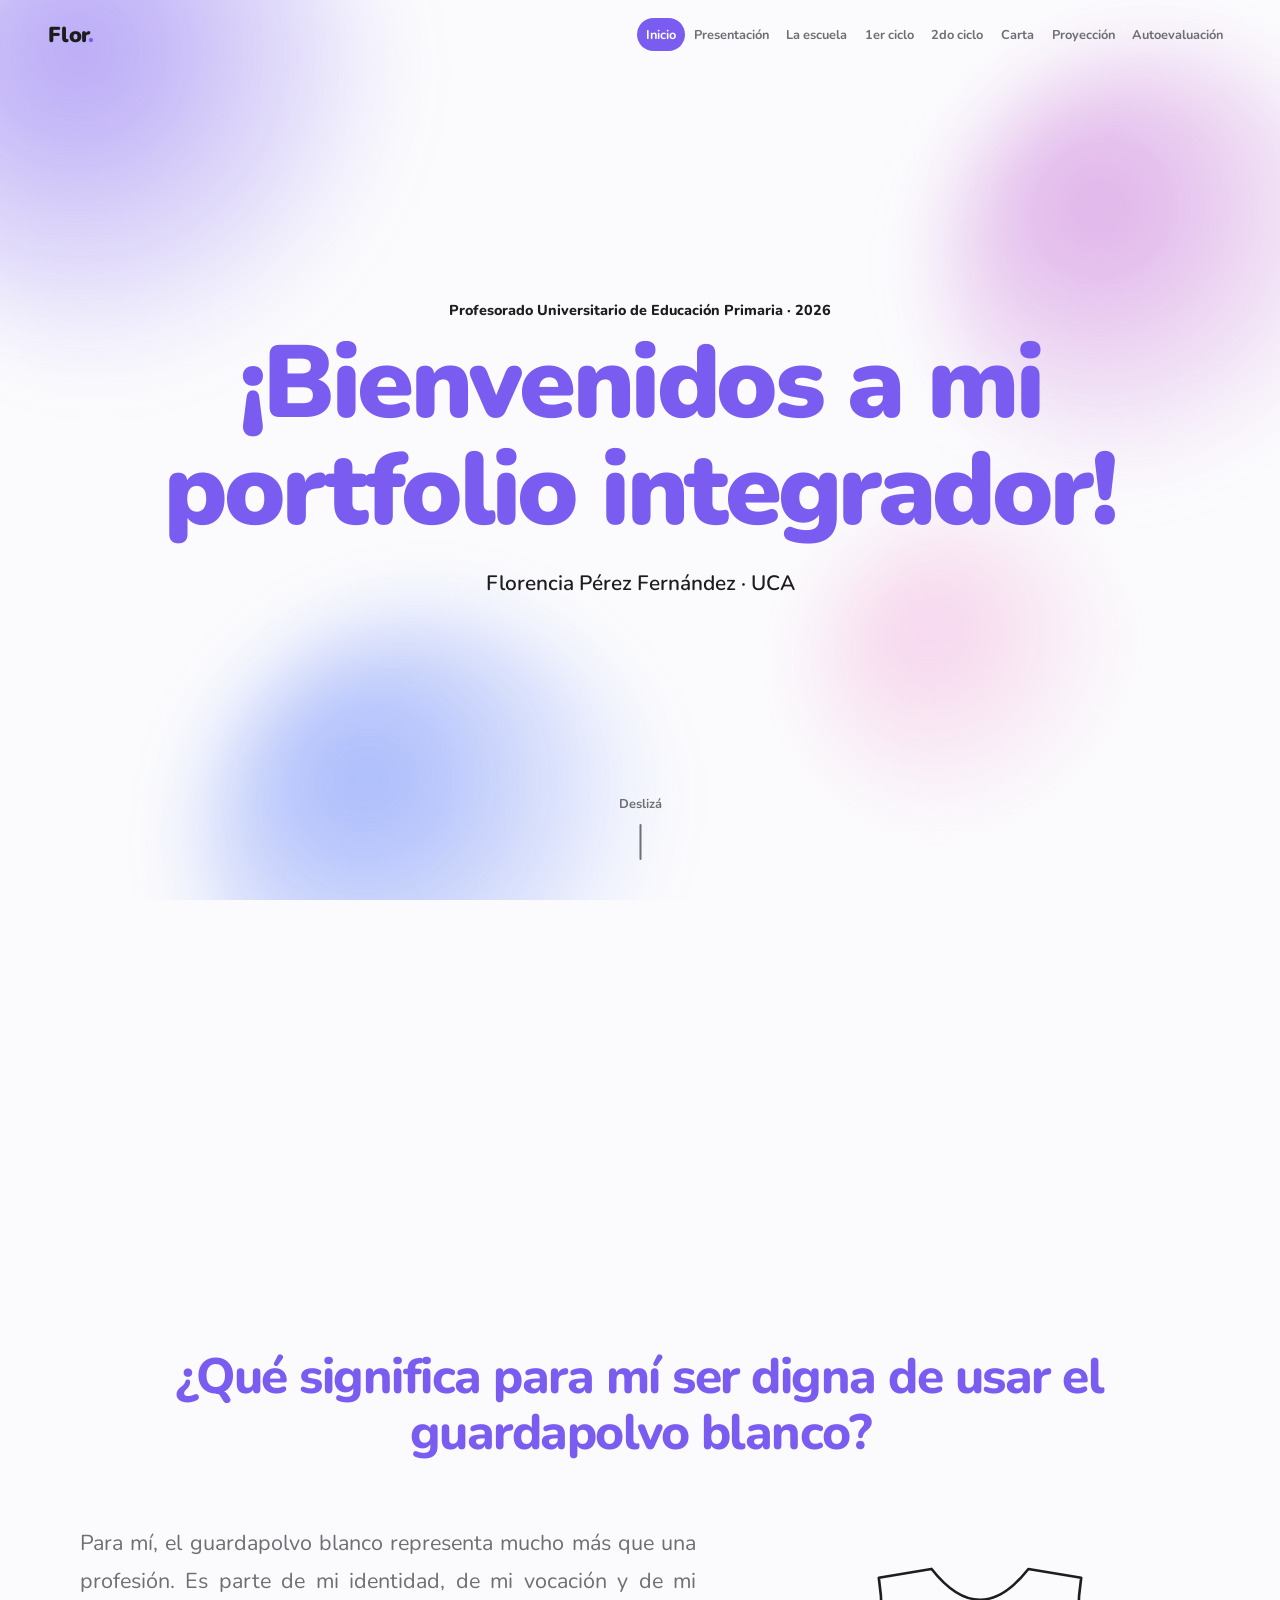
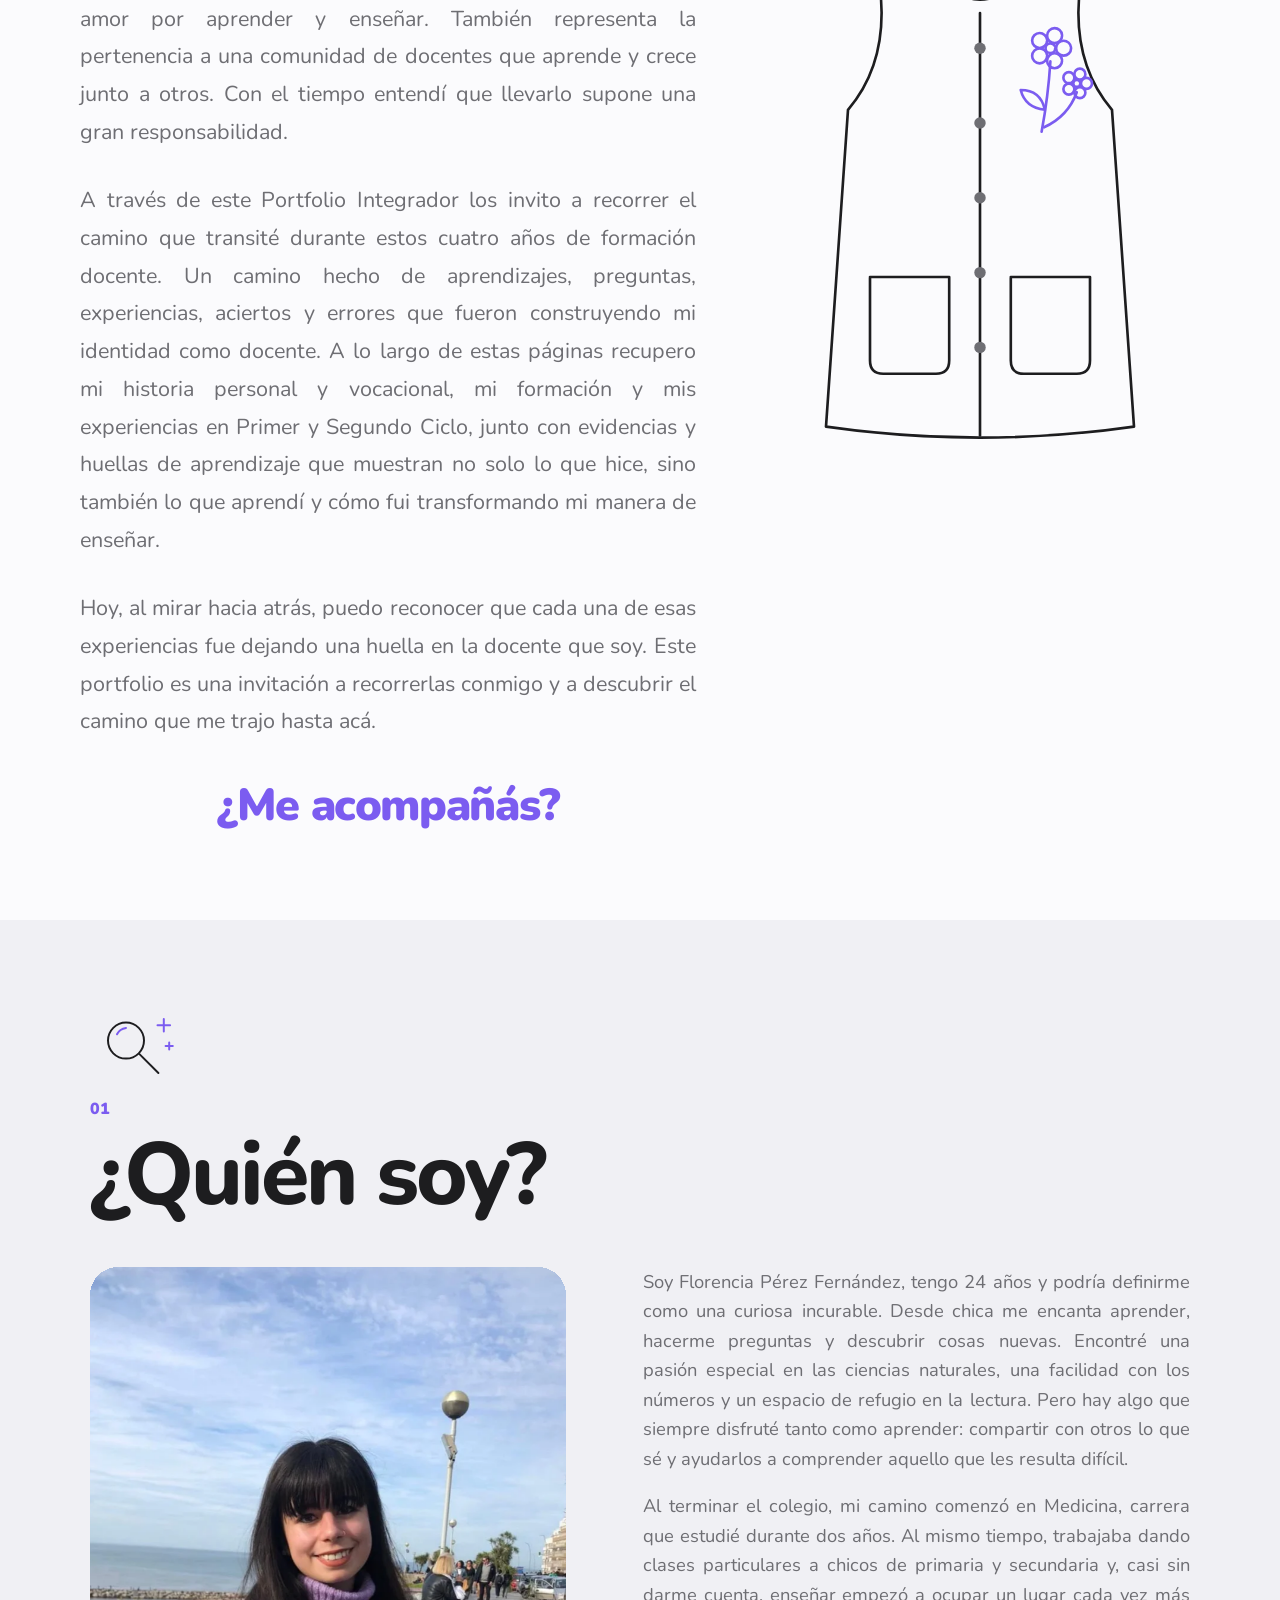
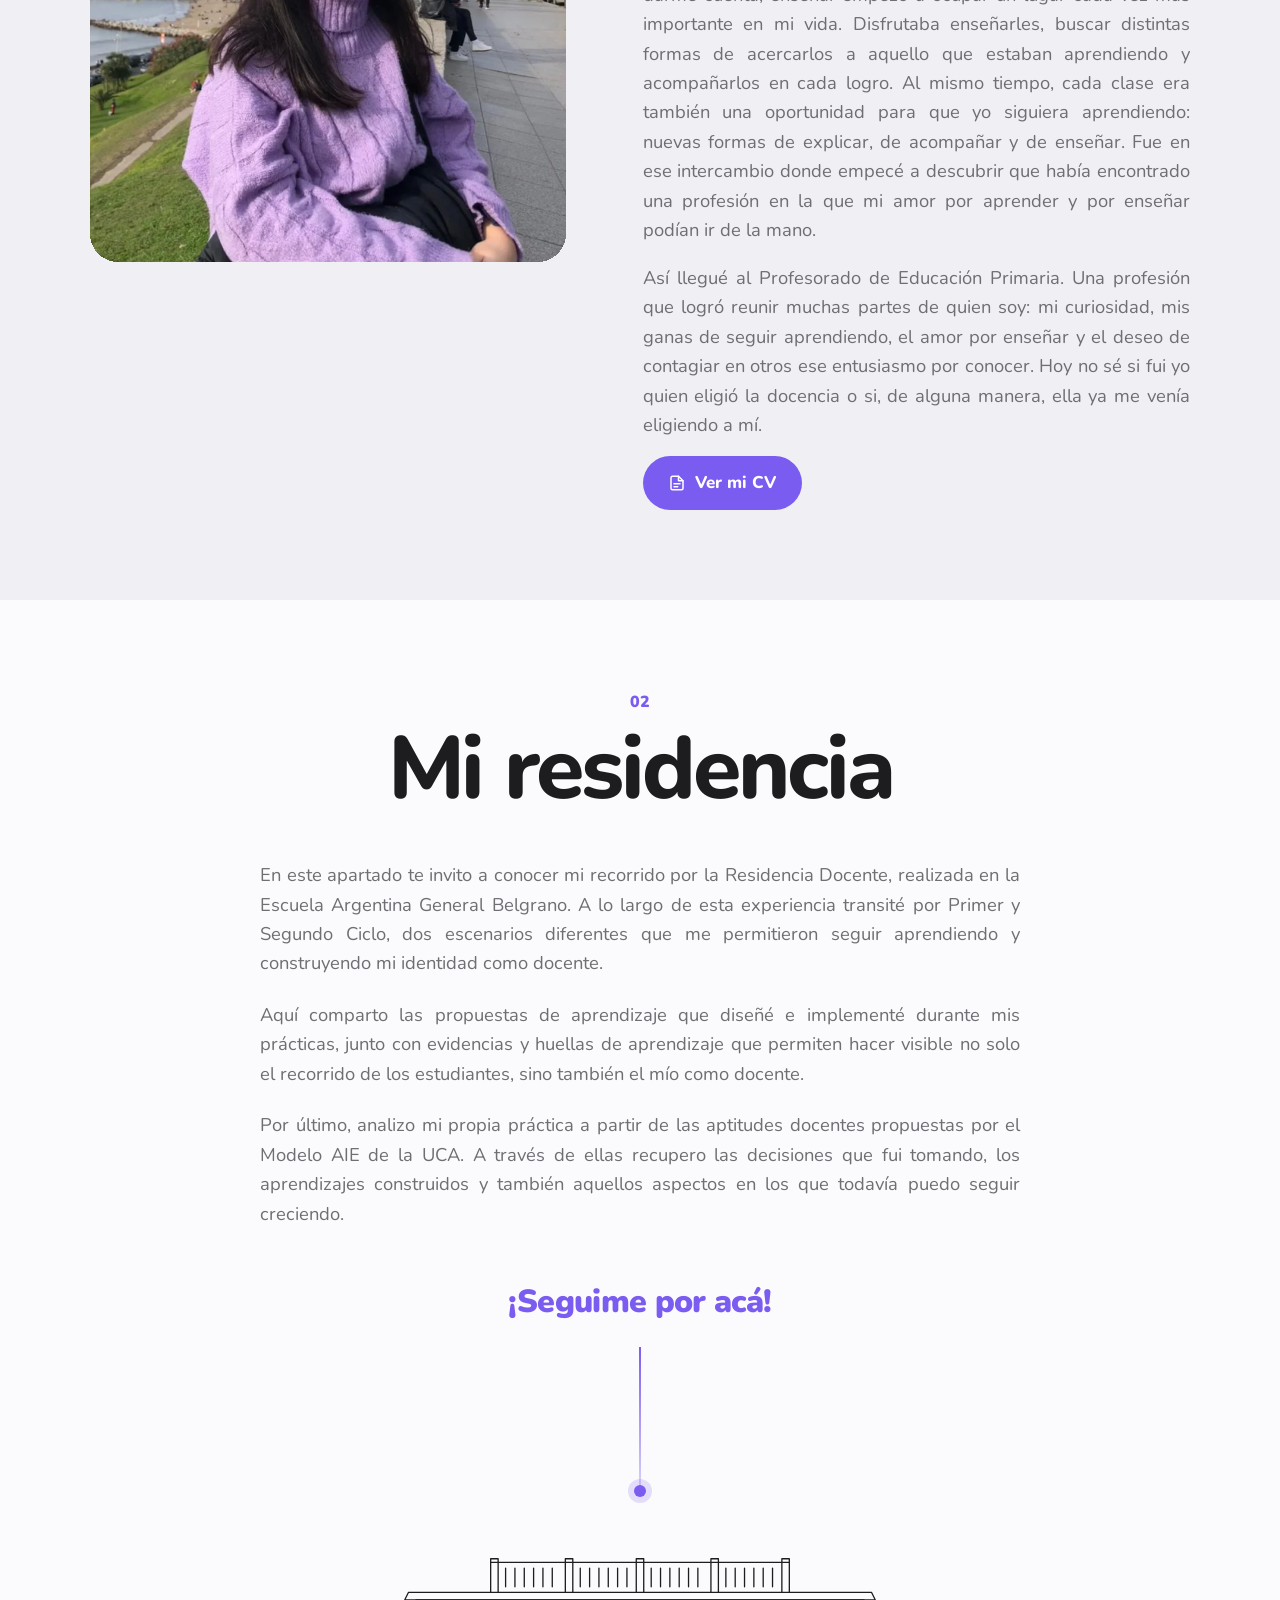
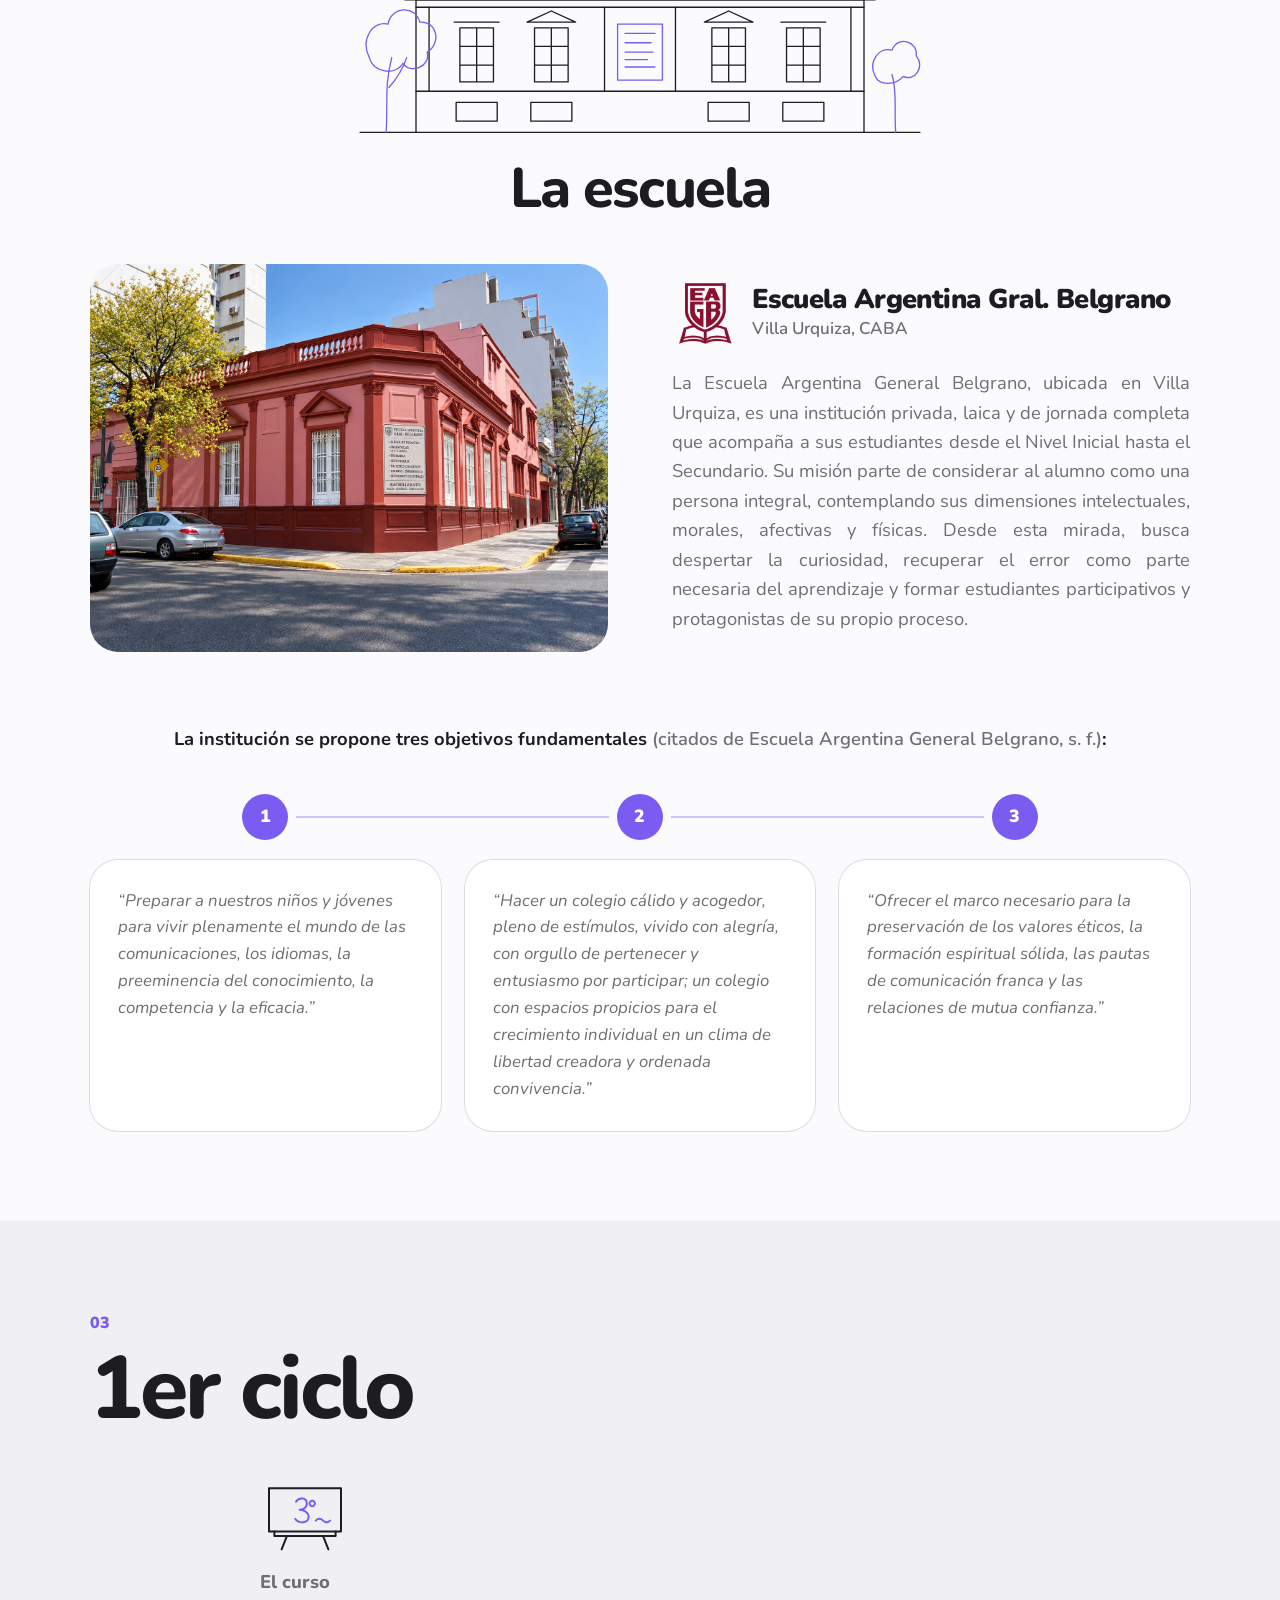
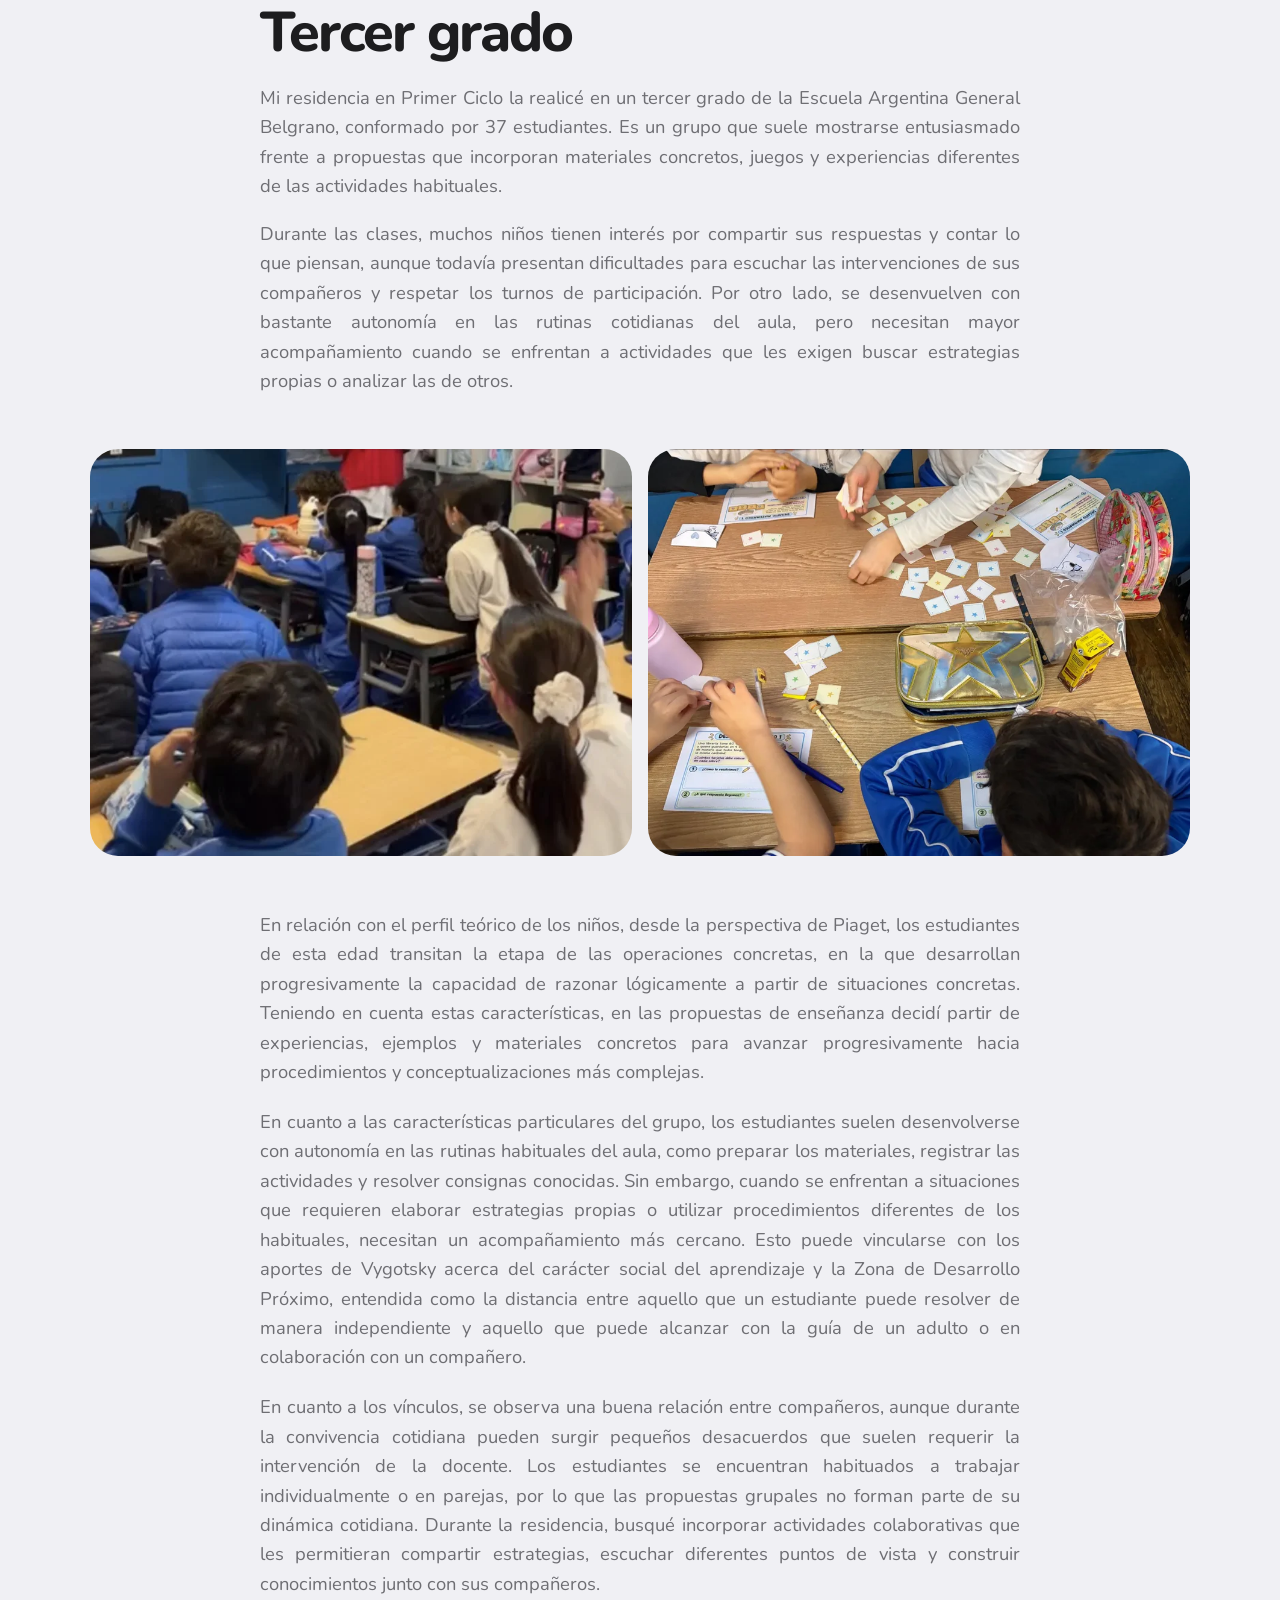
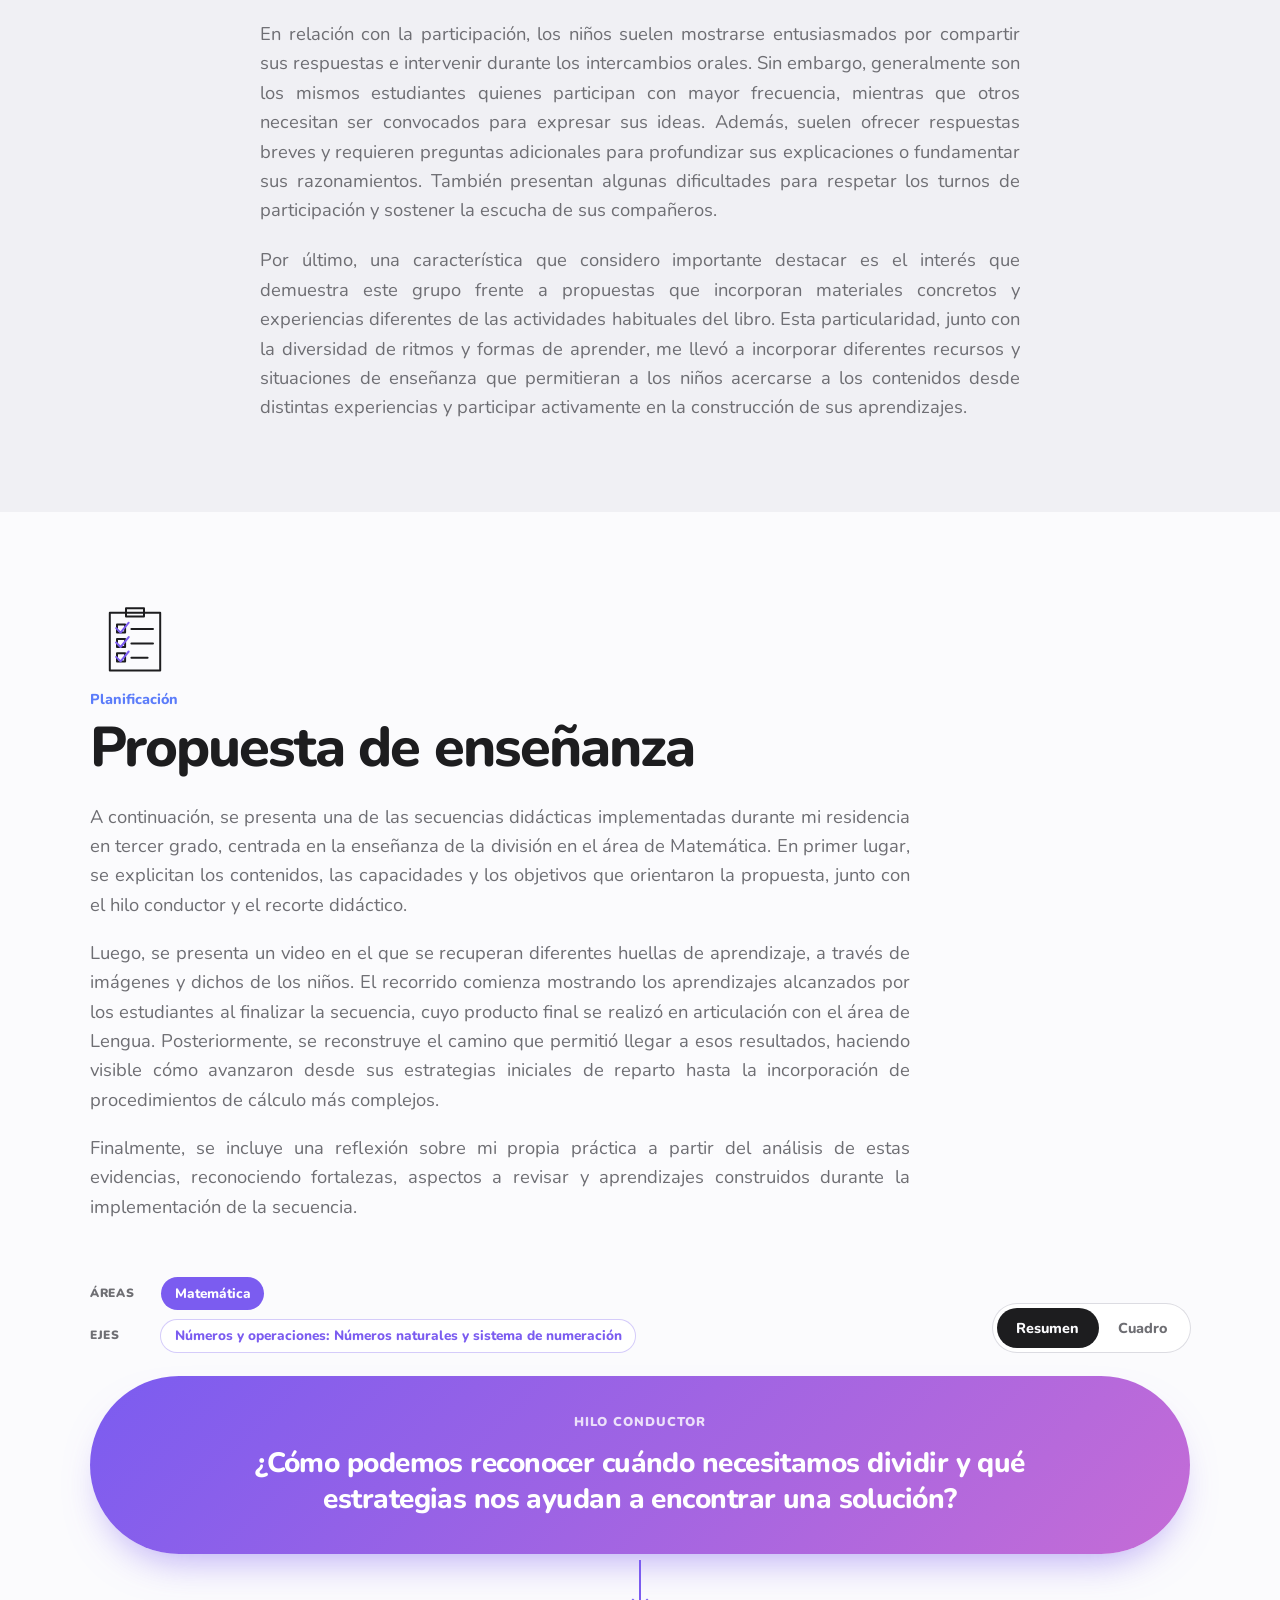
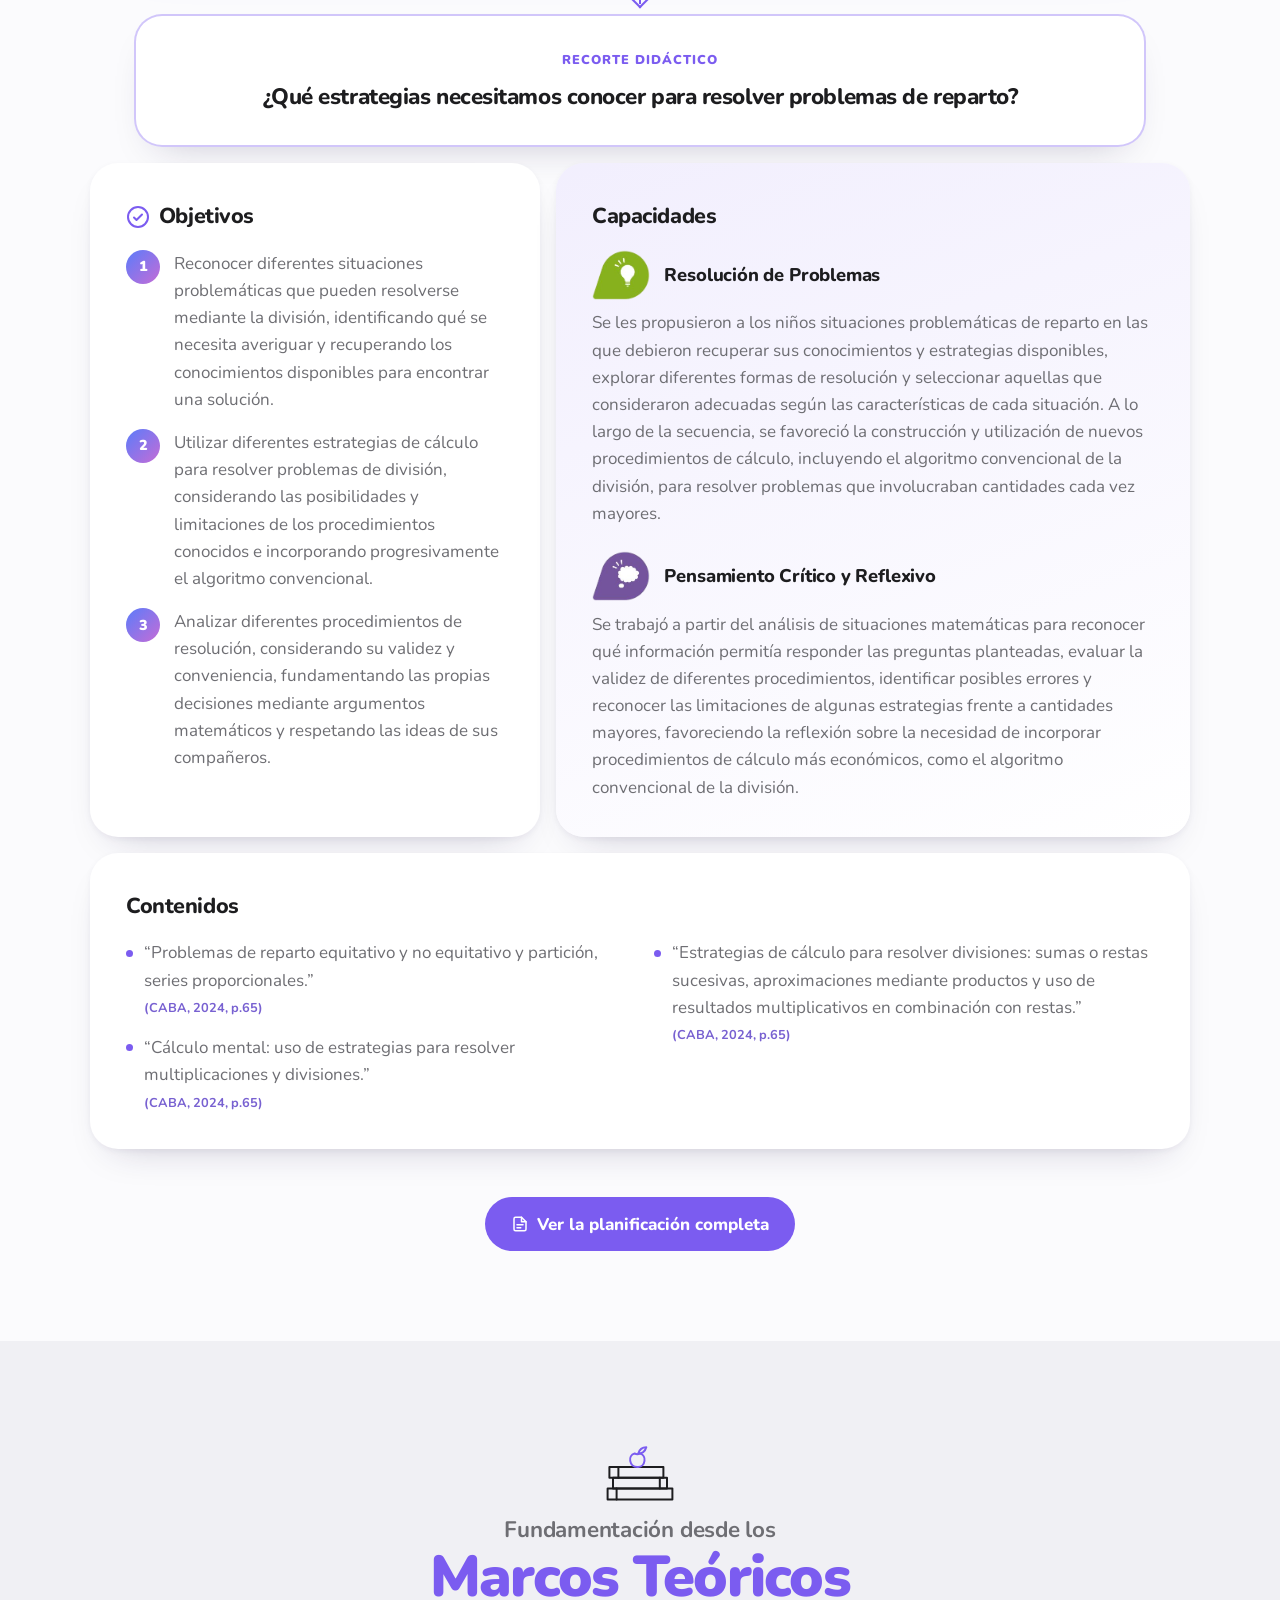
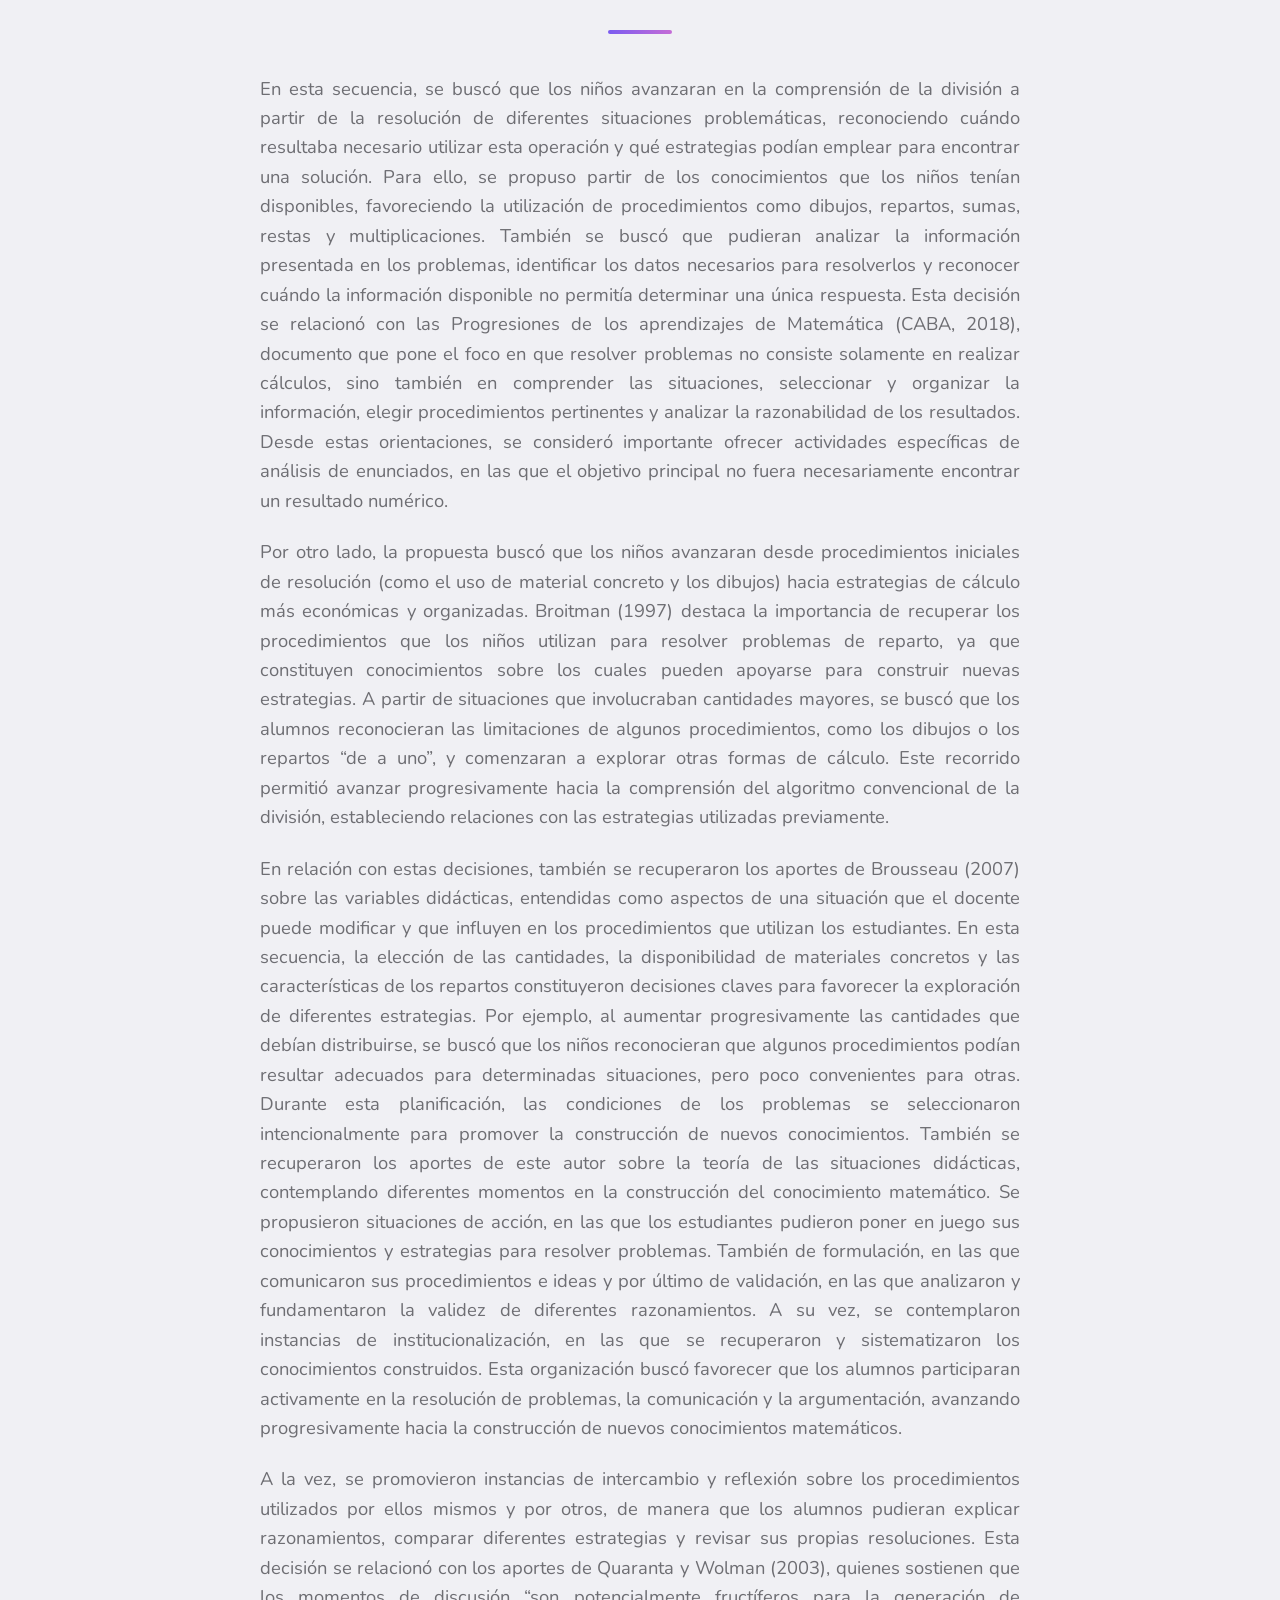
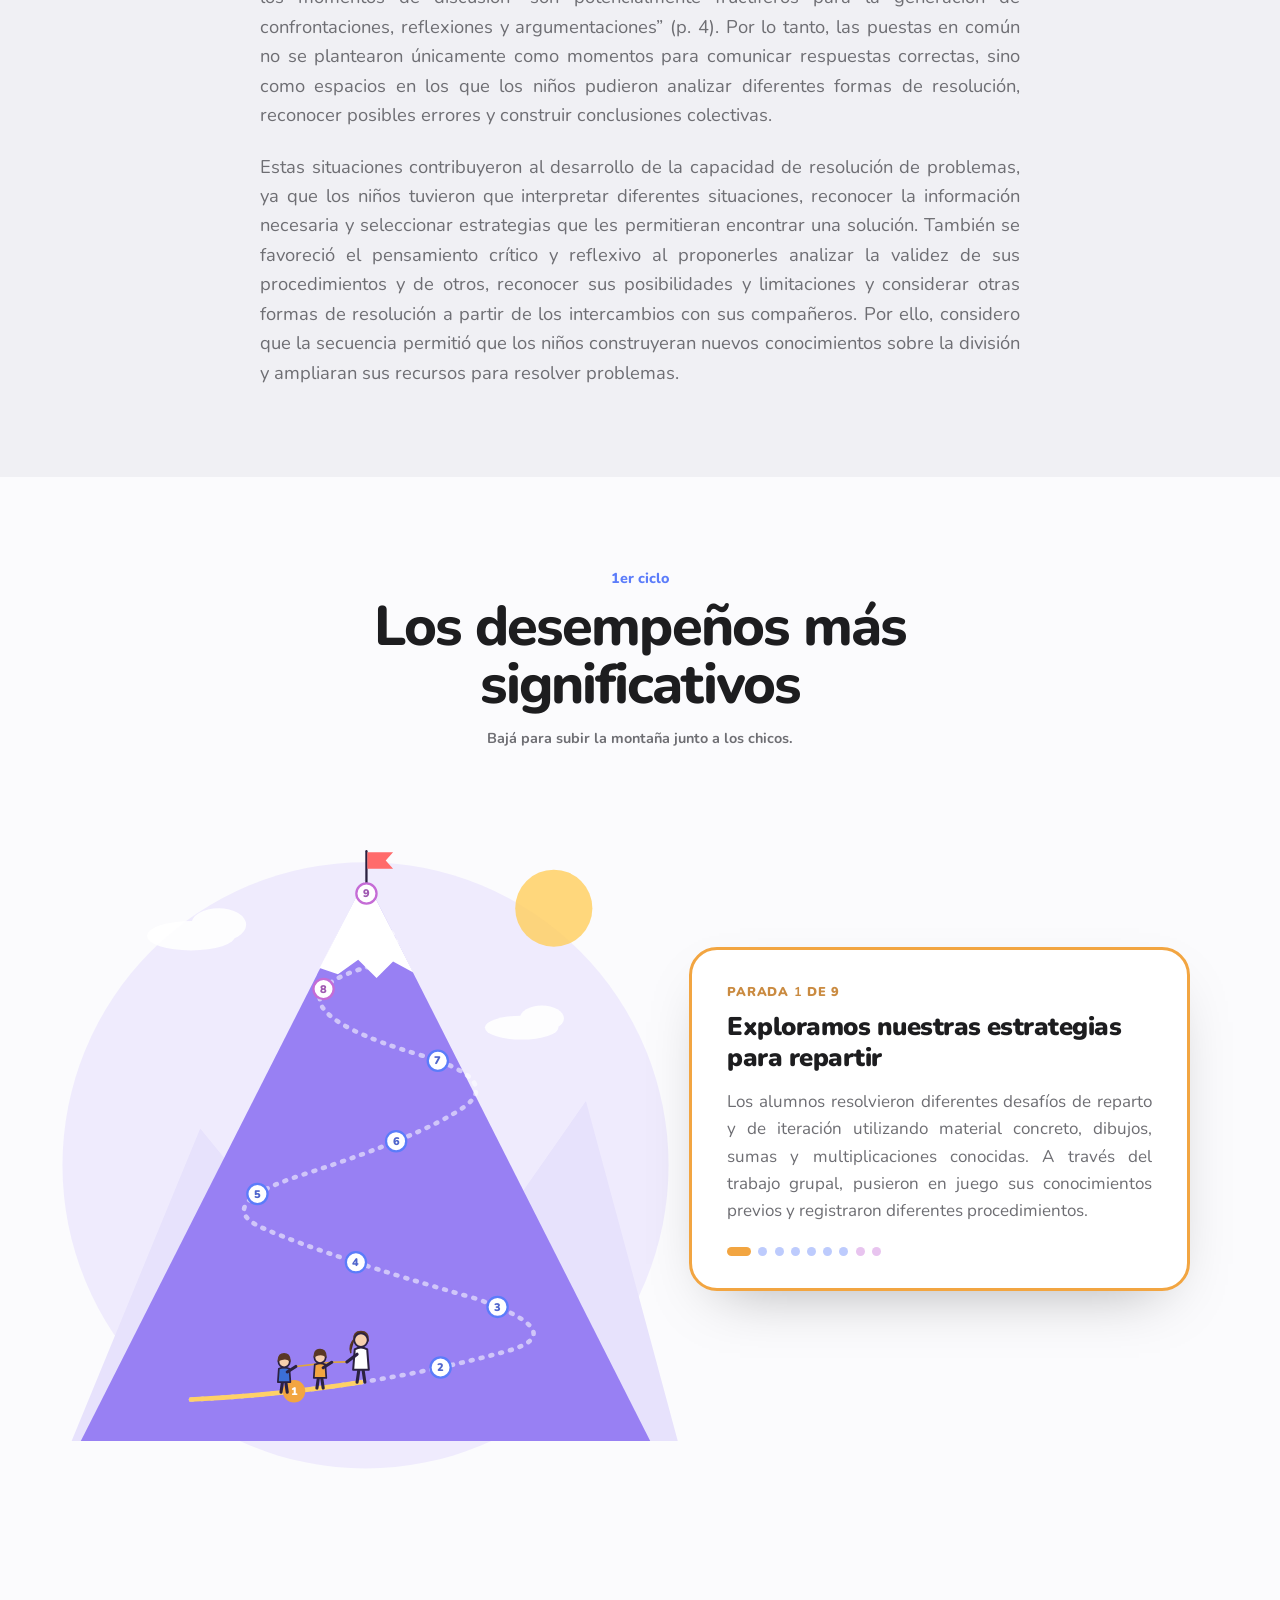
==== commit 1cda2ff1: "Montaña: color de etapa del doc en el contorno de la tarjeta y las paradas; sin leyenda temporal en " ====
--- a/index.html
+++ b/index.html
@@ -12,7 +12,7 @@
   <link rel="preconnect" href="https://fonts.googleapis.com">
   <link rel="preconnect" href="https://fonts.gstatic.com" crossorigin>
   <link href="https://fonts.googleapis.com/css2?family=Nunito:wght@400;500;600;700;800;900&display=swap" rel="stylesheet">
-  <link rel="stylesheet" href="css/styles.css?v=172">
+  <link rel="stylesheet" href="css/styles.css?v=175">
 </head>
 <body>
 
@@ -565,8 +565,8 @@
 
   </main>
 
-  <script src="js/datos.js?v=172"></script>
-  <script src="js/comun.js?v=172"></script>
-  <script src="js/main.js?v=172"></script>
+  <script src="js/datos.js?v=175"></script>
+  <script src="js/comun.js?v=175"></script>
+  <script src="js/main.js?v=175"></script>
 </body>
 </html>
--- a/css/styles.css
+++ b/css/styles.css
@@ -1234,10 +1234,10 @@
 
 /* Paradas numeradas */
 .m-hito { cursor: pointer; }
-.m-hito circle { fill: #fff; stroke: color-mix(in srgb, var(--destacado) 60%, #2b2140); stroke-width: 2.5; transition: fill .3s; }
-.m-hito text { fill: var(--destacado); font: 900 12px Nunito, sans-serif; text-anchor: middle; transition: fill .3s; }
-.m-hito.is-pasado circle { fill: #ffd166; }
-.m-hito.is-pasado text { fill: #2b2140; }
+.m-hito circle { fill: #fff; stroke: var(--c); stroke-width: 2.5; transition: fill .3s; }
+.m-hito text { fill: color-mix(in srgb, var(--c) 75%, #2b2140); font: 900 12px Nunito, sans-serif; text-anchor: middle; transition: fill .3s; }
+.m-hito.is-pasado circle { fill: var(--c); }
+.m-hito.is-pasado text { fill: #fff; }
 .m-hito:hover circle { stroke-width: 4; }
 
 /* La docente (con guardapolvo) y los chicos, unidos por una soga */
@@ -1257,9 +1257,11 @@
 /* Tarjeta con el desempeño de la parada actual */
 .montana__tarjeta {
   background: var(--card); border-radius: var(--radius); padding: 2rem 2.2rem;
-  box-shadow: 0 24px 60px -30px rgba(0, 0, 0, .35), 0 0 0 1px rgba(0, 0, 0, .04);
-}
-.montana__paso { font-size: .8rem; font-weight: 900; text-transform: uppercase; letter-spacing: .06em; color: var(--destacado); margin-bottom: .6rem; }
+  box-shadow: 0 24px 60px -30px rgba(0, 0, 0, .35);
+  /* El contorno lleva el color con el que Flor resaltó el título en el doc */
+  border: 3px solid var(--c, var(--destacado)); transition: border-color .3s;
+}
+.montana__paso { font-size: .8rem; font-weight: 900; text-transform: uppercase; letter-spacing: .06em; color: color-mix(in srgb, var(--c, var(--destacado)) 80%, #2b2140); margin-bottom: .6rem; }
 .montana__titulo { font-size: clamp(1.25rem, 2.2vw, 1.6rem); font-weight: 900; line-height: 1.2; letter-spacing: -0.02em; margin-bottom: .9rem; }
 .montana__texto { color: var(--ink-2); text-align: justify; }
 .montana__titulo, .montana__texto { transition: opacity .18s, transform .18s; }
@@ -1267,9 +1269,9 @@
 .montana__puntos { display: flex; flex-wrap: wrap; gap: .45rem; margin-top: 1.4rem; }
 .montana__puntos button {
   width: 9px; height: 9px; padding: 0; border: 0; border-radius: 999px; cursor: pointer;
-  background: color-mix(in srgb, var(--ink-2) 30%, transparent); transition: width .25s, background .25s;
-}
-.montana__puntos button.is-actual { width: 24px; background: var(--destacado); }
+  background: color-mix(in srgb, var(--c, var(--ink-2)) 40%, transparent); transition: width .25s, background .25s;
+}
+.montana__puntos button.is-actual { width: 24px; background: var(--c, var(--destacado)); }
 
 @media (max-width: 800px) {
   .montana__pista { height: calc(var(--paradas) * 70vh + 100vh); }
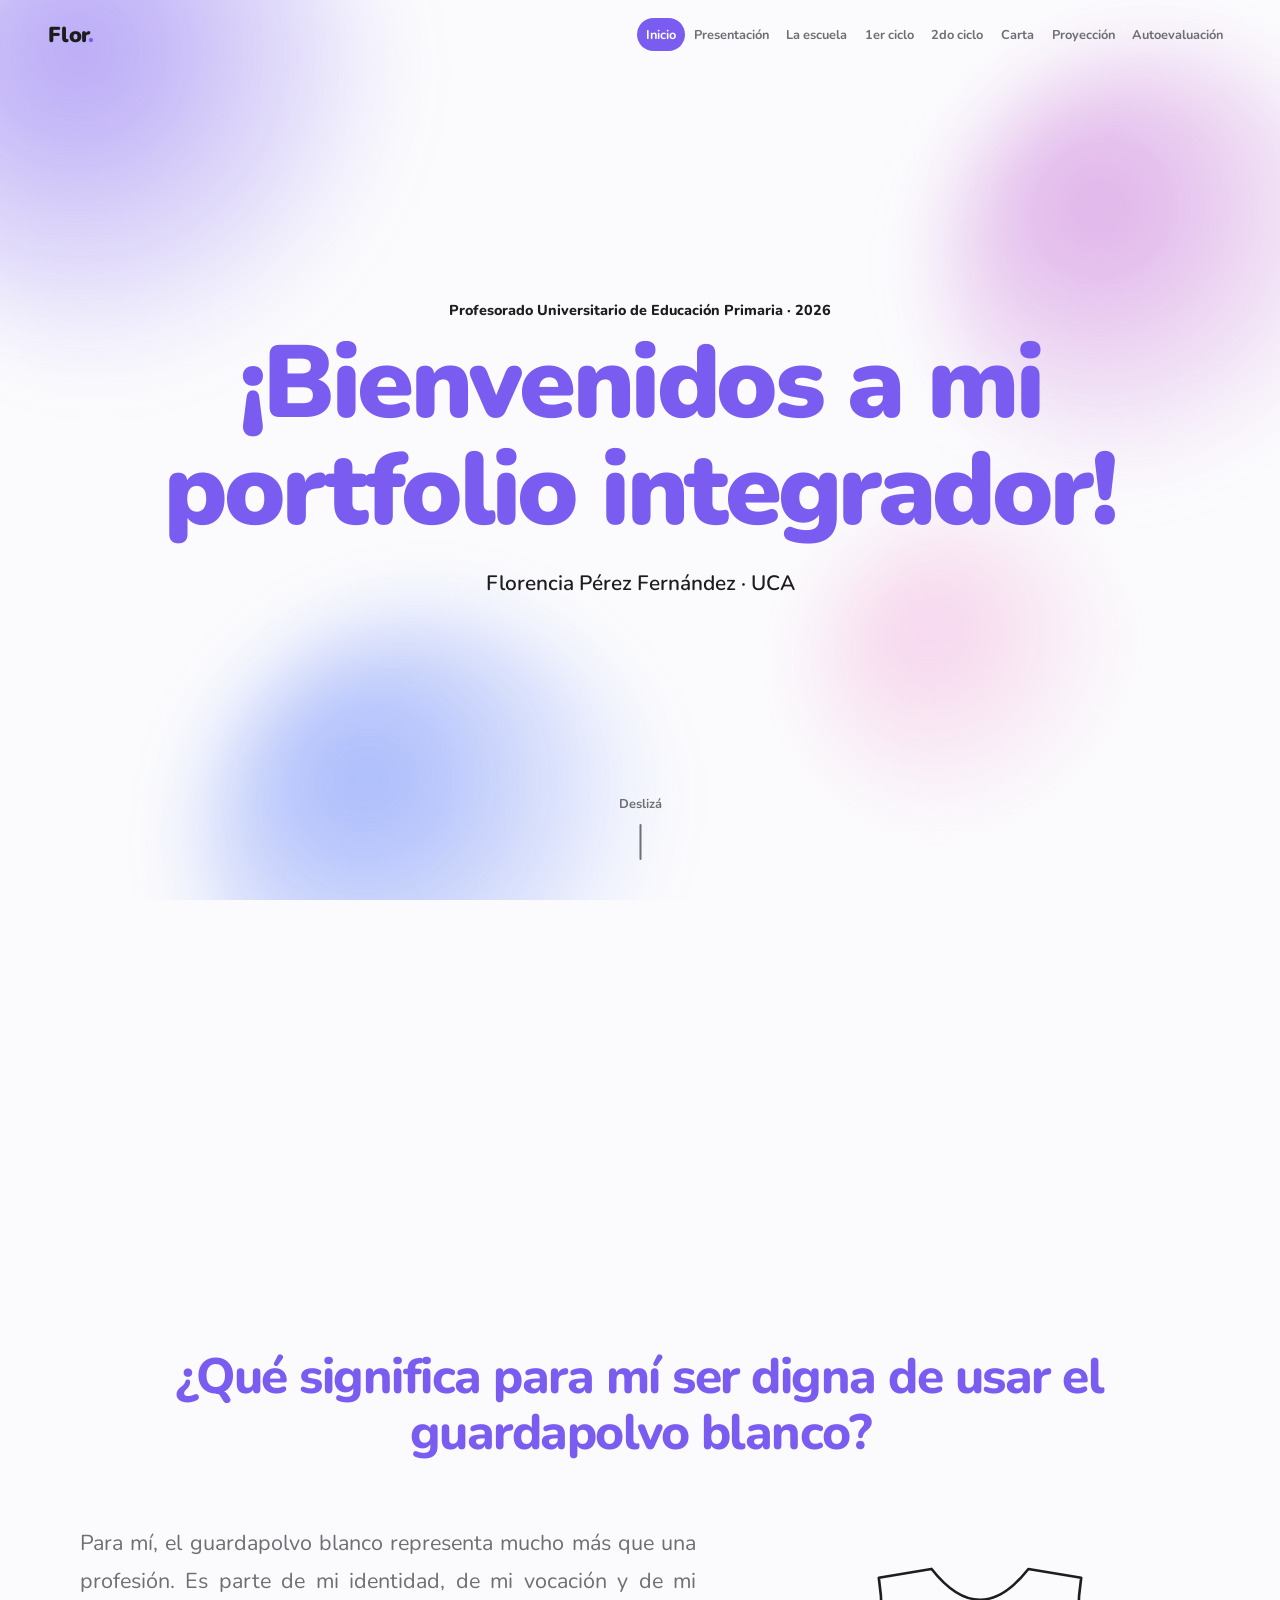
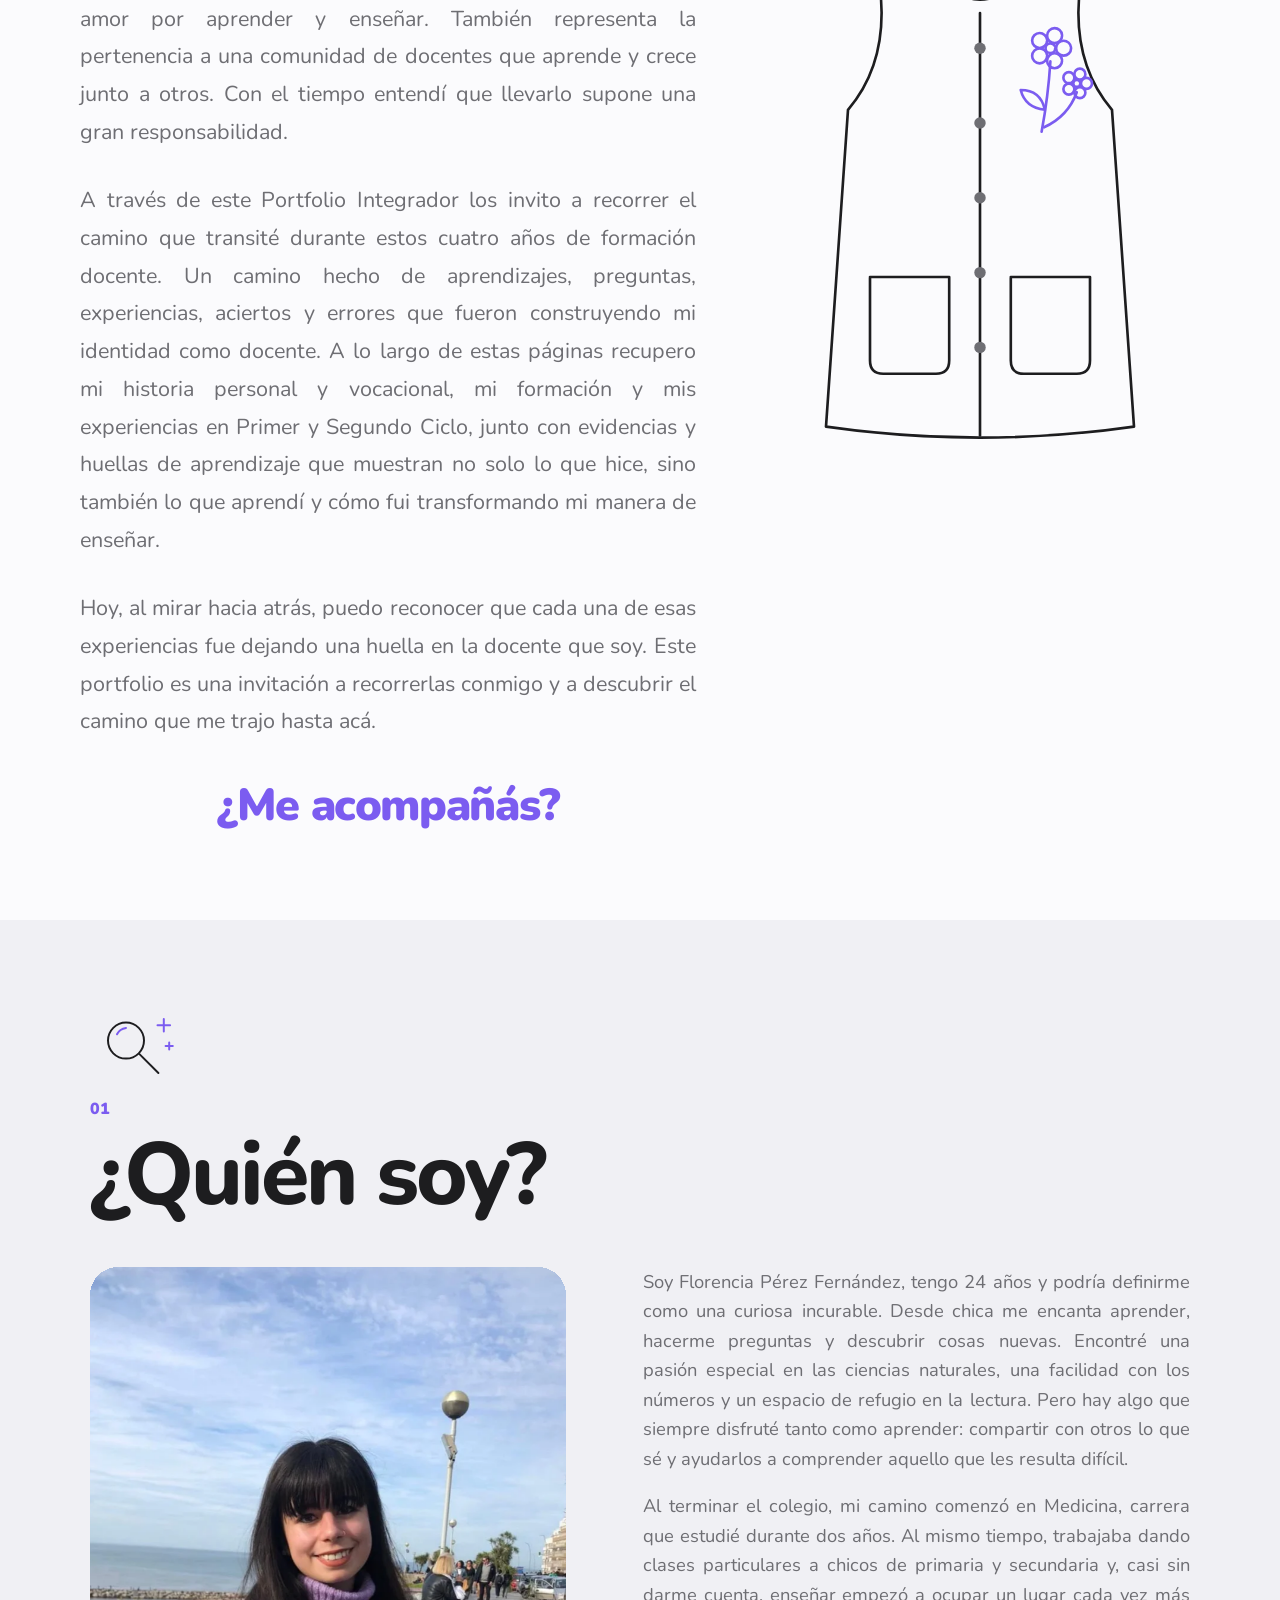
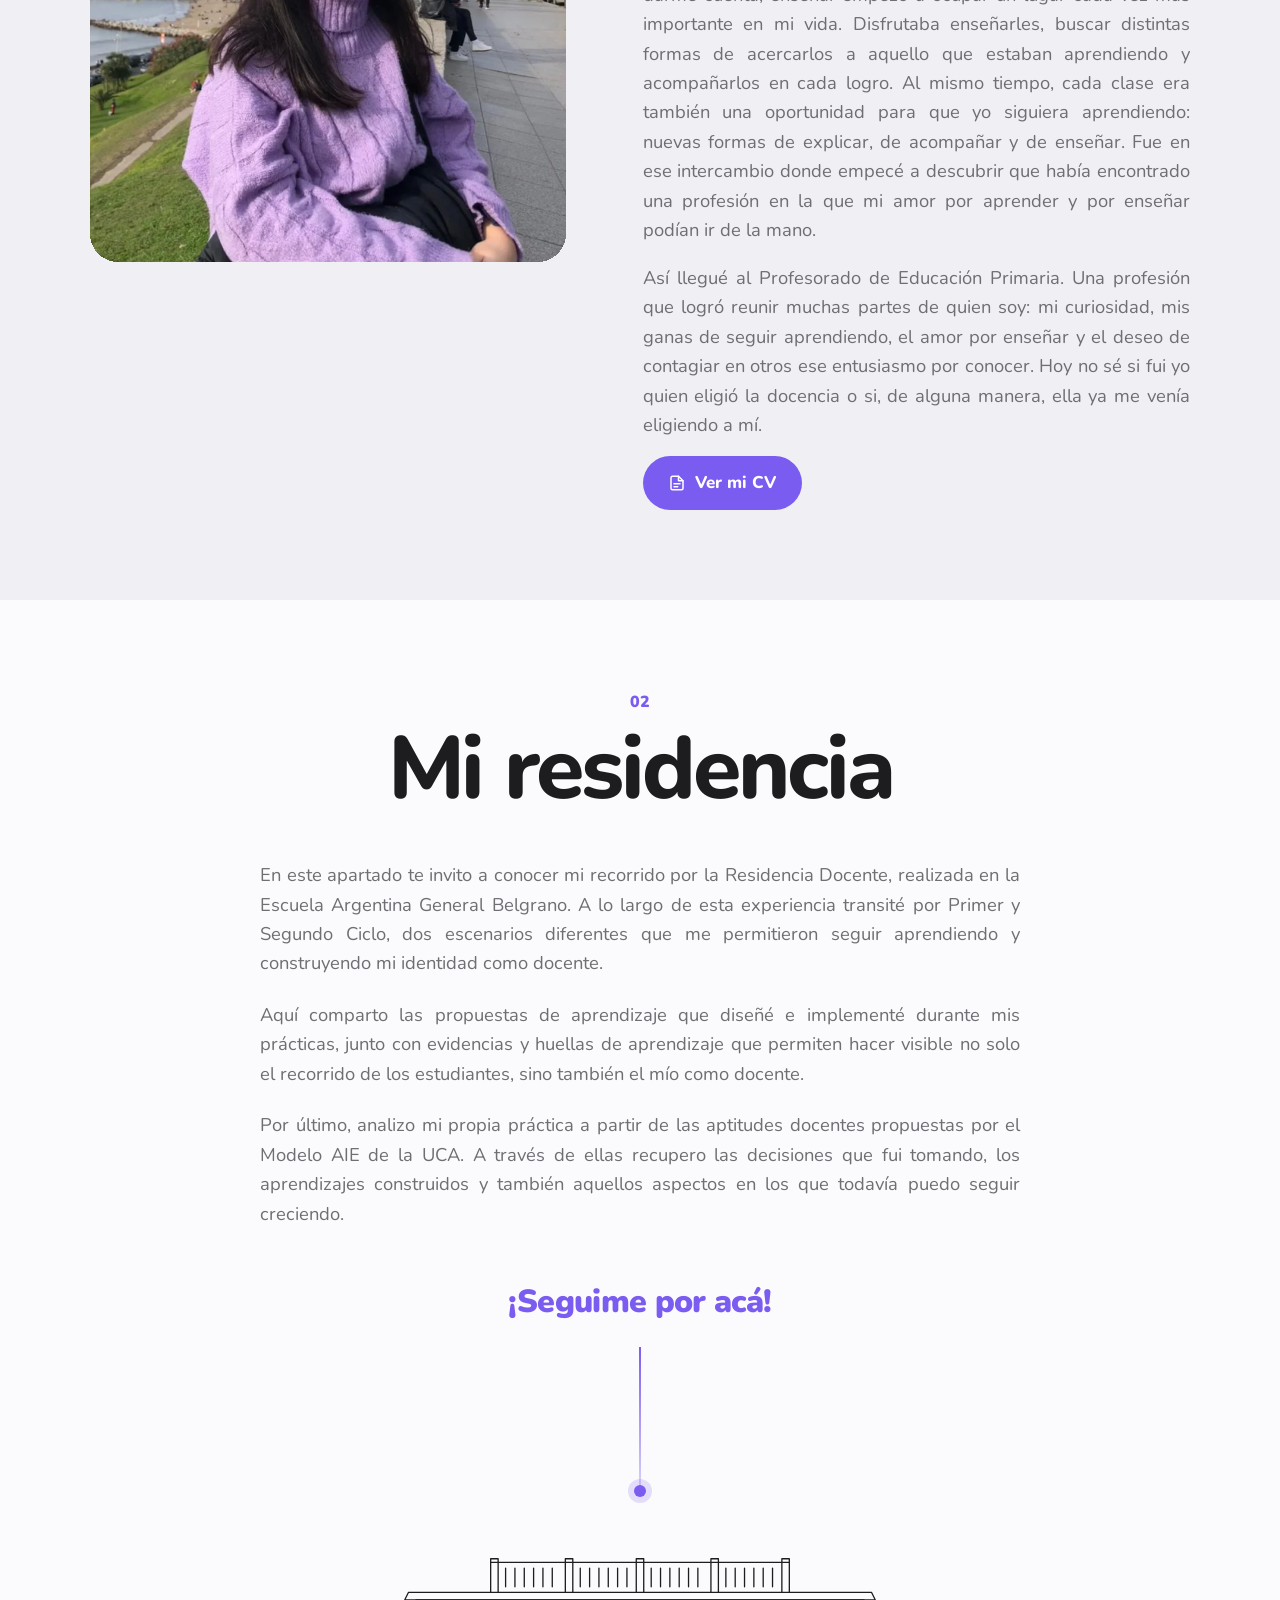
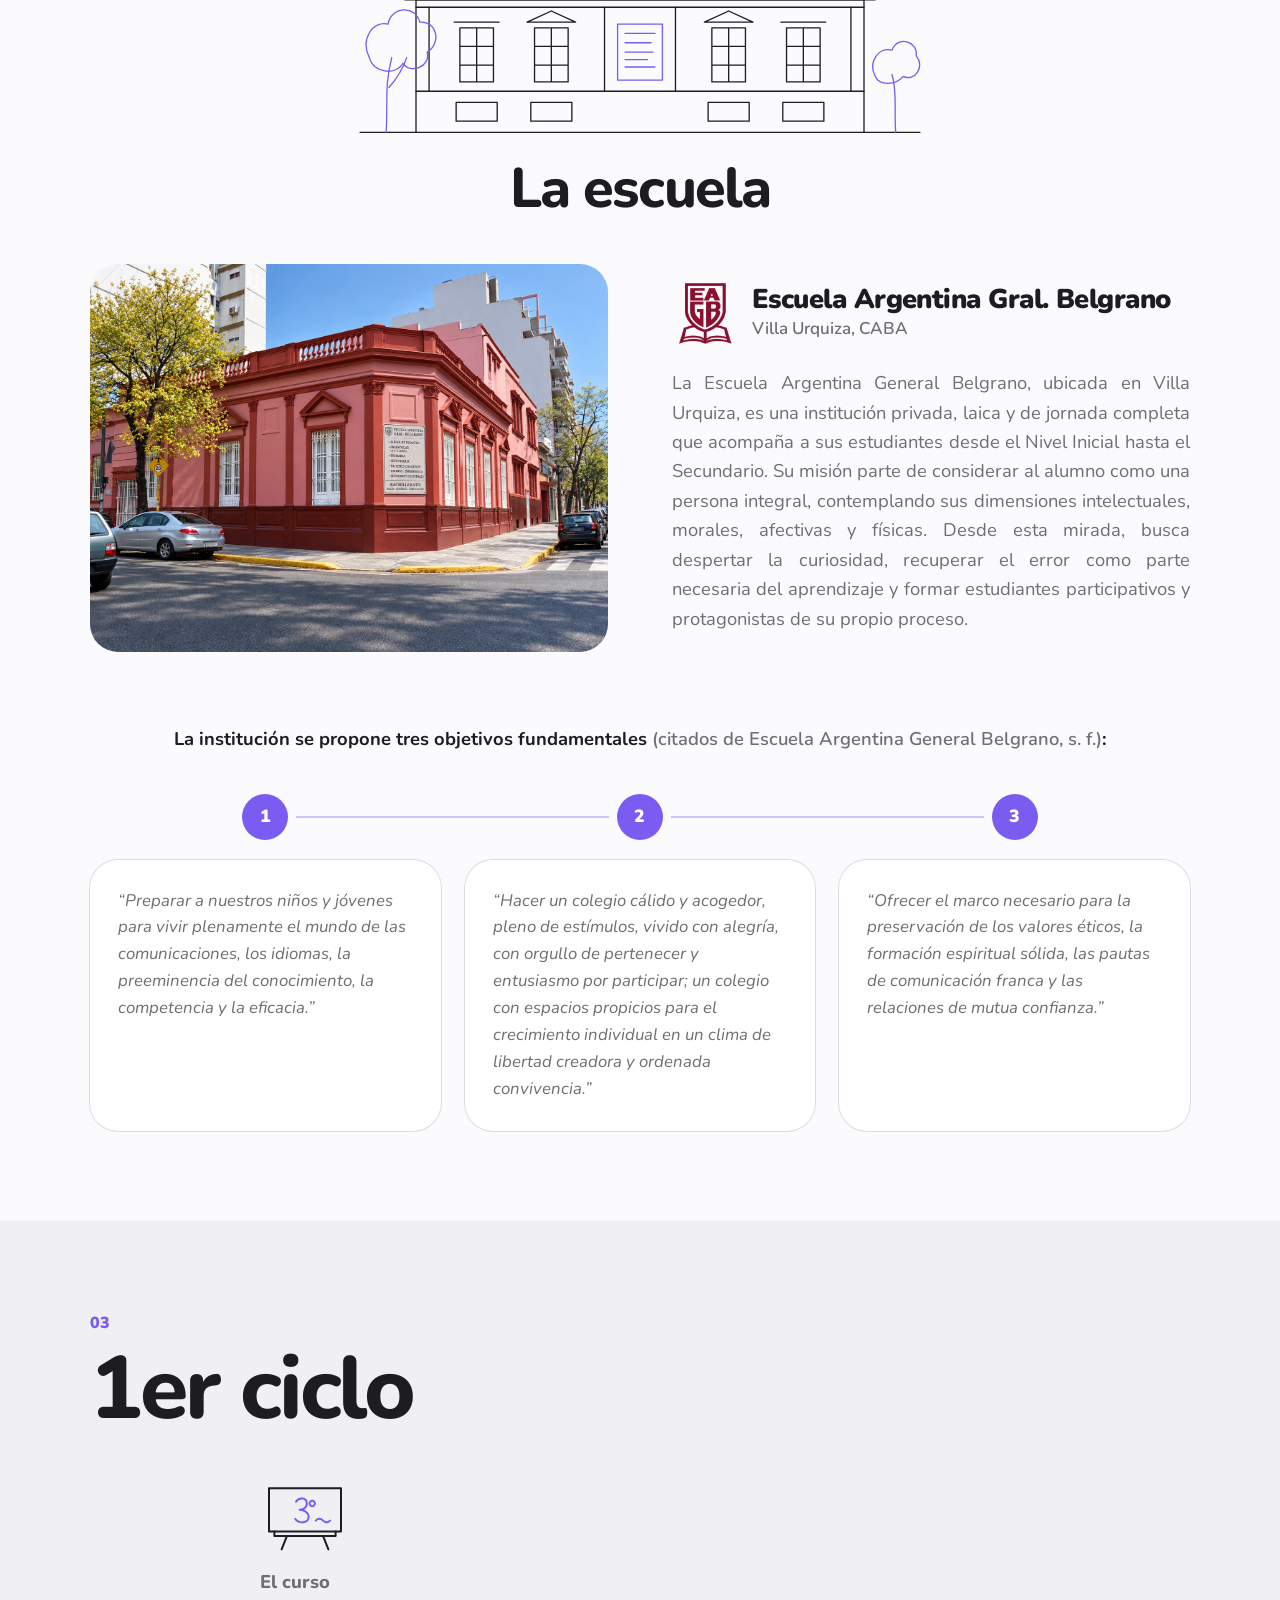
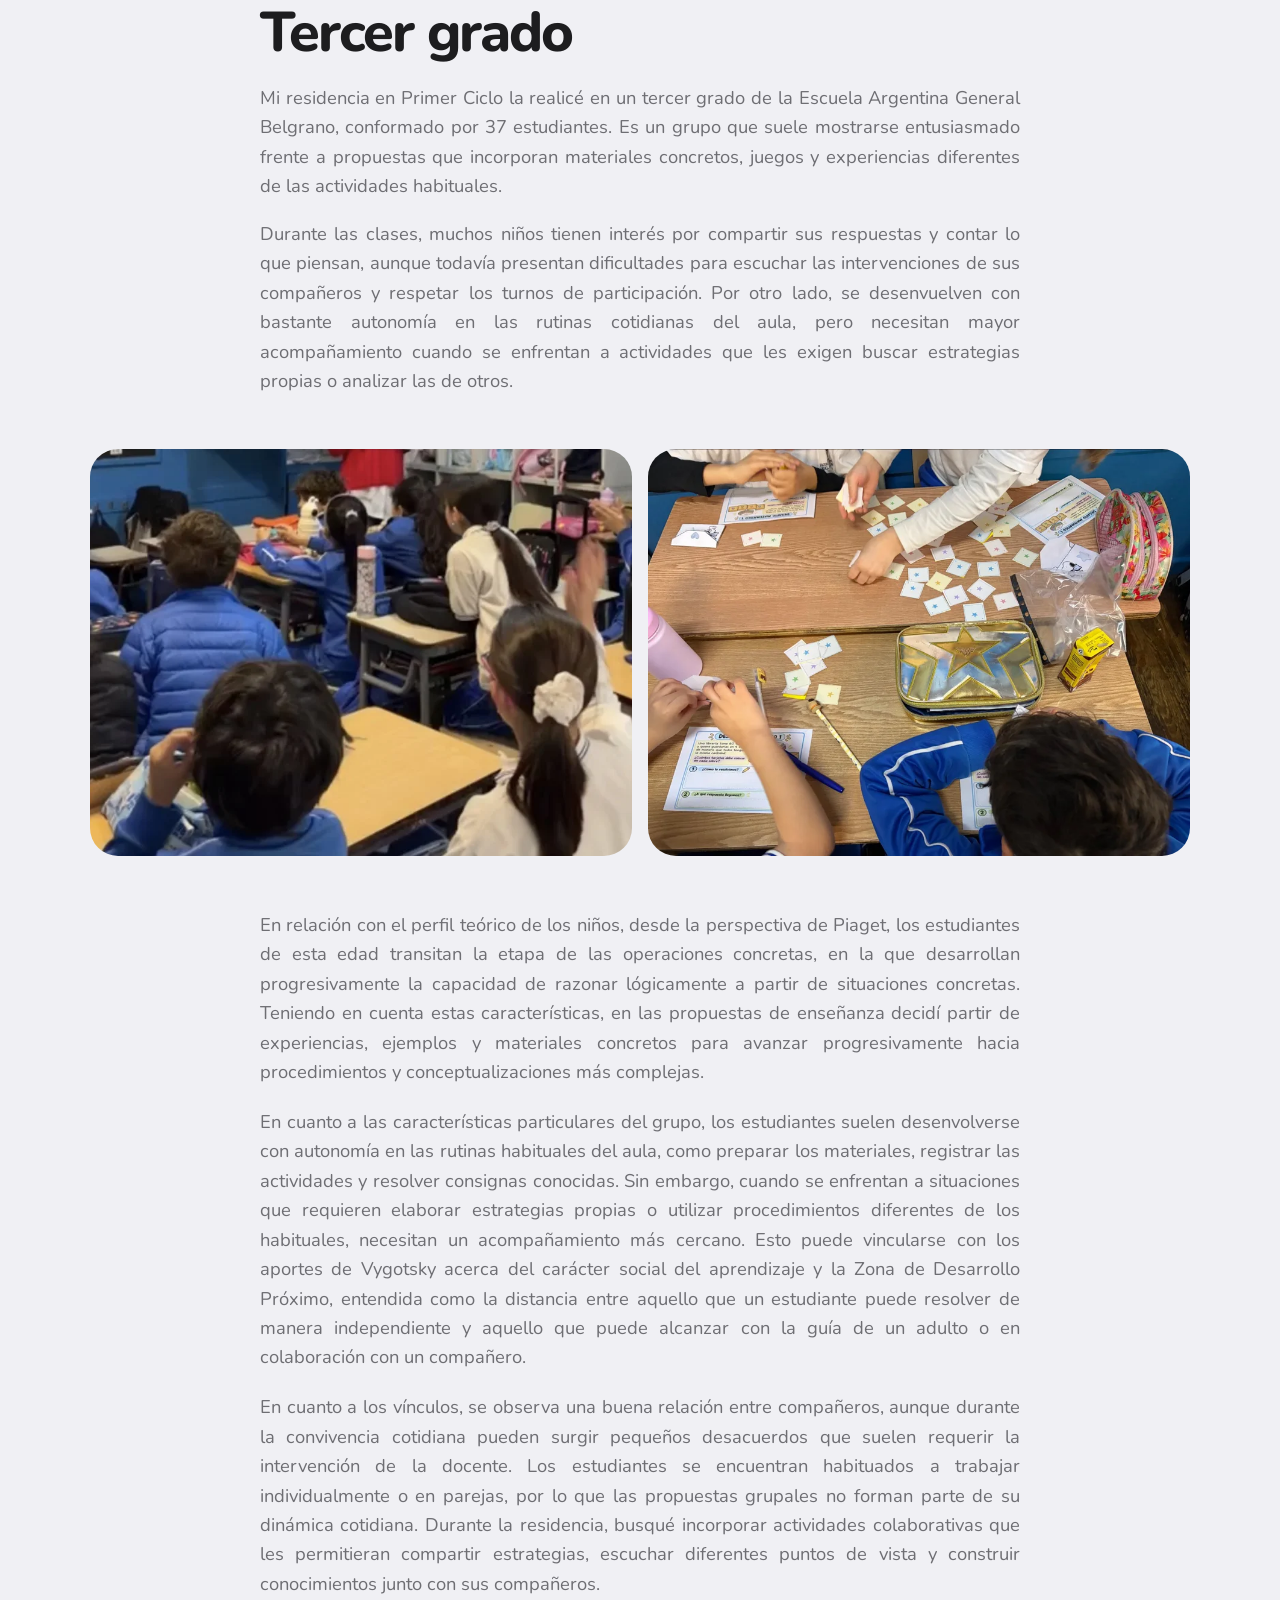
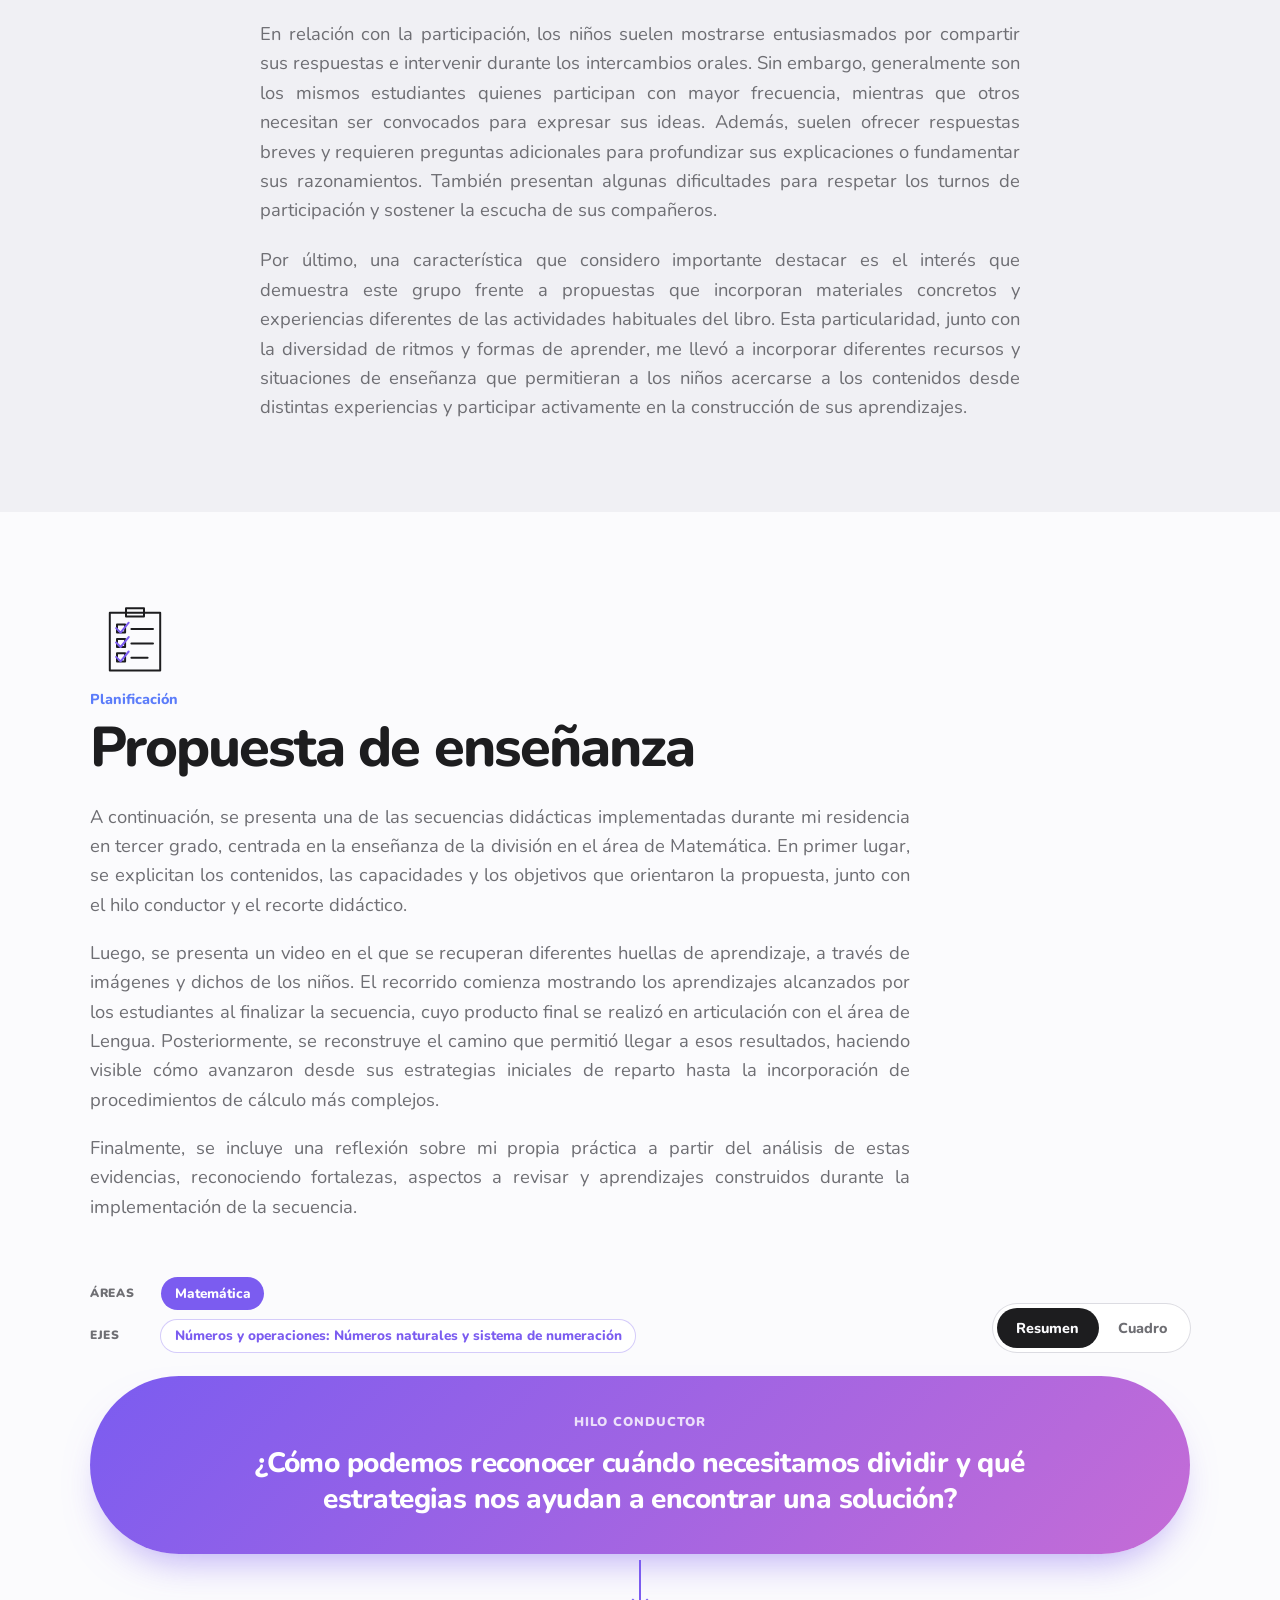
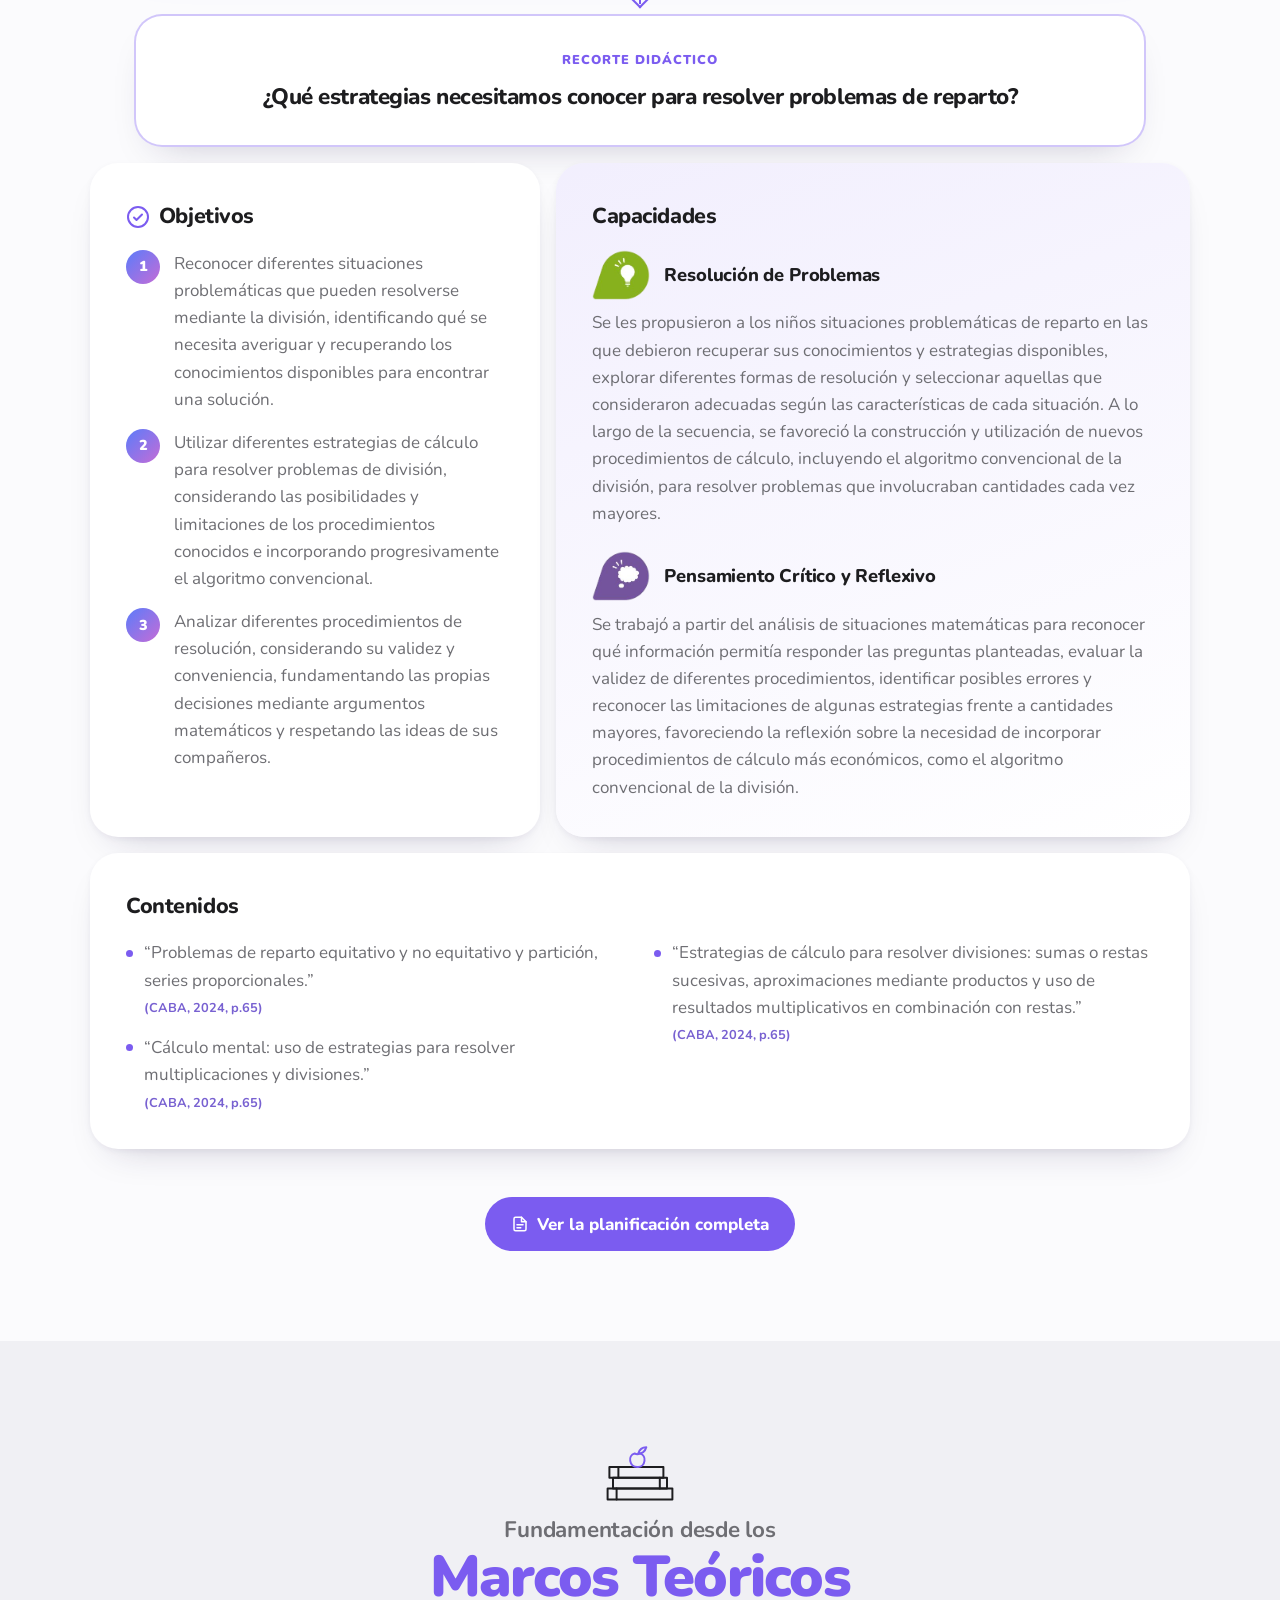
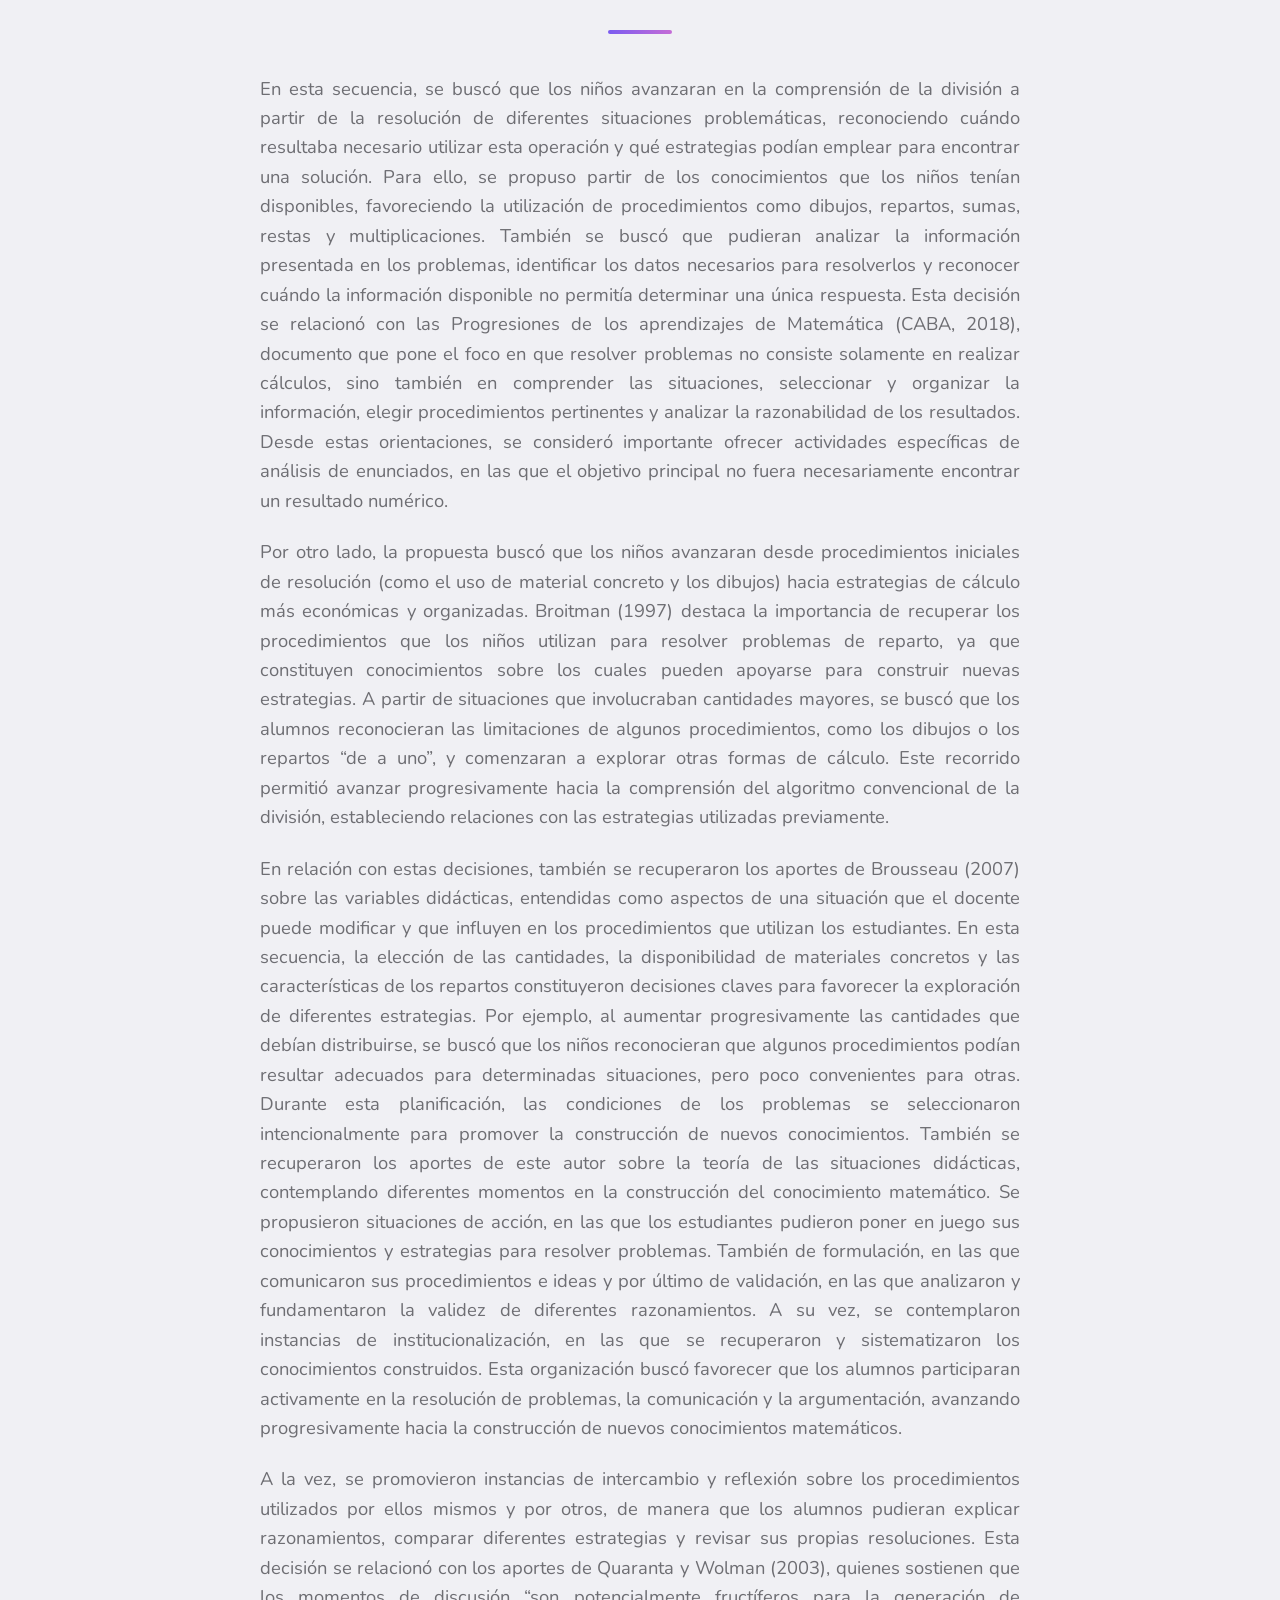
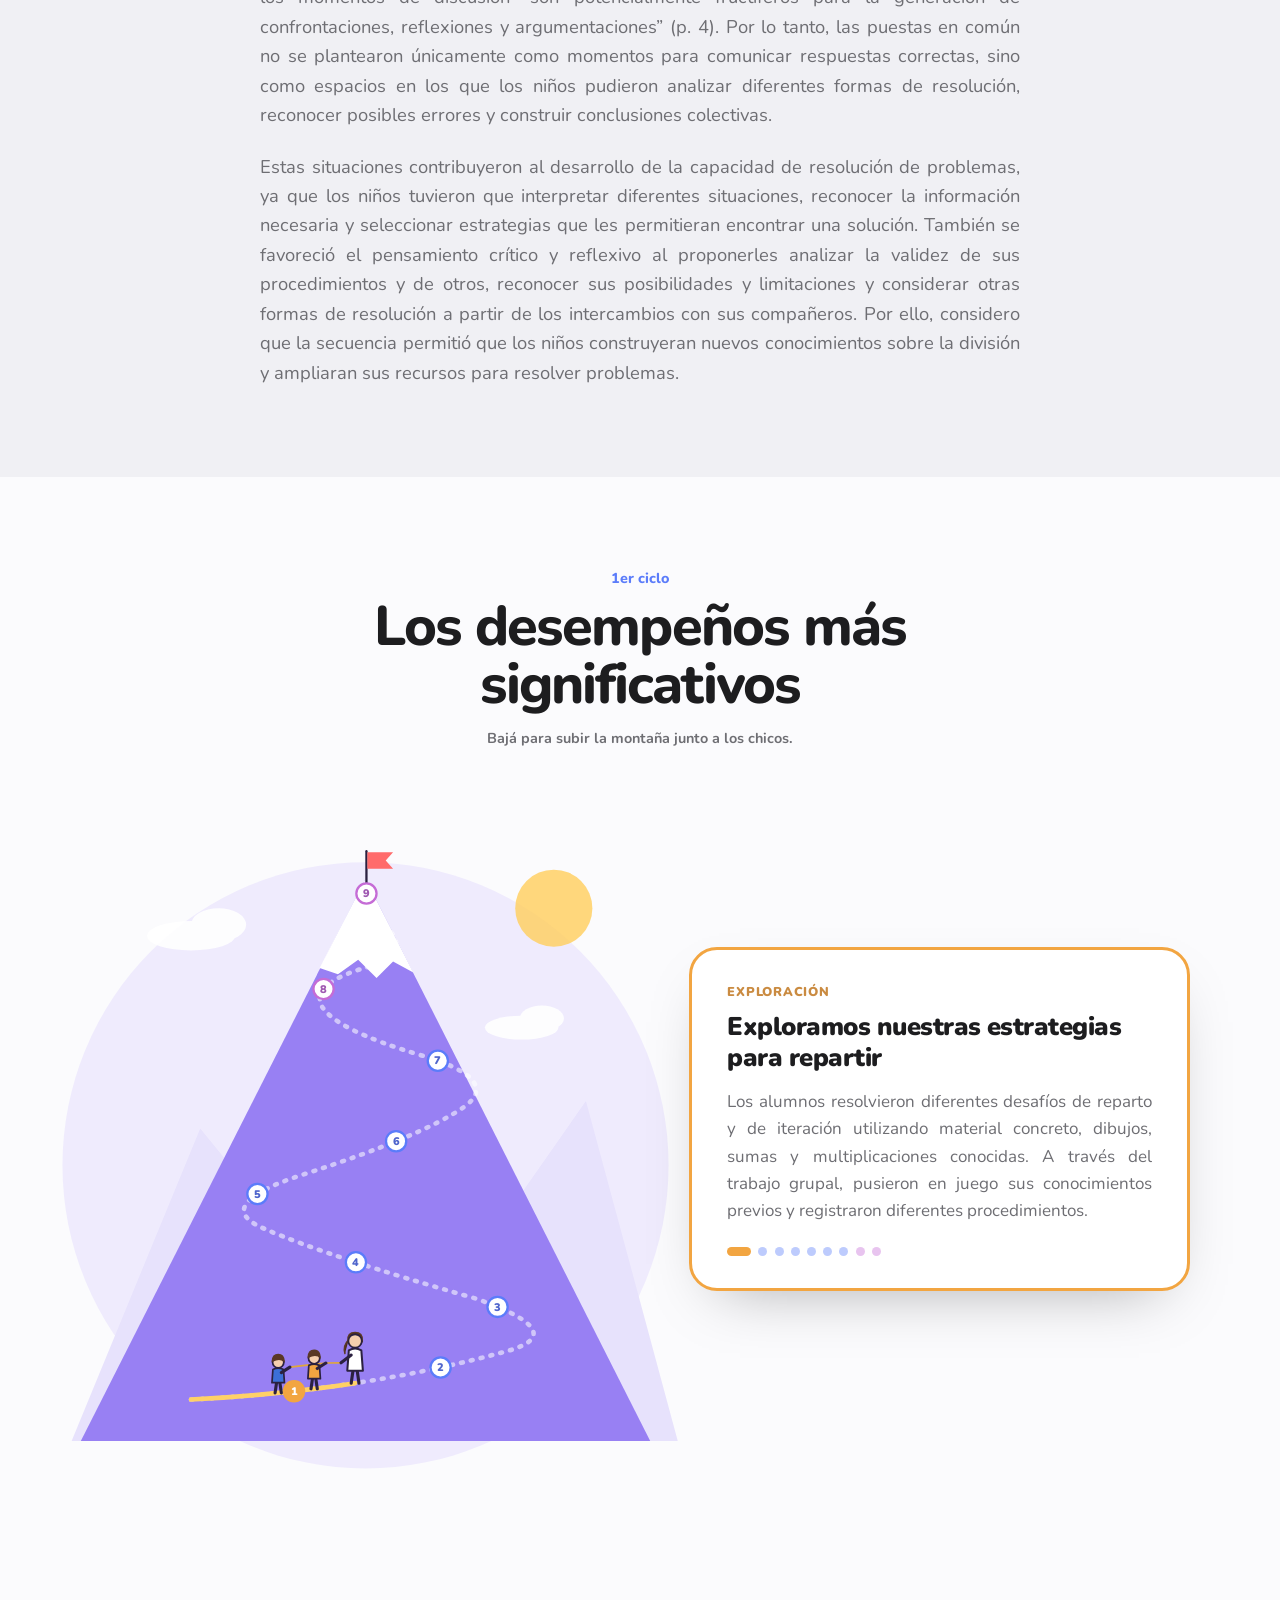
==== commit 86677a2a: "Montaña: la tarjeta muestra la etapa (Exploración, Investigación guiada, Síntesis) en vez del número" ====
--- a/index.html
+++ b/index.html
@@ -12,7 +12,7 @@
   <link rel="preconnect" href="https://fonts.googleapis.com">
   <link rel="preconnect" href="https://fonts.gstatic.com" crossorigin>
   <link href="https://fonts.googleapis.com/css2?family=Nunito:wght@400;500;600;700;800;900&display=swap" rel="stylesheet">
-  <link rel="stylesheet" href="css/styles.css?v=175">
+  <link rel="stylesheet" href="css/styles.css?v=176">
 </head>
 <body>
 
@@ -565,8 +565,8 @@
 
   </main>
 
-  <script src="js/datos.js?v=175"></script>
-  <script src="js/comun.js?v=175"></script>
-  <script src="js/main.js?v=175"></script>
+  <script src="js/datos.js?v=176"></script>
+  <script src="js/comun.js?v=176"></script>
+  <script src="js/main.js?v=176"></script>
 </body>
 </html>
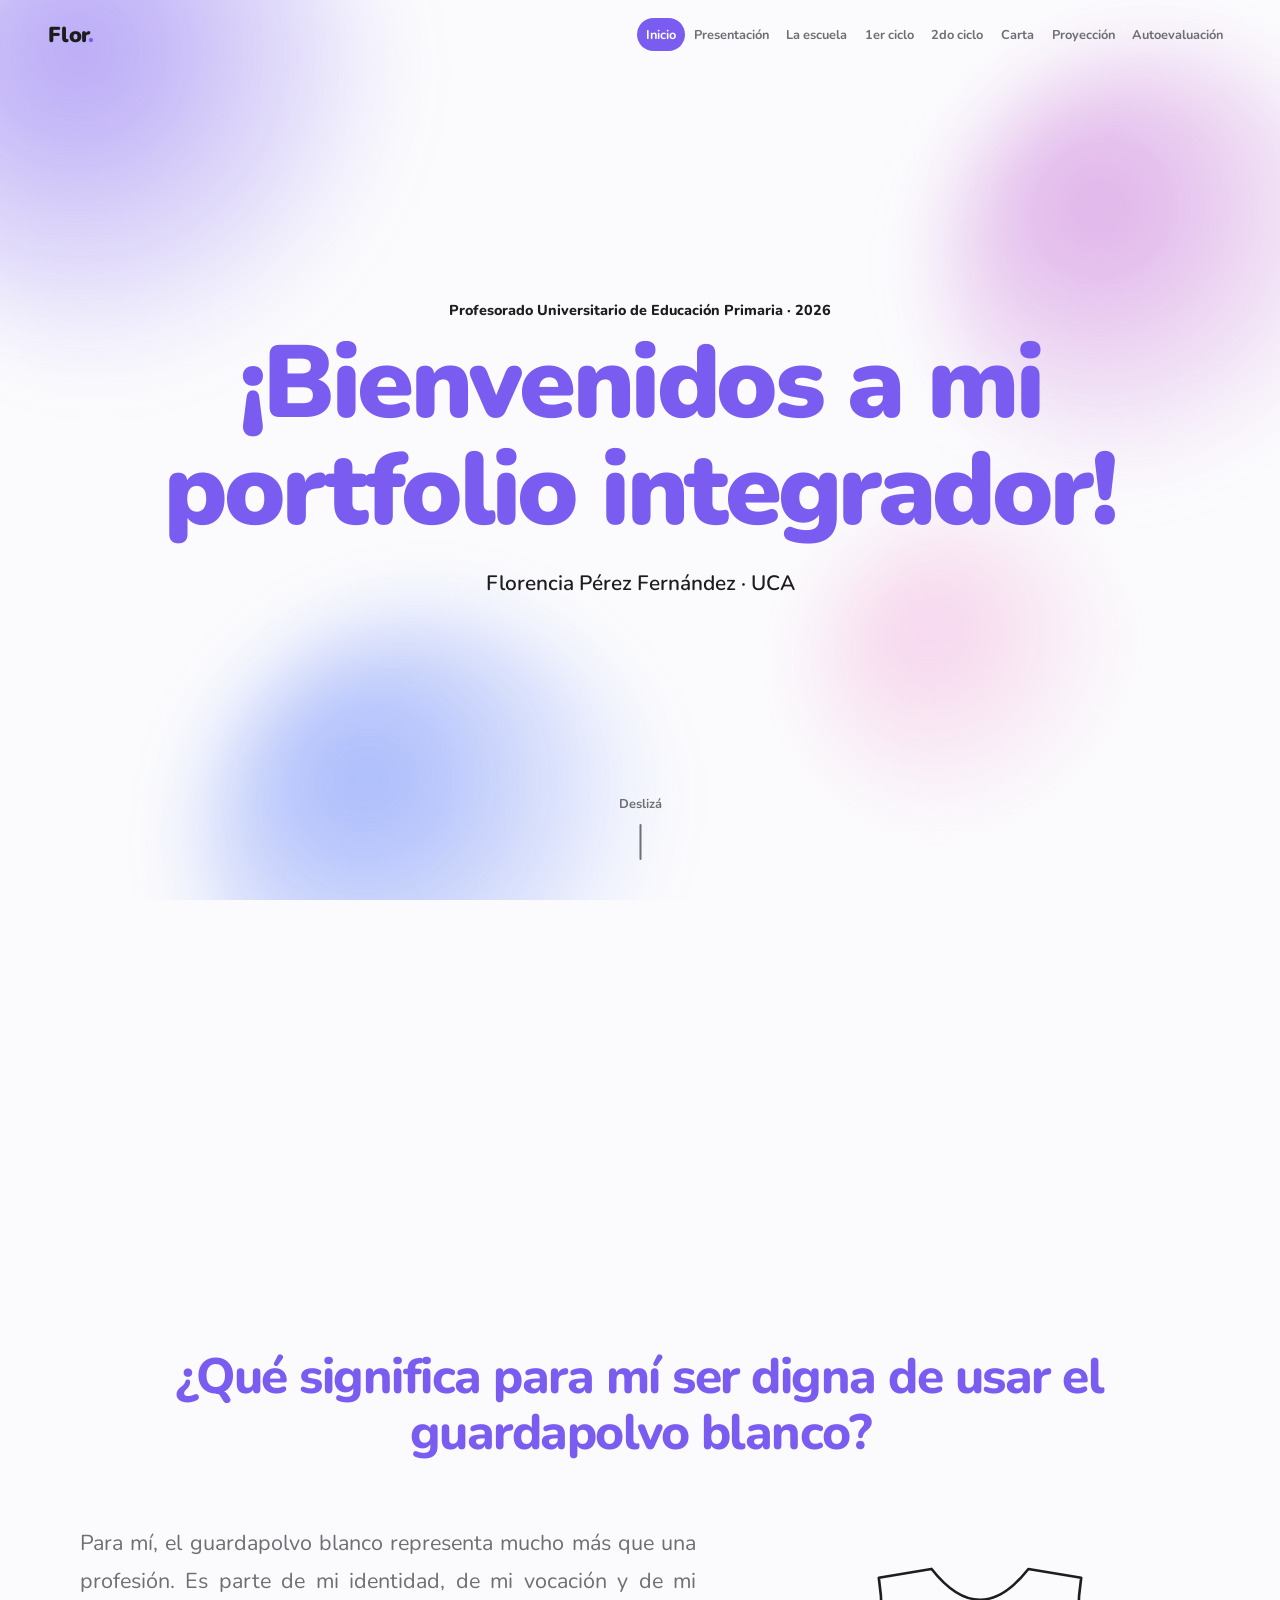
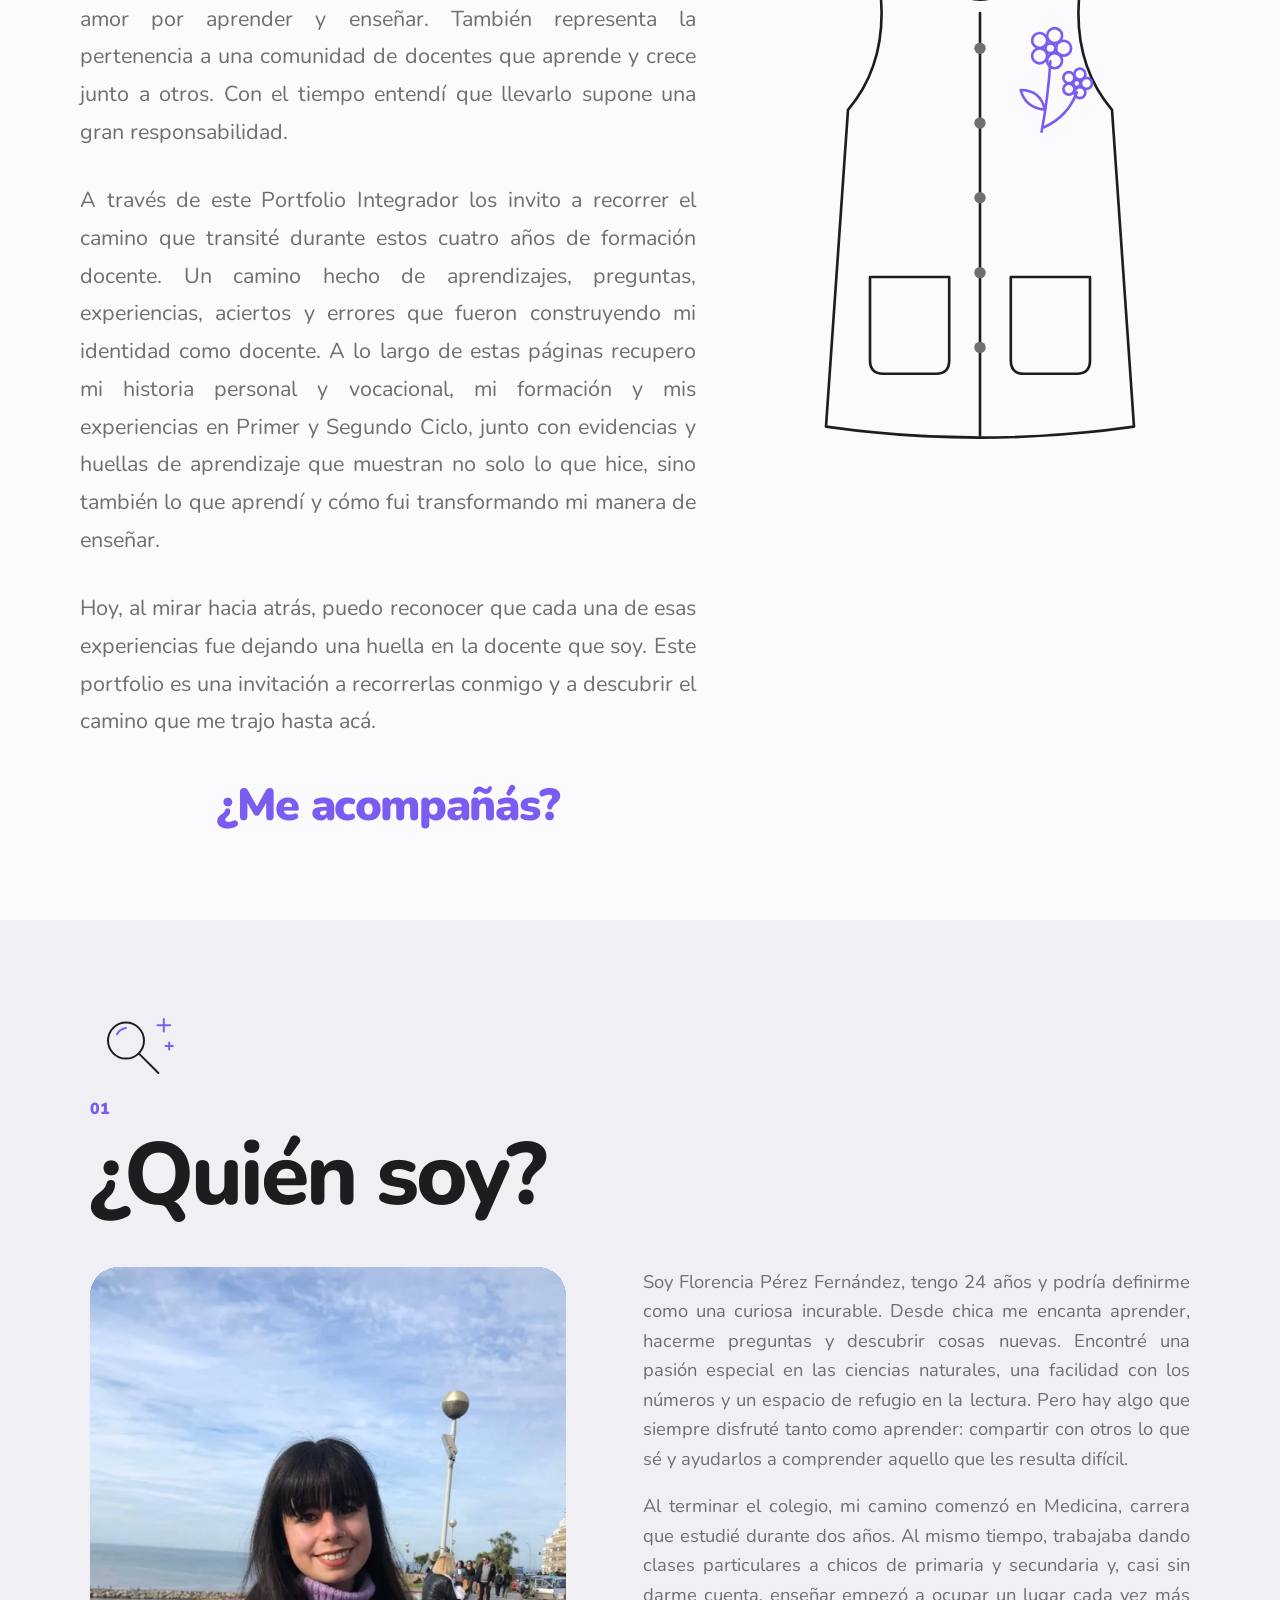
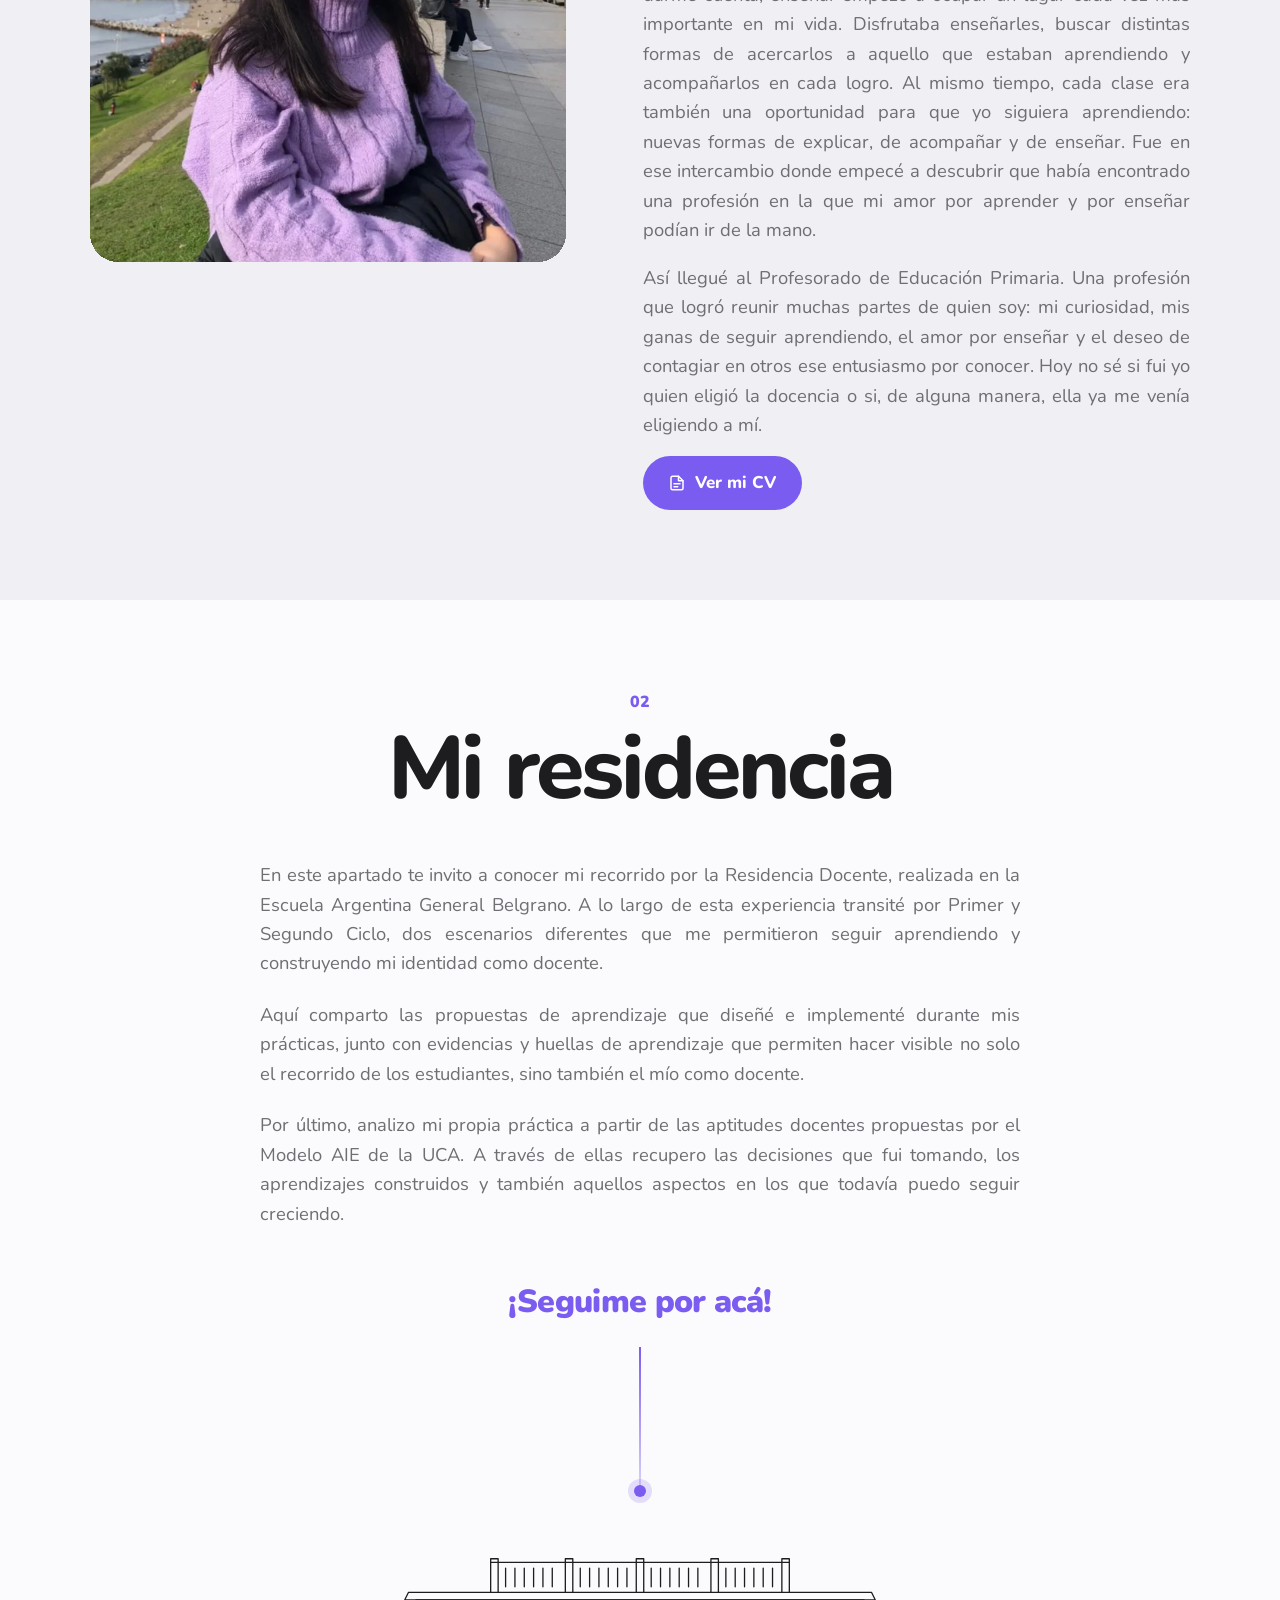
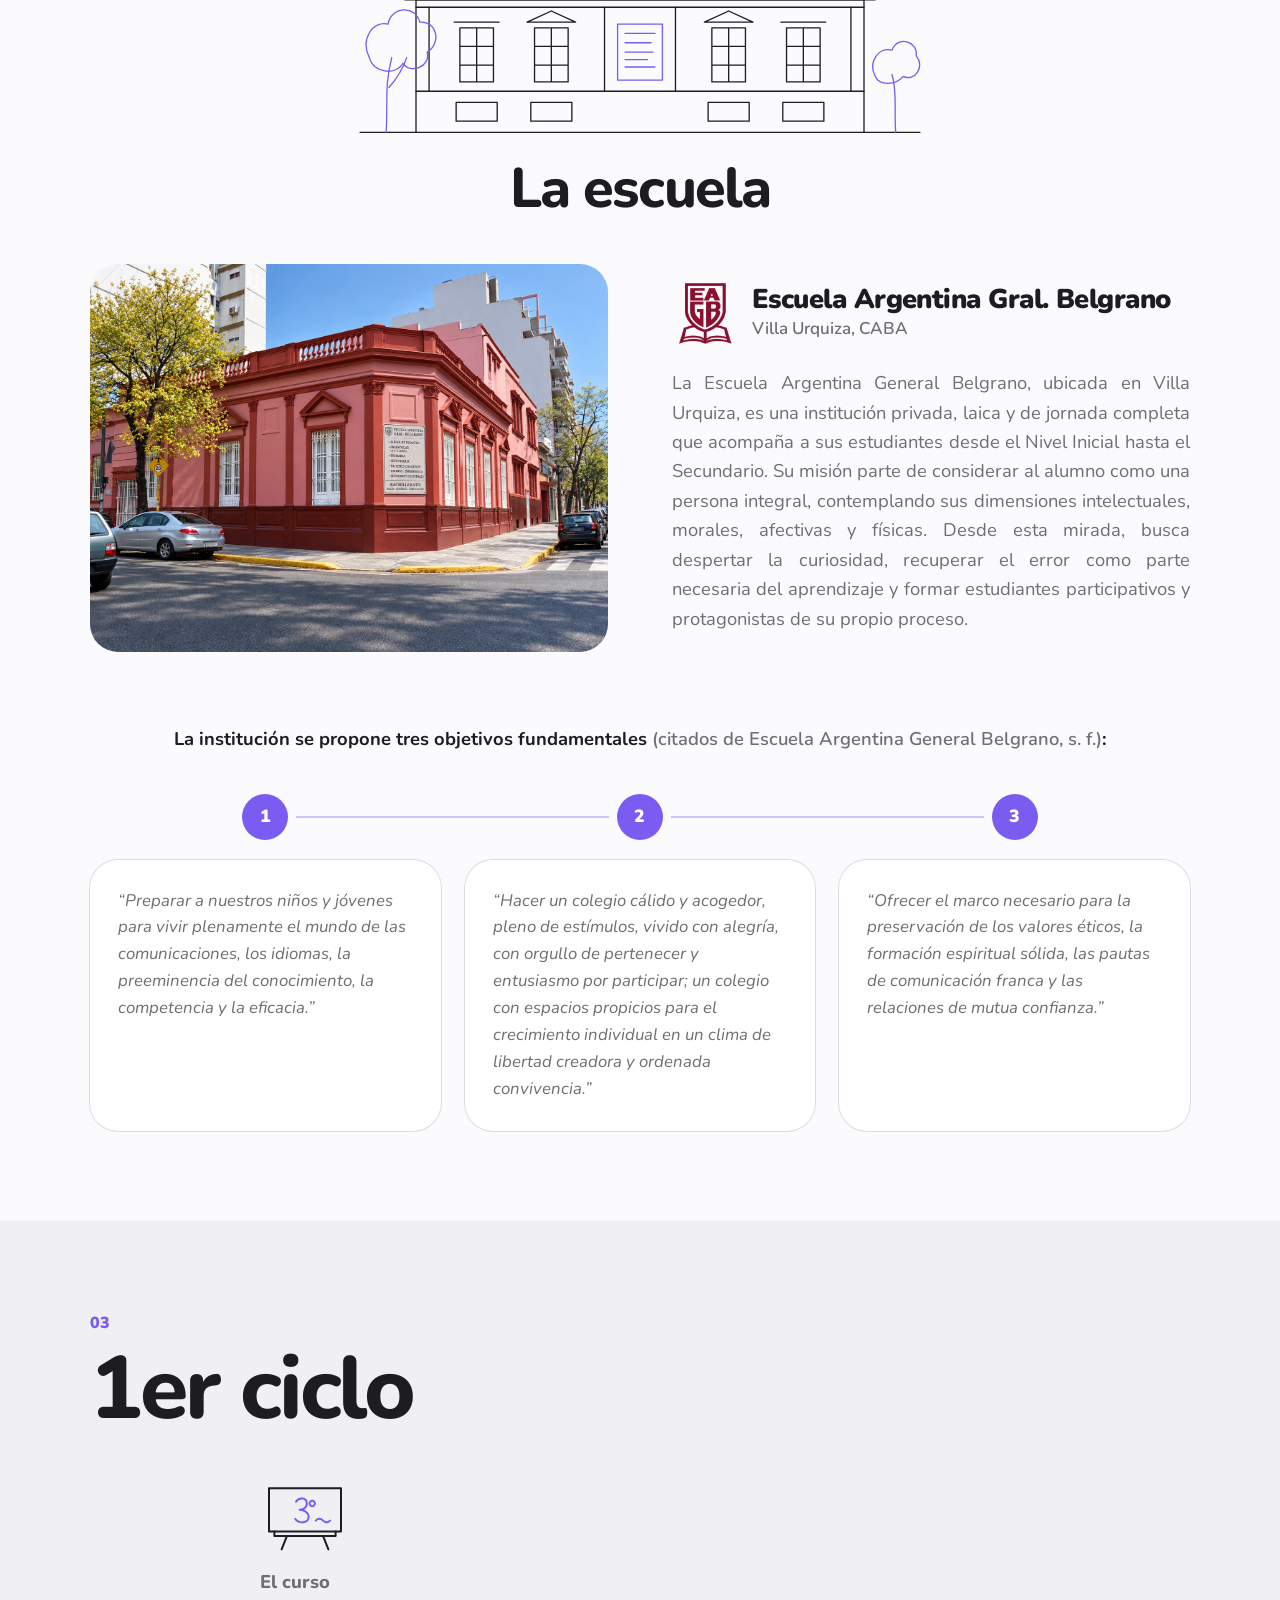
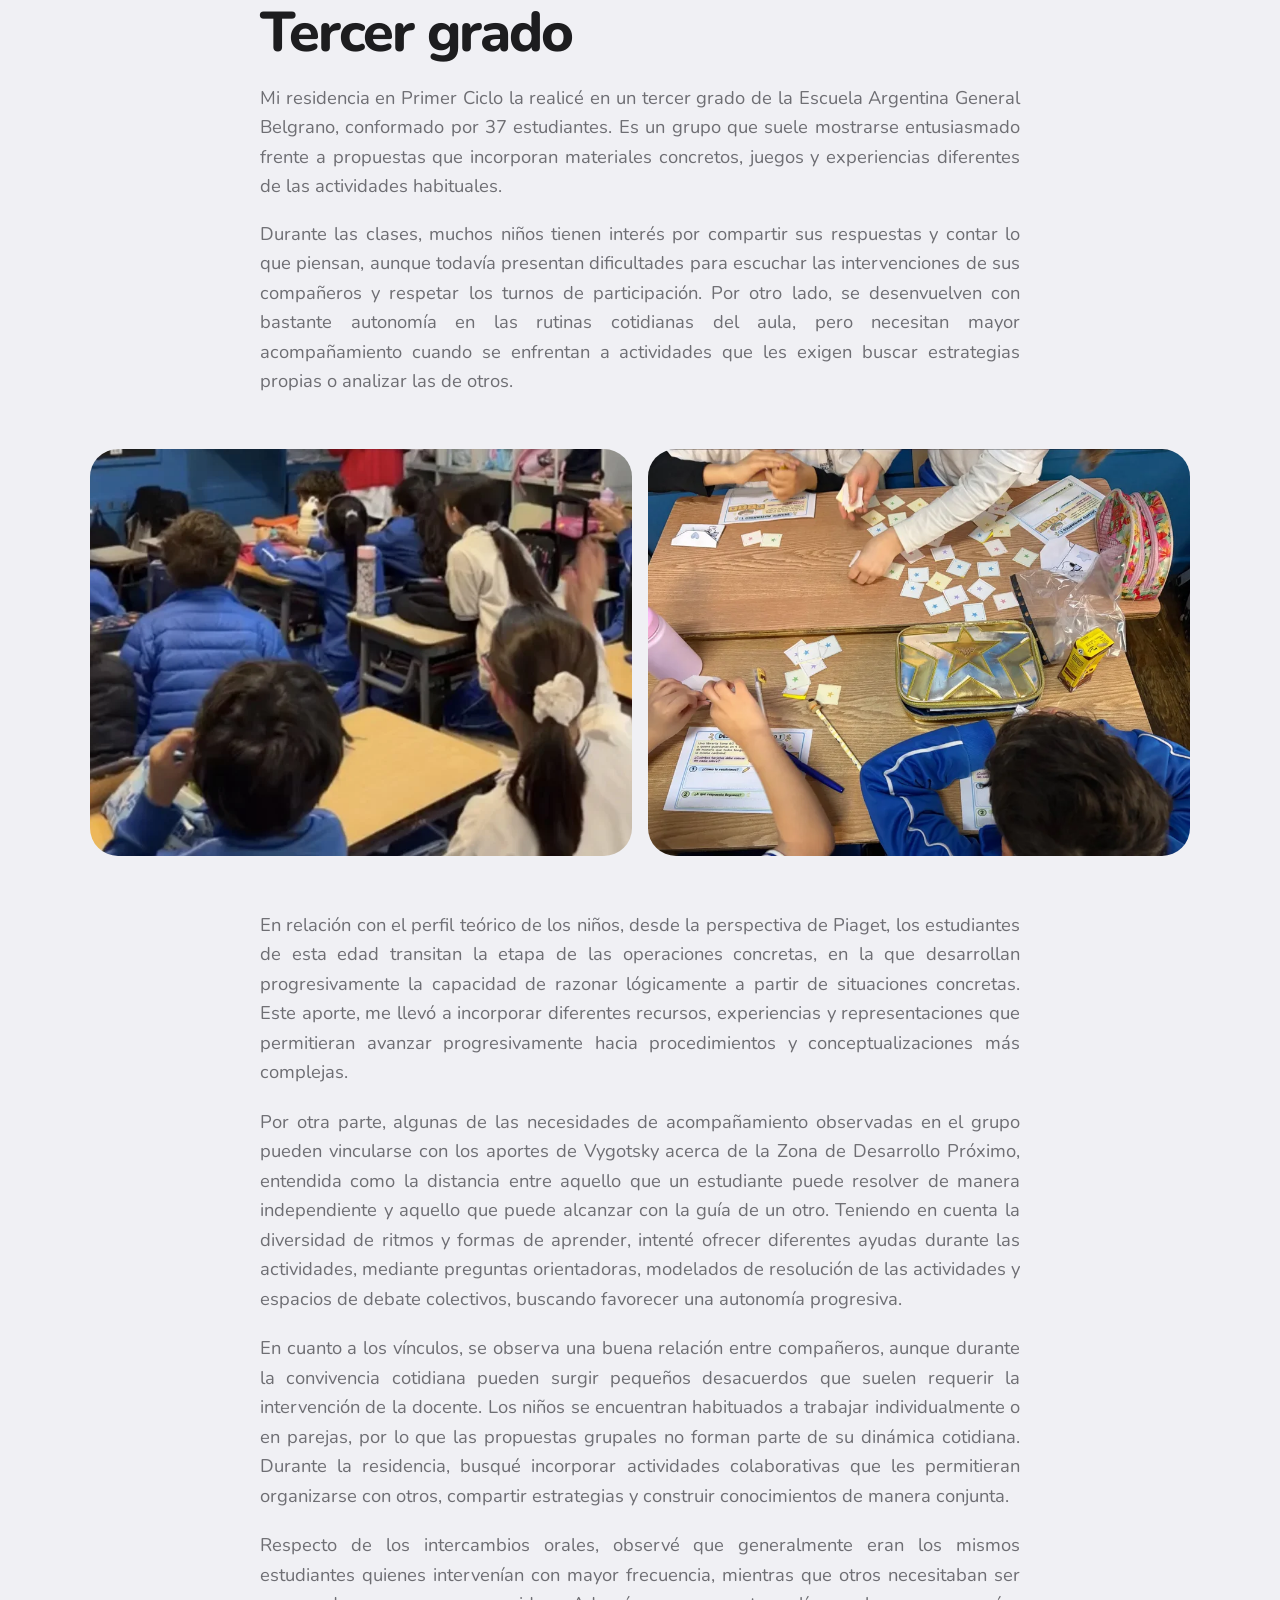
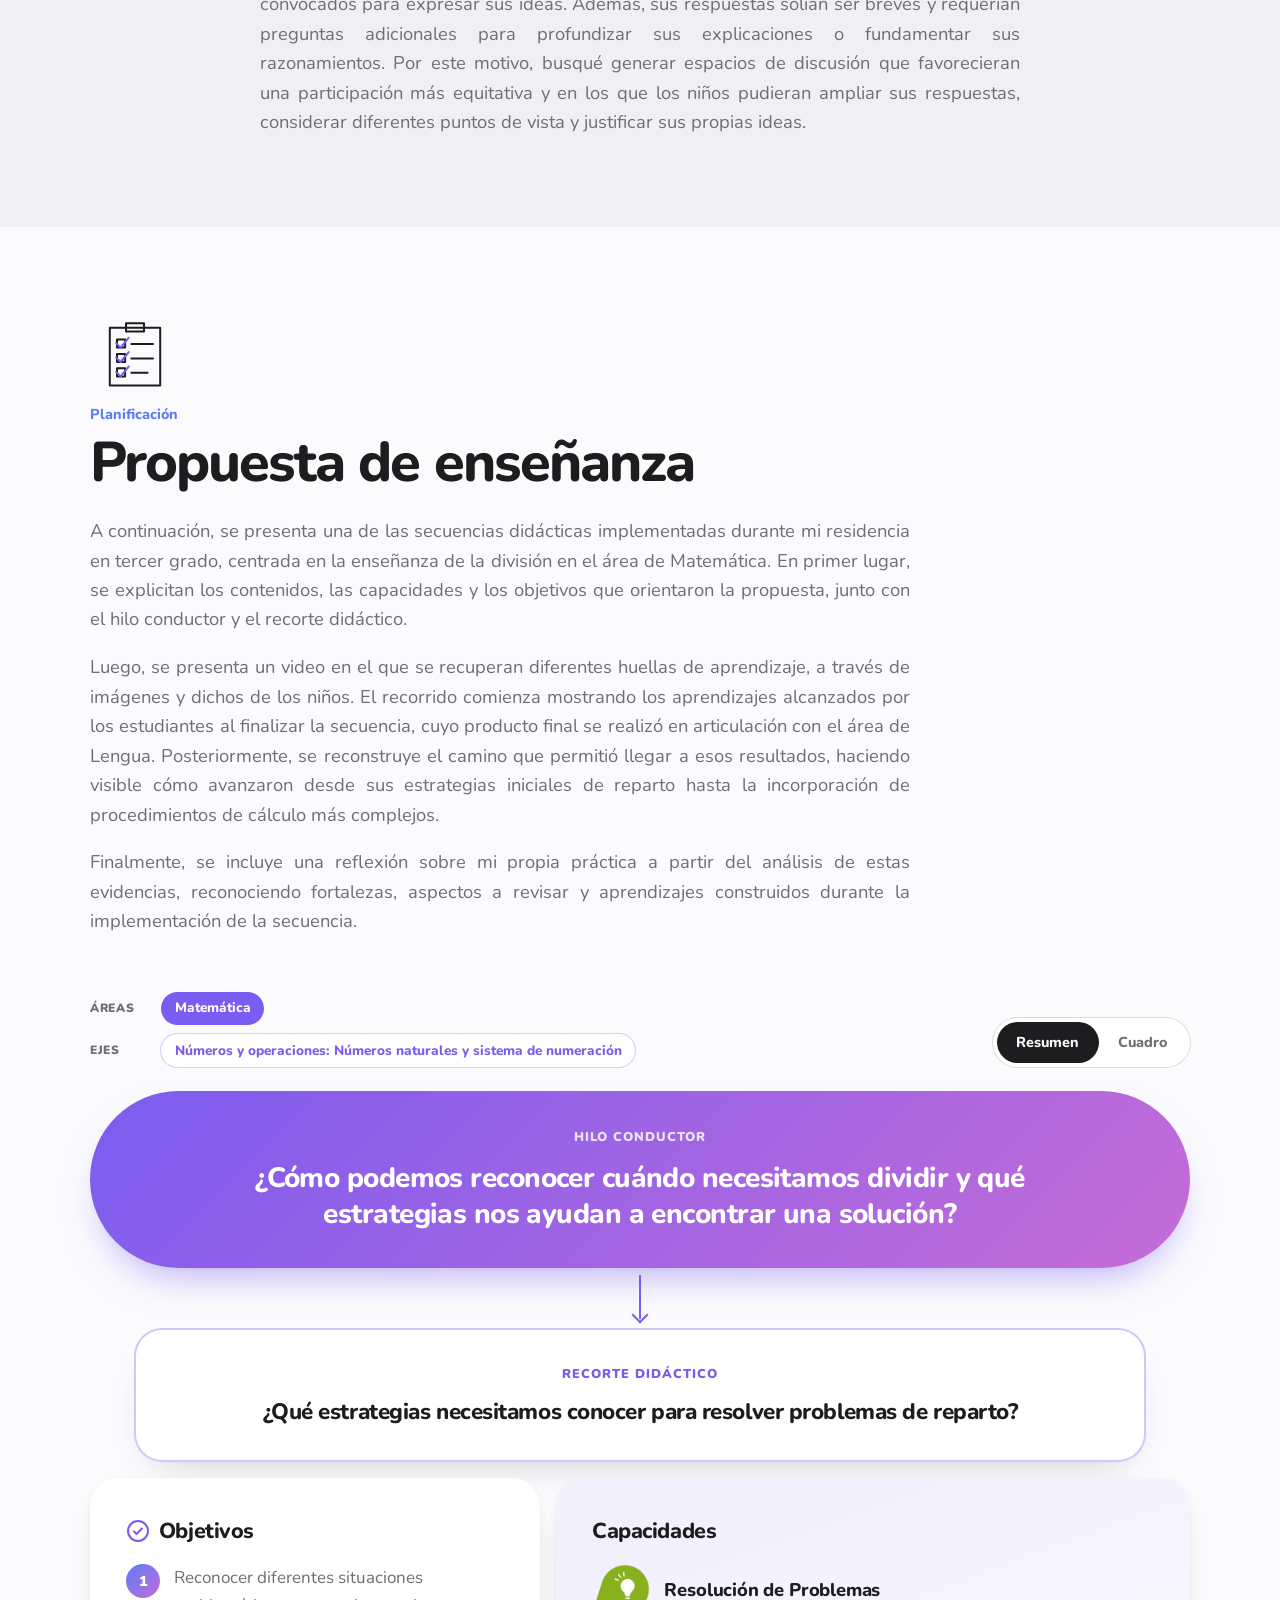
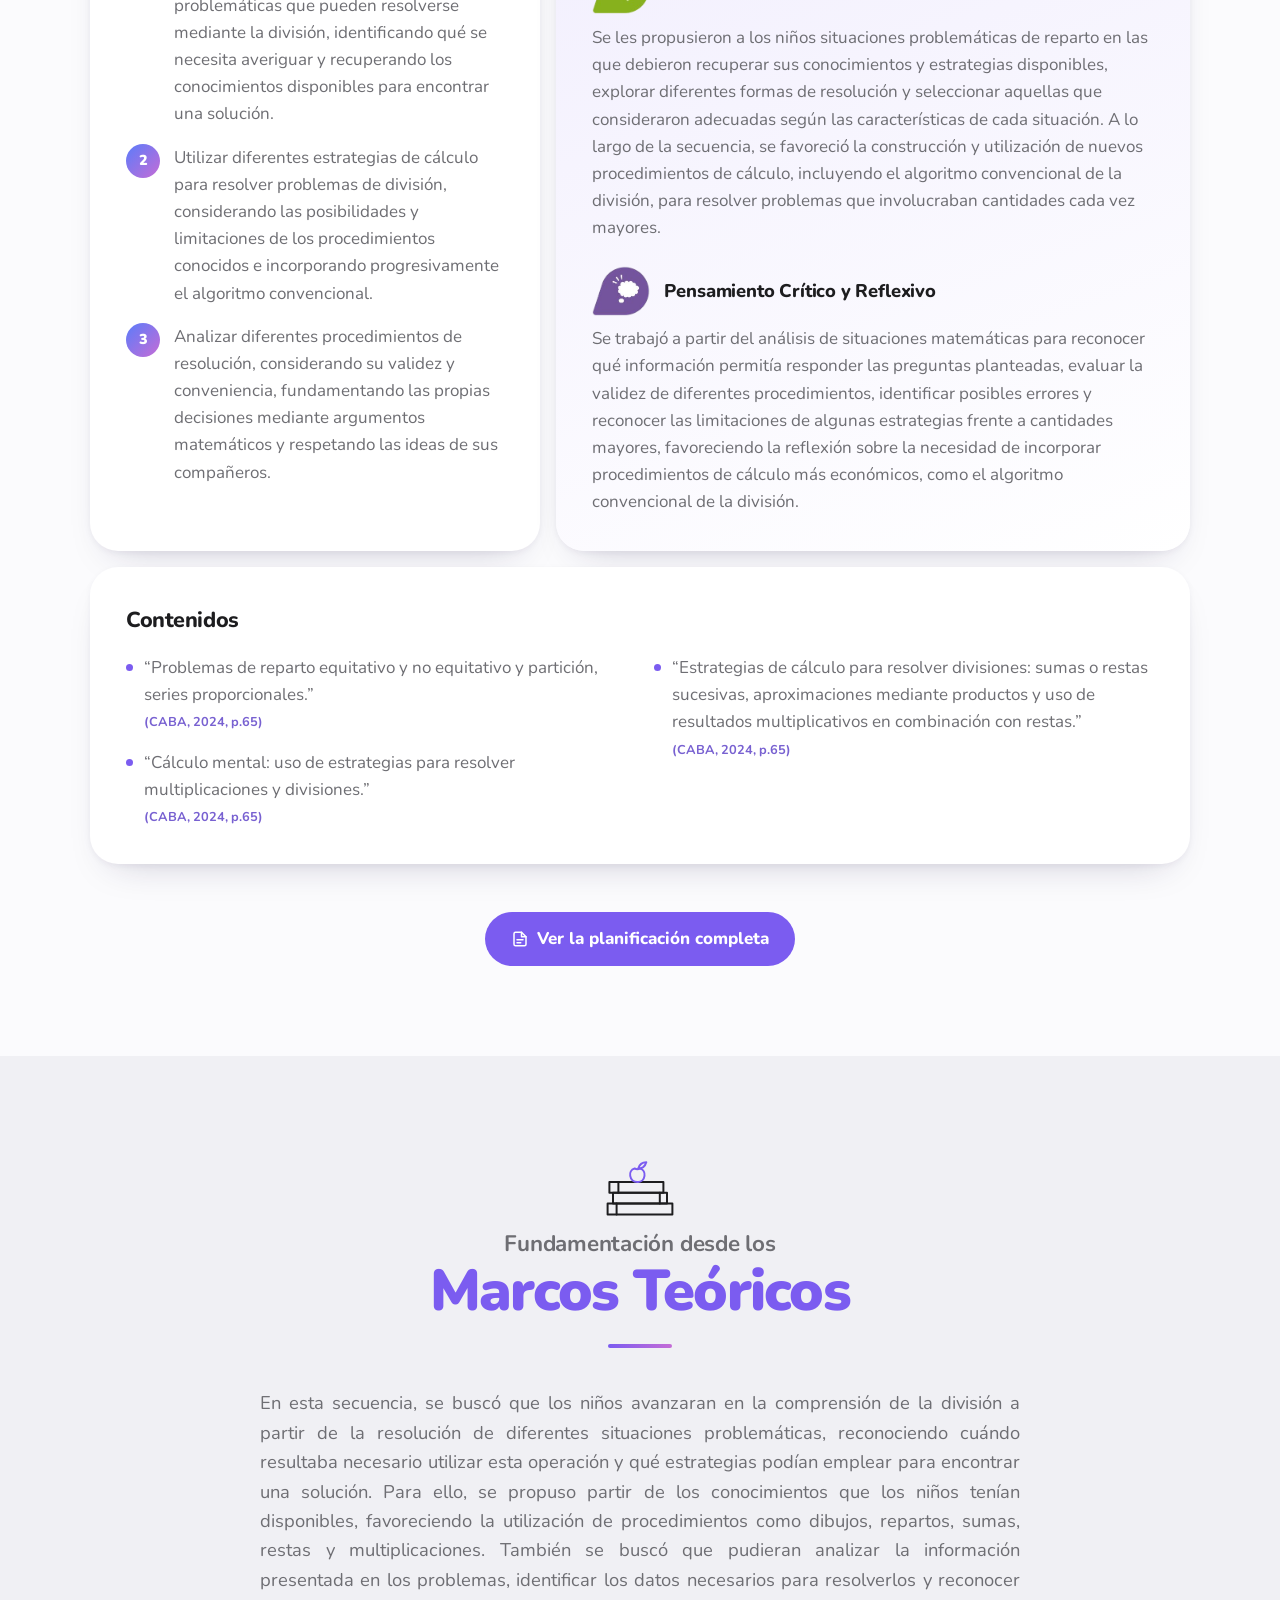
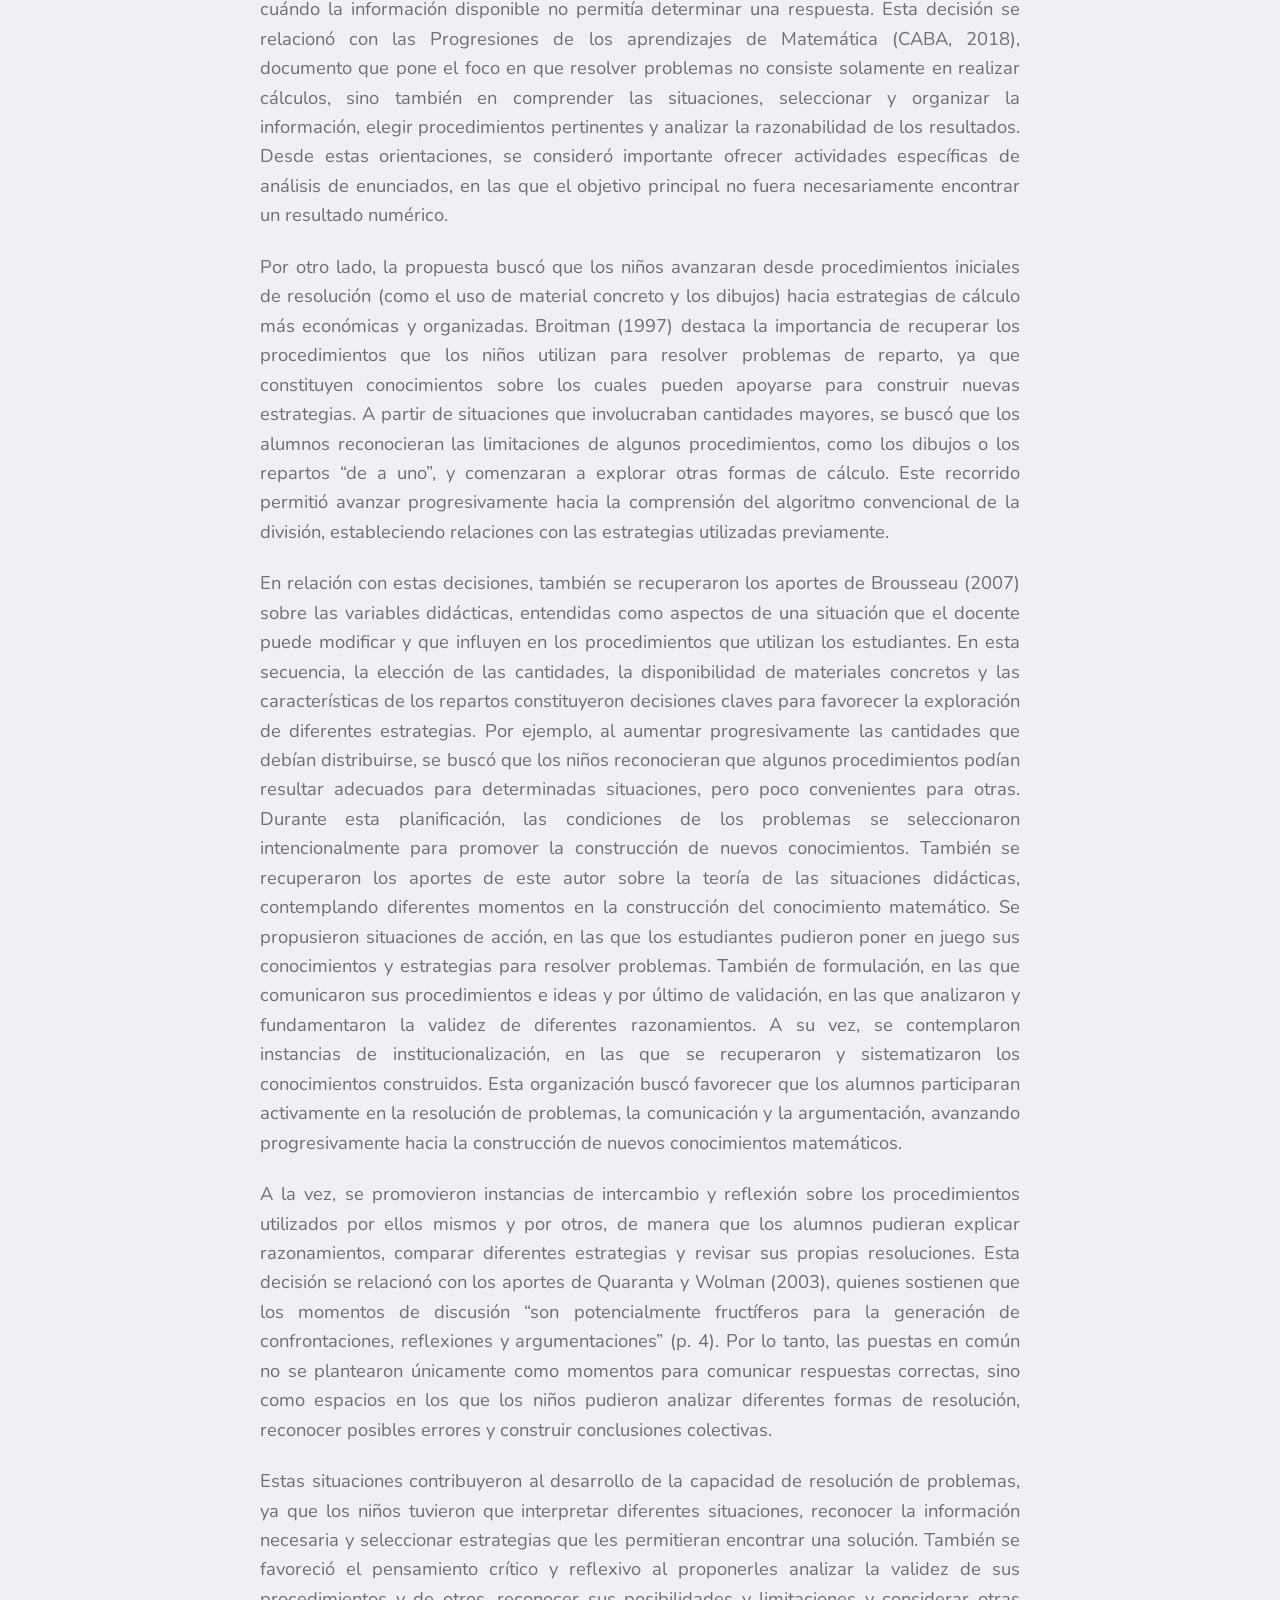
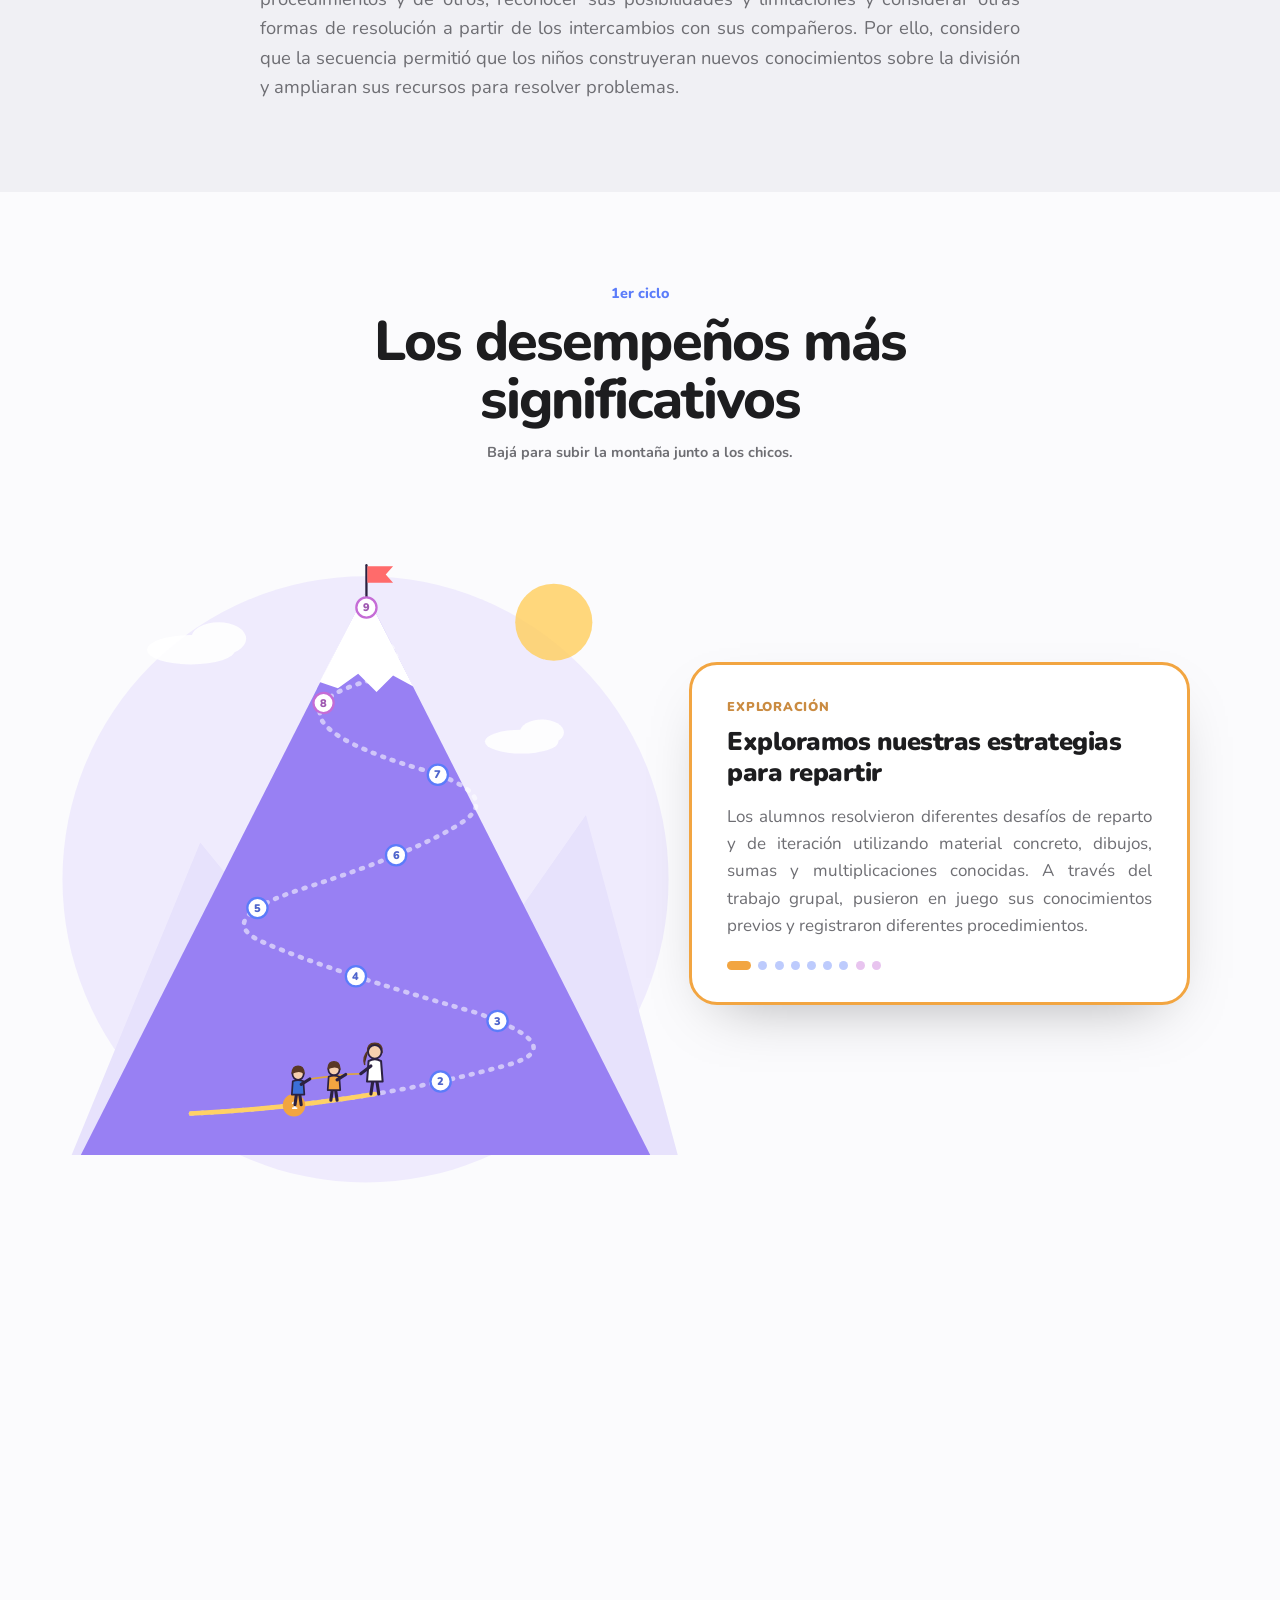
==== commit 4067be4c: "1er ciclo: cambios de la última pestaña del doc (perfil, marcos sin "única", síntesis, AIE) y links " ====
--- a/index.html
+++ b/index.html
@@ -12,7 +12,7 @@
   <link rel="preconnect" href="https://fonts.googleapis.com">
   <link rel="preconnect" href="https://fonts.gstatic.com" crossorigin>
   <link href="https://fonts.googleapis.com/css2?family=Nunito:wght@400;500;600;700;800;900&display=swap" rel="stylesheet">
-  <link rel="stylesheet" href="css/styles.css?v=176">
+  <link rel="stylesheet" href="css/styles.css?v=177">
 </head>
 <body>
 
@@ -236,11 +236,10 @@
               <figure class="fade"><img src="img/c1-curso-2.webp" alt="Estudiantes de 3.er grado resolviendo un desafío matemático con tarjetas en sus bancos" loading="lazy"></figure>
             </div>
             <div class="narrow texto-justificado curso__perfil">
-              <div class="fade"><p>En relación con el perfil teórico de los niños, desde la perspectiva de Piaget, los estudiantes de esta edad transitan la etapa de las operaciones concretas, en la que desarrollan progresivamente la capacidad de razonar lógicamente a partir de situaciones concretas. Teniendo en cuenta estas características, en las propuestas de enseñanza decidí partir de experiencias, ejemplos y materiales concretos para avanzar progresivamente hacia procedimientos y conceptualizaciones más complejas.</p></div>
-              <div class="fade"><p>En cuanto a las características particulares del grupo, los estudiantes suelen desenvolverse con autonomía en las rutinas habituales del aula, como preparar los materiales, registrar las actividades y resolver consignas conocidas. Sin embargo, cuando se enfrentan a situaciones que requieren elaborar estrategias propias o utilizar procedimientos diferentes de los habituales, necesitan un acompañamiento más cercano. Esto puede vincularse con los aportes de Vygotsky acerca del carácter social del aprendizaje y la Zona de Desarrollo Próximo, entendida como la distancia entre aquello que un estudiante puede resolver de manera independiente y aquello que puede alcanzar con la guía de un adulto o en colaboración con un compañero.</p></div>
-              <div class="fade"><p>En cuanto a los vínculos, se observa una buena relación entre compañeros, aunque durante la convivencia cotidiana pueden surgir pequeños desacuerdos que suelen requerir la intervención de la docente. Los estudiantes se encuentran habituados a trabajar individualmente o en parejas, por lo que las propuestas grupales no forman parte de su dinámica cotidiana. Durante la residencia, busqué incorporar actividades colaborativas que les permitieran compartir estrategias, escuchar diferentes puntos de vista y construir conocimientos junto con sus compañeros.</p></div>
-              <div class="fade"><p>En relación con la participación, los niños suelen mostrarse entusiasmados por compartir sus respuestas e intervenir durante los intercambios orales. Sin embargo, generalmente son los mismos estudiantes quienes participan con mayor frecuencia, mientras que otros necesitan ser convocados para expresar sus ideas. Además, suelen ofrecer respuestas breves y requieren preguntas adicionales para profundizar sus explicaciones o fundamentar sus razonamientos. También presentan algunas dificultades para respetar los turnos de participación y sostener la escucha de sus compañeros.</p></div>
-              <div class="fade"><p>Por último, una característica que considero importante destacar es el interés que demuestra este grupo frente a propuestas que incorporan materiales concretos y experiencias diferentes de las actividades habituales del libro. Esta particularidad, junto con la diversidad de ritmos y formas de aprender, me llevó a incorporar diferentes recursos y situaciones de enseñanza que permitieran a los niños acercarse a los contenidos desde distintas experiencias y participar activamente en la construcción de sus aprendizajes.</p></div>
+              <div class="fade"><p>En relación con el perfil teórico de los niños, desde la perspectiva de Piaget, los estudiantes de esta edad transitan la etapa de las operaciones concretas, en la que desarrollan progresivamente la capacidad de razonar lógicamente a partir de situaciones concretas. Este aporte, me llevó a incorporar diferentes recursos, experiencias y representaciones que permitieran avanzar progresivamente hacia procedimientos y conceptualizaciones más complejas.</p></div>
+              <div class="fade"><p>Por otra parte, algunas de las necesidades de acompañamiento observadas en el grupo pueden vincularse con los aportes de Vygotsky acerca de la Zona de Desarrollo Próximo, entendida como la distancia entre aquello que un estudiante puede resolver de manera independiente y aquello que puede alcanzar con la guía de un otro. Teniendo en cuenta la diversidad de ritmos y formas de aprender, intenté ofrecer diferentes ayudas durante las actividades, mediante preguntas orientadoras, modelados de resolución de las actividades y espacios de debate colectivos, buscando favorecer una autonomía progresiva.</p></div>
+              <div class="fade"><p>En cuanto a los vínculos, se observa una buena relación entre compañeros, aunque durante la convivencia cotidiana pueden surgir pequeños desacuerdos que suelen requerir la intervención de la docente. Los niños se encuentran habituados a trabajar individualmente o en parejas, por lo que las propuestas grupales no forman parte de su dinámica cotidiana. Durante la residencia, busqué incorporar actividades colaborativas que les permitieran organizarse con otros, compartir estrategias y construir conocimientos de manera conjunta.</p></div>
+              <div class="fade"><p>Respecto de los intercambios orales, observé que generalmente eran los mismos estudiantes quienes intervenían con mayor frecuencia, mientras que otros necesitaban ser convocados para expresar sus ideas. Además, sus respuestas solían ser breves y requerían preguntas adicionales para profundizar sus explicaciones o fundamentar sus razonamientos. Por este motivo, busqué generar espacios de discusión que favorecieran una participación más equitativa y en los que los niños pudieran ampliar sus respuestas, considerar diferentes puntos de vista y justificar sus propias ideas.</p></div>
             </div>
           </div>
         </section>
@@ -279,7 +278,7 @@
             <svg class="garabato  fade" viewBox="0 0 100 80" aria-hidden="true"><g><path pathLength="1" d="M14 76 H86 V64 H14 Z"/><path pathLength="1" d="M20 64 H80 V52 H20 Z"/><path pathLength="1" d="M16 52 H76 V40 H16 Z"/><path pathLength="1" d="M24 76 V64 M72 64 V52 M26 52 V40"/></g><g class="garabato__acento"><path pathLength="1" d="M47 40 C38 40 36 27 44 25 C46 26 48 26 50 25 C58 27 56 40 48 40 Z"/><path pathLength="1" d="M48 25 q2 -7 9 -7 q-2 7 -9 7"/></g></svg>
             <h3 class="marco__titulo fade"><span>Fundamentación desde los</span> <span class="destacado">Marcos Teóricos</span></h3>
             <div class="texto-justificado">
-              <p class="fade">En esta secuencia, se buscó que los niños avanzaran en la comprensión de la división a partir de la resolución de diferentes situaciones problemáticas, reconociendo cuándo resultaba necesario utilizar esta operación y qué estrategias podían emplear para encontrar una solución. Para ello, se propuso partir de los conocimientos que los niños tenían disponibles, favoreciendo la utilización de procedimientos como dibujos, repartos, sumas, restas y multiplicaciones. También se buscó que pudieran analizar la información presentada en los problemas, identificar los datos necesarios para resolverlos y reconocer cuándo la información disponible no permitía determinar una única respuesta. Esta decisión se relacionó con las Progresiones de los aprendizajes de Matemática (CABA, 2018), documento que pone el foco en que resolver problemas no consiste solamente en realizar cálculos, sino también en comprender las situaciones, seleccionar y organizar la información, elegir procedimientos pertinentes y analizar la razonabilidad de los resultados. Desde estas orientaciones, se consideró importante ofrecer actividades específicas de análisis de enunciados, en las que el objetivo principal no fuera necesariamente encontrar un resultado numérico.</p>
+              <p class="fade">En esta secuencia, se buscó que los niños avanzaran en la comprensión de la división a partir de la resolución de diferentes situaciones problemáticas, reconociendo cuándo resultaba necesario utilizar esta operación y qué estrategias podían emplear para encontrar una solución. Para ello, se propuso partir de los conocimientos que los niños tenían disponibles, favoreciendo la utilización de procedimientos como dibujos, repartos, sumas, restas y multiplicaciones. También se buscó que pudieran analizar la información presentada en los problemas, identificar los datos necesarios para resolverlos y reconocer cuándo la información disponible no permitía determinar una respuesta. Esta decisión se relacionó con las Progresiones de los aprendizajes de Matemática (CABA, 2018), documento que pone el foco en que resolver problemas no consiste solamente en realizar cálculos, sino también en comprender las situaciones, seleccionar y organizar la información, elegir procedimientos pertinentes y analizar la razonabilidad de los resultados. Desde estas orientaciones, se consideró importante ofrecer actividades específicas de análisis de enunciados, en las que el objetivo principal no fuera necesariamente encontrar un resultado numérico.</p>
               <p class="fade">Por otro lado, la propuesta buscó que los niños avanzaran desde procedimientos iniciales de resolución (como el uso de material concreto y los dibujos) hacia estrategias de cálculo más económicas y organizadas. Broitman (1997) destaca la importancia de recuperar los procedimientos que los niños utilizan para resolver problemas de reparto, ya que constituyen conocimientos sobre los cuales pueden apoyarse para construir nuevas estrategias. A partir de situaciones que involucraban cantidades mayores, se buscó que los alumnos reconocieran las limitaciones de algunos procedimientos, como los dibujos o los repartos “de a uno”, y comenzaran a explorar otras formas de cálculo. Este recorrido permitió avanzar progresivamente hacia la comprensión del algoritmo convencional de la división, estableciendo relaciones con las estrategias utilizadas previamente.</p>
               <p class="fade">En relación con estas decisiones, también se recuperaron los aportes de Brousseau (2007) sobre las variables didácticas, entendidas como aspectos de una situación que el docente puede modificar y que influyen en los procedimientos que utilizan los estudiantes. En esta secuencia, la elección de las cantidades, la disponibilidad de materiales concretos y las características de los repartos constituyeron decisiones claves para favorecer la exploración de diferentes estrategias. Por ejemplo, al aumentar progresivamente las cantidades que debían distribuirse, se buscó que los niños reconocieran que algunos procedimientos podían resultar adecuados para determinadas situaciones, pero poco convenientes para otras. Durante esta planificación, las condiciones de los problemas se seleccionaron intencionalmente para promover la construcción de nuevos conocimientos. También se recuperaron los aportes de este autor sobre la teoría de las situaciones didácticas, contemplando diferentes momentos en la construcción del conocimiento matemático. Se propusieron situaciones de acción, en las que los estudiantes pudieron poner en juego sus conocimientos y estrategias para resolver problemas. También de formulación, en las que comunicaron sus procedimientos e ideas y por último de validación, en las que analizaron y fundamentaron la validez de diferentes razonamientos. A su vez, se contemplaron instancias de institucionalización, en las que se recuperaron y sistematizaron los conocimientos construidos. Esta organización buscó favorecer que los alumnos participaran activamente en la resolución de problemas, la comunicación y la argumentación, avanzando progresivamente hacia la construcción de nuevos conocimientos matemáticos.</p>
               <p class="fade">A la vez, se promovieron instancias de intercambio y reflexión sobre los procedimientos utilizados por ellos mismos y por otros, de manera que los alumnos pudieran explicar razonamientos, comparar diferentes estrategias y revisar sus propias resoluciones. Esta decisión se relacionó con los aportes de Quaranta y Wolman (2003), quienes sostienen que los momentos de discusión “son potencialmente fructíferos para la generación de confrontaciones, reflexiones y argumentaciones” (p. 4). Por lo tanto, las puestas en común no se plantearon únicamente como momentos para comunicar respuestas correctas, sino como espacios en los que los niños pudieron analizar diferentes formas de resolución, reconocer posibles errores y construir conclusiones colectivas.</p>
@@ -315,13 +314,13 @@
             <h3 class="marco__titulo fade"><span>Síntesis de la</span> <span class="destacado">Práctica Reflexiva</span></h3>
             <div class="texto-justificado">
               <p class="fade">Al analizar las huellas de aprendizaje de tercer grado, considero que uno de los aspectos más logrados de la secuencia de Matemática fue la progresión que realizaron los estudiantes en sus estrategias para resolver problemas de división. Mientras que en las primeras clases predominaban los dibujos, el uso del material concreto y las sumas sucesivas, hacia el final la mayoría logró utilizar el algoritmo convencional de la división de manera autónoma. Esta comparación me permitió reconocer que el recorrido propuesto favoreció la construcción progresiva de nuevos procedimientos, recuperando los conocimientos que los niños tenían disponibles.</p>
-              <p class="fade">Las primeras huellas me permitieron identificar tanto los conocimientos disponibles como algunas dificultades en torno a la redacción de los problemas que no había anticipado. En los problemas de reparto, muchos niños recurrieron a representaciones gráficas y uso del material concreto, mientras que otros utilizaron sumas o recuperaron resultados de la multiplicación para explicar la división. Sin embargo, en el problema de la rana, varios estudiantes contaron las marcas de la recta numérica en lugar de interpretar los saltos de cinco en cinco. Esta dificultad me llevó a detener la actividad y realizar una explicación colectiva. Al revisar lo ocurrido, considero que podría haber formulado la consigna con mayor claridad y anticipado cómo interpretarían la representación. Por último, las estrategias observadas en esta clase me llevaron a priorizar los problemas de reparto antes de avanzar hacia otros sentidos de la división, ya que consideraba que las estrategias que utilizaban los niños eran poco económicas, y debía dedicarme a ampliarlas. Valoro haber tomado esta decisión a partir de las producciones de los niños, porque permitió dedicar más tiempo a los conocimientos que necesitaban fortalecer.</p>
+              <p class="fade">Las primeras huellas me permitieron identificar tanto los conocimientos disponibles de los niños como algunas dificultades en la interpretación de las consignas que no había anticipado. En los problemas de reparto, muchos alumnos recurrieron a representaciones gráficas y al uso de materiales concretos, mientras que otros utilizaron sumas o recuperaron resultados de la multiplicación para resolver las situaciones. Si bien estas estrategias les permitían llegar a los resultados, algunas resultaban poco económicas al trabajar con cantidades mayores. Por este motivo, decidí priorizar los problemas de reparto antes de avanzar hacia otros sentidos de la división (como el de la iteración), con el objetivo de ampliar el conocimiento de estrategias disponibles. Valoro haber tomado esta decisión a partir de las producciones de los niños, ya que me permitió ajustar la planificación a las necesidades de aprendizaje identificadas durante la exploración. Por otra parte, en esta misma clase de exploración, en el problema de la rana, varios estudiantes contaron las marcas de la recta numérica como saltos de cinco en cinco, en lugar de interpretar los saltos en relación a los números. Esta dificultad,  me llevó a detener la actividad y realizar una explicación colectiva. Al revisar lo ocurrido, considero que podría haber formulado la consigna con mayor claridad y anticipado las posibles interpretaciones de la representación.</p>
               <p class="fade">Uno de los avances que más valoro se observa en las huellas del problema de repartir 90 libros entre 6 estantes. Si bien los dibujos continuaban siendo una estrategia válida, los propios estudiantes comenzaron a reconocer que, frente a cantidades mayores, este procedimiento resultaba poco conveniente. Esto quedó reflejado en los tickets de salida del 19 de octubre donde algunos señalaron que dibujar les llevaba demasiado tiempo. Considero que estas respuestas muestran un aprendizaje importante en donde los niños comenzaron a evaluar la conveniencia de sus estrategias. Esto se relaciona con Broitman (1997), quien sostiene que los conocimientos de los niños "son el punto de apoyo hacia el algoritmo convencional" (p. 49). La progresión hacia la descomposición aditiva y, posteriormente, el algoritmo convencional recuperó esos procedimientos iniciales y permitió avanzar hacia formas de cálculo más económicas.</p>
               <p class="fade">Las producciones de las clases siguientes mostraron que los estudiantes comenzaron a utilizar la descomposición aditiva, recuperando sus conocimientos sobre las tablas de multiplicar para resolver divisiones mediante cantidades más pequeñas. Sin embargo, cuando incorporé un problema con resto, aparecieron dificultades para interpretar qué hacer con la cantidad que no podía repartirse completamente. En ese momento intenté acompañar la resolución mediante una explicación colectiva, pero posteriormente decidí continuar trabajando con divisiones exactas para que los niños pudieran afianzar esta nueva estrategia. Las producciones de práctica posteriores mostraron avances, ya que lograron resolver correctamente las divisiones utilizando la descomposición aditiva. Una vez que habían adquirido mayor seguridad con este procedimiento, propuse divisiones con cantidades progresivamente mayores. Durante el intercambio del 2 de noviembre, comenzaron a reconocer las limitaciones de esta nueva estrategia adquirida. Algunos niños señalaron que “con los números chiquitos era más fácil separarlos para dividir”, mientras que otros expresaron “Tenemos que hacer un montón de cuentas para llegar al resultado”. Puedo decir que estas expresiones muestran un avance importante, porque los propios estudiantes comenzaron a cuestionar la conveniencia de los procedimientos que habían aprendido y a reconocer la necesidad de encontrar una estrategia más económica. Esto permitió dar sentido a la introducción del algoritmo de la división. Finalmente, las producciones del 4 de noviembre me permitieron reconocer que la mayoría ya lograba utilizarlo de manera autónoma. En los tickets de salida de esa misma clase, los niños identificaron conocimientos que consideraban importantes para resolver divisiones, como utilizar la tabla pitagórica, recurrir a las multiplicaciones y reconocer los pasos del procedimiento. Estas respuestas me permitieron observar que, además de aplicar el algoritmo, comenzaban a reconocer los conocimientos y las acciones necesarios para llevarlo adelante.</p>
               <p class="fade">Otra fortaleza que reconozco fue haber incorporado situaciones que exigían interpretar y analizar la información de los problemas, además de realizar cálculos. Las huellas mostraron que los estudiantes comenzaron a identificar datos necesarios, innecesarios e insuficientes, aunque tuvieron mayores dificultades cuando debían formular nuevas preguntas a partir de la información disponible. Uno de los momentos que más me sorprendió surgió durante el problema de distribuir 48 estudiantes entre cuatro combis. Aunque varios habían calculado que corresponderían 12 estudiantes por vehículo, una alumna señaló: “No sabemos cuántos asientos tiene, entonces no podemos dividir porque no sabemos si entran”. Decidí recuperar su intervención y preguntar al resto del grupo qué opinaba. Frente a esto, otro estudiante sostuvo que “en las combis promedio entran 15 personas, entonces como el resultado es 12 era obvio que entraban, no hacía falta aclarar los asientos”. Este intercambio permitió confrontar dos interpretaciones. Mientras una alumna cuestionaba la información disponible, su compañero recurría a un conocimiento de la vida cotidiana para justificar el resultado. Considero que esta situación permitió avanzar en el análisis de los datos y en la fundamentación de las respuestas, recuperando también el interés del grupo por participar oralmente. Sin embargo, sus dificultades para escuchar otras posiciones y desarrollar argumentos hicieron necesarias mis intervenciones para sostener el intercambio. Quaranta y Wolman (2003) señalan que los momentos de discusión “son potencialmente fructíferos para la generación de confrontaciones, reflexiones y argumentaciones” (p. 4). Por lo tanto, destaco el haber recuperado una pregunta que no había anticipado, porque permitió que los niños revisaran la información disponible y consideraran las condiciones necesarias para interpretarla en el contexto del problema.</p>
               <p class="fade">Las huellas del 5 de noviembre me permitieron reconocer avances en cuanto al logro de los objetivos propuestos. En la primera situación, varios estudiantes identificaron que Martina había utilizado las 72 galletitas de vainilla, cuando el problema pedía repartir únicamente las 64 de chocolate. En la segunda, reconocieron que la descomposición aditiva de Lucas era correcta y algunos pudieron justificarlo explicando que había realizado adecuadamente las divisiones parciales y sumado sus resultados. La tercera situación mostró diferentes formas de analizar un error en el algoritmo convencional. Por un lado un estudiante señaló que el resultado debía ser 34 libros por estante, mientras que otro identificó una inconsistencia en el cálculo al escribir “2 × 3 no me da 8”. Estas producciones muestran que los niños habían avanzado en la selección de datos y en la identificación de errores matemáticos, pero que algunas justificaciones ofrecían respuestas más generales (el da 34, termina explicando el resultado, pero no el error de la estudiante de manera más profunda). Esto se relaciona con una dificultad que había identificado en el grupo, ya que muchos estudiantes necesitaban preguntas adicionales para desarrollar sus razonamientos y colocarlos por escrito. Considero que podría haber aprovechado aún más estas diferencias para comparar las explicaciones y analizar cuáles permitían comprender el error y cuáles necesitaban ampliarse. Esto habría favorecido una argumentación escrita más precisa y además, enriquecer el debate oral.</p>
               <p class="fade">Un aspecto que considero que podría mejorar se relaciona con las estrategias de evaluación utilizadas durante la secuencia de Matemática. Si bien los tickets de salida y los debates orales me permitieron reconocer los aprendizajes de los estudiantes, podría haber incorporado otras instancias de evaluación. Por ejemplo, en los tickets del 4 de noviembre, los niños identificaron conocimientos importantes para resolver divisiones, como utilizar la tabla pitagórica, recurrir a las multiplicaciones y reconocer los pasos del algoritmo. Estas respuestas muestran que podían recuperar y expresar conocimientos construidos durante la secuencia. Sin embargo, hubiera sido interesante proponerles comparar sus primeras resoluciones con las últimas para reconocer qué estrategias habían aprendido, cuáles les resultaban más convenientes y por qué. Esto habría permitido que los estudiantes participaran más activamente en la evaluación de sus avances y me habría ofrecido nuevas evidencias sobre sus aprendizajes.</p>
-              <p class="fade">Por otra parte en Lengua, las huellas también me permitieron reconocer una progresión en la comprensión de los cuentos y en la producción escrita. En las primeras clases, a partir de la lectura de “El zapatero y los duendes”, los estudiantes realizaron la rutina Color–Símbolo–Imagen y propusieron finales alternativos. Sus producciones mostraron que podían recuperar elementos del relato, expresar sus interpretaciones e imaginar nuevas situaciones a partir de lo leído. Posteriormente, al identificar el inicio, el nudo y el desenlace, comenzaron a reconocer cómo se organizaban los acontecimientos y qué función cumplía cada momento dentro de la narración. Considero que estos conocimientos fueron importantes para las producciones finales, en las que tuvieron que construir sus propias historias. También valoro haber incorporado recursos como el kamishibai, la ambientación y la lectura con voces diferenciadas, teniendo en cuenta el entusiasmo que este grupo mostraba frente a propuestas diferentes de las actividades habituales. Recuperando los aportes de Borzone (2010) sobre la mediación del adulto durante la lectura, considero que estos recursos y los intercambios favorecieron la participación y la construcción de interpretaciones. Sin embargo, podría haber anticipado el significado de algunas palabras complejas, como “furtivamente” o “diligente”, para ofrecer mayores herramientas de comprensión.</p>
+              <p class="fade">Por otra parte en Lengua, las huellas también me permitieron reconocer una progresión en la comprensión de los cuentos y en la producción escrita. En las primeras clases, a partir de la lectura de “El zapatero y los duendes”, los estudiantes realizaron la rutina Color–Símbolo–Imagen y propusieron finales alternativos. Sus producciones mostraron que podían recuperar elementos del relato, expresar sus interpretaciones e imaginar nuevas situaciones a partir de lo leído. Posteriormente, al identificar el inicio, el nudo y el desenlace, comenzaron a reconocer cómo se organizaban los acontecimientos y qué función cumplía cada momento dentro de la narración. Considero que estos conocimientos fueron importantes para las producciones finales, en las que tuvieron que construir sus propias historias. También valoro haber incorporado recursos como el kamishibai, la ambientación y la lectura con voces diferenciadas, teniendo en cuenta el entusiasmo que este grupo mostraba frente a propuestas diferentes de las actividades habituales. Recuperando los aportes de Borzone (2010) sobre la mediación del adulto durante la lectura, considero que estos recursos y los intercambios favorecieron la participación y la construcción de interpretaciones. Sin embargo, podría haber anticipado el significado de algunas palabras complejas al momento de la lectura, como “furtivamente” o “diligente”, para ofrecer mayores herramientas de comprensión.</p>
               <p class="fade">Otro aprendizaje que pude reconocer en las huellas fue la comprensión de las características de los textos instructivos. En los tickets del 3 de noviembre, los alumnos identificaron la importancia de organizar los pasos y utilizar indicaciones claras para que otra persona pudiera realizar una tarea. Estas respuestas muestran que comenzaron a reconocer la finalidad comunicativa de este tipo de textos, un conocimiento que posteriormente recuperaron en sus producciones finales. Este trabajo también permitió relacionar la reflexión sobre los verbos (en este caso, la utilización del infinitivo) con situaciones concretas de lectura y escritura, recuperando los aportes de Camps y Zayas (2004) sobre la importancia de enseñar la gramática vinculada con los usos de la lengua.</p>
               <p class="fade">Las producciones finales del 6 de noviembre fueron una de las huellas que más me sorprendieron porque me permitieron reconocer cómo los niños recuperaron e integraron distintos aprendizajes de la secuencia. Al escribir nuevas historias protagonizadas por los duendes, los alumnos lograron construir conflictos y desenlaces coherentes con los acontecimientos narrados, incorporando ideas creativas. Esto me permitió observar un avance respecto de las primeras clases, en las que habían trabajado sobre la identificación del inicio, el nudo y el desenlace de un cuento, ya que ahora podían utilizar esos conocimientos para organizar sus propias narraciones. Por otro lado, en las cartas que acompañaban sus relatos, lograron ordenar las instrucciones y explicar con precisión los pasos necesarios para realizar el algoritmo de la división. Considero que estas producciones reflejan avances en relación con los objetivos de Lengua, porque los estudiantes pudieron aplicar sus conocimientos sobre la estructura narrativa y las características de los textos instructivos en una situación de escritura diferente de las anteriores. Además, la articulación con Matemática me permitió reconocer que no solo habían aprendido a resolver divisiones mediante el algoritmo convencional, sino que también podían comunicar por escrito cómo realizar el procedimiento para que otra persona pudiera comprenderlo. Esto último me parece importante, porque explicar un procedimiento exige “reorganizar” los conocimientos adquiridos y seleccionar qué información necesita conocer el otro para realizar determinadas acciones. Puedo afirmar que esta evidencia muestra una “reversibilidad” en el uso del conocimiento del algoritmo, ya que demostraron que pudieron más que solo ejecutarlo al comunicarlo en un texto instructivo de forma precisa.</p>
               <p class="fade">Para finalizar, considero que las huellas de tercer grado me permitieron reconocer avances importantes en relación con los objetivos y las capacidades que me había propuesto desarrollar. En Matemática, los estudiantes ampliaron sus estrategias de resolución y comenzaron a analizar con mayor precisión los procedimientos propios y ajenos, mientras que en Lengua lograron recuperar conocimientos sobre los cuentos narrativos y los textos instructivos para elaborar sus producciones finales. Valoro haber construido propuestas coherentes con los aprendizajes que buscaba promover y haber tomado decisiones a partir de las respuestas de los niños. Sin embargo, también reconozco que necesito seguir fortaleciendo la anticipación de dificultades, las oportunidades para desarrollar argumentos más completos y los espacios destinados a la autoevaluación y revisión de las producciones.</p>
@@ -565,8 +564,8 @@
 
   </main>
 
-  <script src="js/datos.js?v=176"></script>
-  <script src="js/comun.js?v=176"></script>
-  <script src="js/main.js?v=176"></script>
+  <script src="js/datos.js?v=177"></script>
+  <script src="js/comun.js?v=177"></script>
+  <script src="js/main.js?v=177"></script>
 </body>
 </html>
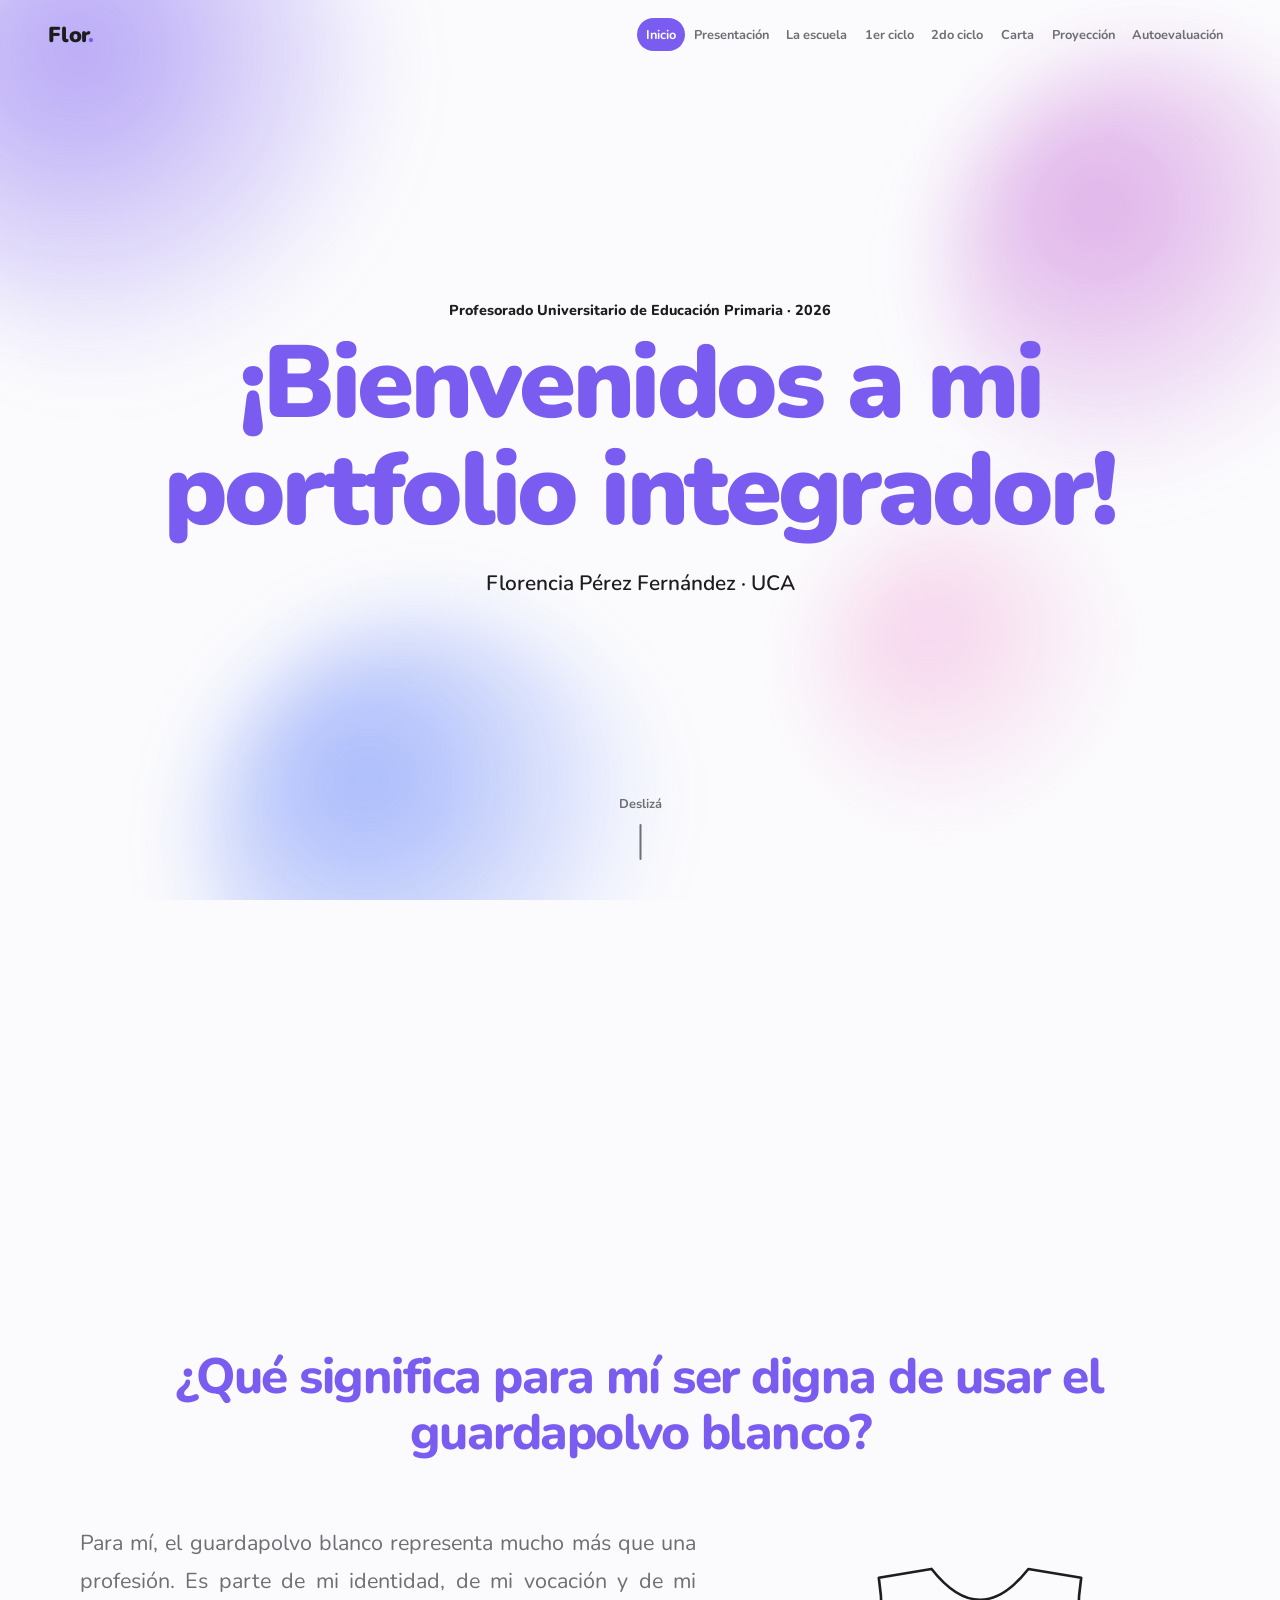
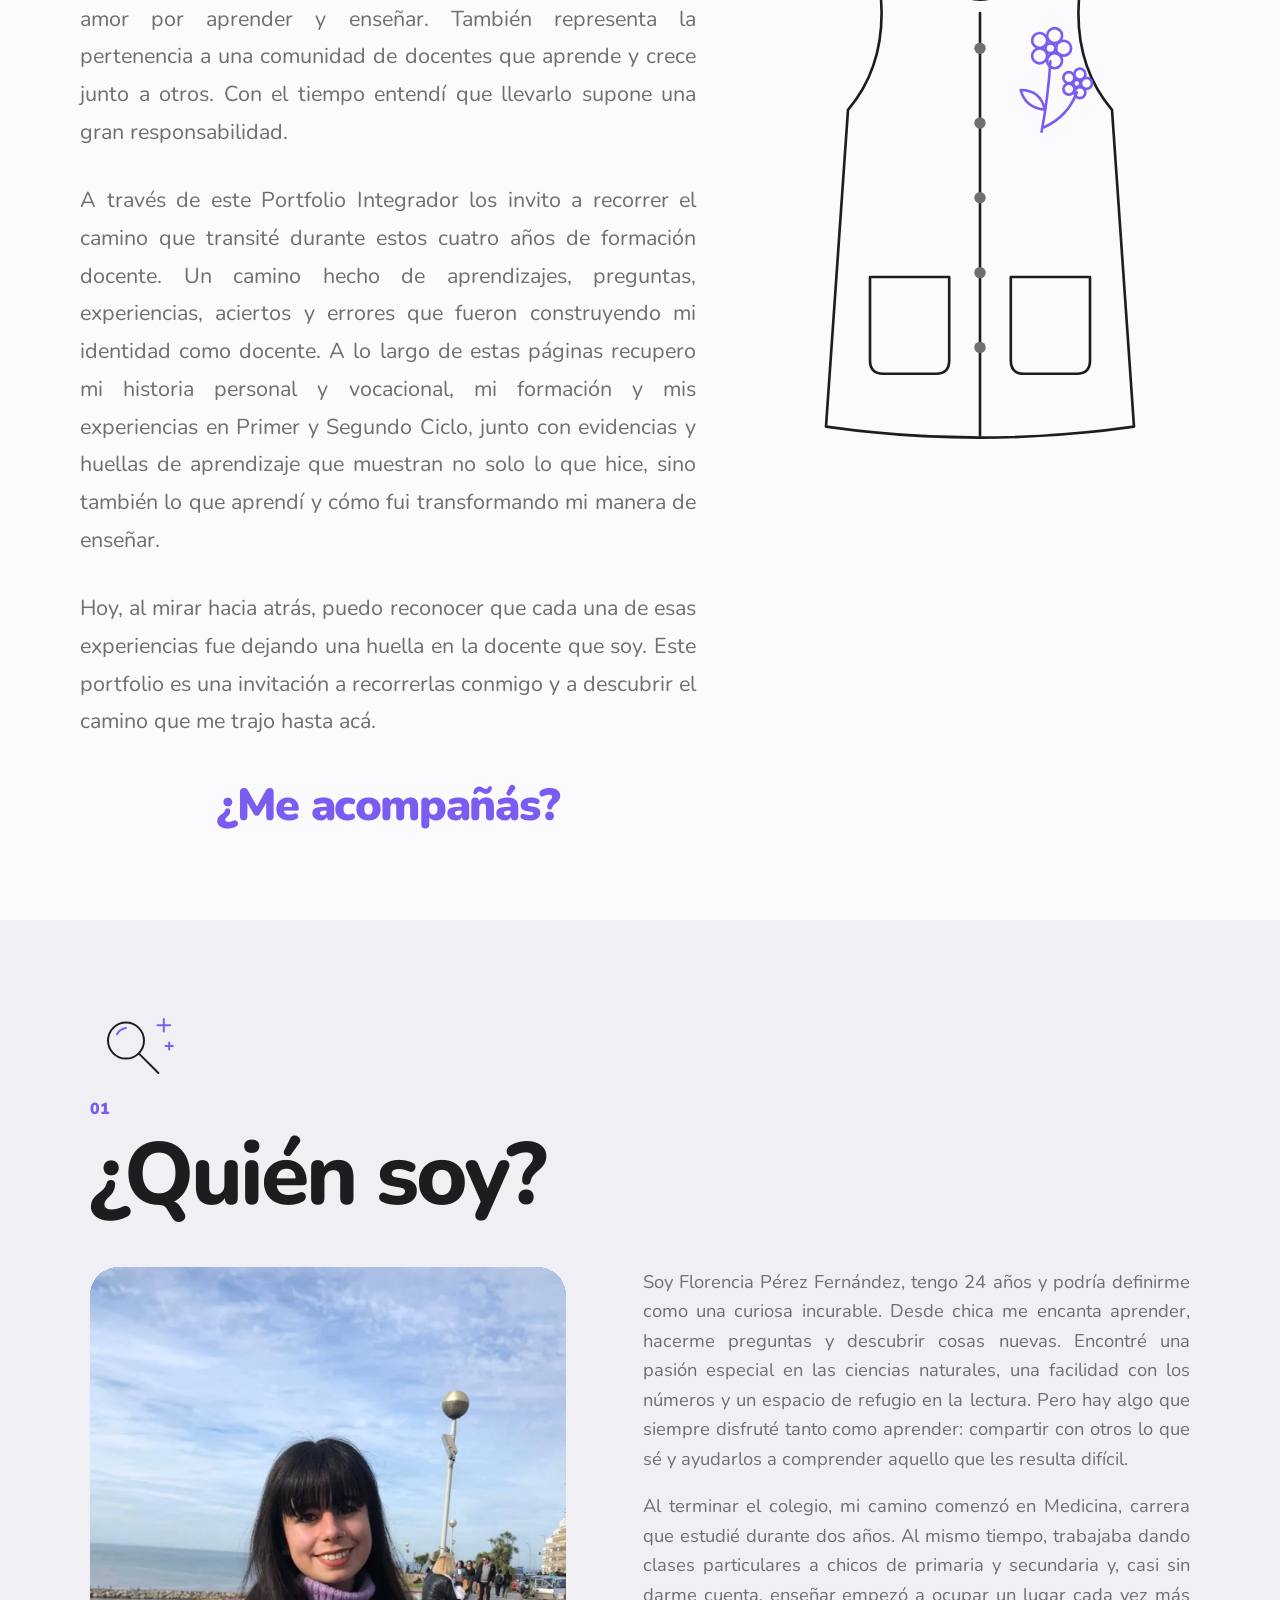
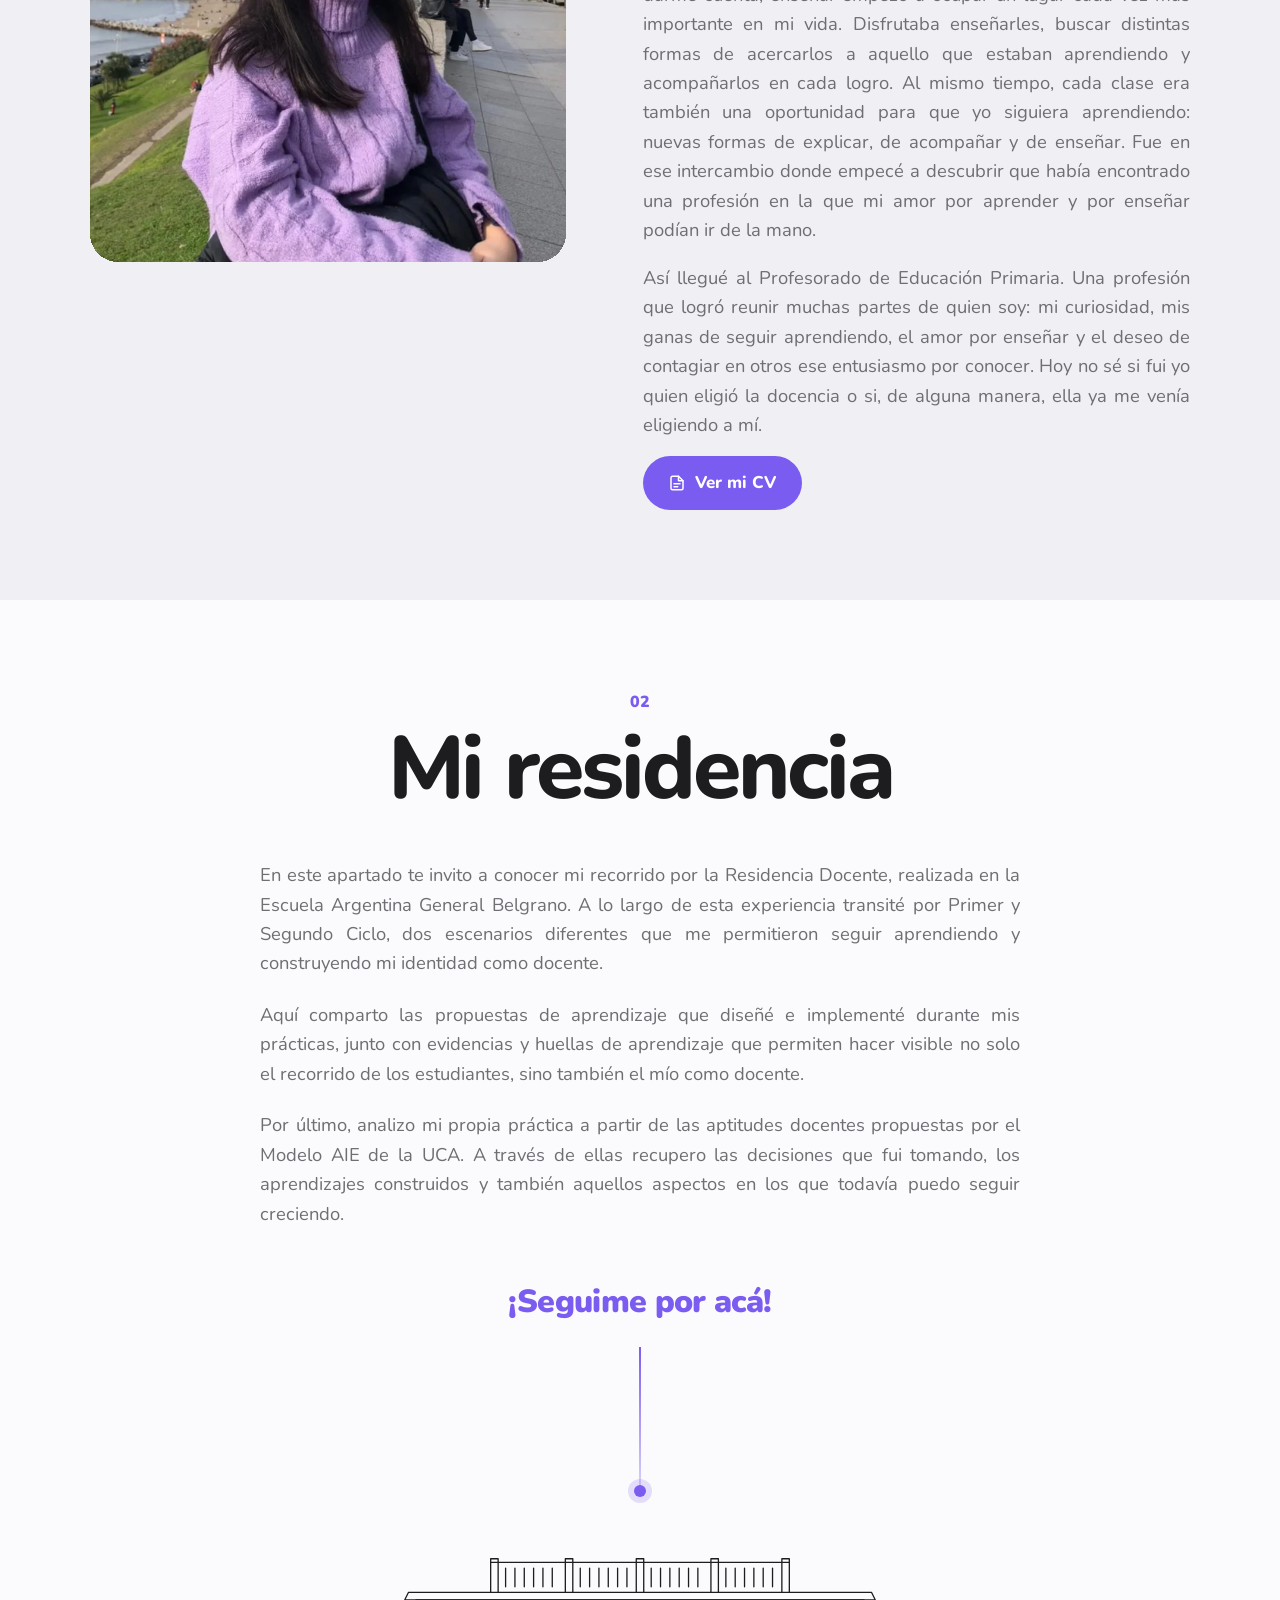
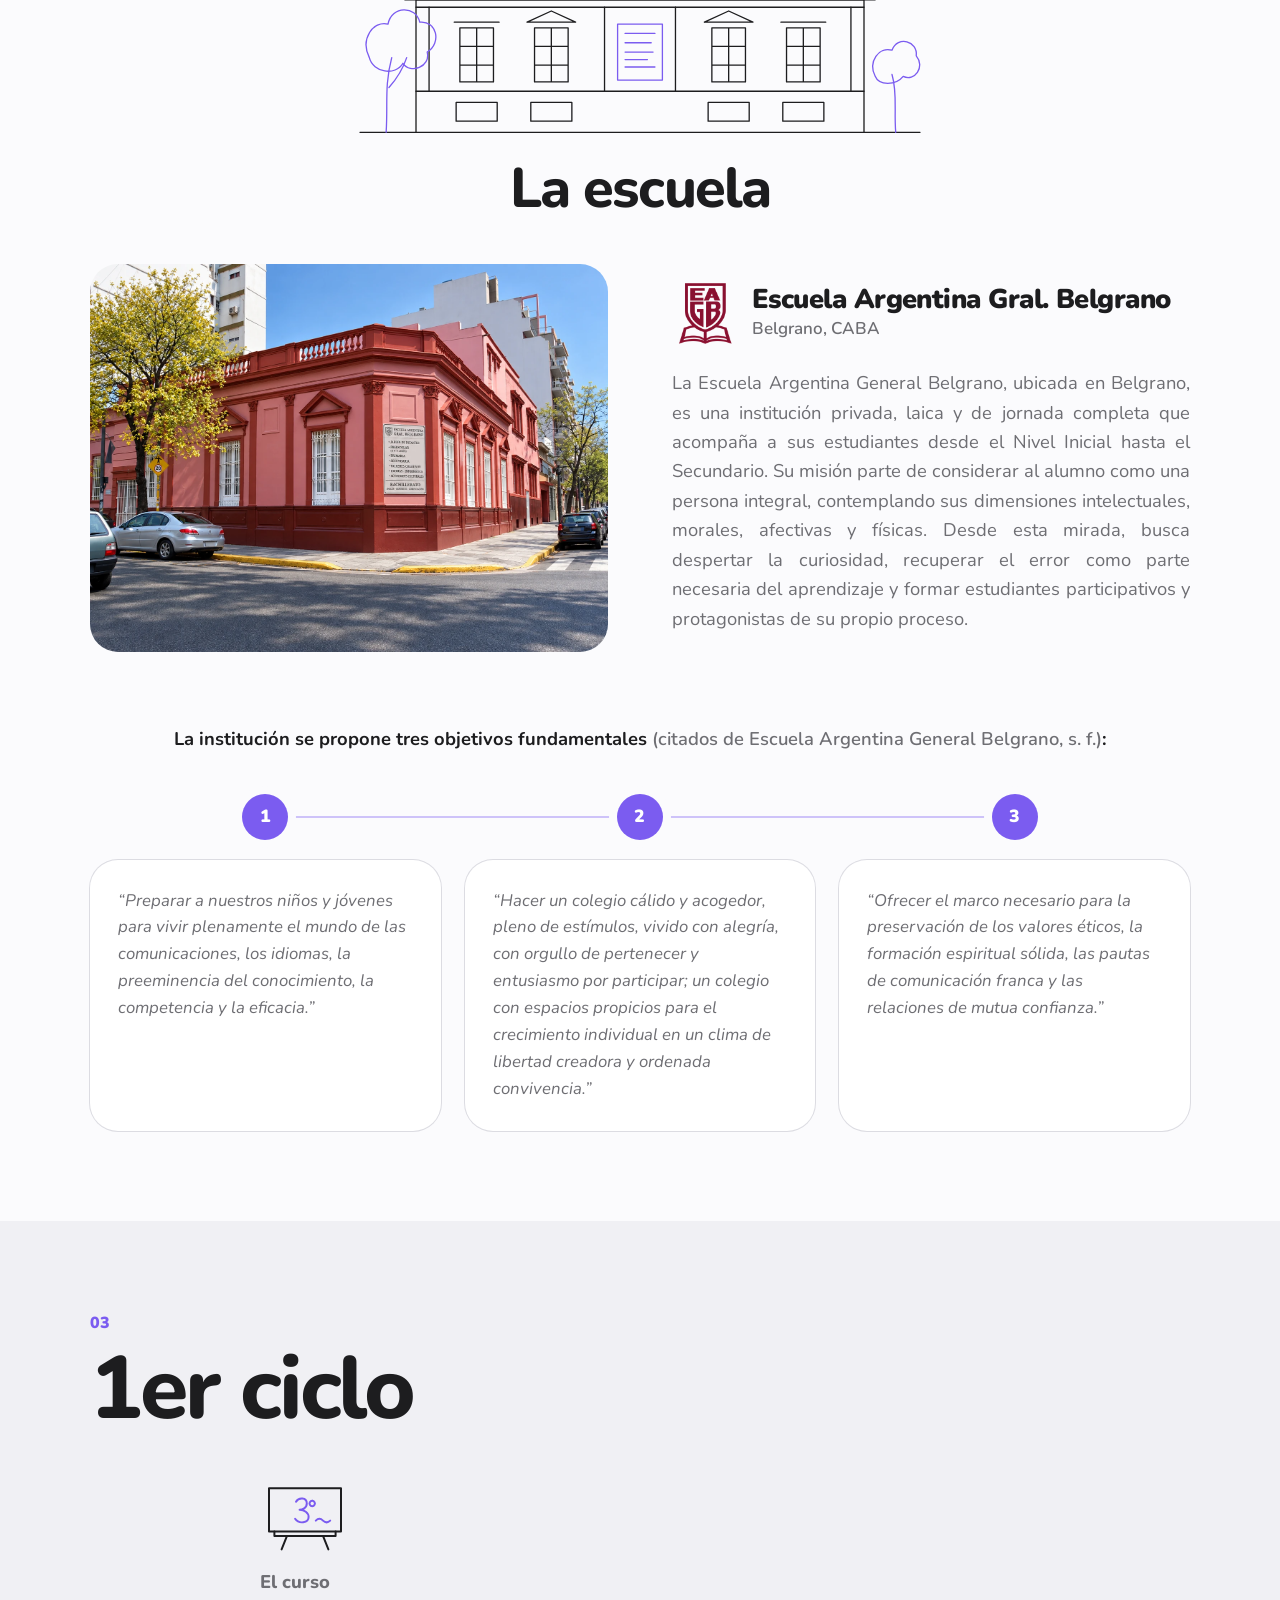
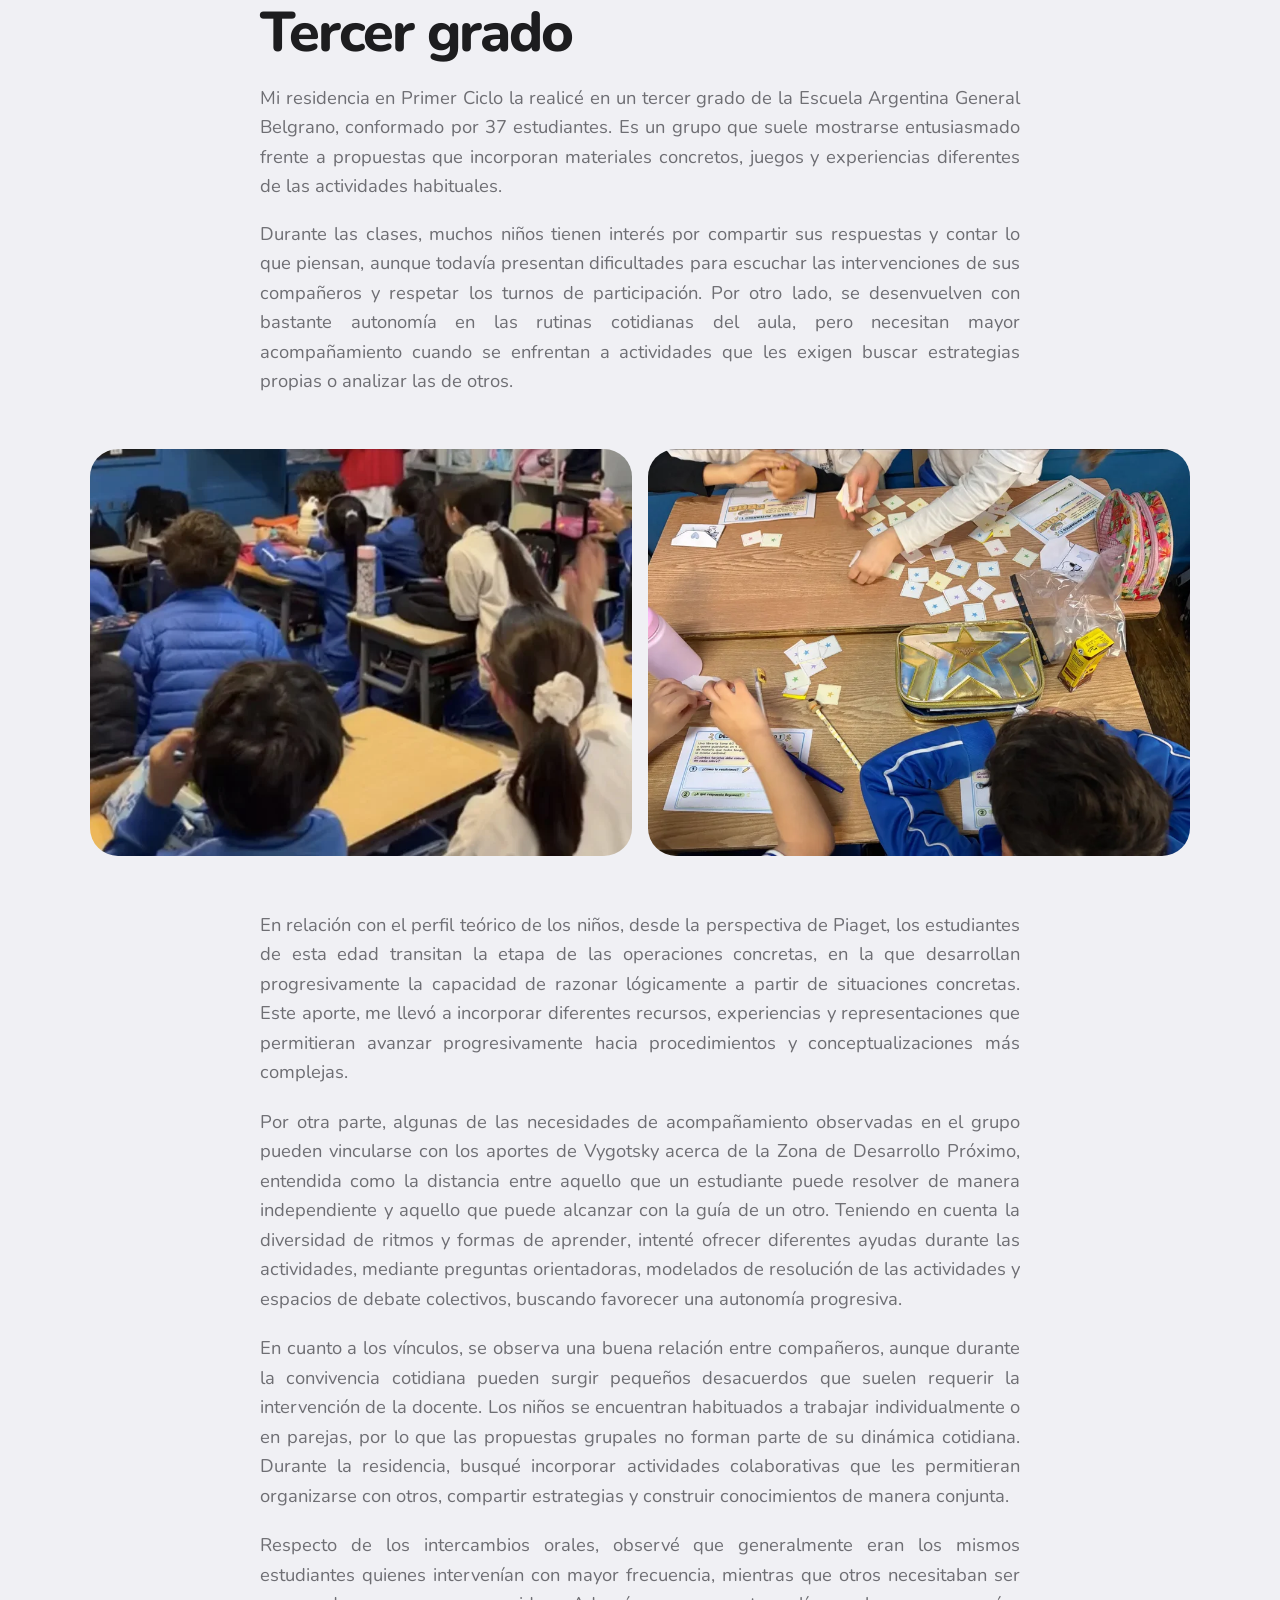
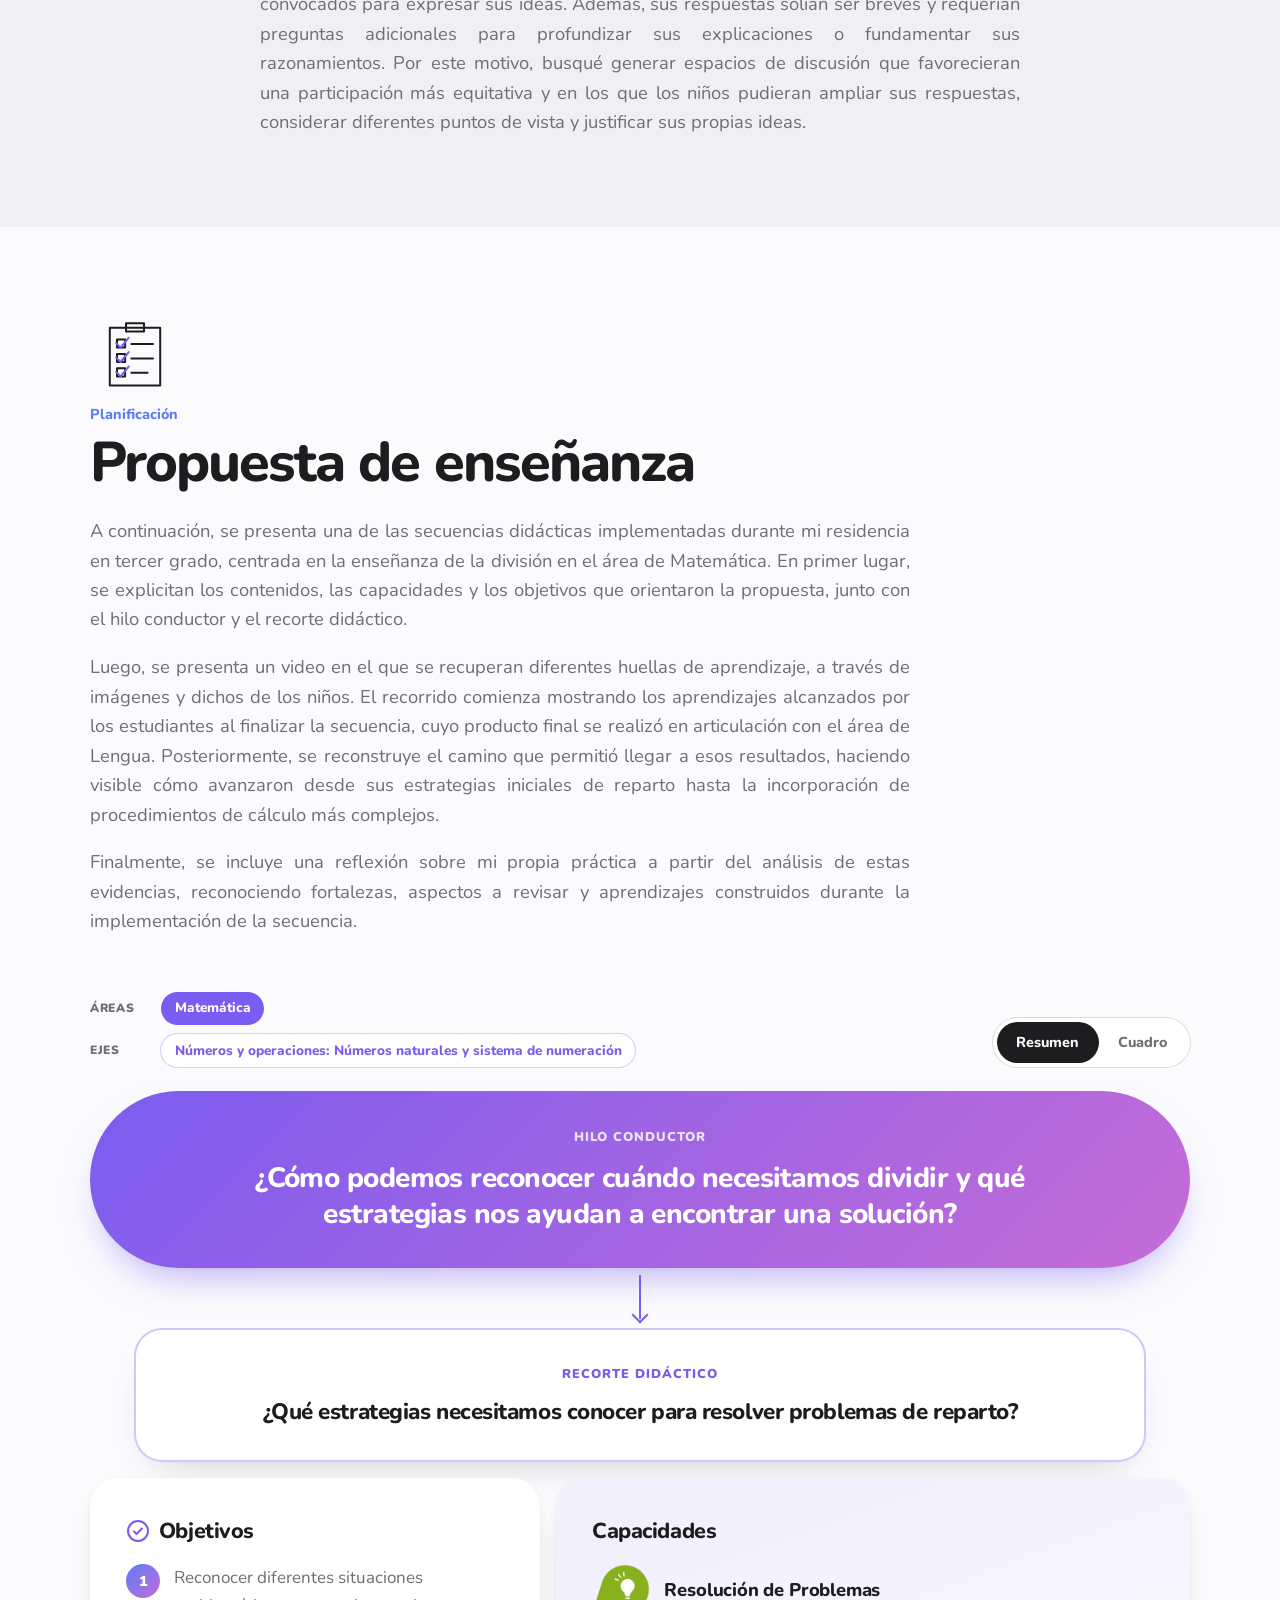
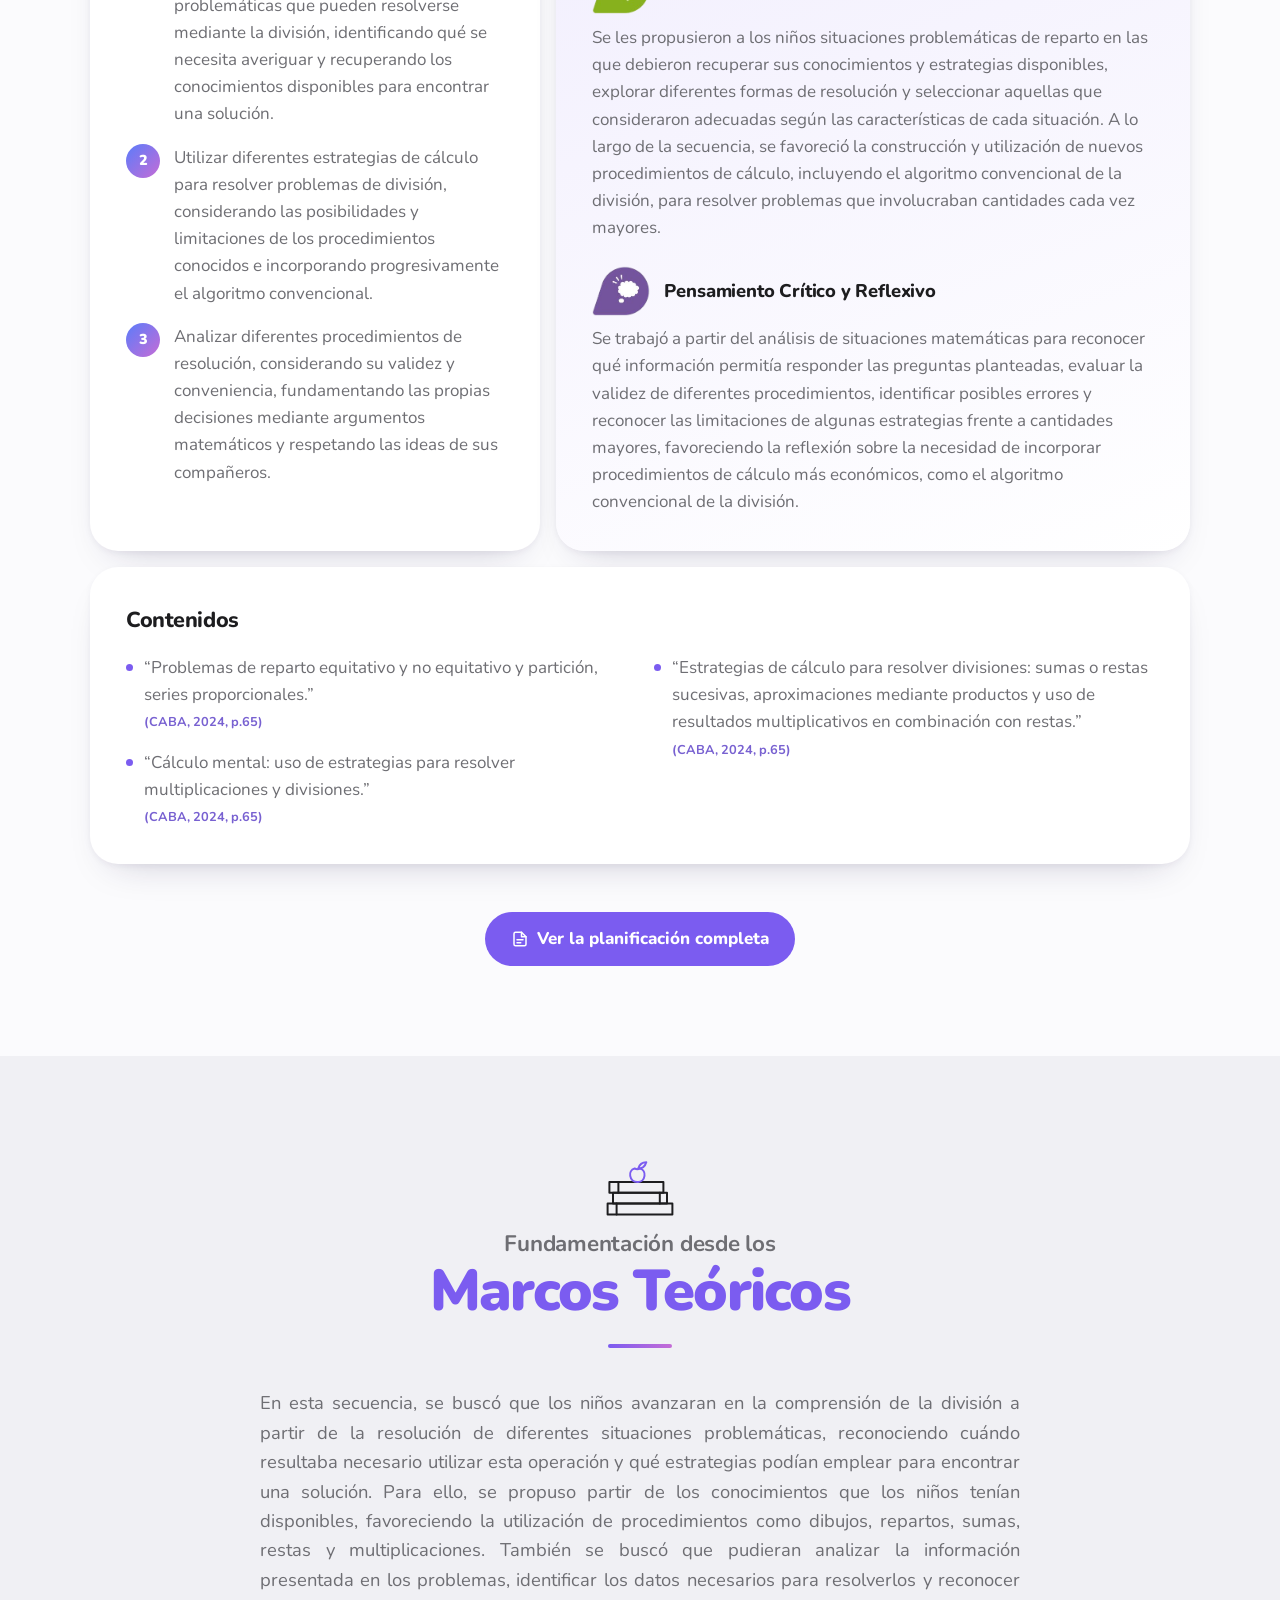
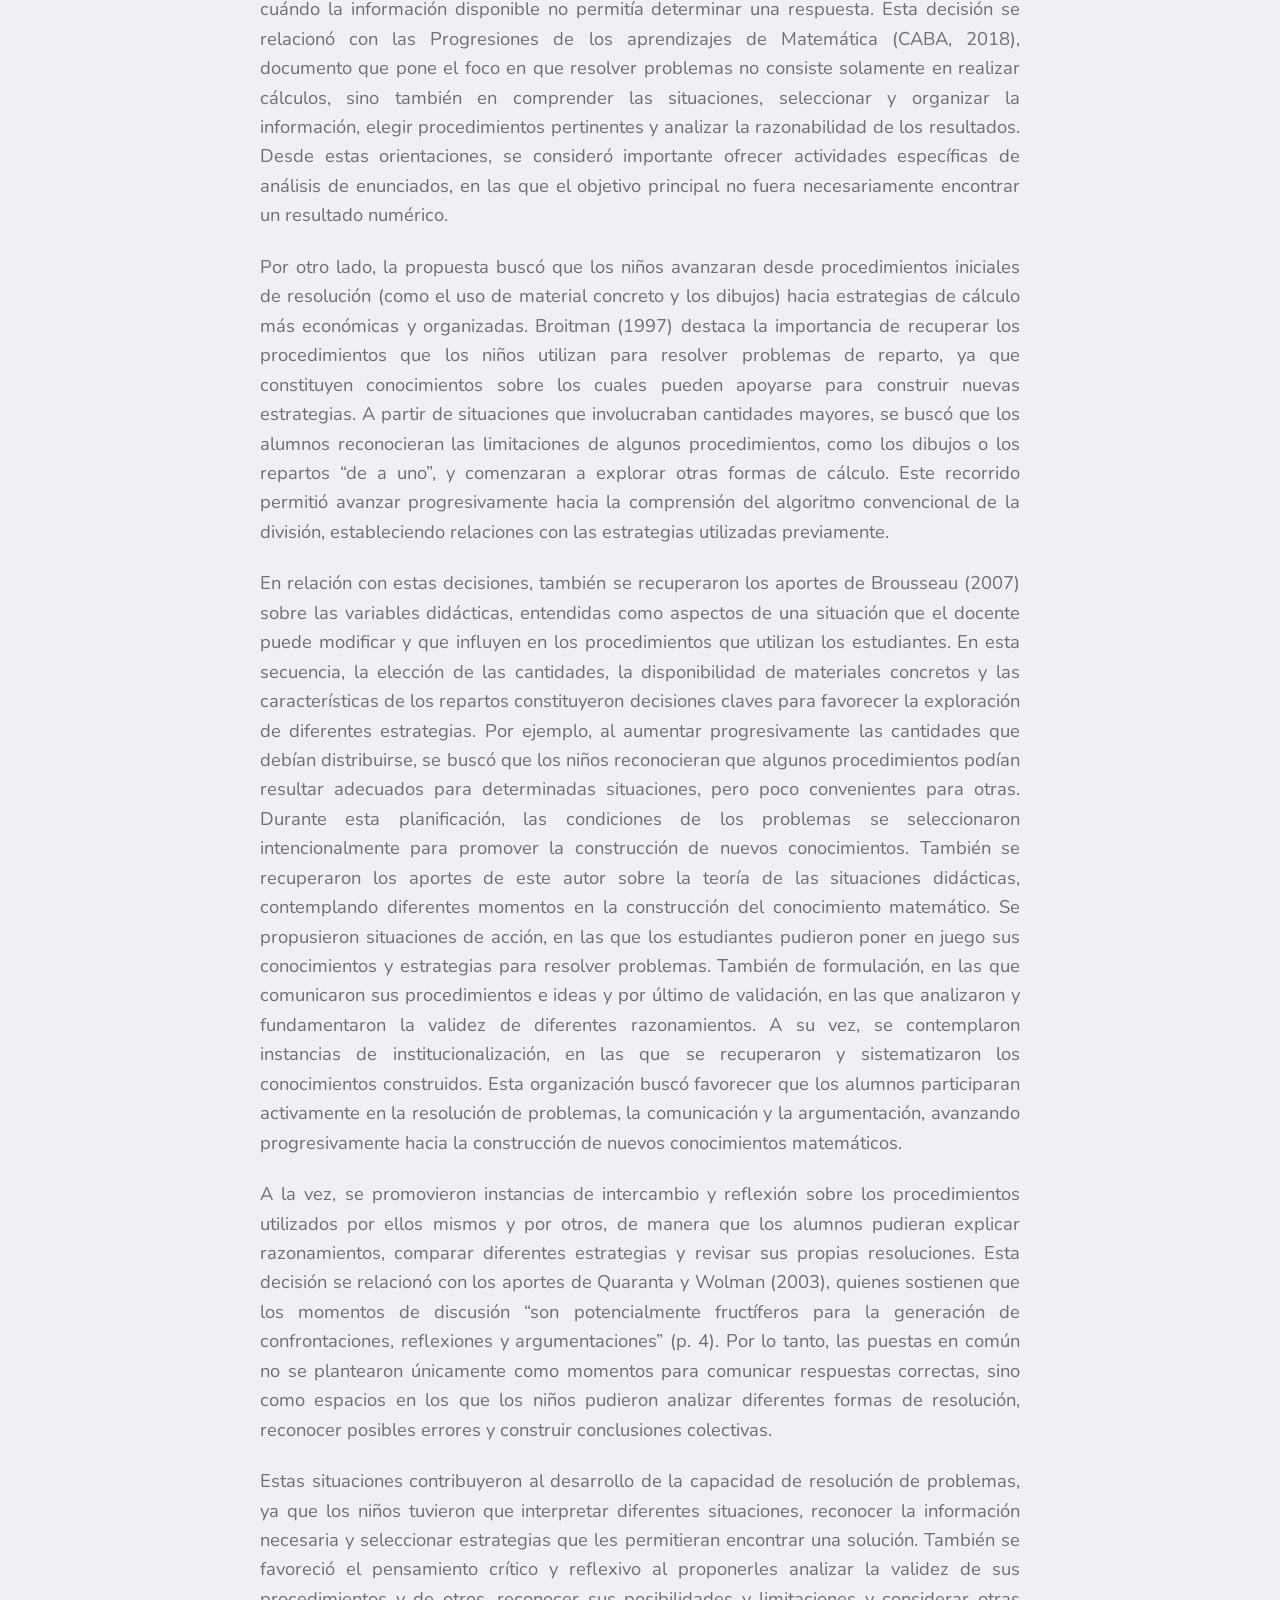
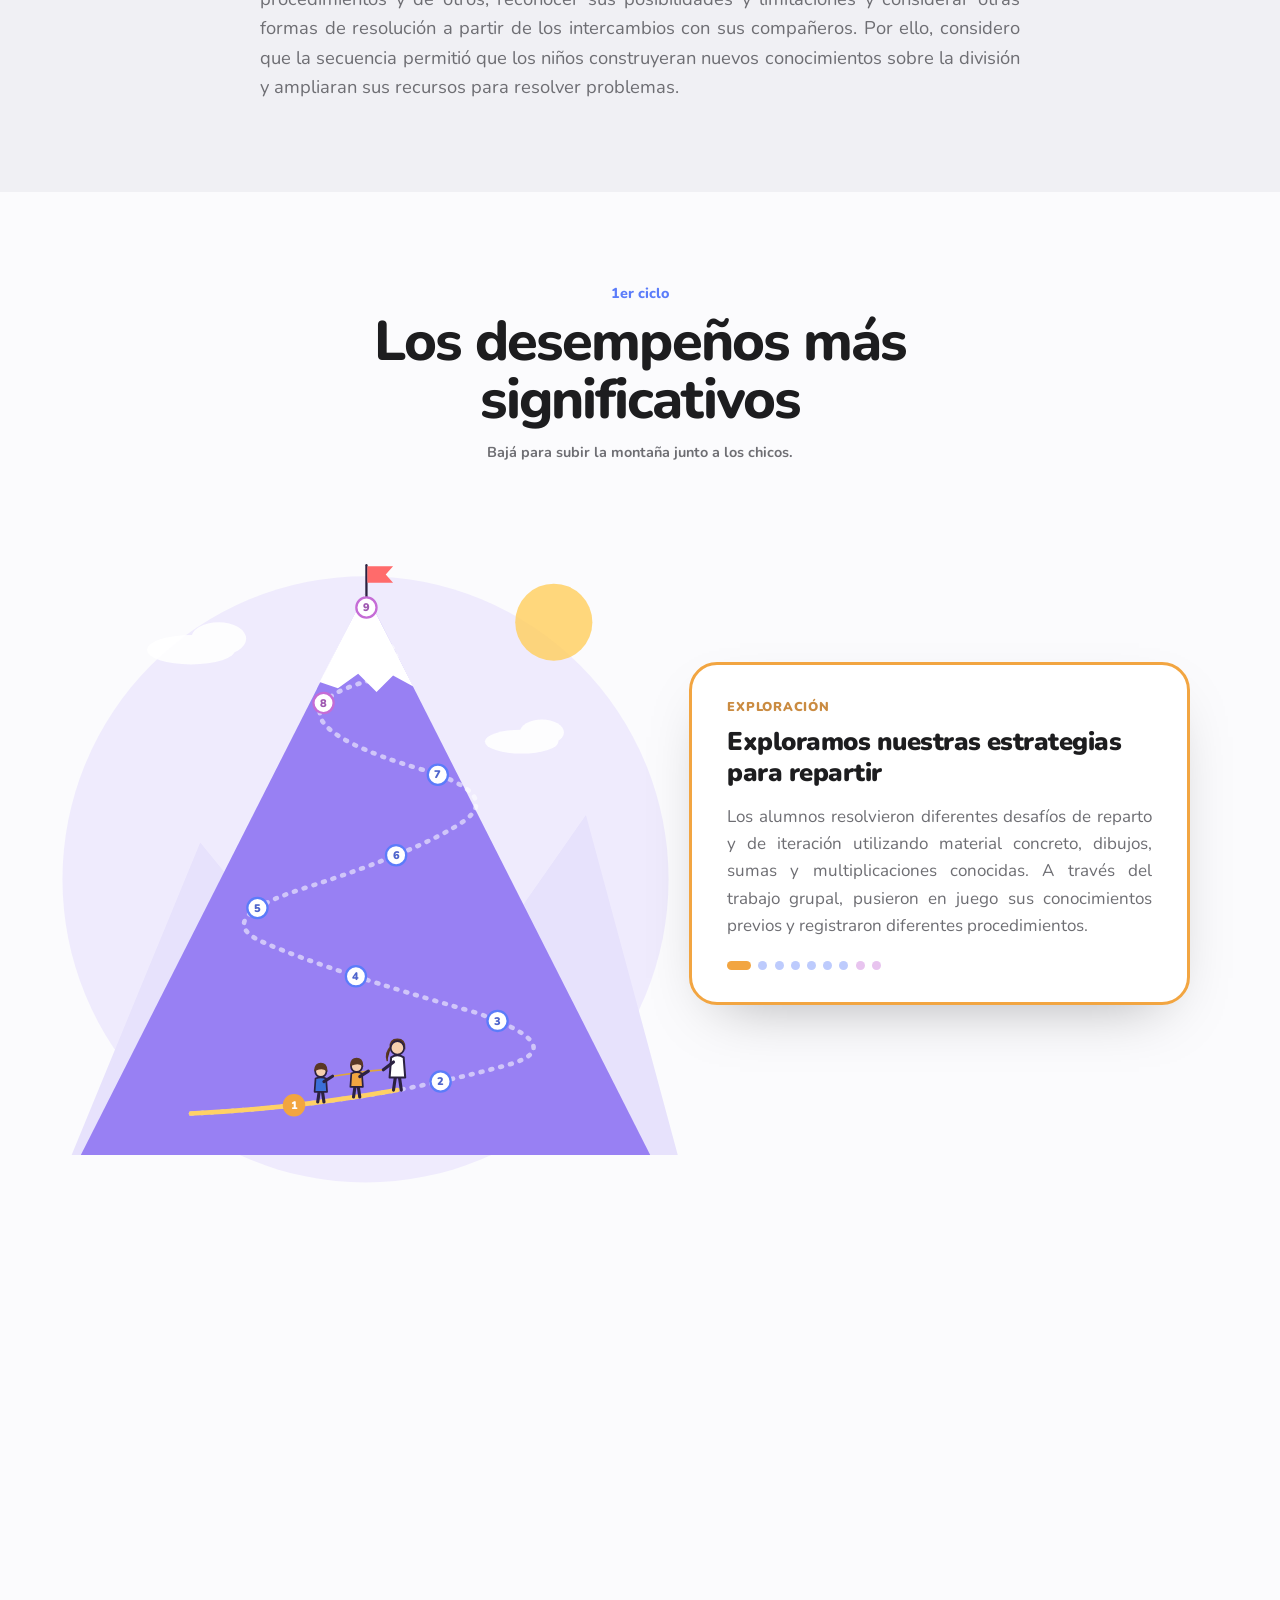
==== commit 8507bdc5: "La escuela: barrio Belgrano (no Villa Urquiza) Co-Authored-By: Claude Opus 5.5 <noreply@anthropic.co" ====
--- a/index.html
+++ b/index.html
@@ -183,11 +183,11 @@
               <img class="escuela__logo" src="img/logo-escuela.png" alt="Escudo de la Escuela Argentina Gral. Belgrano">
               <div>
                 <strong>Escuela Argentina Gral. Belgrano</strong>
-                <span>Villa Urquiza, CABA</span>
+                <span>Belgrano, CABA</span>
               </div>
             </div>
             <div class="texto-justificado">
-              <p class="fade">La Escuela Argentina General Belgrano, ubicada en Villa Urquiza, es una institución privada, laica y de jornada completa que acompaña a sus estudiantes desde el Nivel Inicial hasta el Secundario. Su misión parte de considerar al alumno como una persona integral, contemplando sus dimensiones intelectuales, morales, afectivas y físicas. Desde esta mirada, busca despertar la curiosidad, recuperar el error como parte necesaria del aprendizaje y formar estudiantes participativos y protagonistas de su propio proceso.</p>
+              <p class="fade">La Escuela Argentina General Belgrano, ubicada en Belgrano, es una institución privada, laica y de jornada completa que acompaña a sus estudiantes desde el Nivel Inicial hasta el Secundario. Su misión parte de considerar al alumno como una persona integral, contemplando sus dimensiones intelectuales, morales, afectivas y físicas. Desde esta mirada, busca despertar la curiosidad, recuperar el error como parte necesaria del aprendizaje y formar estudiantes participativos y protagonistas de su propio proceso.</p>
             </div>
           </div>
         </div>
